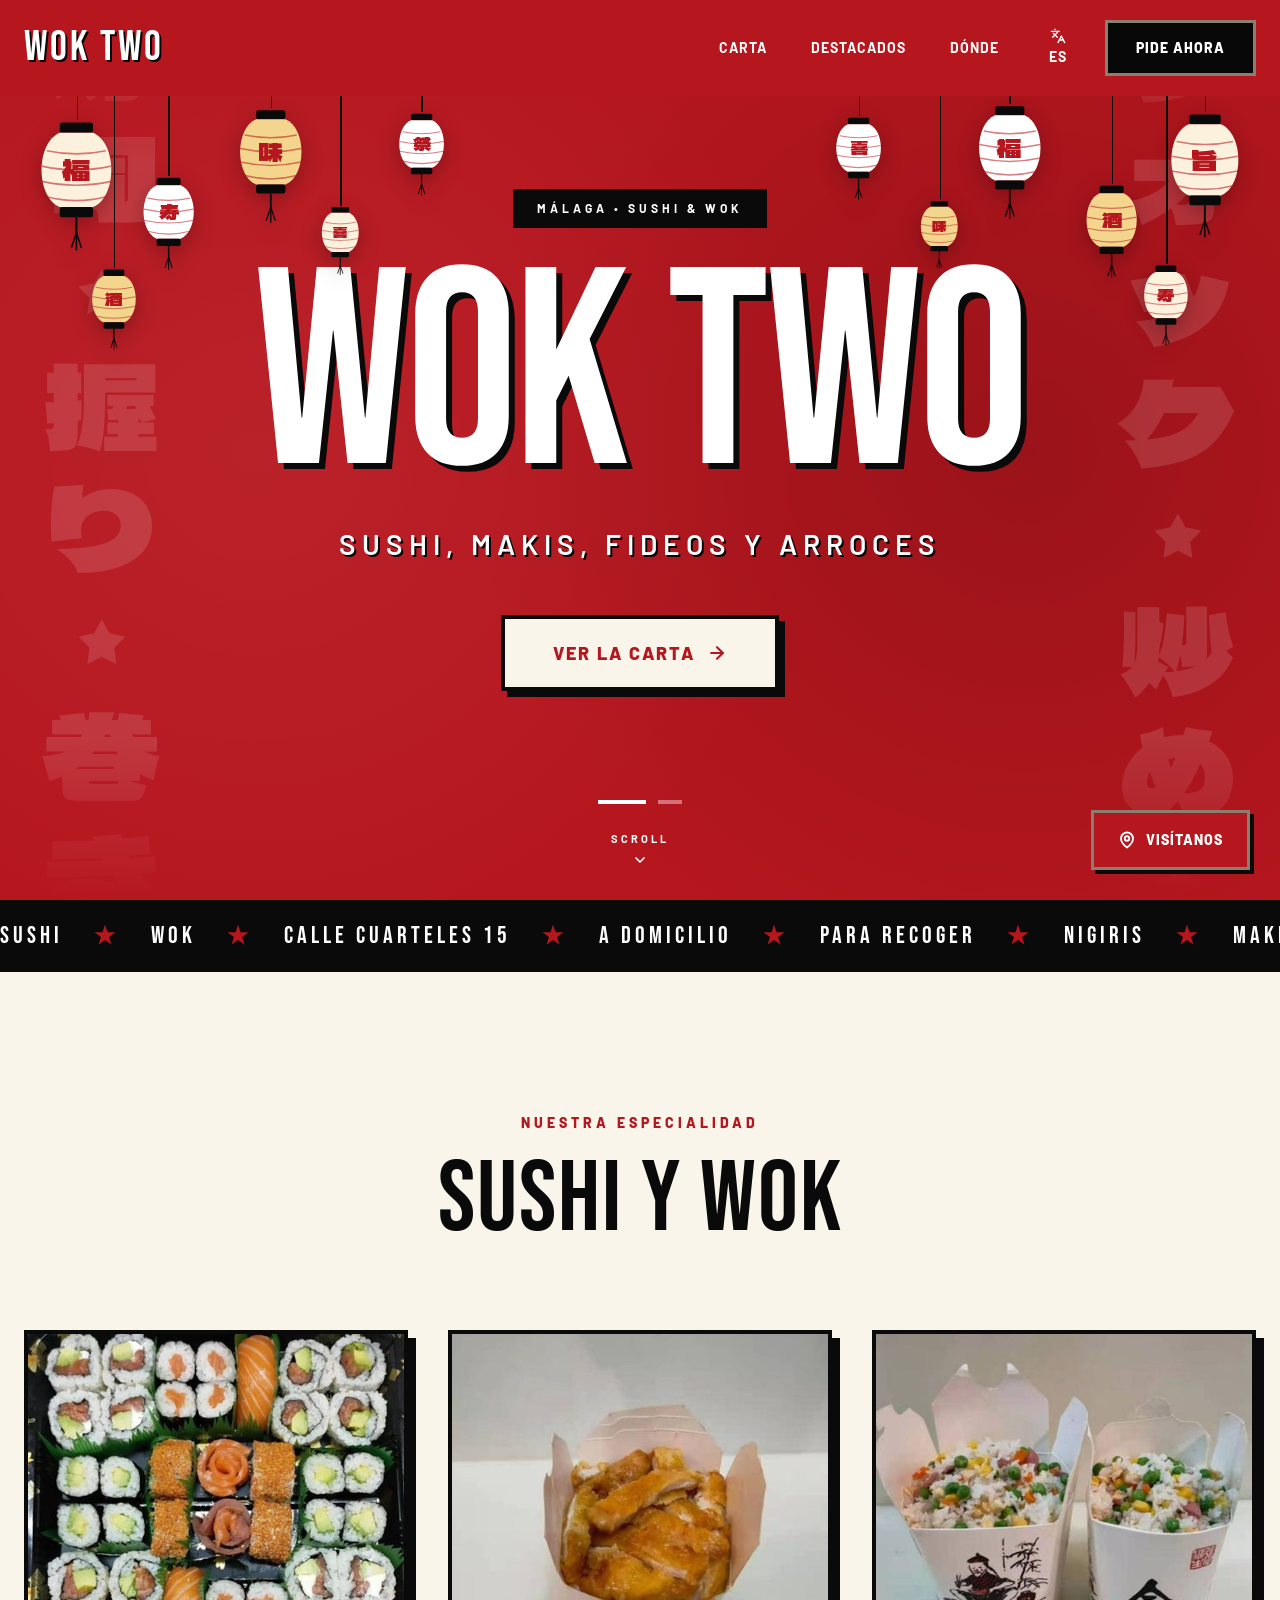
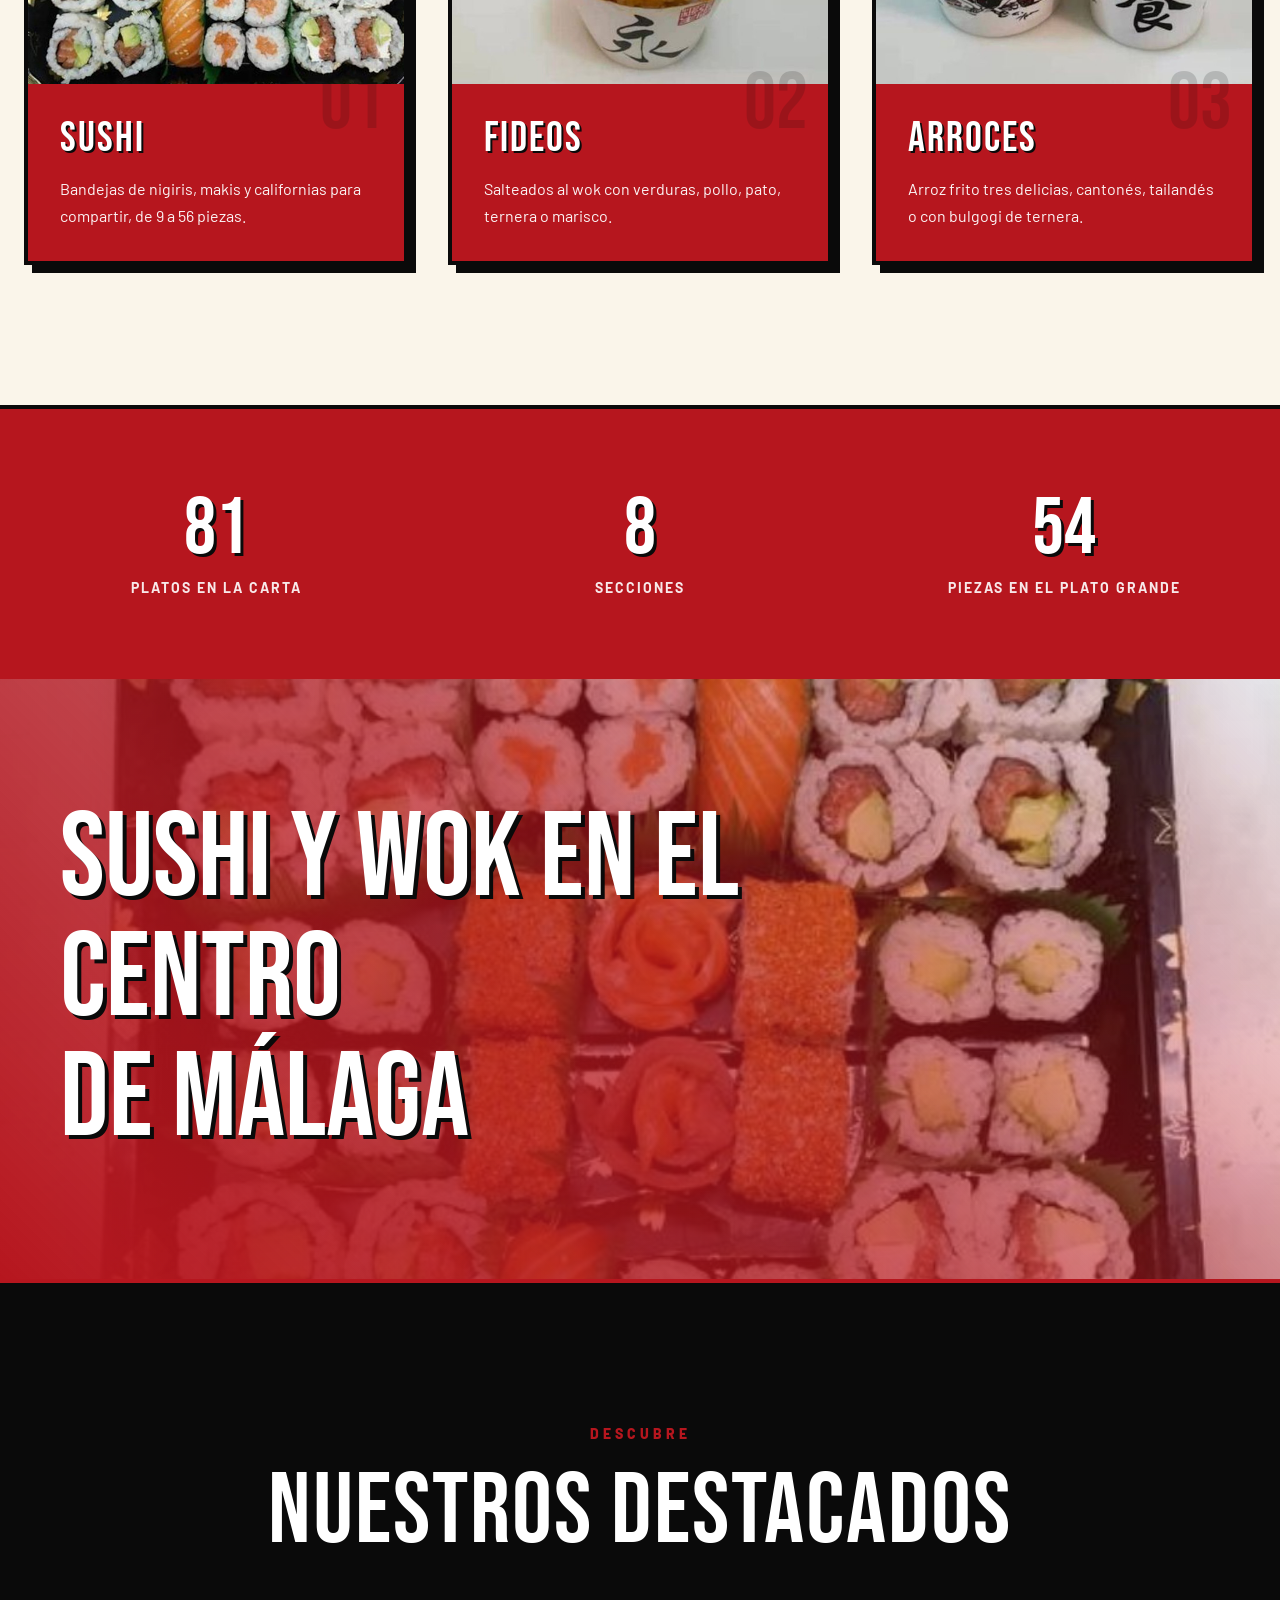
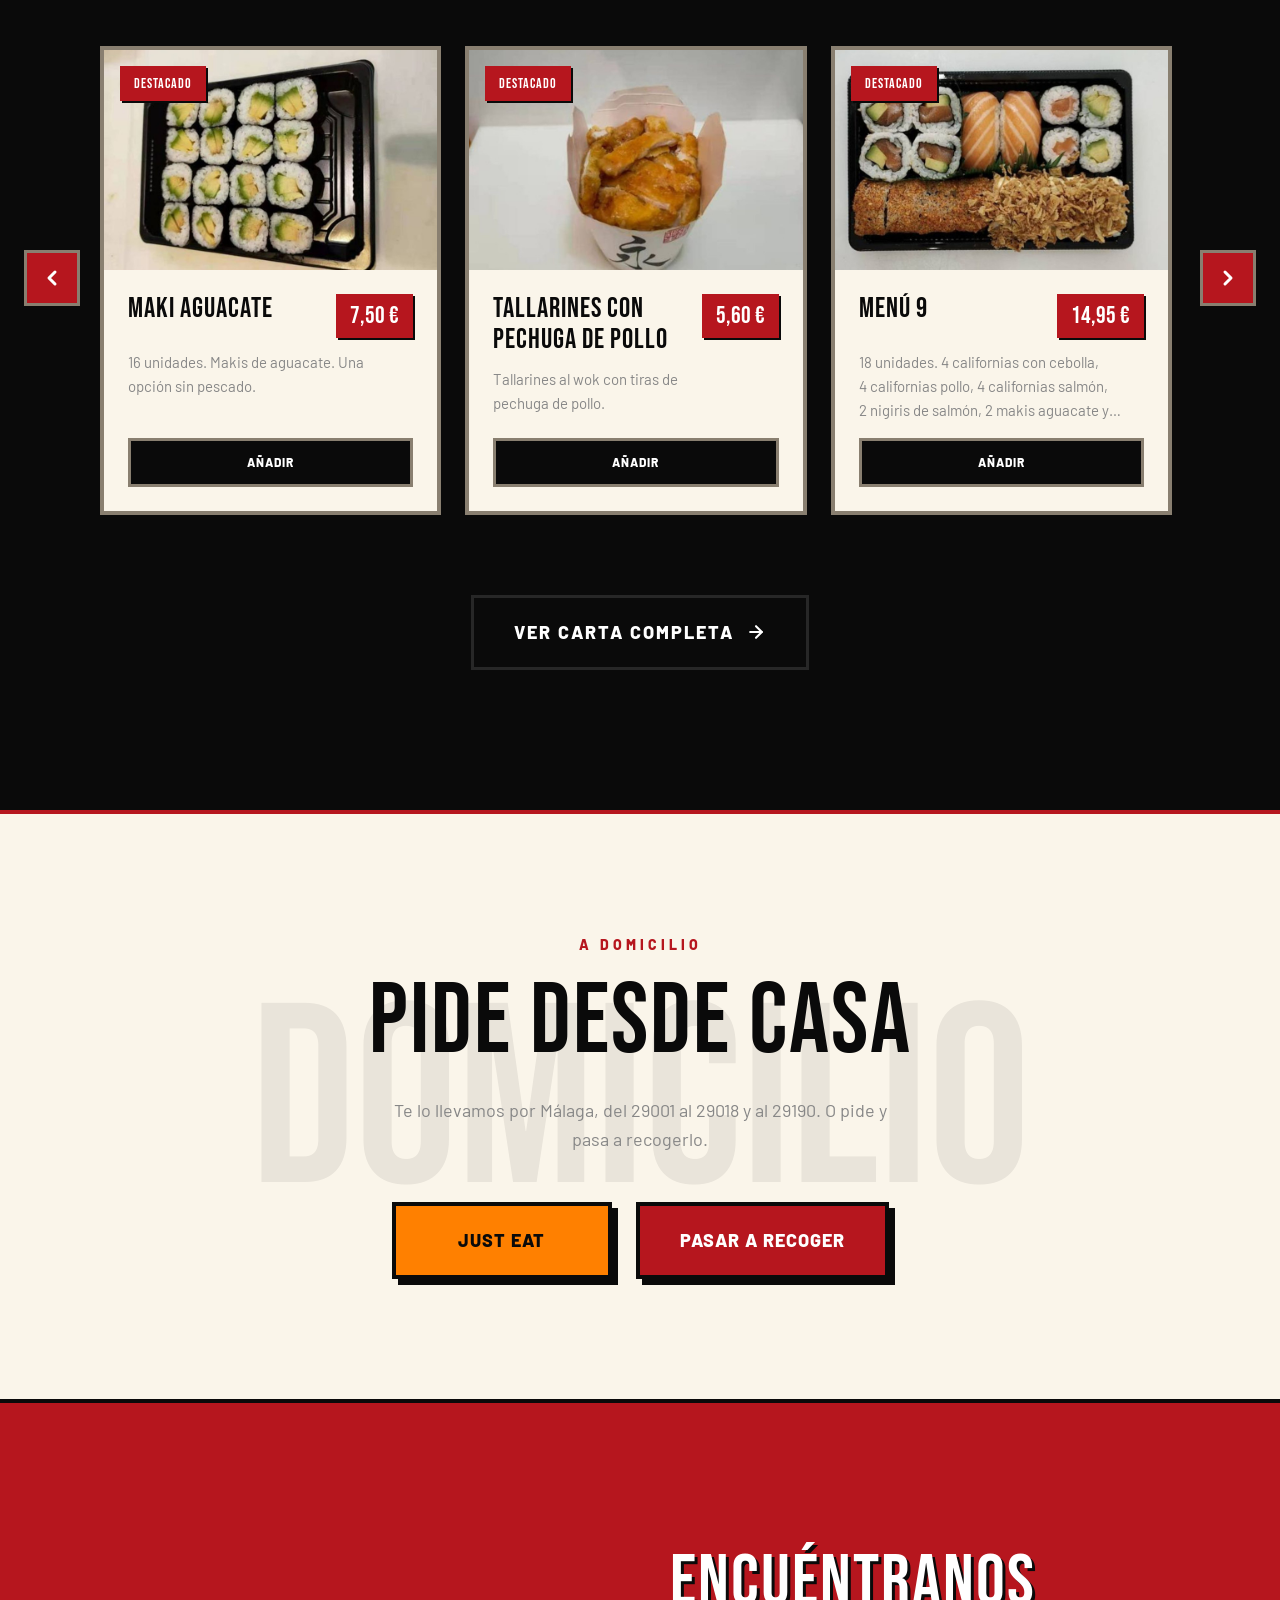
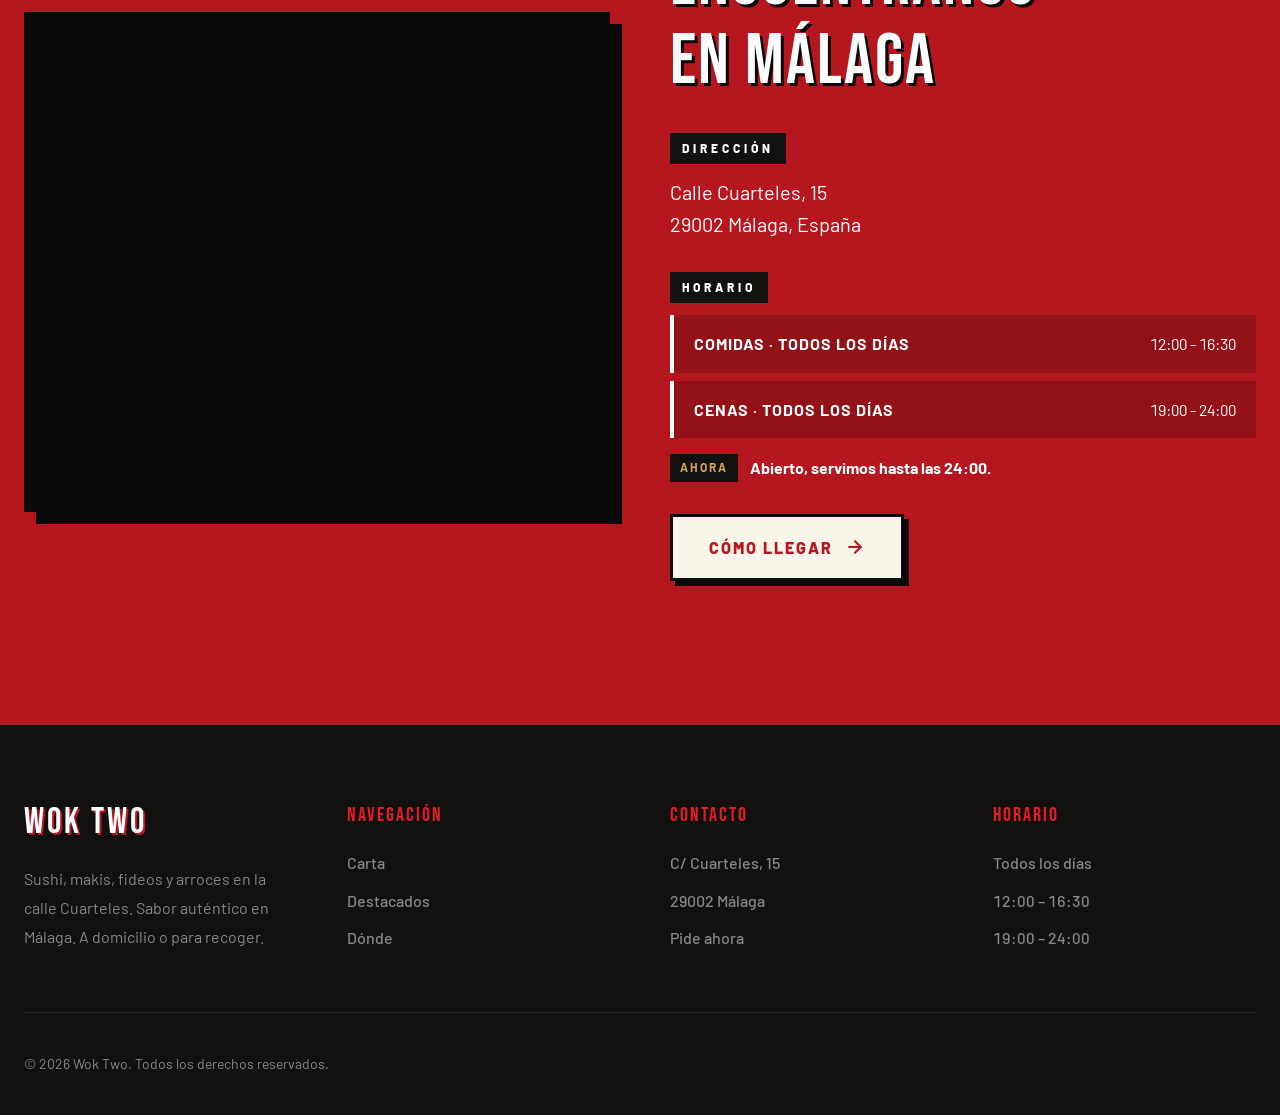
==== index.html @ e9ee0a2e "Revisión del repositorio, barra de categorías sin huecos y preparación para Vercel - Carrito: los pl" ====
<!doctype html>
<html lang="es">
<head>
<meta charset="utf-8">
<meta name="viewport" content="width=device-width, initial-scale=1">
<meta name="theme-color" content="#b6161e">
<title>Wok Two, sushi y wok en Málaga</title>
<meta name="description" content="Wok Two, calle Cuarteles 15, Málaga. Sushi, makis, fideos y arroces a domicilio o para recoger. Abierto todos los días, comidas y cenas.">
<link rel="canonical" href="https://www.woktwo.es/">
<link rel="alternate" hreflang="es" href="https://www.woktwo.es/">
<link rel="alternate" hreflang="en" href="https://www.woktwo.es/en/">
<link rel="alternate" hreflang="x-default" href="https://www.woktwo.es/">
<link rel="icon" href="favicon.svg" type="image/svg+xml">
<meta property="og:type" content="website">
<meta property="og:site_name" content="Wok Two">
<meta property="og:title" content="Wok Two, sushi y wok en Málaga">
<meta property="og:description" content="Wok Two, calle Cuarteles 15, Málaga. Sushi, makis, fideos y arroces a domicilio o para recoger. Abierto todos los días, comidas y cenas.">
<meta property="og:url" content="https://www.woktwo.es/">
<meta property="og:image" content="https://www.woktwo.es/images/1f1b4ce9c8f69ddcaa09ad56c4c3ac72-1024.jpg">
<meta property="og:locale" content="es_ES">
<meta name="twitter:card" content="summary_large_image">
<link rel="preconnect" href="https://fonts.googleapis.com"><link rel="preconnect" href="https://fonts.gstatic.com" crossorigin>
<link href="https://fonts.googleapis.com/css2?family=Bebas+Neue&family=Barlow:wght@400;500;600;700;800&family=Dela+Gothic+One&display=swap" rel="stylesheet">
<link rel="stylesheet" href="styles.css?v=mwp99ls4">
<script>document.documentElement.classList.add('js');</script>
</head>
<body>
<a class="skip" href="#main">Ir al contenido</a>
<div class="progress" data-progress aria-hidden="true"></div>
<header class="nav" data-nav>
  <div class="container nav__in">
    <a class="nav__brand" href="#top" aria-label="Wok Two, inicio">Wok Two</a>
    <nav class="nav__links" aria-label="Principal"><a class="slide" href="carta.html" data-text="Carta"><span>Carta</span></a><a class="slide" href="#destacados" data-text="Destacados"><span>Destacados</span></a><a class="slide" href="#donde" data-text="Dónde"><span>Dónde</span></a><a class="slide slide--lang" href="en/index.html" hreflang="en" lang="en" aria-label="English version"><span><svg width="16" height="16" viewBox="0 0 24 24" fill="none" stroke="currentColor" stroke-width="2" stroke-linecap="round" stroke-linejoin="round" aria-hidden="true"><path d="m5 8 6 6"/><path d="m4 14 6-6 2-3"/><path d="M2 5h12"/><path d="M7 2h1"/><path d="m22 22-5-10-5 10"/><path d="M14 18h6"/></svg>ES</span><span class="roll-b" aria-hidden="true">ES</span></a></nav>
    <a class="nav__cta" href="carta.html" data-open-cart>Pide ahora</a>
    <button class="burger" type="button" aria-expanded="false" aria-controls="menu" data-burger><span></span><span></span><span></span><span class="visually-hidden">Menú</span></button>
  </div>
</header>
<div class="menu" id="menu" data-menu hidden>
  <nav aria-label="Móvil"><a href="#top">Inicio</a><a href="carta.html">Carta</a><a href="#destacados">Destacados</a><a href="#donde">Dónde</a><a href="carta.html" data-open-cart>Pide ahora</a><a class="menu__lang" href="en/index.html" hreflang="en" lang="en" aria-label="English version"><svg width="16" height="16" viewBox="0 0 24 24" fill="none" stroke="currentColor" stroke-width="2" stroke-linecap="round" stroke-linejoin="round" aria-hidden="true"><path d="m5 8 6 6"/><path d="m4 14 6-6 2-3"/><path d="M2 5h12"/><path d="M7 2h1"/><path d="m22 22-5-10-5 10"/><path d="M14 18h6"/></svg>ES</a></nav>
</div>

<main id="main">
  <section class="hero" id="top" aria-label="Portada" data-hero>
    <div class="hero__glow" aria-hidden="true"></div>
    <div class="hero__jp hero__jp--l" lang="ja" aria-hidden="true"><div class="hero__jp-run"><ul class="hero__jp-list"><li>寿司</li><li>握り</li><li>巻き</li><li>麺</li></ul><ul class="hero__jp-list"><li>寿司</li><li>握り</li><li>巻き</li><li>麺</li></ul></div></div>
    <div class="hero__jp hero__jp--r" lang="ja" aria-hidden="true"><div class="hero__jp-run"><ul class="hero__jp-list"><li>ウォック</li><li>炒め</li><li>飯</li><li>鍋</li></ul><ul class="hero__jp-list"><li>ウォック</li><li>炒め</li><li>飯</li><li>鍋</li></ul></div></div>
    <div class="hero__lanterns" aria-hidden="true"><div class="hl" style="left:3%;--y:120px;--s:1.25;--r:-3deg;--d:0s"><svg viewBox="0 0 60 118" aria-hidden="true" xmlns="http://www.w3.org/2000/svg"><rect x="17" y="2" width="26" height="8" rx="2" fill="#0a0a0a"/><path d="M17 10 C-2 18 -2 60 17 68 L43 68 C62 60 62 18 43 10 Z" fill="#fbf1dc"/><g stroke="#b6161e" stroke-opacity=".55" stroke-width="1.3" fill="none"><path d="M7 24 Q30 29 53 24"/><path d="M3 36 Q30 42 57 36"/><path d="M3 48 Q30 54 57 48"/><path d="M7 60 Q30 66 53 60"/></g><text x="30" y="48" text-anchor="middle" font-family="Dela Gothic One, Noto Sans JP, Yu Gothic, sans-serif" font-size="22" fill="#b6161e">福</text><rect x="17" y="68" width="26" height="8" rx="2" fill="#0a0a0a"/><g stroke="#0a0a0a" stroke-width="1.6"><line x1="30" y1="76" x2="30" y2="92"/></g><g stroke="#0a0a0a" stroke-width="1.2"><line x1="30" y1="88" x2="26" y2="100"/><line x1="30" y1="88" x2="30" y2="102"/><line x1="30" y1="88" x2="34" y2="100"/></g></svg></div><div class="hl" style="left:11%;--y:176px;--s:0.9;--r:4deg;--d:-1.4s"><svg viewBox="0 0 60 118" aria-hidden="true" xmlns="http://www.w3.org/2000/svg"><rect x="17" y="2" width="26" height="8" rx="2" fill="#0a0a0a"/><path d="M17 10 C-2 18 -2 60 17 68 L43 68 C62 60 62 18 43 10 Z" fill="#ffffff"/><g stroke="#b6161e" stroke-opacity=".55" stroke-width="1.3" fill="none"><path d="M7 24 Q30 29 53 24"/><path d="M3 36 Q30 42 57 36"/><path d="M3 48 Q30 54 57 48"/><path d="M7 60 Q30 66 53 60"/></g><text x="30" y="48" text-anchor="middle" font-family="Dela Gothic One, Noto Sans JP, Yu Gothic, sans-serif" font-size="22" fill="#b6161e">寿</text><rect x="17" y="68" width="26" height="8" rx="2" fill="#0a0a0a"/><g stroke="#0a0a0a" stroke-width="1.6"><line x1="30" y1="76" x2="30" y2="92"/></g><g stroke="#0a0a0a" stroke-width="1.2"><line x1="30" y1="88" x2="26" y2="100"/><line x1="30" y1="88" x2="30" y2="102"/><line x1="30" y1="88" x2="34" y2="100"/></g></svg></div><div class="hl" style="left:18.5%;--y:108px;--s:1.1;--r:-2deg;--d:-2.6s"><svg viewBox="0 0 60 118" aria-hidden="true" xmlns="http://www.w3.org/2000/svg"><rect x="17" y="2" width="26" height="8" rx="2" fill="#0a0a0a"/><path d="M17 10 C-2 18 -2 60 17 68 L43 68 C62 60 62 18 43 10 Z" fill="#f4d58d"/><g stroke="#b6161e" stroke-opacity=".55" stroke-width="1.3" fill="none"><path d="M7 24 Q30 29 53 24"/><path d="M3 36 Q30 42 57 36"/><path d="M3 48 Q30 54 57 48"/><path d="M7 60 Q30 66 53 60"/></g><text x="30" y="48" text-anchor="middle" font-family="Dela Gothic One, Noto Sans JP, Yu Gothic, sans-serif" font-size="22" fill="#b6161e">味</text><rect x="17" y="68" width="26" height="8" rx="2" fill="#0a0a0a"/><g stroke="#0a0a0a" stroke-width="1.6"><line x1="30" y1="76" x2="30" y2="92"/></g><g stroke="#0a0a0a" stroke-width="1.2"><line x1="30" y1="88" x2="26" y2="100"/><line x1="30" y1="88" x2="30" y2="102"/><line x1="30" y1="88" x2="34" y2="100"/></g></svg></div><div class="hl" style="left:7%;--y:268px;--s:0.78;--r:5deg;--d:-0.7s"><svg viewBox="0 0 60 118" aria-hidden="true" xmlns="http://www.w3.org/2000/svg"><rect x="17" y="2" width="26" height="8" rx="2" fill="#0a0a0a"/><path d="M17 10 C-2 18 -2 60 17 68 L43 68 C62 60 62 18 43 10 Z" fill="#f4d58d"/><g stroke="#b6161e" stroke-opacity=".55" stroke-width="1.3" fill="none"><path d="M7 24 Q30 29 53 24"/><path d="M3 36 Q30 42 57 36"/><path d="M3 48 Q30 54 57 48"/><path d="M7 60 Q30 66 53 60"/></g><text x="30" y="48" text-anchor="middle" font-family="Dela Gothic One, Noto Sans JP, Yu Gothic, sans-serif" font-size="22" fill="#b6161e">酒</text><rect x="17" y="68" width="26" height="8" rx="2" fill="#0a0a0a"/><g stroke="#0a0a0a" stroke-width="1.6"><line x1="30" y1="76" x2="30" y2="92"/></g><g stroke="#0a0a0a" stroke-width="1.2"><line x1="30" y1="88" x2="26" y2="100"/><line x1="30" y1="88" x2="30" y2="102"/><line x1="30" y1="88" x2="34" y2="100"/></g></svg></div><div class="hl hl--wide" style="left:25%;--y:206px;--s:0.66;--r:-4deg;--d:-3.3s"><svg viewBox="0 0 60 118" aria-hidden="true" xmlns="http://www.w3.org/2000/svg"><rect x="17" y="2" width="26" height="8" rx="2" fill="#0a0a0a"/><path d="M17 10 C-2 18 -2 60 17 68 L43 68 C62 60 62 18 43 10 Z" fill="#fbf1dc"/><g stroke="#b6161e" stroke-opacity=".55" stroke-width="1.3" fill="none"><path d="M7 24 Q30 29 53 24"/><path d="M3 36 Q30 42 57 36"/><path d="M3 48 Q30 54 57 48"/><path d="M7 60 Q30 66 53 60"/></g><text x="30" y="48" text-anchor="middle" font-family="Dela Gothic One, Noto Sans JP, Yu Gothic, sans-serif" font-size="22" fill="#b6161e">喜</text><rect x="17" y="68" width="26" height="8" rx="2" fill="#0a0a0a"/><g stroke="#0a0a0a" stroke-width="1.6"><line x1="30" y1="76" x2="30" y2="92"/></g><g stroke="#0a0a0a" stroke-width="1.2"><line x1="30" y1="88" x2="26" y2="100"/><line x1="30" y1="88" x2="30" y2="102"/><line x1="30" y1="88" x2="34" y2="100"/></g></svg></div><div class="hl hl--wide" style="left:31%;--y:112px;--s:0.8;--r:3deg;--d:-1.9s"><svg viewBox="0 0 60 118" aria-hidden="true" xmlns="http://www.w3.org/2000/svg"><rect x="17" y="2" width="26" height="8" rx="2" fill="#0a0a0a"/><path d="M17 10 C-2 18 -2 60 17 68 L43 68 C62 60 62 18 43 10 Z" fill="#ffffff"/><g stroke="#b6161e" stroke-opacity=".55" stroke-width="1.3" fill="none"><path d="M7 24 Q30 29 53 24"/><path d="M3 36 Q30 42 57 36"/><path d="M3 48 Q30 54 57 48"/><path d="M7 60 Q30 66 53 60"/></g><text x="30" y="48" text-anchor="middle" font-family="Dela Gothic One, Noto Sans JP, Yu Gothic, sans-serif" font-size="22" fill="#b6161e">祭</text><rect x="17" y="68" width="26" height="8" rx="2" fill="#0a0a0a"/><g stroke="#0a0a0a" stroke-width="1.6"><line x1="30" y1="76" x2="30" y2="92"/></g><g stroke="#0a0a0a" stroke-width="1.2"><line x1="30" y1="88" x2="26" y2="100"/><line x1="30" y1="88" x2="30" y2="102"/><line x1="30" y1="88" x2="34" y2="100"/></g></svg></div><div class="hl" style="right:3%;--y:112px;--s:1.2;--r:3deg;--d:-0.4s"><svg viewBox="0 0 60 118" aria-hidden="true" xmlns="http://www.w3.org/2000/svg"><rect x="17" y="2" width="26" height="8" rx="2" fill="#0a0a0a"/><path d="M17 10 C-2 18 -2 60 17 68 L43 68 C62 60 62 18 43 10 Z" fill="#fbf1dc"/><g stroke="#b6161e" stroke-opacity=".55" stroke-width="1.3" fill="none"><path d="M7 24 Q30 29 53 24"/><path d="M3 36 Q30 42 57 36"/><path d="M3 48 Q30 54 57 48"/><path d="M7 60 Q30 66 53 60"/></g><text x="30" y="48" text-anchor="middle" font-family="Dela Gothic One, Noto Sans JP, Yu Gothic, sans-serif" font-size="22" fill="#b6161e">旨</text><rect x="17" y="68" width="26" height="8" rx="2" fill="#0a0a0a"/><g stroke="#0a0a0a" stroke-width="1.6"><line x1="30" y1="76" x2="30" y2="92"/></g><g stroke="#0a0a0a" stroke-width="1.2"><line x1="30" y1="88" x2="26" y2="100"/><line x1="30" y1="88" x2="30" y2="102"/><line x1="30" y1="88" x2="34" y2="100"/></g></svg></div><div class="hl" style="right:11%;--y:184px;--s:0.9;--r:-4deg;--d:-2.1s"><svg viewBox="0 0 60 118" aria-hidden="true" xmlns="http://www.w3.org/2000/svg"><rect x="17" y="2" width="26" height="8" rx="2" fill="#0a0a0a"/><path d="M17 10 C-2 18 -2 60 17 68 L43 68 C62 60 62 18 43 10 Z" fill="#f4d58d"/><g stroke="#b6161e" stroke-opacity=".55" stroke-width="1.3" fill="none"><path d="M7 24 Q30 29 53 24"/><path d="M3 36 Q30 42 57 36"/><path d="M3 48 Q30 54 57 48"/><path d="M7 60 Q30 66 53 60"/></g><text x="30" y="48" text-anchor="middle" font-family="Dela Gothic One, Noto Sans JP, Yu Gothic, sans-serif" font-size="22" fill="#b6161e">酒</text><rect x="17" y="68" width="26" height="8" rx="2" fill="#0a0a0a"/><g stroke="#0a0a0a" stroke-width="1.6"><line x1="30" y1="76" x2="30" y2="92"/></g><g stroke="#0a0a0a" stroke-width="1.2"><line x1="30" y1="88" x2="26" y2="100"/><line x1="30" y1="88" x2="30" y2="102"/><line x1="30" y1="88" x2="34" y2="100"/></g></svg></div><div class="hl" style="right:18.5%;--y:104px;--s:1.1;--r:2deg;--d:-3.0s"><svg viewBox="0 0 60 118" aria-hidden="true" xmlns="http://www.w3.org/2000/svg"><rect x="17" y="2" width="26" height="8" rx="2" fill="#0a0a0a"/><path d="M17 10 C-2 18 -2 60 17 68 L43 68 C62 60 62 18 43 10 Z" fill="#ffffff"/><g stroke="#b6161e" stroke-opacity=".55" stroke-width="1.3" fill="none"><path d="M7 24 Q30 29 53 24"/><path d="M3 36 Q30 42 57 36"/><path d="M3 48 Q30 54 57 48"/><path d="M7 60 Q30 66 53 60"/></g><text x="30" y="48" text-anchor="middle" font-family="Dela Gothic One, Noto Sans JP, Yu Gothic, sans-serif" font-size="22" fill="#b6161e">福</text><rect x="17" y="68" width="26" height="8" rx="2" fill="#0a0a0a"/><g stroke="#0a0a0a" stroke-width="1.6"><line x1="30" y1="76" x2="30" y2="92"/></g><g stroke="#0a0a0a" stroke-width="1.2"><line x1="30" y1="88" x2="26" y2="100"/><line x1="30" y1="88" x2="30" y2="102"/><line x1="30" y1="88" x2="34" y2="100"/></g></svg></div><div class="hl" style="right:7%;--y:264px;--s:0.78;--r:-5deg;--d:-1.1s"><svg viewBox="0 0 60 118" aria-hidden="true" xmlns="http://www.w3.org/2000/svg"><rect x="17" y="2" width="26" height="8" rx="2" fill="#0a0a0a"/><path d="M17 10 C-2 18 -2 60 17 68 L43 68 C62 60 62 18 43 10 Z" fill="#fbf1dc"/><g stroke="#b6161e" stroke-opacity=".55" stroke-width="1.3" fill="none"><path d="M7 24 Q30 29 53 24"/><path d="M3 36 Q30 42 57 36"/><path d="M3 48 Q30 54 57 48"/><path d="M7 60 Q30 66 53 60"/></g><text x="30" y="48" text-anchor="middle" font-family="Dela Gothic One, Noto Sans JP, Yu Gothic, sans-serif" font-size="22" fill="#b6161e">寿</text><rect x="17" y="68" width="26" height="8" rx="2" fill="#0a0a0a"/><g stroke="#0a0a0a" stroke-width="1.6"><line x1="30" y1="76" x2="30" y2="92"/></g><g stroke="#0a0a0a" stroke-width="1.2"><line x1="30" y1="88" x2="26" y2="100"/><line x1="30" y1="88" x2="30" y2="102"/><line x1="30" y1="88" x2="34" y2="100"/></g></svg></div><div class="hl hl--wide" style="right:25%;--y:200px;--s:0.66;--r:4deg;--d:-2.4s"><svg viewBox="0 0 60 118" aria-hidden="true" xmlns="http://www.w3.org/2000/svg"><rect x="17" y="2" width="26" height="8" rx="2" fill="#0a0a0a"/><path d="M17 10 C-2 18 -2 60 17 68 L43 68 C62 60 62 18 43 10 Z" fill="#f4d58d"/><g stroke="#b6161e" stroke-opacity=".55" stroke-width="1.3" fill="none"><path d="M7 24 Q30 29 53 24"/><path d="M3 36 Q30 42 57 36"/><path d="M3 48 Q30 54 57 48"/><path d="M7 60 Q30 66 53 60"/></g><text x="30" y="48" text-anchor="middle" font-family="Dela Gothic One, Noto Sans JP, Yu Gothic, sans-serif" font-size="22" fill="#b6161e">味</text><rect x="17" y="68" width="26" height="8" rx="2" fill="#0a0a0a"/><g stroke="#0a0a0a" stroke-width="1.6"><line x1="30" y1="76" x2="30" y2="92"/></g><g stroke="#0a0a0a" stroke-width="1.2"><line x1="30" y1="88" x2="26" y2="100"/><line x1="30" y1="88" x2="30" y2="102"/><line x1="30" y1="88" x2="34" y2="100"/></g></svg></div><div class="hl hl--wide" style="right:31%;--y:116px;--s:0.8;--r:-3deg;--d:-0.9s"><svg viewBox="0 0 60 118" aria-hidden="true" xmlns="http://www.w3.org/2000/svg"><rect x="17" y="2" width="26" height="8" rx="2" fill="#0a0a0a"/><path d="M17 10 C-2 18 -2 60 17 68 L43 68 C62 60 62 18 43 10 Z" fill="#ffffff"/><g stroke="#b6161e" stroke-opacity=".55" stroke-width="1.3" fill="none"><path d="M7 24 Q30 29 53 24"/><path d="M3 36 Q30 42 57 36"/><path d="M3 48 Q30 54 57 48"/><path d="M7 60 Q30 66 53 60"/></g><text x="30" y="48" text-anchor="middle" font-family="Dela Gothic One, Noto Sans JP, Yu Gothic, sans-serif" font-size="22" fill="#b6161e">喜</text><rect x="17" y="68" width="26" height="8" rx="2" fill="#0a0a0a"/><g stroke="#0a0a0a" stroke-width="1.6"><line x1="30" y1="76" x2="30" y2="92"/></g><g stroke="#0a0a0a" stroke-width="1.2"><line x1="30" y1="88" x2="26" y2="100"/><line x1="30" y1="88" x2="30" y2="102"/><line x1="30" y1="88" x2="34" y2="100"/></g></svg></div></div>
    <div class="slide-h is-on" data-slide>
      <div class="hero__in">
        <span class="chip">Málaga • Sushi &amp; Wok</span>
        <h1 class="hero__giant">Wok Two</h1>
        <p class="hero__tag">Sushi, makis, fideos y arroces</p>
        <a class="hero__cta" href="carta.html"><span>Ver la carta</span><svg class="arrow" width="20" height="20" viewBox="0 0 24 24" fill="none" stroke="currentColor" stroke-width="2.5" stroke-linecap="round" stroke-linejoin="round" aria-hidden="true"><path d="M5 12h14"/><path d="m12 5 7 7-7 7"/></svg></a>
      </div>
    </div>
    <div class="slide-h" data-slide aria-hidden="true">
      <div class="hero__in">
        <span class="chip chip--gold">★ Abierto todos los días</span>
        <p class="hero__title">Menús de sushi desde 9,95 €</p>
        <p class="hero__tag hero__tag--s">Nigiris • Makis • Californias • Wok</p>
        <a class="hero__cta" href="carta.html" data-open-cart tabindex="-1"><span>Pide ahora</span><svg class="arrow" width="20" height="20" viewBox="0 0 24 24" fill="none" stroke="currentColor" stroke-width="2.5" stroke-linecap="round" stroke-linejoin="round" aria-hidden="true"><path d="M5 12h14"/><path d="m12 5 7 7-7 7"/></svg></a>
      </div>
    </div>
    <div class="hero__dots" role="group" aria-label="Diapositivas"><button type="button" class="dot is-on" data-dot="0" aria-label="Diapositiva 1" aria-current="true"></button><button type="button" class="dot" data-dot="1" aria-label="Diapositiva 2"></button></div>
    <a class="hero__scroll" href="#especialidad"><span>Scroll</span><svg width="16" height="16" viewBox="0 0 24 24" fill="none" stroke="currentColor" stroke-width="2.5" stroke-linecap="round" stroke-linejoin="round" aria-hidden="true"><path d="m6 9 6 6 6-6"/></svg></a>
  </section>

  <div class="ticker" aria-hidden="true"><div class="ticker__run"><ul class="ticker__list"><li>Sushi</li><li>Wok</li><li>Calle Cuarteles 15</li><li>A domicilio</li><li>Para recoger</li><li>Nigiris</li><li>Makis</li><li>Fideos</li><li>Arroces</li></ul><ul class="ticker__list"><li>Sushi</li><li>Wok</li><li>Calle Cuarteles 15</li><li>A domicilio</li><li>Para recoger</li><li>Nigiris</li><li>Makis</li><li>Fideos</li><li>Arroces</li></ul></div></div>

  <section class="sec sec--white" id="especialidad" aria-labelledby="h-spec">
    <div class="container">
      <div class="shead reveal"><span class="label">Nuestra especialidad</span><h2 class="title-xl" id="h-spec">Sushi y wok</h2></div>
      <div class="specs">
      <a class="spec reveal" style="--d:0.1s" href="carta.html#c-menus">
        <div class="spec__img" data-slot="spec-01"><img src="images/1f1b4ce9c8f69ddcaa09ad56c4c3ac72-800.jpg" width="800" height="600" alt="" loading="lazy" decoding="async"><div class="spec__over" data-keep aria-hidden="true"><span>Ver más</span></div></div>
        <div class="spec__body"><span class="spec__n" aria-hidden="true">01</span><h3>Sushi</h3><p>Bandejas de nigiris, makis y californias para compartir, de 9 a 56 piezas.</p></div>
      </a>
      <a class="spec reveal" style="--d:0.2s" href="carta.html#c-fideos">
        <div class="spec__img" data-slot="spec-02"><img src="images/a913d11fcfd0991131e583cad5535301-800.jpg" width="800" height="600" alt="" loading="lazy" decoding="async"><div class="spec__over" data-keep aria-hidden="true"><span>Ver más</span></div></div>
        <div class="spec__body"><span class="spec__n" aria-hidden="true">02</span><h3>Fideos</h3><p>Salteados al wok con verduras, pollo, pato, ternera o marisco.</p></div>
      </a>
      <a class="spec reveal" style="--d:0.30000000000000004s" href="carta.html#c-arroces">
        <div class="spec__img" data-slot="spec-03"><img src="images/3c383c6cf9c3f901dc2b65c1cd5db3c1-800.jpg" width="800" height="600" alt="" loading="lazy" decoding="async"><div class="spec__over" data-keep aria-hidden="true"><span>Ver más</span></div></div>
        <div class="spec__body"><span class="spec__n" aria-hidden="true">03</span><h3>Arroces</h3><p>Arroz frito tres delicias, cantonés, tailandés o con bulgogi de ternera.</p></div>
      </a>
      </div>
    </div>
  </section>

  <section class="stats-band" aria-label="Wok Two en cifras">
    <div class="container"><dl class="stats">
        <div class="stat reveal" style="--d:0s"><dd class="num" data-count="84">84</dd><dt>Platos en la carta</dt></div>
        <div class="stat reveal" style="--d:0.1s"><dd class="num" data-count="8">8</dd><dt>Secciones</dt></div>
        <div class="stat reveal" style="--d:0.2s"><dd class="num" data-count="56">56</dd><dt>Piezas en el Plato Grande</dt></div>
    </dl></div>
  </section>

  <div class="parallax" data-parallax>
    <img src="images/1f1b4ce9c8f69ddcaa09ad56c4c3ac72-1024.jpg" width="1024" height="768" alt="" loading="lazy" decoding="async" data-parallax-img>
    <div class="parallax__veil"><p class="parallax__text reveal">Sushi y wok en el centro de Málaga</p></div>
  </div>

  <section class="sec sec--black" id="destacados" aria-labelledby="h-dest">
    <div class="container">
      <div class="shead reveal"><span class="label">Descubre</span><h2 class="title-xl" id="h-dest">Nuestros destacados</h2></div>
      <div class="rail reveal" style="--d:.2s" data-rail>
        <button type="button" class="rail__arrow rail__arrow--prev" data-rail-prev aria-label="Anterior"><svg width="24" height="24" viewBox="0 0 24 24" fill="none" stroke="currentColor" stroke-width="3" stroke-linecap="round" stroke-linejoin="round" aria-hidden="true"><path d="m15 18-6-6 6-6"/></svg></button>
        <div class="rail__track" data-rail-track tabindex="0" aria-label="Platos destacados">
          <article class="mcard">
  <div class="mcard__img" data-slot="dish-169258"><img src="images/1692586255fd4d519d9fb1402cad151c-800.jpg" width="800" height="600" alt="Maki Aguacate, 16 unidades" loading="lazy" decoding="async"><span class="mcard__badge" data-keep>Destacado</span></div>
  <div class="mcard__body">
    <div class="mcard__top"><h3 class="mcard__name">Maki Aguacate</h3><span class="mcard__price num">7,50 €</span></div>
    <p class="mcard__desc">16 unidades. Makis de aguacate. Una opción sin pescado.</p>
    <button type="button" class="mcard__btn" data-add="Maki Aguacate, 16 unidades" aria-label="Añadir Maki Aguacate al pedido">Añadir</button>
  </div>
</article>
          <article class="mcard">
  <div class="mcard__img" data-slot="dish-a913d1"><img src="images/a913d11fcfd0991131e583cad5535301-800.jpg" width="800" height="600" alt="Tallarines con Pechuga de Pollo" loading="lazy" decoding="async"><span class="mcard__badge" data-keep>Destacado</span></div>
  <div class="mcard__body">
    <div class="mcard__top"><h3 class="mcard__name">Tallarines con Pechuga de Pollo</h3><span class="mcard__price num">5,60 €</span></div>
    <p class="mcard__desc">Tallarines al wok con tiras de pechuga de pollo.</p>
    <button type="button" class="mcard__btn" data-add="Tallarines con Pechuga de Pollo" aria-label="Añadir Tallarines con Pechuga de Pollo al pedido">Añadir</button>
  </div>
</article>
          <article class="mcard">
  <div class="mcard__img" data-slot="dish-71c44b"><img src="images/71c44bcdd9c775c1809aa2f60e42526d-800.jpg" width="800" height="600" alt="Menú 9, 18 unidades" loading="lazy" decoding="async"><span class="mcard__badge" data-keep>Destacado</span></div>
  <div class="mcard__body">
    <div class="mcard__top"><h3 class="mcard__name">Menú 9</h3><span class="mcard__price num">14,95 €</span></div>
    <p class="mcard__desc">18 unidades. 4 californias con cebolla, 4 californias pollo, 4 californias salmón, 2 nigiris de salmón, 2 makis aguacate y 2 makis salmón</p>
    <button type="button" class="mcard__btn" data-add="Menú 9, 18 unidades" aria-label="Añadir Menú 9 al pedido">Añadir</button>
  </div>
</article>
          <article class="mcard">
  <div class="mcard__img" data-slot="dish-138d44"><img src="images/138d44df06003a8a858a575d1a933795-800.jpg" width="800" height="600" alt="Pollo con Almendras" loading="lazy" decoding="async"><span class="mcard__badge" data-keep>Destacado</span></div>
  <div class="mcard__body">
    <div class="mcard__top"><h3 class="mcard__name">Pollo con Almendras</h3><span class="mcard__price num">6,50 €</span></div>
    <p class="mcard__desc">Pollo salteado con almendras, un clásico de la cocina china.</p>
    <button type="button" class="mcard__btn" data-add="Pollo con Almendras" aria-label="Añadir Pollo con Almendras al pedido">Añadir</button>
  </div>
</article>
          <article class="mcard">
  <div class="mcard__img" data-slot="dish-5e8629"><img src="images/5e86294b819d60594490f6fd067881ab-800.jpg" width="800" height="600" alt="California Salmón, 9 unidades" loading="lazy" decoding="async"><span class="mcard__badge" data-keep>Destacado</span></div>
  <div class="mcard__body">
    <div class="mcard__top"><h3 class="mcard__name">California Salmón</h3><span class="mcard__price num">6,50 €</span></div>
    <p class="mcard__desc">9 unidades. California roll de salmón.</p>
    <button type="button" class="mcard__btn" data-add="California Salmón, 9 unidades" aria-label="Añadir California Salmón al pedido">Añadir</button>
  </div>
</article>
        </div>
        <button type="button" class="rail__arrow rail__arrow--next" data-rail-next aria-label="Siguiente"><svg width="24" height="24" viewBox="0 0 24 24" fill="none" stroke="currentColor" stroke-width="3" stroke-linecap="round" stroke-linejoin="round" aria-hidden="true"><path d="m9 18 6-6-6-6"/></svg></button>
      </div>
      <div class="center reveal" style="--d:.3s"><a class="btn-outline" href="carta.html"><span>Ver carta completa</span><svg class="arrow" width="20" height="20" viewBox="0 0 24 24" fill="none" stroke="currentColor" stroke-width="2.5" stroke-linecap="round" stroke-linejoin="round" aria-hidden="true"><path d="M5 12h14"/><path d="m12 5 7 7-7 7"/></svg></a></div>
    </div>
  </section>

  <section class="sec sec--white sec--delivery" id="pedir" aria-labelledby="h-ped">
    <div class="ghost" aria-hidden="true">Domicilio</div>
    <div class="container">
      <div class="shead reveal"><span class="label">A domicilio</span><h2 class="title-xl" id="h-ped">Pide desde casa</h2></div>
      <p class="sub reveal" style="--d:.1s">Te lo llevamos por Málaga, del 29001 al 29018 y al 29190. O pide y pasa a recogerlo.</p>
      <div class="dbtns reveal" style="--d:.2s">
        <a class="dbtn dbtn--justeat" href="https://www.just-eat.es/restaurants-wok-two-malaga/menu" rel="noopener"><span>Just Eat</span></a>
        <a class="dbtn dbtn--direct" href="https://www.google.com/maps/search/?api=1&query=Wok%20Two%2C%20Calle%20Cuarteles%2015%2C%2029002%20M%C3%A1laga" rel="noopener"><span>Pasar a recoger</span></a>
      </div>
    </div>
  </section>

  <section class="sec sec--red" id="donde" aria-labelledby="h-find">
    <div class="container find">
      <div class="find__map reveal"><iframe src="https://www.google.com/maps?q=Wok%20Two%2C%20Calle%20Cuarteles%2015%2C%2029002%20M%C3%A1laga&hl=es&output=embed" title="Mapa: Wok Two en la calle Cuarteles 15, Málaga" loading="lazy" referrerpolicy="no-referrer-when-downgrade"></iframe></div>
      <div class="find__info reveal" style="--d:.2s" id="horario">
        <h2 id="h-find">Encuéntranos en Málaga</h2>
        <div class="find__block"><strong class="tag">Dirección</strong><p class="find__addr">Calle Cuarteles, 15<br>29002 Málaga, España</p></div>
        <div class="find__block"><strong class="tag">Horario</strong>
          <ul class="hours">
            <li class="hours__item"><span>Comidas · todos los días</span><span class="num">12:00 - 16:30</span></li>
            <li class="hours__item"><span>Cenas · todos los días</span><span class="num">19:00 - 24:00</span></li>
          </ul>
          <p class="status" data-status aria-live="polite"><span class="status__k">Ahora</span><span data-status-text>Abierto todos los días, de 12:00 a 16:30 y de 19:00 a 24:00.</span></p>
        </div>
        <a class="btn-white" href="https://www.google.com/maps/search/?api=1&query=Wok%20Two%2C%20Calle%20Cuarteles%2015%2C%2029002%20M%C3%A1laga" rel="noopener"><span>Cómo llegar</span><svg class="arrow" width="20" height="20" viewBox="0 0 24 24" fill="none" stroke="currentColor" stroke-width="2.5" stroke-linecap="round" stroke-linejoin="round" aria-hidden="true"><path d="M5 12h14"/><path d="m12 5 7 7-7 7"/></svg></a>
      </div>
    </div>
  </section>
</main>

<footer class="foot">
  <div class="container foot__grid">
    <div class="foot__brand"><a class="foot__logo" href="#top">Wok Two</a><p>Sushi, makis, fideos y arroces en la calle Cuarteles. Sabor auténtico en Málaga. A domicilio o para recoger.</p></div>
    <div class="foot__col"><h2>Navegación</h2><ul><li><a href="carta.html">Carta</a></li><li><a href="#destacados">Destacados</a></li><li><a href="#donde">Dónde</a></li></ul></div>
    <div class="foot__col"><h2>Contacto</h2><ul><li><a href="https://www.google.com/maps/search/?api=1&query=Wok%20Two%2C%20Calle%20Cuarteles%2015%2C%2029002%20M%C3%A1laga" rel="noopener">C/ Cuarteles, 15</a></li><li><a href="https://www.google.com/maps/search/?api=1&query=Wok%20Two%2C%20Calle%20Cuarteles%2015%2C%2029002%20M%C3%A1laga" rel="noopener">29002 Málaga</a></li><li><a href="carta.html" data-open-cart>Pide ahora</a></li></ul></div>
    <div class="foot__col"><h2>Horario</h2><ul><li>Todos los días</li><li class="num">12:00 – 16:30</li><li class="num">19:00 – 24:00</li></ul></div>
  </div>
  <div class="container foot__base"><p>© 2026 Wok Two. Todos los derechos reservados.</p></div>
</footer>
<a class="visit" href="#donde" data-visit><svg width="18" height="18" viewBox="0 0 24 24" fill="none" stroke="currentColor" stroke-width="2.5" stroke-linecap="round" stroke-linejoin="round" aria-hidden="true"><path d="M20 10c0 6-8 12-8 12s-8-6-8-12a8 8 0 0 1 16 0Z"/><circle cx="12" cy="10" r="3"/></svg><span>Visítanos</span></a>
<button type="button" class="cart-fab" data-open-cart hidden><span class="cart-fab__n" data-dynamic data-cart-count>0</span><span>Mi pedido</span><span class="cart-fab__t num" data-dynamic data-cart-fab-total></span></button>
<dialog class="cart" id="cart" aria-labelledby="cart-title" data-wa="34688122609">
  <form class="cart__in" novalidate>
    <header class="cart__head"><h2 id="cart-title">Tu pedido</h2><button type="button" class="cart__x" data-cart-close aria-label="Cerrar">×</button></header>
    <div class="cart__empty" data-cart-empty><p>Todavía no has añadido nada.</p><a class="cart__see" href="carta.html" data-cart-close>Ver la carta</a></div>
    <ul class="cart__list" data-dynamic data-cart-list></ul>
    <div class="cart__sum" data-cart-sum><span>Total</span><strong class="num" data-dynamic data-cart-total></strong></div>
    <div class="cart__fields" data-cart-fields>
      <p class="cart__info">Pedido para recoger en Calle Cuarteles 15, Málaga. Pagas en el local al recoger.</p>
      <label>Nombre<input name="name" autocomplete="name" required maxlength="60"></label>
      <label>Teléfono<input name="phone" type="tel" autocomplete="tel" inputmode="tel" required maxlength="20"></label>
      <label>Hora de recogida<select name="time" data-dynamic data-cart-time required></select></label>
      <label>Notas (opcional)<textarea name="notes" rows="2" maxlength="200" placeholder="Alergias, sin cebolla…"></textarea></label>
      <p class="cart__err" role="alert" data-dynamic data-cart-err></p>
      <button type="submit" class="cart__send">Enviar pedido por WhatsApp</button>
      <button type="button" class="cart__clear" data-cart-clear>Vaciar pedido</button>
    </div>
  </form>
</dialog>
<script type="application/json" id="catalog">[["Menú 1, 12 unidades","Set Menu 1, 12 pieces",12],["Menú 2, 9 unidades","Set Menu 2, 9 pieces",9.95],["Menú 3, 11 unidades","Set Menu 3, 11 pieces",10.5],["Menú 4, 11 unidades","Set Menu 4, 11 pieces",11.5],["Menú 5, 16 unidades","Set Menu 5, 16 pieces",13.95],["Menú 6, 18 unidades","Set Menu 6, 18 pieces",13.95],["Menú 7, 18 unidades","Set Menu 7, 18 pieces",14.95],["Menú 8, 18 unidades","Set Menu 8, 18 pieces",15.5],["Menú 9, 18 unidades","Set Menu 9, 18 pieces",14.95],["Menú 10, 12 unidades","Set Menu 10, 12 pieces",11.5],["Menú 11, 40 unidades","Set Menu 11, 40 pieces",32],["Menú 12, 18 unidades","Set Menu 12, 18 pieces",14.5],["Menú 13, 20 unidades","Set Menu 13, 20 pieces",14.2],["Plato Grande, 56 unidades","Large Platter, 56 pieces",39],["Ensalada de Pepino","Cucumber Salad",3.2],["Rollitos Primavera","Spring Rolls",2.3],["Empanadillas Chinas","Chinese Dumplings",3.5],["Alitas de Pollo, 3 piezas","Chicken Wings, 3 pieces",4.5],["Pan de Gambas","Prawn Crackers",1.5],["Rainbow Roll, 9 unidades","Rainbow Roll, 9 pieces",9.9],["Nigiri de Anguila, 2 piezas","Eel Nigiri, 2 pieces",3.2],["Nigiri de Langostino, 2 piezas","Prawn Nigiri, 2 pieces",3.2],["Nigiri de Atún, 2 piezas","Tuna Nigiri, 2 pieces",3.2],["Nigiri de Salmón, 2 piezas","Salmon Nigiri, 2 pieces",3.2],["Nigiri de Salmón, 6 unidades","Salmon Nigiri, 6 pieces",7.8],["Maki Variado, 16 unidades","Assorted Maki, 16 pieces",7.5],["Maki Salmón, 16 unidades","Salmon Maki, 16 pieces",7.8],["Maki Aguacate, 16 unidades","Avocado Maki, 16 pieces",7.5],["Maki Variado, 8 unidades","Assorted Maki, 8 pieces",4],["Maki Salmón, 8 unidades","Salmon Maki, 8 pieces",4],["Maki Aguacate, 8 unidades","Avocado Maki, 8 pieces",4],["Maki de Salmón, 2 unidades","Salmon Maki, 2 pieces",1.5],["Maki de Atún, 2 unidades","Tuna Maki, 2 pieces",1.5],["Maki de Gambas, 2 unidades","Prawn Maki, 2 pieces",1.5],["Maki de Aguacate, 2 unidades","Avocado Maki, 2 pieces",1.5],["Futo Maki, 5 unidades","Futo Maki, 5 pieces",6],["Tallarines con Huevo y Verduras, pequeño","Noodles with Egg and Vegetables, small",3.4],["Tallarines con Huevo y Verduras, grande","Noodles with Egg and Vegetables, large",3.9],["Fideos con Verduras","Vermicelli with Vegetables",5],["Tallarines con Pechuga de Pollo","Noodles with Chicken Breast",5.6],["Tallarines con Pato","Noodles with Duck",6.5],["Fideos con Langostino","Vermicelli with Prawns",6.5],["Tallarines con Marisco","Noodles with Seafood",6.2],["Tallarines con Muslo de Pollo","Noodles with Chicken Thigh",6],["Fideos Frito con Ternera","Fried Vermicelli with Beef",7.5],["Fideos Frito con Pollo","Fried Vermicelli with Chicken",7],["Tallarines Fritos con Ternera","Fried Noodles with Beef",7.5],["Tallarines Frito con Pollo","Fried Noodles with Chicken",6.8],["Arroz Frito Tres Delicias, pequeño","Three Delights Fried Rice, small",3.4],["Arroz Frito Tres Delicias, grande","Three Delights Fried Rice, large",3.9],["Arroz Frito con Verduras","Vegetable Fried Rice",3.95],["Arroz Frito con Pollo","Chicken Fried Rice",5.2],["Arroz Bulgogi Blanco con Ternera","White Rice with Beef Bulgogi",6.5],["Arroz Frito con Pollo Curry al Estilo Tailandés","Thai-Style Chicken Curry Fried Rice",6.5],["Arroz Frito con Marisco","Seafood Fried Rice",6.2],["Arroz Frito con Ternera","Beef Fried Rice",6.9],["Arroz Frito Estilo Tailandés","Thai-Style Fried Rice",6.5],["Arroz Frito Estilo Cantonés","Cantonese-Style Fried Rice",6.8],["Solomillo de Pollo","Chicken Tenderloin",3.95],["Pollo con Almendras","Chicken with Almonds",6.5],["Langostino Frito, 10 piezas","Fried Prawns, 10 pieces",5],["Tempura de Langostinos Roll, 8 unidades","Prawn Tempura Roll, 8 pieces",5.9],["California con Cebolla, 9 unidades","California with Onion, 9 pieces",5.9],["Ternera con Bambú y Setas Chinas","Beef with Bamboo and Chinese Mushrooms",7],["Salmón Rollo con Queso, 9 unidades","Salmon and Cheese Roll, 9 pieces",7.5],["California Salmón, 9 unidades","Salmon California, 9 pieces",6.5],["California Pollo, 9 unidades","Chicken California, 9 pieces",6.95],["California Wakame, 9 unidades","Wakame California, 9 pieces",6.9],["Spicy California, 9 unidades","Spicy California, 9 pieces",5.9],["Salmón Uramaki, 9 unidades","Salmon Uramaki, 9 pieces",8.8],["Ternera con Salsa Ostras","Beef in Oyster Sauce",7],["California Wakame, 12 unidades","Wakame California, 12 pieces",9],["Avocado Roll, 9 unidades","Avocado Roll, 9 pieces",8.2],["Temaki, 1 unidad","Temaki, 1 piece",4.5],["Tartar","Tartare",8.2],["Patatas y Solomillo de Pollo con Salsa","Potatoes and Chicken Tenderloin with Sauce",4.5],["Patatas Lux","Lux Potato Wedges",3.8],["Patatas y Huevo con Salsa","Potatoes and Egg with Sauce",4.2],["Coca Cola Sabor Original, lata 330 ml","Coca-Cola Original Taste, 330 ml can",2.8],["Monster Energy Original, lata 500 ml","Monster Energy Original, 500 ml can",3],["Fanta Naranja, lata 330 ml","Fanta Orange, 330 ml can",2.8],["Sprite, lata 330 ml","Sprite, 330 ml can",2.8],["Agua, botella","Water, bottle",1.5],["Cerveza","Beer",2.8]]</script>
<script type="text/x-alt-lang" id="alt-lang"><!doctype html>
<html lang="en">
<head>
<meta charset="utf-8">
<meta name="viewport" content="width=device-width, initial-scale=1">
<meta name="theme-color" content="#b6161e">
<title>Wok Two, sushi and wok in Málaga</title>
<meta name="description" content="Wok Two, Calle Cuarteles 15, Málaga. Sushi, maki, noodles and rice for delivery or pickup. Open every day, lunch and dinner.">
<link rel="canonical" href="https://www.woktwo.es/en/">
<link rel="alternate" hreflang="es" href="https://www.woktwo.es/">
<link rel="alternate" hreflang="en" href="https://www.woktwo.es/en/">
<link rel="alternate" hreflang="x-default" href="https://www.woktwo.es/">
<link rel="icon" href="../favicon.svg" type="image/svg+xml">
<meta property="og:type" content="website">
<meta property="og:site_name" content="Wok Two">
<meta property="og:title" content="Wok Two, sushi and wok in Málaga">
<meta property="og:description" content="Wok Two, Calle Cuarteles 15, Málaga. Sushi, maki, noodles and rice for delivery or pickup. Open every day, lunch and dinner.">
<meta property="og:url" content="https://www.woktwo.es/en/">
<meta property="og:image" content="https://www.woktwo.es/images/1f1b4ce9c8f69ddcaa09ad56c4c3ac72-1024.jpg">
<meta property="og:locale" content="en_GB">
<meta name="twitter:card" content="summary_large_image">
<link rel="preconnect" href="https://fonts.googleapis.com"><link rel="preconnect" href="https://fonts.gstatic.com" crossorigin>
<link href="https://fonts.googleapis.com/css2?family=Bebas+Neue&family=Barlow:wght@400;500;600;700;800&family=Dela+Gothic+One&display=swap" rel="stylesheet">
<link rel="stylesheet" href="../styles.css?v=mwp99ls4">
<script>document.documentElement.classList.add('js');<\/script>
</head>
<body>
<a class="skip" href="#main">Skip to content</a>
<div class="progress" data-progress aria-hidden="true"></div>
<header class="nav" data-nav>
  <div class="container nav__in">
    <a class="nav__brand" href="#top" aria-label="Wok Two, home">Wok Two</a>
    <nav class="nav__links" aria-label="Main"><a class="slide" href="carta.html" data-text="Menu"><span>Menu</span></a><a class="slide" href="#destacados" data-text="Favourites"><span>Favourites</span></a><a class="slide" href="#donde" data-text="Find us"><span>Find us</span></a><a class="slide slide--lang" href="../index.html" hreflang="es" lang="es" aria-label="Versión en español"><span><svg width="16" height="16" viewBox="0 0 24 24" fill="none" stroke="currentColor" stroke-width="2" stroke-linecap="round" stroke-linejoin="round" aria-hidden="true"><path d="m5 8 6 6"/><path d="m4 14 6-6 2-3"/><path d="M2 5h12"/><path d="M7 2h1"/><path d="m22 22-5-10-5 10"/><path d="M14 18h6"/></svg>EN</span><span class="roll-b" aria-hidden="true">EN</span></a></nav>
    <a class="nav__cta" href="carta.html" data-open-cart>Order now</a>
    <button class="burger" type="button" aria-expanded="false" aria-controls="menu" data-burger><span></span><span></span><span></span><span class="visually-hidden">Menu</span></button>
  </div>
</header>
<div class="menu" id="menu" data-menu hidden>
  <nav aria-label="Mobile"><a href="#top">Home</a><a href="carta.html">Menu</a><a href="#destacados">Favourites</a><a href="#donde">Find us</a><a href="carta.html" data-open-cart>Order now</a><a class="menu__lang" href="../index.html" hreflang="es" lang="es" aria-label="Versión en español"><svg width="16" height="16" viewBox="0 0 24 24" fill="none" stroke="currentColor" stroke-width="2" stroke-linecap="round" stroke-linejoin="round" aria-hidden="true"><path d="m5 8 6 6"/><path d="m4 14 6-6 2-3"/><path d="M2 5h12"/><path d="M7 2h1"/><path d="m22 22-5-10-5 10"/><path d="M14 18h6"/></svg>EN</a></nav>
</div>

<main id="main">
  <section class="hero" id="top" aria-label="Welcome" data-hero>
    <div class="hero__glow" aria-hidden="true"></div>
    <div class="hero__jp hero__jp--l" lang="ja" aria-hidden="true"><div class="hero__jp-run"><ul class="hero__jp-list"><li>寿司</li><li>握り</li><li>巻き</li><li>麺</li></ul><ul class="hero__jp-list"><li>寿司</li><li>握り</li><li>巻き</li><li>麺</li></ul></div></div>
    <div class="hero__jp hero__jp--r" lang="ja" aria-hidden="true"><div class="hero__jp-run"><ul class="hero__jp-list"><li>ウォック</li><li>炒め</li><li>飯</li><li>鍋</li></ul><ul class="hero__jp-list"><li>ウォック</li><li>炒め</li><li>飯</li><li>鍋</li></ul></div></div>
    <div class="hero__lanterns" aria-hidden="true"><div class="hl" style="left:3%;--y:120px;--s:1.25;--r:-3deg;--d:0s"><svg viewBox="0 0 60 118" aria-hidden="true" xmlns="http://www.w3.org/2000/svg"><rect x="17" y="2" width="26" height="8" rx="2" fill="#0a0a0a"/><path d="M17 10 C-2 18 -2 60 17 68 L43 68 C62 60 62 18 43 10 Z" fill="#fbf1dc"/><g stroke="#b6161e" stroke-opacity=".55" stroke-width="1.3" fill="none"><path d="M7 24 Q30 29 53 24"/><path d="M3 36 Q30 42 57 36"/><path d="M3 48 Q30 54 57 48"/><path d="M7 60 Q30 66 53 60"/></g><text x="30" y="48" text-anchor="middle" font-family="Dela Gothic One, Noto Sans JP, Yu Gothic, sans-serif" font-size="22" fill="#b6161e">福</text><rect x="17" y="68" width="26" height="8" rx="2" fill="#0a0a0a"/><g stroke="#0a0a0a" stroke-width="1.6"><line x1="30" y1="76" x2="30" y2="92"/></g><g stroke="#0a0a0a" stroke-width="1.2"><line x1="30" y1="88" x2="26" y2="100"/><line x1="30" y1="88" x2="30" y2="102"/><line x1="30" y1="88" x2="34" y2="100"/></g></svg></div><div class="hl" style="left:11%;--y:176px;--s:0.9;--r:4deg;--d:-1.4s"><svg viewBox="0 0 60 118" aria-hidden="true" xmlns="http://www.w3.org/2000/svg"><rect x="17" y="2" width="26" height="8" rx="2" fill="#0a0a0a"/><path d="M17 10 C-2 18 -2 60 17 68 L43 68 C62 60 62 18 43 10 Z" fill="#ffffff"/><g stroke="#b6161e" stroke-opacity=".55" stroke-width="1.3" fill="none"><path d="M7 24 Q30 29 53 24"/><path d="M3 36 Q30 42 57 36"/><path d="M3 48 Q30 54 57 48"/><path d="M7 60 Q30 66 53 60"/></g><text x="30" y="48" text-anchor="middle" font-family="Dela Gothic One, Noto Sans JP, Yu Gothic, sans-serif" font-size="22" fill="#b6161e">寿</text><rect x="17" y="68" width="26" height="8" rx="2" fill="#0a0a0a"/><g stroke="#0a0a0a" stroke-width="1.6"><line x1="30" y1="76" x2="30" y2="92"/></g><g stroke="#0a0a0a" stroke-width="1.2"><line x1="30" y1="88" x2="26" y2="100"/><line x1="30" y1="88" x2="30" y2="102"/><line x1="30" y1="88" x2="34" y2="100"/></g></svg></div><div class="hl" style="left:18.5%;--y:108px;--s:1.1;--r:-2deg;--d:-2.6s"><svg viewBox="0 0 60 118" aria-hidden="true" xmlns="http://www.w3.org/2000/svg"><rect x="17" y="2" width="26" height="8" rx="2" fill="#0a0a0a"/><path d="M17 10 C-2 18 -2 60 17 68 L43 68 C62 60 62 18 43 10 Z" fill="#f4d58d"/><g stroke="#b6161e" stroke-opacity=".55" stroke-width="1.3" fill="none"><path d="M7 24 Q30 29 53 24"/><path d="M3 36 Q30 42 57 36"/><path d="M3 48 Q30 54 57 48"/><path d="M7 60 Q30 66 53 60"/></g><text x="30" y="48" text-anchor="middle" font-family="Dela Gothic One, Noto Sans JP, Yu Gothic, sans-serif" font-size="22" fill="#b6161e">味</text><rect x="17" y="68" width="26" height="8" rx="2" fill="#0a0a0a"/><g stroke="#0a0a0a" stroke-width="1.6"><line x1="30" y1="76" x2="30" y2="92"/></g><g stroke="#0a0a0a" stroke-width="1.2"><line x1="30" y1="88" x2="26" y2="100"/><line x1="30" y1="88" x2="30" y2="102"/><line x1="30" y1="88" x2="34" y2="100"/></g></svg></div><div class="hl" style="left:7%;--y:268px;--s:0.78;--r:5deg;--d:-0.7s"><svg viewBox="0 0 60 118" aria-hidden="true" xmlns="http://www.w3.org/2000/svg"><rect x="17" y="2" width="26" height="8" rx="2" fill="#0a0a0a"/><path d="M17 10 C-2 18 -2 60 17 68 L43 68 C62 60 62 18 43 10 Z" fill="#f4d58d"/><g stroke="#b6161e" stroke-opacity=".55" stroke-width="1.3" fill="none"><path d="M7 24 Q30 29 53 24"/><path d="M3 36 Q30 42 57 36"/><path d="M3 48 Q30 54 57 48"/><path d="M7 60 Q30 66 53 60"/></g><text x="30" y="48" text-anchor="middle" font-family="Dela Gothic One, Noto Sans JP, Yu Gothic, sans-serif" font-size="22" fill="#b6161e">酒</text><rect x="17" y="68" width="26" height="8" rx="2" fill="#0a0a0a"/><g stroke="#0a0a0a" stroke-width="1.6"><line x1="30" y1="76" x2="30" y2="92"/></g><g stroke="#0a0a0a" stroke-width="1.2"><line x1="30" y1="88" x2="26" y2="100"/><line x1="30" y1="88" x2="30" y2="102"/><line x1="30" y1="88" x2="34" y2="100"/></g></svg></div><div class="hl hl--wide" style="left:25%;--y:206px;--s:0.66;--r:-4deg;--d:-3.3s"><svg viewBox="0 0 60 118" aria-hidden="true" xmlns="http://www.w3.org/2000/svg"><rect x="17" y="2" width="26" height="8" rx="2" fill="#0a0a0a"/><path d="M17 10 C-2 18 -2 60 17 68 L43 68 C62 60 62 18 43 10 Z" fill="#fbf1dc"/><g stroke="#b6161e" stroke-opacity=".55" stroke-width="1.3" fill="none"><path d="M7 24 Q30 29 53 24"/><path d="M3 36 Q30 42 57 36"/><path d="M3 48 Q30 54 57 48"/><path d="M7 60 Q30 66 53 60"/></g><text x="30" y="48" text-anchor="middle" font-family="Dela Gothic One, Noto Sans JP, Yu Gothic, sans-serif" font-size="22" fill="#b6161e">喜</text><rect x="17" y="68" width="26" height="8" rx="2" fill="#0a0a0a"/><g stroke="#0a0a0a" stroke-width="1.6"><line x1="30" y1="76" x2="30" y2="92"/></g><g stroke="#0a0a0a" stroke-width="1.2"><line x1="30" y1="88" x2="26" y2="100"/><line x1="30" y1="88" x2="30" y2="102"/><line x1="30" y1="88" x2="34" y2="100"/></g></svg></div><div class="hl hl--wide" style="left:31%;--y:112px;--s:0.8;--r:3deg;--d:-1.9s"><svg viewBox="0 0 60 118" aria-hidden="true" xmlns="http://www.w3.org/2000/svg"><rect x="17" y="2" width="26" height="8" rx="2" fill="#0a0a0a"/><path d="M17 10 C-2 18 -2 60 17 68 L43 68 C62 60 62 18 43 10 Z" fill="#ffffff"/><g stroke="#b6161e" stroke-opacity=".55" stroke-width="1.3" fill="none"><path d="M7 24 Q30 29 53 24"/><path d="M3 36 Q30 42 57 36"/><path d="M3 48 Q30 54 57 48"/><path d="M7 60 Q30 66 53 60"/></g><text x="30" y="48" text-anchor="middle" font-family="Dela Gothic One, Noto Sans JP, Yu Gothic, sans-serif" font-size="22" fill="#b6161e">祭</text><rect x="17" y="68" width="26" height="8" rx="2" fill="#0a0a0a"/><g stroke="#0a0a0a" stroke-width="1.6"><line x1="30" y1="76" x2="30" y2="92"/></g><g stroke="#0a0a0a" stroke-width="1.2"><line x1="30" y1="88" x2="26" y2="100"/><line x1="30" y1="88" x2="30" y2="102"/><line x1="30" y1="88" x2="34" y2="100"/></g></svg></div><div class="hl" style="right:3%;--y:112px;--s:1.2;--r:3deg;--d:-0.4s"><svg viewBox="0 0 60 118" aria-hidden="true" xmlns="http://www.w3.org/2000/svg"><rect x="17" y="2" width="26" height="8" rx="2" fill="#0a0a0a"/><path d="M17 10 C-2 18 -2 60 17 68 L43 68 C62 60 62 18 43 10 Z" fill="#fbf1dc"/><g stroke="#b6161e" stroke-opacity=".55" stroke-width="1.3" fill="none"><path d="M7 24 Q30 29 53 24"/><path d="M3 36 Q30 42 57 36"/><path d="M3 48 Q30 54 57 48"/><path d="M7 60 Q30 66 53 60"/></g><text x="30" y="48" text-anchor="middle" font-family="Dela Gothic One, Noto Sans JP, Yu Gothic, sans-serif" font-size="22" fill="#b6161e">旨</text><rect x="17" y="68" width="26" height="8" rx="2" fill="#0a0a0a"/><g stroke="#0a0a0a" stroke-width="1.6"><line x1="30" y1="76" x2="30" y2="92"/></g><g stroke="#0a0a0a" stroke-width="1.2"><line x1="30" y1="88" x2="26" y2="100"/><line x1="30" y1="88" x2="30" y2="102"/><line x1="30" y1="88" x2="34" y2="100"/></g></svg></div><div class="hl" style="right:11%;--y:184px;--s:0.9;--r:-4deg;--d:-2.1s"><svg viewBox="0 0 60 118" aria-hidden="true" xmlns="http://www.w3.org/2000/svg"><rect x="17" y="2" width="26" height="8" rx="2" fill="#0a0a0a"/><path d="M17 10 C-2 18 -2 60 17 68 L43 68 C62 60 62 18 43 10 Z" fill="#f4d58d"/><g stroke="#b6161e" stroke-opacity=".55" stroke-width="1.3" fill="none"><path d="M7 24 Q30 29 53 24"/><path d="M3 36 Q30 42 57 36"/><path d="M3 48 Q30 54 57 48"/><path d="M7 60 Q30 66 53 60"/></g><text x="30" y="48" text-anchor="middle" font-family="Dela Gothic One, Noto Sans JP, Yu Gothic, sans-serif" font-size="22" fill="#b6161e">酒</text><rect x="17" y="68" width="26" height="8" rx="2" fill="#0a0a0a"/><g stroke="#0a0a0a" stroke-width="1.6"><line x1="30" y1="76" x2="30" y2="92"/></g><g stroke="#0a0a0a" stroke-width="1.2"><line x1="30" y1="88" x2="26" y2="100"/><line x1="30" y1="88" x2="30" y2="102"/><line x1="30" y1="88" x2="34" y2="100"/></g></svg></div><div class="hl" style="right:18.5%;--y:104px;--s:1.1;--r:2deg;--d:-3.0s"><svg viewBox="0 0 60 118" aria-hidden="true" xmlns="http://www.w3.org/2000/svg"><rect x="17" y="2" width="26" height="8" rx="2" fill="#0a0a0a"/><path d="M17 10 C-2 18 -2 60 17 68 L43 68 C62 60 62 18 43 10 Z" fill="#ffffff"/><g stroke="#b6161e" stroke-opacity=".55" stroke-width="1.3" fill="none"><path d="M7 24 Q30 29 53 24"/><path d="M3 36 Q30 42 57 36"/><path d="M3 48 Q30 54 57 48"/><path d="M7 60 Q30 66 53 60"/></g><text x="30" y="48" text-anchor="middle" font-family="Dela Gothic One, Noto Sans JP, Yu Gothic, sans-serif" font-size="22" fill="#b6161e">福</text><rect x="17" y="68" width="26" height="8" rx="2" fill="#0a0a0a"/><g stroke="#0a0a0a" stroke-width="1.6"><line x1="30" y1="76" x2="30" y2="92"/></g><g stroke="#0a0a0a" stroke-width="1.2"><line x1="30" y1="88" x2="26" y2="100"/><line x1="30" y1="88" x2="30" y2="102"/><line x1="30" y1="88" x2="34" y2="100"/></g></svg></div><div class="hl" style="right:7%;--y:264px;--s:0.78;--r:-5deg;--d:-1.1s"><svg viewBox="0 0 60 118" aria-hidden="true" xmlns="http://www.w3.org/2000/svg"><rect x="17" y="2" width="26" height="8" rx="2" fill="#0a0a0a"/><path d="M17 10 C-2 18 -2 60 17 68 L43 68 C62 60 62 18 43 10 Z" fill="#fbf1dc"/><g stroke="#b6161e" stroke-opacity=".55" stroke-width="1.3" fill="none"><path d="M7 24 Q30 29 53 24"/><path d="M3 36 Q30 42 57 36"/><path d="M3 48 Q30 54 57 48"/><path d="M7 60 Q30 66 53 60"/></g><text x="30" y="48" text-anchor="middle" font-family="Dela Gothic One, Noto Sans JP, Yu Gothic, sans-serif" font-size="22" fill="#b6161e">寿</text><rect x="17" y="68" width="26" height="8" rx="2" fill="#0a0a0a"/><g stroke="#0a0a0a" stroke-width="1.6"><line x1="30" y1="76" x2="30" y2="92"/></g><g stroke="#0a0a0a" stroke-width="1.2"><line x1="30" y1="88" x2="26" y2="100"/><line x1="30" y1="88" x2="30" y2="102"/><line x1="30" y1="88" x2="34" y2="100"/></g></svg></div><div class="hl hl--wide" style="right:25%;--y:200px;--s:0.66;--r:4deg;--d:-2.4s"><svg viewBox="0 0 60 118" aria-hidden="true" xmlns="http://www.w3.org/2000/svg"><rect x="17" y="2" width="26" height="8" rx="2" fill="#0a0a0a"/><path d="M17 10 C-2 18 -2 60 17 68 L43 68 C62 60 62 18 43 10 Z" fill="#f4d58d"/><g stroke="#b6161e" stroke-opacity=".55" stroke-width="1.3" fill="none"><path d="M7 24 Q30 29 53 24"/><path d="M3 36 Q30 42 57 36"/><path d="M3 48 Q30 54 57 48"/><path d="M7 60 Q30 66 53 60"/></g><text x="30" y="48" text-anchor="middle" font-family="Dela Gothic One, Noto Sans JP, Yu Gothic, sans-serif" font-size="22" fill="#b6161e">味</text><rect x="17" y="68" width="26" height="8" rx="2" fill="#0a0a0a"/><g stroke="#0a0a0a" stroke-width="1.6"><line x1="30" y1="76" x2="30" y2="92"/></g><g stroke="#0a0a0a" stroke-width="1.2"><line x1="30" y1="88" x2="26" y2="100"/><line x1="30" y1="88" x2="30" y2="102"/><line x1="30" y1="88" x2="34" y2="100"/></g></svg></div><div class="hl hl--wide" style="right:31%;--y:116px;--s:0.8;--r:-3deg;--d:-0.9s"><svg viewBox="0 0 60 118" aria-hidden="true" xmlns="http://www.w3.org/2000/svg"><rect x="17" y="2" width="26" height="8" rx="2" fill="#0a0a0a"/><path d="M17 10 C-2 18 -2 60 17 68 L43 68 C62 60 62 18 43 10 Z" fill="#ffffff"/><g stroke="#b6161e" stroke-opacity=".55" stroke-width="1.3" fill="none"><path d="M7 24 Q30 29 53 24"/><path d="M3 36 Q30 42 57 36"/><path d="M3 48 Q30 54 57 48"/><path d="M7 60 Q30 66 53 60"/></g><text x="30" y="48" text-anchor="middle" font-family="Dela Gothic One, Noto Sans JP, Yu Gothic, sans-serif" font-size="22" fill="#b6161e">喜</text><rect x="17" y="68" width="26" height="8" rx="2" fill="#0a0a0a"/><g stroke="#0a0a0a" stroke-width="1.6"><line x1="30" y1="76" x2="30" y2="92"/></g><g stroke="#0a0a0a" stroke-width="1.2"><line x1="30" y1="88" x2="26" y2="100"/><line x1="30" y1="88" x2="30" y2="102"/><line x1="30" y1="88" x2="34" y2="100"/></g></svg></div></div>
    <div class="slide-h is-on" data-slide>
      <div class="hero__in">
        <span class="chip">Málaga • Sushi &amp; Wok</span>
        <h1 class="hero__giant">Wok Two</h1>
        <p class="hero__tag">Sushi, maki, noodles and rice</p>
        <a class="hero__cta" href="carta.html"><span>See the menu</span><svg class="arrow" width="20" height="20" viewBox="0 0 24 24" fill="none" stroke="currentColor" stroke-width="2.5" stroke-linecap="round" stroke-linejoin="round" aria-hidden="true"><path d="M5 12h14"/><path d="m12 5 7 7-7 7"/></svg></a>
      </div>
    </div>
    <div class="slide-h" data-slide aria-hidden="true">
      <div class="hero__in">
        <span class="chip chip--gold">★ Open every day</span>
        <p class="hero__title">Sushi set menus from €9.95</p>
        <p class="hero__tag hero__tag--s">Nigiri • Maki • California • Wok</p>
        <a class="hero__cta" href="carta.html" data-open-cart tabindex="-1"><span>Order now</span><svg class="arrow" width="20" height="20" viewBox="0 0 24 24" fill="none" stroke="currentColor" stroke-width="2.5" stroke-linecap="round" stroke-linejoin="round" aria-hidden="true"><path d="M5 12h14"/><path d="m12 5 7 7-7 7"/></svg></a>
      </div>
    </div>
    <div class="hero__dots" role="group" aria-label="Slides"><button type="button" class="dot is-on" data-dot="0" aria-label="Slide 1" aria-current="true"></button><button type="button" class="dot" data-dot="1" aria-label="Slide 2"></button></div>
    <a class="hero__scroll" href="#especialidad"><span>Scroll</span><svg width="16" height="16" viewBox="0 0 24 24" fill="none" stroke="currentColor" stroke-width="2.5" stroke-linecap="round" stroke-linejoin="round" aria-hidden="true"><path d="m6 9 6 6 6-6"/></svg></a>
  </section>

  <div class="ticker" aria-hidden="true"><div class="ticker__run"><ul class="ticker__list"><li>Sushi</li><li>Wok</li><li>Calle Cuarteles 15</li><li>Delivery</li><li>Pickup</li><li>Nigiri</li><li>Maki</li><li>Noodles</li><li>Rice</li></ul><ul class="ticker__list"><li>Sushi</li><li>Wok</li><li>Calle Cuarteles 15</li><li>Delivery</li><li>Pickup</li><li>Nigiri</li><li>Maki</li><li>Noodles</li><li>Rice</li></ul></div></div>

  <section class="sec sec--white" id="especialidad" aria-labelledby="h-spec">
    <div class="container">
      <div class="shead reveal"><span class="label">Our speciality</span><h2 class="title-xl" id="h-spec">Sushi and wok</h2></div>
      <div class="specs">
      <a class="spec reveal" style="--d:0.1s" href="carta.html#c-menus">
        <div class="spec__img" data-slot="spec-01"><img src="../images/1f1b4ce9c8f69ddcaa09ad56c4c3ac72-800.jpg" width="800" height="600" alt="" loading="lazy" decoding="async"><div class="spec__over" data-keep aria-hidden="true"><span>See more</span></div></div>
        <div class="spec__body"><span class="spec__n" aria-hidden="true">01</span><h3>Sushi</h3><p>Trays of nigiri, maki and California rolls to share, from 9 to 56 pieces.</p></div>
      </a>
      <a class="spec reveal" style="--d:0.2s" href="carta.html#c-fideos">
        <div class="spec__img" data-slot="spec-02"><img src="../images/a913d11fcfd0991131e583cad5535301-800.jpg" width="800" height="600" alt="" loading="lazy" decoding="async"><div class="spec__over" data-keep aria-hidden="true"><span>See more</span></div></div>
        <div class="spec__body"><span class="spec__n" aria-hidden="true">02</span><h3>Noodles</h3><p>Wok-tossed with vegetables, chicken, duck, beef or seafood.</p></div>
      </a>
      <a class="spec reveal" style="--d:0.30000000000000004s" href="carta.html#c-arroces">
        <div class="spec__img" data-slot="spec-03"><img src="../images/3c383c6cf9c3f901dc2b65c1cd5db3c1-800.jpg" width="800" height="600" alt="" loading="lazy" decoding="async"><div class="spec__over" data-keep aria-hidden="true"><span>See more</span></div></div>
        <div class="spec__body"><span class="spec__n" aria-hidden="true">03</span><h3>Rice</h3><p>Three delights, Cantonese, Thai-style or beef bulgogi fried rice.</p></div>
      </a>
      </div>
    </div>
  </section>

  <section class="stats-band" aria-label="Wok Two in numbers">
    <div class="container"><dl class="stats">
        <div class="stat reveal" style="--d:0s"><dd class="num" data-count="84">84</dd><dt>Dishes on the menu</dt></div>
        <div class="stat reveal" style="--d:0.1s"><dd class="num" data-count="8">8</dd><dt>Sections</dt></div>
        <div class="stat reveal" style="--d:0.2s"><dd class="num" data-count="56">56</dd><dt>Pieces in the Large Platter</dt></div>
    </dl></div>
  </section>

  <div class="parallax" data-parallax>
    <img src="../images/1f1b4ce9c8f69ddcaa09ad56c4c3ac72-1024.jpg" width="1024" height="768" alt="" loading="lazy" decoding="async" data-parallax-img>
    <div class="parallax__veil"><p class="parallax__text reveal">Sushi and wok in the heart of Málaga</p></div>
  </div>

  <section class="sec sec--black" id="destacados" aria-labelledby="h-dest">
    <div class="container">
      <div class="shead reveal"><span class="label">Discover</span><h2 class="title-xl" id="h-dest">Our favourites</h2></div>
      <div class="rail reveal" style="--d:.2s" data-rail>
        <button type="button" class="rail__arrow rail__arrow--prev" data-rail-prev aria-label="Previous"><svg width="24" height="24" viewBox="0 0 24 24" fill="none" stroke="currentColor" stroke-width="3" stroke-linecap="round" stroke-linejoin="round" aria-hidden="true"><path d="m15 18-6-6 6-6"/></svg></button>
        <div class="rail__track" data-rail-track tabindex="0" aria-label="Favourite dishes">
          <article class="mcard">
  <div class="mcard__img" data-slot="dish-169258"><img src="../images/1692586255fd4d519d9fb1402cad151c-800.jpg" width="800" height="600" alt="Avocado Maki, 16 pieces" loading="lazy" decoding="async"><span class="mcard__badge" data-keep>Favourite</span></div>
  <div class="mcard__body">
    <div class="mcard__top"><h3 class="mcard__name">Avocado Maki</h3><span class="mcard__price num">€7.50</span></div>
    <p class="mcard__desc">16 pieces. Avocado maki. A fish-free option.</p>
    <button type="button" class="mcard__btn" data-add="Maki Aguacate, 16 unidades" aria-label="Add Avocado Maki to the order">Add</button>
  </div>
</article>
          <article class="mcard">
  <div class="mcard__img" data-slot="dish-a913d1"><img src="../images/a913d11fcfd0991131e583cad5535301-800.jpg" width="800" height="600" alt="Noodles with Chicken Breast" loading="lazy" decoding="async"><span class="mcard__badge" data-keep>Favourite</span></div>
  <div class="mcard__body">
    <div class="mcard__top"><h3 class="mcard__name">Noodles with Chicken Breast</h3><span class="mcard__price num">€5.60</span></div>
    <p class="mcard__desc">Wok noodles with strips of chicken breast.</p>
    <button type="button" class="mcard__btn" data-add="Tallarines con Pechuga de Pollo" aria-label="Add Noodles with Chicken Breast to the order">Add</button>
  </div>
</article>
          <article class="mcard">
  <div class="mcard__img" data-slot="dish-71c44b"><img src="../images/71c44bcdd9c775c1809aa2f60e42526d-800.jpg" width="800" height="600" alt="Set Menu 9, 18 pieces" loading="lazy" decoding="async"><span class="mcard__badge" data-keep>Favourite</span></div>
  <div class="mcard__body">
    <div class="mcard__top"><h3 class="mcard__name">Set Menu 9</h3><span class="mcard__price num">€14.95</span></div>
    <p class="mcard__desc">18 pieces. 4 California with onion, 4 chicken California, 4 salmon California, 2 salmon nigiri, 2 avocado maki and 2 salmon maki</p>
    <button type="button" class="mcard__btn" data-add="Menú 9, 18 unidades" aria-label="Add Set Menu 9 to the order">Add</button>
  </div>
</article>
          <article class="mcard">
  <div class="mcard__img" data-slot="dish-138d44"><img src="../images/138d44df06003a8a858a575d1a933795-800.jpg" width="800" height="600" alt="Chicken with Almonds" loading="lazy" decoding="async"><span class="mcard__badge" data-keep>Favourite</span></div>
  <div class="mcard__body">
    <div class="mcard__top"><h3 class="mcard__name">Chicken with Almonds</h3><span class="mcard__price num">€6.50</span></div>
    <p class="mcard__desc">Chicken stir-fried with almonds, a Chinese classic.</p>
    <button type="button" class="mcard__btn" data-add="Pollo con Almendras" aria-label="Add Chicken with Almonds to the order">Add</button>
  </div>
</article>
          <article class="mcard">
  <div class="mcard__img" data-slot="dish-5e8629"><img src="../images/5e86294b819d60594490f6fd067881ab-800.jpg" width="800" height="600" alt="Salmon California, 9 pieces" loading="lazy" decoding="async"><span class="mcard__badge" data-keep>Favourite</span></div>
  <div class="mcard__body">
    <div class="mcard__top"><h3 class="mcard__name">Salmon California</h3><span class="mcard__price num">€6.50</span></div>
    <p class="mcard__desc">9 pieces. Salmon California roll.</p>
    <button type="button" class="mcard__btn" data-add="California Salmón, 9 unidades" aria-label="Add Salmon California to the order">Add</button>
  </div>
</article>
        </div>
        <button type="button" class="rail__arrow rail__arrow--next" data-rail-next aria-label="Next"><svg width="24" height="24" viewBox="0 0 24 24" fill="none" stroke="currentColor" stroke-width="3" stroke-linecap="round" stroke-linejoin="round" aria-hidden="true"><path d="m9 18 6-6-6-6"/></svg></button>
      </div>
      <div class="center reveal" style="--d:.3s"><a class="btn-outline" href="carta.html"><span>See the full menu</span><svg class="arrow" width="20" height="20" viewBox="0 0 24 24" fill="none" stroke="currentColor" stroke-width="2.5" stroke-linecap="round" stroke-linejoin="round" aria-hidden="true"><path d="M5 12h14"/><path d="m12 5 7 7-7 7"/></svg></a></div>
    </div>
  </section>

  <section class="sec sec--white sec--delivery" id="pedir" aria-labelledby="h-ped">
    <div class="ghost" aria-hidden="true">Delivery</div>
    <div class="container">
      <div class="shead reveal"><span class="label">Delivery</span><h2 class="title-xl" id="h-ped">Order from home</h2></div>
      <p class="sub reveal" style="--d:.1s">We deliver across Málaga, postcodes 29001 to 29018 and 29190. Or order and pick it up.</p>
      <div class="dbtns reveal" style="--d:.2s">
        <a class="dbtn dbtn--justeat" href="https://www.just-eat.es/restaurants-wok-two-malaga/menu" rel="noopener"><span>Just Eat</span></a>
        <a class="dbtn dbtn--direct" href="https://www.google.com/maps/search/?api=1&query=Wok%20Two%2C%20Calle%20Cuarteles%2015%2C%2029002%20M%C3%A1laga" rel="noopener"><span>Pick up</span></a>
      </div>
    </div>
  </section>

  <section class="sec sec--red" id="donde" aria-labelledby="h-find">
    <div class="container find">
      <div class="find__map reveal"><iframe src="https://www.google.com/maps?q=Wok%20Two%2C%20Calle%20Cuarteles%2015%2C%2029002%20M%C3%A1laga&hl=en&output=embed" title="Map: Wok Two at Calle Cuarteles 15, Málaga" loading="lazy" referrerpolicy="no-referrer-when-downgrade"></iframe></div>
      <div class="find__info reveal" style="--d:.2s" id="horario">
        <h2 id="h-find">Find us in Málaga</h2>
        <div class="find__block"><strong class="tag">Address</strong><p class="find__addr">Calle Cuarteles, 15<br>29002 Málaga, Spain</p></div>
        <div class="find__block"><strong class="tag">Opening hours</strong>
          <ul class="hours">
            <li class="hours__item"><span>Lunch · every day</span><span class="num">12:00 - 16:30</span></li>
            <li class="hours__item"><span>Dinner · every day</span><span class="num">19:00 - 24:00</span></li>
          </ul>
          <p class="status" data-status aria-live="polite"><span class="status__k">Now</span><span data-status-text>Open every day, 12:00 to 16:30 and 19:00 to 24:00.</span></p>
        </div>
        <a class="btn-white" href="https://www.google.com/maps/search/?api=1&query=Wok%20Two%2C%20Calle%20Cuarteles%2015%2C%2029002%20M%C3%A1laga" rel="noopener"><span>Get directions</span><svg class="arrow" width="20" height="20" viewBox="0 0 24 24" fill="none" stroke="currentColor" stroke-width="2.5" stroke-linecap="round" stroke-linejoin="round" aria-hidden="true"><path d="M5 12h14"/><path d="m12 5 7 7-7 7"/></svg></a>
      </div>
    </div>
  </section>
</main>

<footer class="foot">
  <div class="container foot__grid">
    <div class="foot__brand"><a class="foot__logo" href="#top">Wok Two</a><p>Sushi, maki, noodles and rice on Calle Cuarteles. Authentic flavour in Málaga. Delivery or pickup.</p></div>
    <div class="foot__col"><h2>Navigation</h2><ul><li><a href="carta.html">Menu</a></li><li><a href="#destacados">Favourites</a></li><li><a href="#donde">Find us</a></li></ul></div>
    <div class="foot__col"><h2>Contact</h2><ul><li><a href="https://www.google.com/maps/search/?api=1&query=Wok%20Two%2C%20Calle%20Cuarteles%2015%2C%2029002%20M%C3%A1laga" rel="noopener">C/ Cuarteles, 15</a></li><li><a href="https://www.google.com/maps/search/?api=1&query=Wok%20Two%2C%20Calle%20Cuarteles%2015%2C%2029002%20M%C3%A1laga" rel="noopener">29002 Málaga</a></li><li><a href="carta.html" data-open-cart>Order now</a></li></ul></div>
    <div class="foot__col"><h2>Opening hours</h2><ul><li>Every day</li><li class="num">12:00 – 16:30</li><li class="num">19:00 – 24:00</li></ul></div>
  </div>
  <div class="container foot__base"><p>© 2026 Wok Two. All rights reserved.</p></div>
</footer>
<a class="visit" href="#donde" data-visit><svg width="18" height="18" viewBox="0 0 24 24" fill="none" stroke="currentColor" stroke-width="2.5" stroke-linecap="round" stroke-linejoin="round" aria-hidden="true"><path d="M20 10c0 6-8 12-8 12s-8-6-8-12a8 8 0 0 1 16 0Z"/><circle cx="12" cy="10" r="3"/></svg><span>Visit us</span></a>
<button type="button" class="cart-fab" data-open-cart hidden><span class="cart-fab__n" data-dynamic data-cart-count>0</span><span>My order</span><span class="cart-fab__t num" data-dynamic data-cart-fab-total></span></button>
<dialog class="cart" id="cart" aria-labelledby="cart-title" data-wa="34688122609">
  <form class="cart__in" novalidate>
    <header class="cart__head"><h2 id="cart-title">Your order</h2><button type="button" class="cart__x" data-cart-close aria-label="Close">×</button></header>
    <div class="cart__empty" data-cart-empty><p>You have not added anything yet.</p><a class="cart__see" href="carta.html" data-cart-close>See the menu</a></div>
    <ul class="cart__list" data-dynamic data-cart-list></ul>
    <div class="cart__sum" data-cart-sum><span>Total</span><strong class="num" data-dynamic data-cart-total></strong></div>
    <div class="cart__fields" data-cart-fields>
      <p class="cart__info">Pickup order at Calle Cuarteles 15, Málaga. You pay at the restaurant when you collect it.</p>
      <label>Name<input name="name" autocomplete="name" required maxlength="60"></label>
      <label>Phone<input name="phone" type="tel" autocomplete="tel" inputmode="tel" required maxlength="20"></label>
      <label>Pickup time<select name="time" data-dynamic data-cart-time required></select></label>
      <label>Notes (optional)<textarea name="notes" rows="2" maxlength="200" placeholder="Allergies, no onion…"></textarea></label>
      <p class="cart__err" role="alert" data-dynamic data-cart-err></p>
      <button type="submit" class="cart__send">Send order by WhatsApp</button>
      <button type="button" class="cart__clear" data-cart-clear>Clear order</button>
    </div>
  </form>
</dialog>
<script type="application/json" id="catalog">[["Menú 1, 12 unidades","Set Menu 1, 12 pieces",12],["Menú 2, 9 unidades","Set Menu 2, 9 pieces",9.95],["Menú 3, 11 unidades","Set Menu 3, 11 pieces",10.5],["Menú 4, 11 unidades","Set Menu 4, 11 pieces",11.5],["Menú 5, 16 unidades","Set Menu 5, 16 pieces",13.95],["Menú 6, 18 unidades","Set Menu 6, 18 pieces",13.95],["Menú 7, 18 unidades","Set Menu 7, 18 pieces",14.95],["Menú 8, 18 unidades","Set Menu 8, 18 pieces",15.5],["Menú 9, 18 unidades","Set Menu 9, 18 pieces",14.95],["Menú 10, 12 unidades","Set Menu 10, 12 pieces",11.5],["Menú 11, 40 unidades","Set Menu 11, 40 pieces",32],["Menú 12, 18 unidades","Set Menu 12, 18 pieces",14.5],["Menú 13, 20 unidades","Set Menu 13, 20 pieces",14.2],["Plato Grande, 56 unidades","Large Platter, 56 pieces",39],["Ensalada de Pepino","Cucumber Salad",3.2],["Rollitos Primavera","Spring Rolls",2.3],["Empanadillas Chinas","Chinese Dumplings",3.5],["Alitas de Pollo, 3 piezas","Chicken Wings, 3 pieces",4.5],["Pan de Gambas","Prawn Crackers",1.5],["Rainbow Roll, 9 unidades","Rainbow Roll, 9 pieces",9.9],["Nigiri de Anguila, 2 piezas","Eel Nigiri, 2 pieces",3.2],["Nigiri de Langostino, 2 piezas","Prawn Nigiri, 2 pieces",3.2],["Nigiri de Atún, 2 piezas","Tuna Nigiri, 2 pieces",3.2],["Nigiri de Salmón, 2 piezas","Salmon Nigiri, 2 pieces",3.2],["Nigiri de Salmón, 6 unidades","Salmon Nigiri, 6 pieces",7.8],["Maki Variado, 16 unidades","Assorted Maki, 16 pieces",7.5],["Maki Salmón, 16 unidades","Salmon Maki, 16 pieces",7.8],["Maki Aguacate, 16 unidades","Avocado Maki, 16 pieces",7.5],["Maki Variado, 8 unidades","Assorted Maki, 8 pieces",4],["Maki Salmón, 8 unidades","Salmon Maki, 8 pieces",4],["Maki Aguacate, 8 unidades","Avocado Maki, 8 pieces",4],["Maki de Salmón, 2 unidades","Salmon Maki, 2 pieces",1.5],["Maki de Atún, 2 unidades","Tuna Maki, 2 pieces",1.5],["Maki de Gambas, 2 unidades","Prawn Maki, 2 pieces",1.5],["Maki de Aguacate, 2 unidades","Avocado Maki, 2 pieces",1.5],["Futo Maki, 5 unidades","Futo Maki, 5 pieces",6],["Tallarines con Huevo y Verduras, pequeño","Noodles with Egg and Vegetables, small",3.4],["Tallarines con Huevo y Verduras, grande","Noodles with Egg and Vegetables, large",3.9],["Fideos con Verduras","Vermicelli with Vegetables",5],["Tallarines con Pechuga de Pollo","Noodles with Chicken Breast",5.6],["Tallarines con Pato","Noodles with Duck",6.5],["Fideos con Langostino","Vermicelli with Prawns",6.5],["Tallarines con Marisco","Noodles with Seafood",6.2],["Tallarines con Muslo de Pollo","Noodles with Chicken Thigh",6],["Fideos Frito con Ternera","Fried Vermicelli with Beef",7.5],["Fideos Frito con Pollo","Fried Vermicelli with Chicken",7],["Tallarines Fritos con Ternera","Fried Noodles with Beef",7.5],["Tallarines Frito con Pollo","Fried Noodles with Chicken",6.8],["Arroz Frito Tres Delicias, pequeño","Three Delights Fried Rice, small",3.4],["Arroz Frito Tres Delicias, grande","Three Delights Fried Rice, large",3.9],["Arroz Frito con Verduras","Vegetable Fried Rice",3.95],["Arroz Frito con Pollo","Chicken Fried Rice",5.2],["Arroz Bulgogi Blanco con Ternera","White Rice with Beef Bulgogi",6.5],["Arroz Frito con Pollo Curry al Estilo Tailandés","Thai-Style Chicken Curry Fried Rice",6.5],["Arroz Frito con Marisco","Seafood Fried Rice",6.2],["Arroz Frito con Ternera","Beef Fried Rice",6.9],["Arroz Frito Estilo Tailandés","Thai-Style Fried Rice",6.5],["Arroz Frito Estilo Cantonés","Cantonese-Style Fried Rice",6.8],["Solomillo de Pollo","Chicken Tenderloin",3.95],["Pollo con Almendras","Chicken with Almonds",6.5],["Langostino Frito, 10 piezas","Fried Prawns, 10 pieces",5],["Tempura de Langostinos Roll, 8 unidades","Prawn Tempura Roll, 8 pieces",5.9],["California con Cebolla, 9 unidades","California with Onion, 9 pieces",5.9],["Ternera con Bambú y Setas Chinas","Beef with Bamboo and Chinese Mushrooms",7],["Salmón Rollo con Queso, 9 unidades","Salmon and Cheese Roll, 9 pieces",7.5],["California Salmón, 9 unidades","Salmon California, 9 pieces",6.5],["California Pollo, 9 unidades","Chicken California, 9 pieces",6.95],["California Wakame, 9 unidades","Wakame California, 9 pieces",6.9],["Spicy California, 9 unidades","Spicy California, 9 pieces",5.9],["Salmón Uramaki, 9 unidades","Salmon Uramaki, 9 pieces",8.8],["Ternera con Salsa Ostras","Beef in Oyster Sauce",7],["California Wakame, 12 unidades","Wakame California, 12 pieces",9],["Avocado Roll, 9 unidades","Avocado Roll, 9 pieces",8.2],["Temaki, 1 unidad","Temaki, 1 piece",4.5],["Tartar","Tartare",8.2],["Patatas y Solomillo de Pollo con Salsa","Potatoes and Chicken Tenderloin with Sauce",4.5],["Patatas Lux","Lux Potato Wedges",3.8],["Patatas y Huevo con Salsa","Potatoes and Egg with Sauce",4.2],["Coca Cola Sabor Original, lata 330 ml","Coca-Cola Original Taste, 330 ml can",2.8],["Monster Energy Original, lata 500 ml","Monster Energy Original, 500 ml can",3],["Fanta Naranja, lata 330 ml","Fanta Orange, 330 ml can",2.8],["Sprite, lata 330 ml","Sprite, 330 ml can",2.8],["Agua, botella","Water, bottle",1.5],["Cerveza","Beer",2.8]]<\/script>
<script src="../app.js?v=mwp99ls4"><\/script>
<script src="../cart.js?v=mwp99ls4"><\/script>
<script>document.querySelectorAll('[data-slot] img').forEach((i) => { if (i.complete && !i.naturalWidth) i.remove(); else i.addEventListener('error', () => i.remove(), { once: true }); });<\/script>
</body>
</html>
</script>
<script src="app.js?v=mwp99ls4"></script>
<script src="cart.js?v=mwp99ls4"></script>
<script>document.querySelectorAll('[data-slot] img').forEach((i) => { if (i.complete && !i.naturalWidth) i.remove(); else i.addEventListener('error', () => i.remove(), { once: true }); });</script>
</body>
</html>
---- styles.css ----
/* Wok Two · estilos, estructura y animaciones tomados de lanubeburger.com por petición (valores medidos en su web:
 * rojo rgb(182,22,30), negro #0a0a0a, Bebas Neue + Barlow, bordes de 3-4px, sombras duras de 4/6/8/12px, easing cubic-bezier(.19,1,.22,1)).
 * Contenido, fotos y precios: los de Wok Two. */
@import url("./tokens.css");
@import url("./base.css");

:root {
  --red: rgb(182 22 30); --red-dark: hsl(356 78% 31%); --red-soft: #e31c26; --black: #0a0a0a; --black-light: #1a1a1a; --black-soft: #121110;
  --gray-500: #878787; --grey-line: rgb(137 127 112); --gold: #d2a456; --white: #fff; --cream: #faf5ea;
  --expo: cubic-bezier(0.19, 1, 0.22, 1); --std: cubic-bezier(0.4, 0, 0.2, 1);
  --sh-sm: 4px 4px 0 var(--black); --sh: 6px 6px 0 var(--black); --sh-pressed: 2px 2px 0 var(--black);
  --display: "Bebas Neue", Impact, sans-serif; --body: "Barlow", system-ui, sans-serif;
}

/* --- Base --- */
@view-transition { navigation: auto; } /* fundido suave al pasar de una página a otra (Chrome/Edge) */
html { scroll-behavior: smooth; scroll-padding-top: 90px; }
body { margin: 0; background: var(--cream); color: var(--black); font: 400 16px/1.6 var(--body); }
h1, h2, h3, h4 { max-width: none; margin: 0; font-family: var(--display); font-weight: 400; text-transform: uppercase; text-wrap: balance; }
[data-slot] { background: var(--black-light); }
[data-slot] > img { filter: none; }
.container { max-width: 1400px; padding-inline: 24px; }
.num { font-variant-numeric: tabular-nums; }
.skip { position: absolute; left: 16px; top: -4rem; z-index: 2000; padding: 12px 16px; background: var(--black); color: var(--white); }
.skip:focus-visible { top: 16px; }
:focus-visible { outline: 3px solid var(--gold); outline-offset: 3px; }
.arrow { flex: none; transition: transform 0.3s var(--std); }

/* Etiqueta y título de sección */
.label { display: block; margin-bottom: 16px; font-weight: 800; font-size: 14px; letter-spacing: 4px; text-transform: uppercase; color: var(--red); }
.title-xl { font-size: clamp(56px, 10vw, 100px); letter-spacing: 2px; line-height: 1; }
.shead { margin-bottom: 80px; text-align: center; }
.center { display: flex; justify-content: center; }

/* Aparición al hacer scroll: 60px y 0,8 s, con retraso escalonado (--d) */
.js .reveal { opacity: 0; transform: translateY(60px); transition: opacity 0.8s var(--expo) var(--d, 0s), transform 0.8s var(--expo) var(--d, 0s); }
.js .reveal.visible { opacity: 1; transform: none; }

/* --- Barra de progreso de lectura --- */
.progress { position: fixed; top: 0; left: 0; z-index: 1001; width: 100%; height: 4px; background: var(--black); transform: scaleX(0); transform-origin: left; pointer-events: none; }

/* --- Cabecera fija: se oculta al bajar y vuelve al subir --- */
.nav { position: fixed; inset: 0 0 auto; z-index: 1000; padding-block: 20px; background: var(--red); transition: padding 0.4s var(--std), box-shadow 0.4s var(--std), transform 0.4s var(--std); }
.nav.is-scrolled { padding-block: 12px; box-shadow: 0 4px 30px rgb(0 0 0 / 0.3); }
.nav.is-hidden { transform: translateY(-100%); }
.nav__in { display: flex; align-items: center; gap: 32px; }
.nav__brand { position: relative; margin-right: auto; font-family: var(--display); font-size: clamp(32px, 5vw, 42px); letter-spacing: 3px; line-height: 1.2; text-transform: uppercase; text-decoration: none; color: var(--white); text-shadow: 2px 2px 0 var(--black); }
/* Barra que crece de izquierda a derecha bajo el logo al pasar el ratón (como en la web de referencia) */
.nav__brand::after { content: ""; position: absolute; left: 0; bottom: -4px; width: 0; height: 3px; background: var(--black); transition: width 0.2s var(--expo); }
.nav__brand:hover::after, .nav__brand:focus-visible::after { width: 100%; }
.nav__links { display: flex; align-items: center; gap: 44px; }
/* Enlace con texto que rueda: la etiqueta sube y entra una copia en negrita desde abajo */
.slide { position: relative; overflow: hidden; padding: 8px 0; font-weight: 700; font-size: 14px; letter-spacing: 1px; text-transform: uppercase; text-decoration: none; color: var(--white); }
/* El enlace guarda 8px arriba y abajo y el texto solo sube su altura: queda asomando un filo arriba, como un rodillo que gira */
.slide span { display: block; transition: transform 0.4s var(--expo); }
.slide::before { content: attr(data-text); content: attr(data-text) / ""; position: absolute; top: 100%; left: 0; padding: 8px 0; font-weight: 800; transition: transform 0.4s var(--expo); }
/* Botón de idioma (igual que en la web de referencia): icono encima y el idioma actual debajo. Al pasar el ratón o pulsar,
   todo sube y se va (icono incluido) y el código entra en negrita desde abajo (.roll-b) */
.slide--lang { display: block; padding: 8px 6px; }
.slide--lang::before { content: none; }
.slide--lang span { display: flex; flex-direction: column; align-items: center; gap: 2px; }
.slide--lang .roll-b { position: absolute; left: 0; right: 0; top: 100%; display: block; padding: 8px 0; font-weight: 800; text-align: center; }
.menu .menu__lang { display: inline-flex; align-items: center; gap: 12px; font-size: clamp(28px, 7vw, 40px); }
.menu__lang svg { width: 0.8em; height: 0.8em; }
.slide:hover span, .slide:hover::before, .slide:focus-visible span, .slide:focus-visible::before { transform: translateY(-100%); }
/* Al pulsar, el texto vuelve a rodar hacia arriba, como en el hover (app.js pone y quita .is-roll) */
.slide.is-roll span, .slide.is-roll::before { animation: roll-up 0.5s var(--expo); }
@keyframes roll-up { from { transform: none; } to { transform: translateY(-100%); } }
.nav__cta { padding: 14px 28px; border: 3px solid rgb(137 127 112); background: rgb(8 8 8); font-weight: 800; font-size: 14px; letter-spacing: 1px; text-transform: uppercase; text-decoration: none; white-space: nowrap; color: var(--white); transition: all 0.3s var(--expo); }
.nav__cta:hover, .nav__cta:focus-visible { border-color: rgb(196 187 172); background: rgb(48 48 48); transform: scale(1.05); }
.burger { display: none; position: relative; z-index: 1002; flex-direction: column; gap: 6px; padding: 10px; border: 0; background: transparent; cursor: pointer; }
.burger > span:not(.visually-hidden) { width: 30px; height: 3px; background: var(--white); transition: all 0.4s var(--std); }
.burger[aria-expanded="true"] > span:nth-child(1) { transform: translateY(9px) rotate(45deg); }
.burger[aria-expanded="true"] > span:nth-child(2) { opacity: 0; }
.burger[aria-expanded="true"] > span:nth-child(3) { transform: translateY(-9px) rotate(-45deg); }

/* Menú móvil: círculo negro que se abre desde la hamburguesa, enlaces que suben escalonados */
.menu { position: fixed; inset: 0; z-index: 1001; display: flex; align-items: center; justify-content: center; background: var(--black); clip-path: circle(0% at calc(100% - 40px) 40px); pointer-events: none; transition: clip-path 0.8s var(--expo); }
.menu[hidden] { display: flex !important; visibility: hidden; }
body:has(.menu.is-open) .nav { z-index: 1002; background: transparent; box-shadow: none; transform: none; }
body:has(.menu.is-open) .visit { display: none; }
.menu.is-open { clip-path: circle(150% at calc(100% - 40px) 40px); pointer-events: auto; }
.menu nav { text-align: center; }
.menu a { display: block; margin: 16px 0; font-family: var(--display); font-size: clamp(40px, 10vw, 72px); letter-spacing: 4px; line-height: 1.1; text-transform: uppercase; text-decoration: none; color: var(--white); opacity: 0; transform: translateY(40px); transition: opacity 0.6s var(--expo), transform 0.6s var(--expo), color 0.3s; }
.menu.is-open a { opacity: 1; transform: none; }
.menu.is-open a:nth-child(2) { transition-delay: 0.1s; } .menu.is-open a:nth-child(3) { transition-delay: 0.2s; } .menu.is-open a:nth-child(4) { transition-delay: 0.3s; } .menu.is-open a:nth-child(5) { transition-delay: 0.4s; }
.menu a:hover { color: var(--red); transform: translateX(20px); }

/* --- Hero: dos diapositivas que se alternan con fundido --- */
.hero { position: relative; overflow: hidden; min-height: 100vh; min-height: 100svh; background: var(--red); color: var(--white); }
.hero__glow { position: absolute; inset: 0; z-index: 1; pointer-events: none; background: radial-gradient(circle at 20% 50%, rgb(255 255 255 / 0.05), transparent 50%), radial-gradient(circle at 80% 50%, rgb(0 0 0 / 0.15), transparent 50%); }
.slide-h { position: absolute; inset: 0; z-index: 2; display: flex; align-items: center; justify-content: center; padding: 120px 0 140px; opacity: 0; transform: translateY(32px); pointer-events: none; transition: opacity 0.7s var(--std), transform 0.7s var(--std); }
.slide-h.is-on { opacity: 1; transform: none; pointer-events: auto; }
/* Japonés de adorno: dos columnas verticales que bajan sin parar (como la cinta, pero de arriba a abajo) */
.hero__jp { position: absolute; top: 0; bottom: 0; z-index: 2; width: 1.1em; overflow: hidden; font-family: "Dela Gothic One", "Noto Sans JP", "Yu Gothic", sans-serif; font-size: clamp(56px, 9vw, 150px); line-height: 1; color: rgb(255 255 255 / 0.13); pointer-events: none; user-select: none; -webkit-mask-image: linear-gradient(to bottom, transparent, #000 18%, #000 82%, transparent); mask-image: linear-gradient(to bottom, transparent, #000 18%, #000 82%, transparent); }
.hero__jp--l { left: clamp(8px, 3vw, 56px); }
.hero__jp--r { right: clamp(8px, 3vw, 56px); }
.hero__jp-run { display: flex; flex-direction: column; animation: marquee-down 40s linear infinite; }
.hero__jp-list { display: flex; flex-direction: column; align-items: center; margin: 0; padding: 0; list-style: none; }
.hero__jp-list li { writing-mode: vertical-rl; text-orientation: upright; letter-spacing: 0.06em; }
.hero__jp-list li::after { content: "★"; margin-inline: 0.45em; font-size: 0.45em; }
/* Farolillos de la portada: cuelgan de cordones de distinta largura, de distintos tamaños y un poco ladeados */
.hero__lanterns { position: absolute; inset: 0; z-index: 3; pointer-events: none; overflow: hidden; }
.hl { --w: clamp(38px, 4.8vw, 70px); position: absolute; top: var(--y); width: calc(var(--w) * var(--s)); transform-origin: 50% calc(-1 * var(--y)); animation: hl-sway 5.5s ease-in-out infinite; animation-delay: var(--d); }
.hl::before { content: ""; position: absolute; left: 50%; top: calc(-1 * var(--y)); width: 1.5px; height: var(--y); background: var(--black); }
.hl svg { display: block; width: 100%; height: auto; filter: drop-shadow(0 6px 10px rgb(0 0 0 / 0.25)); }
.hl--wide { display: none; }
@keyframes hl-sway { 0%, 100% { transform: rotate(calc(var(--r) * -1)); } 50% { transform: rotate(var(--r)); } }
@media (min-width: 64rem) { .hl--wide { display: block; } }
@media (max-width: 40rem) { .hl { top: calc(var(--y) * 0.55); } .hl::before { top: calc(var(--y) * -0.55); height: calc(var(--y) * 0.55); } .hl { transform-origin: 50% calc(var(--y) * -0.55); } }
@keyframes marquee-down { from { transform: translateY(-50%); } to { transform: translateY(0); } }
.hero__in { position: relative; z-index: 10; max-width: 1024px; padding-inline: 24px; text-align: center; }
.hero__in > * { animation: fade-up 0.8s var(--expo) both; }
.hero__in > :nth-child(1) { animation-delay: 0.3s; } .hero__in > :nth-child(2) { animation-delay: 0.5s; } .hero__in > :nth-child(3) { animation-delay: 0.7s; } .hero__in > :nth-child(4) { animation-delay: 0.9s; }
@keyframes fade-up { from { opacity: 0; transform: translateY(60px); } to { opacity: 1; transform: none; } }
.chip { display: inline-block; margin-bottom: 32px; padding: 10px 24px; background: var(--black); font-weight: 700; font-size: 12px; letter-spacing: 4px; text-transform: uppercase; color: var(--white); }
.chip--gold { margin-bottom: 24px; padding: 8px 20px; border: 2px solid var(--gold); color: var(--gold); }
.hero__giant { margin-bottom: 24px; font-size: clamp(100px, 22vw, 280px); line-height: 0.85; letter-spacing: -4px; color: var(--white); text-shadow: 6px 6px 0 var(--black); }
.hero__title { margin-bottom: 24px; font-family: var(--display); font-size: clamp(40px, 9vw, 100px); line-height: 0.95; letter-spacing: 2px; text-transform: uppercase; color: var(--white); text-shadow: 4px 4px 0 var(--black); }
.hero__tag { margin: 0 auto 48px; font-weight: 600; font-size: clamp(18px, 3vw, 28px); letter-spacing: 6px; text-transform: uppercase; color: var(--white); text-shadow: 2px 2px 0 var(--black); }
.hero__tag--s { margin-bottom: 40px; font-weight: 700; font-size: clamp(14px, 2.5vw, 22px); letter-spacing: 4px; color: rgb(255 255 255 / 0.9); }
.hero__cta { display: inline-flex; align-items: center; gap: 12px; padding: 20px 48px; border: 4px solid var(--black); background: var(--cream); box-shadow: var(--sh); font-weight: 800; font-size: 18px; letter-spacing: 2px; text-transform: uppercase; text-decoration: none; color: var(--red); transition: all 0.3s var(--expo); }
.hero__cta:hover, .hero__cta:focus-visible { border-color: var(--grey-line); background: var(--black); color: var(--white); transform: translate(3px, 3px); box-shadow: var(--sh-pressed); }
.hero__cta:hover .arrow, .btn-outline:hover .arrow, .btn-white:hover .arrow { transform: translateX(4px); }
.hero__dots { position: absolute; left: 50%; bottom: 96px; z-index: 10; display: flex; gap: 12px; transform: translateX(-50%); }
.dot { width: 24px; height: 4px; padding: 0; border: 0; background: rgb(255 255 255 / 0.4); cursor: pointer; transition: all 0.5s var(--std); }
.dot:hover { background: rgb(255 255 255 / 0.6); }
.dot.is-on { width: 48px; background: var(--white); }
.hero__scroll { position: absolute; left: 50%; bottom: 32px; z-index: 10; display: grid; justify-items: center; gap: 4px; transform: translateX(-50%); font-weight: 700; font-size: 11px; letter-spacing: 3px; text-transform: uppercase; text-decoration: none; color: var(--white); }
.hero__scroll svg { animation: scroll-bounce 2s ease-in-out infinite; }
@keyframes scroll-bounce { 0%, 100% { transform: translateY(0); } 50% { transform: translateY(8px); } }

/* --- Cinta: negro, palabras con estrellas rojas --- */
.ticker { overflow: hidden; padding-block: 20px; background: var(--black); white-space: nowrap; }
.ticker__run { display: inline-flex; animation: marquee 30s linear infinite; }
.ticker:hover .ticker__run { animation-play-state: paused; }
.ticker__list { display: flex; margin: 0; padding: 0; list-style: none; }
.ticker__list li { display: flex; align-items: center; font-family: var(--display); font-size: 24px; letter-spacing: 4px; line-height: 32px; text-transform: uppercase; color: var(--white); }
.ticker__list li::after { content: "★"; margin-inline: 30px; color: var(--red); }
@keyframes marquee { from { transform: translateX(0); } to { transform: translateX(-50%); } }

/* --- Secciones --- */
.sec { position: relative; padding-block: 140px; }
.sec--white { background: var(--cream); color: var(--black); }
.sec--black { background: var(--black); color: var(--white); }
.sec--black .title-xl { color: var(--white); }
.sec--red { background: var(--red); color: var(--white); }
/* Línea de 4 px en el cambio de una sección a otra (como la del footer en la web de referencia):
   roja sobre las secciones blancas y negras, negra sobre las rojas, para que siempre se vea el salto de color */
.sec--white, .sec--black { border-top: 4px solid var(--red); }
.stats-band, .sec--red { border-top: 4px solid var(--black); }
.ticker + .sec--white { border-top: 0; } /* la cinta negra va sin líneas, ni arriba ni abajo */

/* Especialidades */
.specs { display: grid; grid-template-columns: repeat(3, minmax(0, 1fr)); gap: 40px; }
.spec { display: block; overflow: hidden; border: 4px solid var(--black); box-shadow: 8px 8px 0 var(--black); text-decoration: none; color: var(--white); }
.js .spec.reveal { transition: opacity 0.8s var(--expo) var(--d, 0s), transform 0.5s var(--expo), box-shadow 0.5s var(--expo); }
.spec__img { position: relative; height: 350px; overflow: hidden; }
.spec__img img { width: 100%; height: 100%; object-fit: cover; transition: transform 0.15s var(--expo); }
/* Capa "Ver más", como en la web original: sube entera de abajo arriba con la curva rápida (0,5 s).
 * Es 40px más alta por arriba: termina de tapar la foto en ~150 ms y la frenada final ocurre fuera de la vista,
 * así no queda una franja de foto arriba mientras encaja. 1px de más a cada lado tapa los bordes. */
.spec__over { position: absolute; top: -40px; right: -1px; bottom: 0; left: -1px; z-index: 2; display: flex; align-items: center; justify-content: center; padding-top: 40px; background: var(--red); transform: translateY(100%); transition: transform 0.5s var(--expo); }
.spec__over span { font-family: var(--display); font-size: 32px; letter-spacing: 4px; color: var(--white); }
.spec__body { position: relative; padding: 32px; background: var(--red); }
/* El número monta entre la foto y la franja roja: va por encima de la foto (z 1) y de la capa "Ver más" (z 2) para verse entero */
.spec__n { position: absolute; z-index: 3; top: -20px; right: 20px; pointer-events: none; font-family: var(--display); font-size: 80px; line-height: 1; color: var(--black); opacity: 0.15; }
.spec h3 { margin-bottom: 12px; font-size: 42px; letter-spacing: 2px; line-height: 1.1; color: var(--white); text-shadow: 2px 2px 0 var(--black); }
.spec p { font-size: 16px; line-height: 1.7; opacity: 0.95; }
.js .spec.reveal.visible:hover, .spec:hover { transform: translate(4px, 4px); box-shadow: 4px 4px 0 var(--black); }
.spec:hover .spec__img img { transform: scale(1.1); }
.spec:hover .spec__over, .spec:focus-visible .spec__over { transform: translateY(0); }

/* Cifras */
.stats-band { padding-block: 80px; background: var(--red); }
.stats { display: grid; grid-template-columns: repeat(3, minmax(0, 1fr)); gap: 40px; margin: 0; text-align: center; }
.stat { display: flex; flex-direction: column; align-items: center; }
.stat dd { margin: 0 0 8px; font-family: var(--display); font-size: clamp(48px, 8vw, 80px); line-height: 1; color: var(--white); text-shadow: 3px 3px 0 var(--black); }
.stat dt { font-weight: 700; font-size: 14px; letter-spacing: 2px; text-transform: uppercase; color: rgb(255 255 255 / 0.9); }

/* Banda con parallax */
.parallax { position: relative; height: 600px; overflow: hidden; }
.parallax > img { position: absolute; top: -15%; left: 0; width: 100%; height: 130%; object-fit: cover; will-change: transform; }
.parallax__veil { position: absolute; inset: 0; display: flex; align-items: center; padding-inline: 60px; background: linear-gradient(45deg, var(--red) 0%, rgb(182 22 30 / 0.7) 50%, transparent 100%); }
.parallax__text { max-width: 700px; font-family: var(--display); font-size: clamp(48px, 10vw, 120px); line-height: 1; text-transform: uppercase; color: var(--white); text-shadow: 4px 4px 0 var(--black); }

/* Destacados: carrusel con flechas */
/* Carrusel: flechas fuera, a los lados; siempre se ven tarjetas enteras (--n por fila, sin cortes a la derecha) */
.rail { --n: 3; --gap: 24px; display: grid; grid-template-columns: 56px minmax(0, 1fr) 56px; align-items: center; gap: 20px; }
.rail__track { display: flex; gap: var(--gap); overflow-x: auto; scroll-behavior: smooth; scroll-snap-type: x mandatory; scrollbar-width: none; padding: 4px 8px 32px 0; }
.rail__track::-webkit-scrollbar { display: none; }
.rail__track > .mcard { flex: 0 0 calc((100% - (var(--n) - 1) * var(--gap)) / var(--n)); min-width: 0; scroll-snap-align: start; }
/* Flechas copiadas de la web original: cuadrado rojo, borde negro de 3px y sombra negra de 4px.
 * Hover: fondo blanco, flecha roja y crece un 10% (0,3 s). Al pulsar se hunde 2px hacia su sombra. Siempre a pleno color. */
.rail__arrow { position: relative; z-index: 10; display: flex; align-items: center; justify-content: center; width: 56px; height: 56px; margin-bottom: 32px; border: 3px solid var(--grey-line); background: var(--red); box-shadow: var(--sh-sm); color: var(--white); cursor: pointer; transition: all 0.3s var(--expo); }
.rail__arrow:hover, .rail__arrow:focus-visible { background: var(--cream); color: var(--red); transform: scale(1.1); }
/* Al pulsar, como la original: sigue ampliada (hover) y cae 30px (su -50% de centrado pasa a +2px) con la sombra a 2px; al soltar vuelve: el "bote" */
.rail__arrow:active { transform: translate(2px, 30px) scale(1.1); box-shadow: var(--sh-pressed); }
.btn-outline { display: inline-flex; align-items: center; gap: 12px; margin-top: 48px; padding: 20px 40px; border: 3px solid rgb(255 255 255 / 0.12); font-weight: 800; font-size: 18px; letter-spacing: 2px; text-transform: uppercase; text-decoration: none; color: var(--white); transition: all 0.3s var(--std); }
.btn-outline:hover, .btn-outline:focus-visible { border-color: var(--red); background: var(--red); box-shadow: 4px 4px 0 var(--red-dark); }

/* Tarjeta de plato */
.mcard { display: flex; flex-direction: column; overflow: hidden; border: 4px solid var(--grey-line); background: var(--cream); box-shadow: var(--sh); color: var(--black); transition: all 0.4s var(--expo); }
.mcard__img { position: relative; height: 220px; overflow: hidden; }
.mcard__img > img { width: 100%; height: 100%; object-fit: cover; transition: transform 0.6s var(--expo); }
.mcard__badge { position: absolute; top: 16px; left: 16px; z-index: 2; padding: 8px 14px; background: var(--red); box-shadow: 2px 2px 0 var(--black); font-family: var(--display); font-size: 14px; letter-spacing: 1px; line-height: 1.4; color: var(--white); }
.mcard__body { flex: 1; display: flex; flex-direction: column; padding: 24px; }
.mcard__top { display: flex; justify-content: space-between; align-items: flex-start; gap: 12px; margin-bottom: 12px; }
.mcard__name { font-size: 28px; letter-spacing: 1px; line-height: 1.1; color: var(--black); }
.mcard__price { flex: none; padding: 6px 14px; background: var(--red); box-shadow: 2px 2px 0 var(--black); font-family: var(--display); font-size: 24px; line-height: 32px; white-space: nowrap; color: var(--white); transition: all 0.3s var(--std); }
.mcard__desc { flex: 1; margin-bottom: 16px; font-size: 15px; line-height: 1.6; color: var(--gray-500); display: -webkit-box; -webkit-box-orient: vertical; -webkit-line-clamp: 3; line-clamp: 3; overflow: hidden; }
.mcard__btn { display: flex; align-items: center; justify-content: center; padding: 12px 24px; border: 3px solid var(--grey-line); background: var(--black); font-weight: 800; font-size: 12px; letter-spacing: 1px; text-transform: uppercase; text-decoration: none; color: var(--white); transition: all 0.3s var(--expo); }
.mcard__btn:hover, .mcard__btn:focus-visible { background: var(--red); }
.mcard:hover { transform: translate(3px, 3px); box-shadow: 3px 3px 0 var(--black); }
.mcard:hover .mcard__img > img { transform: scale(1.08); }
.mcard:hover .mcard__price { background: var(--black); transform: translate(-2px, -2px); box-shadow: 4px 4px 0 var(--red); }

/* A domicilio */
.sec--delivery { overflow: hidden; padding-block: 120px; }
.ghost { position: absolute; top: 50%; left: 50%; font-family: var(--display); font-size: clamp(100px, 20vw, 300px); line-height: 1; text-transform: uppercase; white-space: nowrap; color: rgb(10 10 10 / 0.07); z-index: 0; transform: translate(-50%, -50%); pointer-events: none; user-select: none; }
.sec--delivery .container { position: relative; }
.sec--delivery .shead { margin-bottom: 24px; }
.sub { max-width: 500px; margin: 0 auto 48px; font-size: 18px; text-align: center; color: var(--gray-500); }
.dbtns { display: flex; flex-wrap: wrap; justify-content: center; gap: 24px; }
/* Botón con relleno que entra desde la izquierda */
.dbtn { position: relative; overflow: hidden; display: flex; align-items: center; justify-content: center; gap: 12px; min-width: 220px; padding: 20px 40px; border: 4px solid var(--black); box-shadow: var(--sh); font-weight: 800; font-size: 18px; letter-spacing: 1px; text-transform: uppercase; text-decoration: none; transition: all 0.3s var(--expo); }
.dbtn::before { content: ""; position: absolute; top: 0; left: -100%; width: 100%; height: 100%; transition: left 0.4s var(--expo); }
.dbtn > * { position: relative; z-index: 1; }
.dbtn:hover::before, .dbtn:focus-visible::before { left: 0; }
.dbtn:hover, .dbtn:focus-visible { transform: translate(3px, 3px); box-shadow: 3px 3px 0 var(--black); }
.dbtn--justeat { background: #ff8000; color: var(--black); }
.dbtn--justeat::before { background: var(--black); }
.dbtn--justeat:hover, .dbtn--justeat:focus-visible { color: var(--white); }
.dbtn--direct { background: var(--red); color: var(--white); }
.dbtn--direct::before { background: var(--black); }

/* Encuéntranos */
.find { display: grid; grid-template-columns: repeat(2, minmax(0, 1fr)); gap: 60px; align-items: center; }
.find__map { position: relative; height: 500px; overflow: hidden; border: 4px solid var(--black); background: var(--black); box-shadow: 12px 12px 0 var(--black); }
.js .find__map.reveal { transition: opacity 0.8s var(--expo), transform 0.8s var(--expo), box-shadow 0.8s var(--expo); }
.js .find__map.reveal.visible:hover { transform: translate(6px, 6px); box-shadow: 6px 6px 0 var(--black); }
.find__map iframe { display: block; width: 100%; height: 100%; border: 0; filter: grayscale(1) contrast(1.1); transition: filter 0.5s var(--std); }
.find__map:hover iframe { filter: grayscale(0.5) contrast(1); }
.find__info h2 { margin-bottom: 32px; font-size: clamp(48px, 6vw, 72px); letter-spacing: 2px; line-height: 1.1; color: var(--white); text-shadow: 3px 3px 0 var(--black); }
.find__block { margin-bottom: 32px; }
.tag { display: inline-block; margin-bottom: 12px; padding: 6px 12px; background: var(--black-soft); font-weight: 800; font-size: 12px; letter-spacing: 4px; text-transform: uppercase; color: var(--white); }
.find__addr { font-size: 20px; line-height: 1.6; }
.hours { display: grid; gap: 8px; margin: 0; padding: 0; list-style: none; }
.hours__item { display: flex; justify-content: space-between; gap: 16px; padding: 16px 20px; border-left: 4px solid var(--white); background: rgb(0 0 0 / 0.2); transition: all 0.3s var(--expo); }
.hours__item span:first-child { font-weight: 700; letter-spacing: 1px; text-transform: uppercase; }
.hours__item .num { flex: none; white-space: nowrap; }
.hours__item:hover { background: rgb(0 0 0 / 0.3); transform: translateX(10px); }
.status { display: flex; flex-wrap: wrap; align-items: center; gap: 8px 12px; margin-top: 16px; font-weight: 700; }
.status__k { padding: 4px 10px; background: var(--black-soft); font-size: 12px; letter-spacing: 2px; text-transform: uppercase; color: var(--gold); }
.btn-white { display: inline-flex; align-items: center; gap: 12px; padding: 18px 36px; border: 3px solid var(--black); background: var(--cream); box-shadow: 5px 5px 0 var(--black); font-weight: 800; letter-spacing: 2px; text-transform: uppercase; text-decoration: none; color: var(--red); transition: all 0.3s var(--std); }
.btn-white:hover, .btn-white:focus-visible { background: var(--black); color: var(--white); transform: translate(2px, 2px); box-shadow: 3px 3px 0 var(--black); }

/* --- Pie --- */
.foot { padding: 80px 0 40px; border-top: 4px solid var(--red); background: var(--black-soft); color: var(--gray-500); }
.foot__grid { display: grid; grid-template-columns: repeat(4, minmax(0, 1fr)); gap: 60px; }
.foot__logo { display: inline-block; margin-bottom: 24px; font-family: var(--display); font-size: 36px; line-height: 1; letter-spacing: 3px; text-decoration: none; color: var(--white); text-shadow: 2px 2px 0 var(--red); }
.foot__brand p { max-width: 300px; line-height: 1.8; }
.foot__col h2 { margin-bottom: 24px; font-size: 20px; letter-spacing: 2px; color: var(--red-soft); }
.foot__col ul { display: grid; gap: 12px; margin: 0; padding: 0; list-style: none; font-weight: 500; }
.foot__col a { display: inline-block; text-decoration: none; color: var(--gray-500); transition: all 0.3s var(--expo); }
.foot__col a:hover, .foot__col a:focus-visible { color: var(--red-soft); transform: translateX(5px); }
.foot__base p { max-width: none; margin-top: 60px; padding-top: 40px; border-top: 1px solid rgb(255 255 255 / 0.1); font-size: 14px; }

/* Botón flotante */
.visit { position: fixed; right: 30px; bottom: 30px; z-index: 100; display: flex; align-items: center; gap: 10px; padding: 16px 24px; border: 3px solid var(--grey-line); background: var(--red); box-shadow: var(--sh-sm); font-weight: 800; font-size: 14px; letter-spacing: 1px; text-transform: uppercase; text-decoration: none; color: var(--white); transition: all 0.3s var(--std); }
.visit:hover, .visit:focus-visible { background: var(--cream); color: var(--red); transform: translate(2px, 2px); box-shadow: var(--sh-pressed); }

/* ============ Página de la carta ============ */
.phead { padding: 112px 0 64px; background: var(--red); text-align: center; }
.phead .label { color: rgb(255 255 255 / 0.8); }
.phead .title-xl { color: var(--white); text-shadow: 4px 4px 0 var(--black); }
.carta { min-height: 100vh; background: var(--black); }
.cats-bar { position: sticky; top: max(0px, calc(var(--nav-b, 0px) - 4px)); z-index: 40; padding-block: 24px; border-bottom: 1px solid rgb(255 255 255 / 0.1); background: var(--black); }
.cats { display: flex; justify-content: safe center; gap: 12px; overflow-x: auto; scrollbar-width: none; }
.cats::-webkit-scrollbar { display: none; }
.cat { position: relative; flex: none; padding: 18px 36px; border: 3px solid rgb(255 255 255 / 0.12); font-family: var(--display); font-size: 20px; letter-spacing: 2px; line-height: 1; text-transform: uppercase; text-decoration: none; white-space: nowrap; color: var(--white); transition: all 0.4s var(--std); }
.cat:hover { border-color: var(--red); }
.cat[aria-selected="true"], .cat[aria-current="true"] { border-color: var(--red); background: var(--red); box-shadow: 4px 4px 0 var(--red-dark); }
.panels { padding-block: 64px; }
.panel { min-width: 0; }
.panel + .panel { margin-top: 96px; }
.panel__title { margin-bottom: 24px; font-size: clamp(40px, 6vw, 72px); letter-spacing: 2px; color: var(--white); }
.panel__note { max-width: 60ch; margin-bottom: 40px; font-size: 18px; color: var(--gray-500); }
.grid { display: grid; grid-template-columns: repeat(auto-fill, minmax(min(100%, 300px), 1fr)); gap: 32px 24px; padding: 0 6px 6px 0; }
.rows { margin: 48px 0 0; padding: 0; list-style: none; border-top: 3px solid var(--white); }
.row { display: grid; grid-template-columns: minmax(0, 1fr) 112px 112px; align-items: center; gap: 24px; padding: 16px 4px; border-bottom: 1px solid rgb(255 255 255 / 0.1); }
.row__main { display: grid; gap: 4px; min-width: 0; }
.row__name { font-family: var(--display); font-size: 28px; letter-spacing: 1px; line-height: 1.1; text-transform: uppercase; color: var(--white); }
.row__desc { font-size: 15px; color: var(--gray-500); }
.row__price { box-sizing: border-box; width: 112px; padding: 6px 8px; text-align: center; white-space: nowrap; background: var(--red); box-shadow: 2px 2px 0 var(--white); font-family: var(--display); font-size: 24px; line-height: 32px; color: var(--white); }
.js .panel:not(.is-open) { display: none; }
.js .panel + .panel { margin-top: 0; }
.js .panel__title { position: absolute; width: 1px; height: 1px; overflow: hidden; clip-path: inset(50%); }

/* --- Responsive --- */
@media (max-width: 64rem) {
  .rail { --n: 2; }
  .specs { grid-template-columns: minmax(0, 1fr); max-width: 560px; margin-inline: auto; }
  .find { grid-template-columns: minmax(0, 1fr); }
  .foot__grid { grid-template-columns: repeat(2, minmax(0, 1fr)); }
}
@media (max-width: 56.25rem) {
  .nav__links, .nav__cta { display: none; }
  .burger { display: flex; }
}
@media (max-width: 48rem) {
  .sec { padding-block: 96px; }
  .shead { margin-bottom: 48px; }
  .hero__giant { letter-spacing: -2px; }
  .hero__cta { padding: 18px 32px; font-size: 16px; }
  /* Móvil: una tarjeta entera y las flechas debajo, centradas */
  .rail { --n: 1; grid-template-columns: 1fr 1fr; row-gap: 8px; }
  .rail__arrow--prev { justify-self: end; } .rail__arrow--next { justify-self: start; }
  .rail__track { grid-column: 1 / -1; grid-row: 1; }
  .rail__arrow { margin: 0; }
  .stats { gap: 24px; }
  .parallax { height: 400px; }
  .parallax__veil { padding-inline: 24px; }
  .find__map { height: 350px; box-shadow: 8px 8px 0 var(--black); }
  .cats { flex-wrap: wrap; }
  .cat { padding: 16px 24px; font-size: 16px; }
  .cats-bar { position: static; }
  .visit { right: 16px; bottom: 16px; padding: 12px 18px; }
}
@media (max-width: 40rem) {
  .stats { grid-template-columns: minmax(0, 1fr); }
  .foot__grid { grid-template-columns: minmax(0, 1fr); }
  .dbtn { flex: 1 1 100%; }
  .row { flex-direction: column; gap: 8px; }
}



/* Móviles muy estrechos: el precio baja bajo el nombre para que el nombre no se parta a mitad de palabra */
@media (max-width: 26rem) {
  .mcard__top { flex-direction: column; align-items: flex-start; }
}
@media (max-width: 40rem) { .hero__jp { font-size: 44px; color: rgb(255 255 255 / 0.1); } }

/* ============ Pedido para recoger (carrito) ============ */
.mcard__btn { width: 100%; cursor: pointer; font-family: inherit; }
.mcard__btn.is-added { background: var(--red); }
.cart-fab { position: fixed; left: 30px; bottom: 30px; z-index: 100; display: flex; align-items: center; gap: 12px; padding: 14px 22px; border: 3px solid var(--grey-line); background: var(--black); box-shadow: var(--sh-sm); font-family: inherit; font-weight: 800; font-size: 14px; letter-spacing: 1px; text-transform: uppercase; color: var(--white); cursor: pointer; transition: all 0.3s var(--expo); }
.cart-fab[hidden] { display: none; }
.cart-fab:hover, .cart-fab:focus-visible { background: var(--red); transform: translate(2px, 2px); box-shadow: var(--sh-pressed); }
.cart-fab__n { display: grid; place-items: center; min-width: 26px; height: 26px; padding-inline: 6px; background: var(--red); font-size: 13px; }
.cart-fab:hover .cart-fab__n { background: var(--black); }
.cart-fab.is-bump { animation: cart-bump 0.4s var(--expo); }
@keyframes cart-bump { 40% { transform: scale(1.08); } }
body:has(dialog[open]) { overflow: hidden; }
.cart { width: min(480px, 100vw); max-width: none; height: 100dvh; max-height: none; margin: 0 0 0 auto; padding: 0; border: 0; border-left: 4px solid var(--black); background: var(--cream); color: var(--black); }
.cart[open] { display: flex; animation: cart-in 0.4s var(--expo); }
.cart::backdrop { background: rgb(10 10 10 / 0.6); }
@keyframes cart-in { from { transform: translateX(40px); opacity: 0; } to { transform: none; opacity: 1; } }
.cart__in { display: flex; flex-direction: column; gap: 16px; width: 100%; padding: 24px; overflow-y: auto; }
.cart__head { display: flex; align-items: center; justify-content: space-between; gap: 16px; }
.cart__head h2 { font-size: 40px; letter-spacing: 2px; }
.cart__x { width: 44px; height: 44px; border: 3px solid var(--black); background: transparent; font: 400 28px/1 var(--body); color: var(--black); cursor: pointer; transition: all 0.3s var(--expo); }
.cart__x:hover, .cart__x:focus-visible { background: var(--black); color: var(--white); }
.cart__empty[hidden], .cart__sum[hidden], .cart__fields[hidden] { display: none; }
.cart__empty { display: grid; gap: 20px; justify-items: start; color: var(--gray-500); }
.cart__see { padding: 14px 24px; border: 3px solid var(--black); background: var(--black); font-weight: 800; letter-spacing: 1px; text-transform: uppercase; text-decoration: none; color: var(--white); transition: all 0.3s var(--expo); }
.cart__see:hover, .cart__see:focus-visible { background: var(--red); border-color: var(--red); }
.cart__list { display: grid; gap: 0; margin: 0; padding: 0; list-style: none; border-top: 3px solid var(--black); }
.cart__item { display: grid; grid-template-columns: 1fr auto auto; align-items: center; gap: 12px; padding: 14px 0; border-bottom: 1px solid rgb(10 10 10 / 0.15); }
.cart__name { font-weight: 700; line-height: 1.3; }
.cart__qty { display: inline-flex; align-items: center; gap: 8px; }
.cart__qty button { width: 32px; height: 32px; border: 3px solid var(--black); background: transparent; font: 800 18px/1 var(--body); color: var(--black); cursor: pointer; transition: all 0.2s var(--expo); }
.cart__qty button:hover, .cart__qty button:focus-visible { background: var(--black); color: var(--white); }
.cart__qty b { min-width: 22px; text-align: center; }
.cart__price { min-width: 72px; text-align: right; font-weight: 800; }
.cart__sum { display: flex; justify-content: space-between; align-items: baseline; font-weight: 800; font-size: 20px; text-transform: uppercase; letter-spacing: 1px; }
.cart__sum strong { font-family: var(--display); font-size: 36px; font-weight: 400; color: var(--red); }
.cart__fields { display: grid; gap: 14px; }
.cart__info { padding: 12px 14px; border-left: 4px solid var(--red); background: rgb(10 10 10 / 0.05); font-size: 14px; line-height: 1.5; }
.cart__fields label { display: grid; gap: 6px; font-weight: 800; font-size: 12px; letter-spacing: 2px; text-transform: uppercase; }
.cart__fields input, .cart__fields select, .cart__fields textarea { width: 100%; box-sizing: border-box; padding: 12px; border: 3px solid var(--black); border-radius: 0; background: var(--white); font: 500 16px/1.4 var(--body); letter-spacing: 0; text-transform: none; color: var(--black); }
.cart__fields input:focus-visible, .cart__fields select:focus-visible, .cart__fields textarea:focus-visible { outline: 3px solid var(--red); outline-offset: 2px; }
.cart__err { min-height: 1.4em; font-weight: 700; font-size: 14px; color: var(--red); }
.cart__send { padding: 18px 24px; border: 4px solid var(--black); background: var(--red); box-shadow: var(--sh-sm); font: 800 16px/1 var(--body); letter-spacing: 1px; text-transform: uppercase; color: var(--white); cursor: pointer; transition: all 0.3s var(--expo); }
.cart__send:hover, .cart__send:focus-visible { background: var(--black); transform: translate(2px, 2px); box-shadow: var(--sh-pressed); }
.cart__clear { justify-self: center; padding: 6px; border: 0; background: none; font: 600 13px/1 var(--body); text-decoration: underline; color: var(--gray-500); cursor: pointer; }
.cart__clear:hover { color: var(--red); }
@media (max-width: 40rem) {
  .cart-fab { left: 16px; bottom: 16px; padding: 10px 14px; }
  .cart__in { padding: 18px; }
}

/* Platos sin foto (lista): botón para añadirlos al pedido */
.row__add { box-sizing: border-box; width: 112px; padding: 10px 8px; border: 3px solid var(--grey-line); background: var(--black); font: 800 12px/1 var(--body); letter-spacing: 1px; text-transform: uppercase; color: var(--white); cursor: pointer; transition: all 0.3s var(--expo); }
.row__add:hover, .row__add:focus-visible, .row__add.is-added { background: var(--red); }
@media (max-width: 40rem) {
  .row { grid-template-columns: auto 1fr; gap: 12px 16px; }
  .row__main { grid-column: 1 / -1; }
  .row__price { width: auto; min-width: 104px; padding-inline: 14px; }
  .row__add { width: 100%; }
}
---- styles.css ----
/* Wok Two · estilos, estructura y animaciones tomados de lanubeburger.com por petición (valores medidos en su web:
 * rojo rgb(182,22,30), negro #0a0a0a, Bebas Neue + Barlow, bordes de 3-4px, sombras duras de 4/6/8/12px, easing cubic-bezier(.19,1,.22,1)).
 * Contenido, fotos y precios: los de Wok Two. */
@import url("./tokens.css");
@import url("./base.css");

:root {
  --red: rgb(182 22 30); --red-dark: hsl(356 78% 31%); --red-soft: #e31c26; --black: #0a0a0a; --black-light: #1a1a1a; --black-soft: #121110;
  --gray-500: #878787; --grey-line: rgb(137 127 112); --gold: #d2a456; --white: #fff; --cream: #faf5ea;
  --expo: cubic-bezier(0.19, 1, 0.22, 1); --std: cubic-bezier(0.4, 0, 0.2, 1);
  --sh-sm: 4px 4px 0 var(--black); --sh: 6px 6px 0 var(--black); --sh-pressed: 2px 2px 0 var(--black);
  --display: "Bebas Neue", Impact, sans-serif; --body: "Barlow", system-ui, sans-serif;
}

/* --- Base --- */
@view-transition { navigation: auto; } /* fundido suave al pasar de una página a otra (Chrome/Edge) */
html { scroll-behavior: smooth; scroll-padding-top: 90px; }
body { margin: 0; background: var(--cream); color: var(--black); font: 400 16px/1.6 var(--body); }
h1, h2, h3, h4 { max-width: none; margin: 0; font-family: var(--display); font-weight: 400; text-transform: uppercase; text-wrap: balance; }
[data-slot] { background: var(--black-light); }
[data-slot] > img { filter: none; }
.container { max-width: 1400px; padding-inline: 24px; }
.num { font-variant-numeric: tabular-nums; }
.skip { position: absolute; left: 16px; top: -4rem; z-index: 2000; padding: 12px 16px; background: var(--black); color: var(--white); }
.skip:focus-visible { top: 16px; }
:focus-visible { outline: 3px solid var(--gold); outline-offset: 3px; }
.arrow { flex: none; transition: transform 0.3s var(--std); }

/* Etiqueta y título de sección */
.label { display: block; margin-bottom: 16px; font-weight: 800; font-size: 14px; letter-spacing: 4px; text-transform: uppercase; color: var(--red); }
.title-xl { font-size: clamp(56px, 10vw, 100px); letter-spacing: 2px; line-height: 1; }
.shead { margin-bottom: 80px; text-align: center; }
.center { display: flex; justify-content: center; }

/* Aparición al hacer scroll: 60px y 0,8 s, con retraso escalonado (--d) */
.js .reveal { opacity: 0; transform: translateY(60px); transition: opacity 0.8s var(--expo) var(--d, 0s), transform 0.8s var(--expo) var(--d, 0s); }
.js .reveal.visible { opacity: 1; transform: none; }

/* --- Barra de progreso de lectura --- */
.progress { position: fixed; top: 0; left: 0; z-index: 1001; width: 100%; height: 4px; background: var(--black); transform: scaleX(0); transform-origin: left; pointer-events: none; }

/* --- Cabecera fija: se oculta al bajar y vuelve al subir --- */
.nav { position: fixed; inset: 0 0 auto; z-index: 1000; padding-block: 20px; background: var(--red); transition: padding 0.4s var(--std), box-shadow 0.4s var(--std), transform 0.4s var(--std); }
.nav.is-scrolled { padding-block: 12px; box-shadow: 0 4px 30px rgb(0 0 0 / 0.3); }
.nav.is-hidden { transform: translateY(-100%); }
.nav__in { display: flex; align-items: center; gap: 32px; }
.nav__brand { position: relative; margin-right: auto; font-family: var(--display); font-size: clamp(32px, 5vw, 42px); letter-spacing: 3px; line-height: 1.2; text-transform: uppercase; text-decoration: none; color: var(--white); text-shadow: 2px 2px 0 var(--black); }
/* Barra que crece de izquierda a derecha bajo el logo al pasar el ratón (como en la web de referencia) */
.nav__brand::after { content: ""; position: absolute; left: 0; bottom: -4px; width: 0; height: 3px; background: var(--black); transition: width 0.2s var(--expo); }
.nav__brand:hover::after, .nav__brand:focus-visible::after { width: 100%; }
.nav__links { display: flex; align-items: center; gap: 44px; }
/* Enlace con texto que rueda: la etiqueta sube y entra una copia en negrita desde abajo */
.slide { position: relative; overflow: hidden; padding: 8px 0; font-weight: 700; font-size: 14px; letter-spacing: 1px; text-transform: uppercase; text-decoration: none; color: var(--white); }
/* El enlace guarda 8px arriba y abajo y el texto solo sube su altura: queda asomando un filo arriba, como un rodillo que gira */
.slide span { display: block; transition: transform 0.4s var(--expo); }
.slide::before { content: attr(data-text); content: attr(data-text) / ""; position: absolute; top: 100%; left: 0; padding: 8px 0; font-weight: 800; transition: transform 0.4s var(--expo); }
/* Botón de idioma (igual que en la web de referencia): icono encima y el idioma actual debajo. Al pasar el ratón o pulsar,
   todo sube y se va (icono incluido) y el código entra en negrita desde abajo (.roll-b) */
.slide--lang { display: block; padding: 8px 6px; }
.slide--lang::before { content: none; }
.slide--lang span { display: flex; flex-direction: column; align-items: center; gap: 2px; }
.slide--lang .roll-b { position: absolute; left: 0; right: 0; top: 100%; display: block; padding: 8px 0; font-weight: 800; text-align: center; }
.menu .menu__lang { display: inline-flex; align-items: center; gap: 12px; font-size: clamp(28px, 7vw, 40px); }
.menu__lang svg { width: 0.8em; height: 0.8em; }
.slide:hover span, .slide:hover::before, .slide:focus-visible span, .slide:focus-visible::before { transform: translateY(-100%); }
/* Al pulsar, el texto vuelve a rodar hacia arriba, como en el hover (app.js pone y quita .is-roll) */
.slide.is-roll span, .slide.is-roll::before { animation: roll-up 0.5s var(--expo); }
@keyframes roll-up { from { transform: none; } to { transform: translateY(-100%); } }
.nav__cta { padding: 14px 28px; border: 3px solid rgb(137 127 112); background: rgb(8 8 8); font-weight: 800; font-size: 14px; letter-spacing: 1px; text-transform: uppercase; text-decoration: none; white-space: nowrap; color: var(--white); transition: all 0.3s var(--expo); }
.nav__cta:hover, .nav__cta:focus-visible { border-color: rgb(196 187 172); background: rgb(48 48 48); transform: scale(1.05); }
.burger { display: none; position: relative; z-index: 1002; flex-direction: column; gap: 6px; padding: 10px; border: 0; background: transparent; cursor: pointer; }
.burger > span:not(.visually-hidden) { width: 30px; height: 3px; background: var(--white); transition: all 0.4s var(--std); }
.burger[aria-expanded="true"] > span:nth-child(1) { transform: translateY(9px) rotate(45deg); }
.burger[aria-expanded="true"] > span:nth-child(2) { opacity: 0; }
.burger[aria-expanded="true"] > span:nth-child(3) { transform: translateY(-9px) rotate(-45deg); }

/* Menú móvil: círculo negro que se abre desde la hamburguesa, enlaces que suben escalonados */
.menu { position: fixed; inset: 0; z-index: 1001; display: flex; align-items: center; justify-content: center; background: var(--black); clip-path: circle(0% at calc(100% - 40px) 40px); pointer-events: none; transition: clip-path 0.8s var(--expo); }
.menu[hidden] { display: flex !important; visibility: hidden; }
body:has(.menu.is-open) .nav { z-index: 1002; background: transparent; box-shadow: none; transform: none; }
body:has(.menu.is-open) .visit { display: none; }
.menu.is-open { clip-path: circle(150% at calc(100% - 40px) 40px); pointer-events: auto; }
.menu nav { text-align: center; }
.menu a { display: block; margin: 16px 0; font-family: var(--display); font-size: clamp(40px, 10vw, 72px); letter-spacing: 4px; line-height: 1.1; text-transform: uppercase; text-decoration: none; color: var(--white); opacity: 0; transform: translateY(40px); transition: opacity 0.6s var(--expo), transform 0.6s var(--expo), color 0.3s; }
.menu.is-open a { opacity: 1; transform: none; }
.menu.is-open a:nth-child(2) { transition-delay: 0.1s; } .menu.is-open a:nth-child(3) { transition-delay: 0.2s; } .menu.is-open a:nth-child(4) { transition-delay: 0.3s; } .menu.is-open a:nth-child(5) { transition-delay: 0.4s; }
.menu a:hover { color: var(--red); transform: translateX(20px); }

/* --- Hero: dos diapositivas que se alternan con fundido --- */
.hero { position: relative; overflow: hidden; min-height: 100vh; min-height: 100svh; background: var(--red); color: var(--white); }
.hero__glow { position: absolute; inset: 0; z-index: 1; pointer-events: none; background: radial-gradient(circle at 20% 50%, rgb(255 255 255 / 0.05), transparent 50%), radial-gradient(circle at 80% 50%, rgb(0 0 0 / 0.15), transparent 50%); }
.slide-h { position: absolute; inset: 0; z-index: 2; display: flex; align-items: center; justify-content: center; padding: 120px 0 140px; opacity: 0; transform: translateY(32px); pointer-events: none; transition: opacity 0.7s var(--std), transform 0.7s var(--std); }
.slide-h.is-on { opacity: 1; transform: none; pointer-events: auto; }
/* Japonés de adorno: dos columnas verticales que bajan sin parar (como la cinta, pero de arriba a abajo) */
.hero__jp { position: absolute; top: 0; bottom: 0; z-index: 2; width: 1.1em; overflow: hidden; font-family: "Dela Gothic One", "Noto Sans JP", "Yu Gothic", sans-serif; font-size: clamp(56px, 9vw, 150px); line-height: 1; color: rgb(255 255 255 / 0.13); pointer-events: none; user-select: none; -webkit-mask-image: linear-gradient(to bottom, transparent, #000 18%, #000 82%, transparent); mask-image: linear-gradient(to bottom, transparent, #000 18%, #000 82%, transparent); }
.hero__jp--l { left: clamp(8px, 3vw, 56px); }
.hero__jp--r { right: clamp(8px, 3vw, 56px); }
.hero__jp-run { display: flex; flex-direction: column; animation: marquee-down 40s linear infinite; }
.hero__jp-list { display: flex; flex-direction: column; align-items: center; margin: 0; padding: 0; list-style: none; }
.hero__jp-list li { writing-mode: vertical-rl; text-orientation: upright; letter-spacing: 0.06em; }
.hero__jp-list li::after { content: "★"; margin-inline: 0.45em; font-size: 0.45em; }
/* Farolillos de la portada: cuelgan de cordones de distinta largura, de distintos tamaños y un poco ladeados */
.hero__lanterns { position: absolute; inset: 0; z-index: 3; pointer-events: none; overflow: hidden; }
.hl { --w: clamp(38px, 4.8vw, 70px); position: absolute; top: var(--y); width: calc(var(--w) * var(--s)); transform-origin: 50% calc(-1 * var(--y)); animation: hl-sway 5.5s ease-in-out infinite; animation-delay: var(--d); }
.hl::before { content: ""; position: absolute; left: 50%; top: calc(-1 * var(--y)); width: 1.5px; height: var(--y); background: var(--black); }
.hl svg { display: block; width: 100%; height: auto; filter: drop-shadow(0 6px 10px rgb(0 0 0 / 0.25)); }
.hl--wide { display: none; }
@keyframes hl-sway { 0%, 100% { transform: rotate(calc(var(--r) * -1)); } 50% { transform: rotate(var(--r)); } }
@media (min-width: 64rem) { .hl--wide { display: block; } }
@media (max-width: 40rem) { .hl { top: calc(var(--y) * 0.55); } .hl::before { top: calc(var(--y) * -0.55); height: calc(var(--y) * 0.55); } .hl { transform-origin: 50% calc(var(--y) * -0.55); } }
@keyframes marquee-down { from { transform: translateY(-50%); } to { transform: translateY(0); } }
.hero__in { position: relative; z-index: 10; max-width: 1024px; padding-inline: 24px; text-align: center; }
.hero__in > * { animation: fade-up 0.8s var(--expo) both; }
.hero__in > :nth-child(1) { animation-delay: 0.3s; } .hero__in > :nth-child(2) { animation-delay: 0.5s; } .hero__in > :nth-child(3) { animation-delay: 0.7s; } .hero__in > :nth-child(4) { animation-delay: 0.9s; }
@keyframes fade-up { from { opacity: 0; transform: translateY(60px); } to { opacity: 1; transform: none; } }
.chip { display: inline-block; margin-bottom: 32px; padding: 10px 24px; background: var(--black); font-weight: 700; font-size: 12px; letter-spacing: 4px; text-transform: uppercase; color: var(--white); }
.chip--gold { margin-bottom: 24px; padding: 8px 20px; border: 2px solid var(--gold); color: var(--gold); }
.hero__giant { margin-bottom: 24px; font-size: clamp(100px, 22vw, 280px); line-height: 0.85; letter-spacing: -4px; color: var(--white); text-shadow: 6px 6px 0 var(--black); }
.hero__title { margin-bottom: 24px; font-family: var(--display); font-size: clamp(40px, 9vw, 100px); line-height: 0.95; letter-spacing: 2px; text-transform: uppercase; color: var(--white); text-shadow: 4px 4px 0 var(--black); }
.hero__tag { margin: 0 auto 48px; font-weight: 600; font-size: clamp(18px, 3vw, 28px); letter-spacing: 6px; text-transform: uppercase; color: var(--white); text-shadow: 2px 2px 0 var(--black); }
.hero__tag--s { margin-bottom: 40px; font-weight: 700; font-size: clamp(14px, 2.5vw, 22px); letter-spacing: 4px; color: rgb(255 255 255 / 0.9); }
.hero__cta { display: inline-flex; align-items: center; gap: 12px; padding: 20px 48px; border: 4px solid var(--black); background: var(--cream); box-shadow: var(--sh); font-weight: 800; font-size: 18px; letter-spacing: 2px; text-transform: uppercase; text-decoration: none; color: var(--red); transition: all 0.3s var(--expo); }
.hero__cta:hover, .hero__cta:focus-visible { border-color: var(--grey-line); background: var(--black); color: var(--white); transform: translate(3px, 3px); box-shadow: var(--sh-pressed); }
.hero__cta:hover .arrow, .btn-outline:hover .arrow, .btn-white:hover .arrow { transform: translateX(4px); }
.hero__dots { position: absolute; left: 50%; bottom: 96px; z-index: 10; display: flex; gap: 12px; transform: translateX(-50%); }
.dot { width: 24px; height: 4px; padding: 0; border: 0; background: rgb(255 255 255 / 0.4); cursor: pointer; transition: all 0.5s var(--std); }
.dot:hover { background: rgb(255 255 255 / 0.6); }
.dot.is-on { width: 48px; background: var(--white); }
.hero__scroll { position: absolute; left: 50%; bottom: 32px; z-index: 10; display: grid; justify-items: center; gap: 4px; transform: translateX(-50%); font-weight: 700; font-size: 11px; letter-spacing: 3px; text-transform: uppercase; text-decoration: none; color: var(--white); }
.hero__scroll svg { animation: scroll-bounce 2s ease-in-out infinite; }
@keyframes scroll-bounce { 0%, 100% { transform: translateY(0); } 50% { transform: translateY(8px); } }

/* --- Cinta: negro, palabras con estrellas rojas --- */
.ticker { overflow: hidden; padding-block: 20px; background: var(--black); white-space: nowrap; }
.ticker__run { display: inline-flex; animation: marquee 30s linear infinite; }
.ticker:hover .ticker__run { animation-play-state: paused; }
.ticker__list { display: flex; margin: 0; padding: 0; list-style: none; }
.ticker__list li { display: flex; align-items: center; font-family: var(--display); font-size: 24px; letter-spacing: 4px; line-height: 32px; text-transform: uppercase; color: var(--white); }
.ticker__list li::after { content: "★"; margin-inline: 30px; color: var(--red); }
@keyframes marquee { from { transform: translateX(0); } to { transform: translateX(-50%); } }

/* --- Secciones --- */
.sec { position: relative; padding-block: 140px; }
.sec--white { background: var(--cream); color: var(--black); }
.sec--black { background: var(--black); color: var(--white); }
.sec--black .title-xl { color: var(--white); }
.sec--red { background: var(--red); color: var(--white); }
/* Línea de 4 px en el cambio de una sección a otra (como la del footer en la web de referencia):
   roja sobre las secciones blancas y negras, negra sobre las rojas, para que siempre se vea el salto de color */
.sec--white, .sec--black { border-top: 4px solid var(--red); }
.stats-band, .sec--red { border-top: 4px solid var(--black); }
.ticker + .sec--white { border-top: 0; } /* la cinta negra va sin líneas, ni arriba ni abajo */

/* Especialidades */
.specs { display: grid; grid-template-columns: repeat(3, minmax(0, 1fr)); gap: 40px; }
.spec { display: block; overflow: hidden; border: 4px solid var(--black); box-shadow: 8px 8px 0 var(--black); text-decoration: none; color: var(--white); }
.js .spec.reveal { transition: opacity 0.8s var(--expo) var(--d, 0s), transform 0.5s var(--expo), box-shadow 0.5s var(--expo); }
.spec__img { position: relative; height: 350px; overflow: hidden; }
.spec__img img { width: 100%; height: 100%; object-fit: cover; transition: transform 0.15s var(--expo); }
/* Capa "Ver más", como en la web original: sube entera de abajo arriba con la curva rápida (0,5 s).
 * Es 40px más alta por arriba: termina de tapar la foto en ~150 ms y la frenada final ocurre fuera de la vista,
 * así no queda una franja de foto arriba mientras encaja. 1px de más a cada lado tapa los bordes. */
.spec__over { position: absolute; top: -40px; right: -1px; bottom: 0; left: -1px; z-index: 2; display: flex; align-items: center; justify-content: center; padding-top: 40px; background: var(--red); transform: translateY(100%); transition: transform 0.5s var(--expo); }
.spec__over span { font-family: var(--display); font-size: 32px; letter-spacing: 4px; color: var(--white); }
.spec__body { position: relative; padding: 32px; background: var(--red); }
/* El número monta entre la foto y la franja roja: va por encima de la foto (z 1) y de la capa "Ver más" (z 2) para verse entero */
.spec__n { position: absolute; z-index: 3; top: -20px; right: 20px; pointer-events: none; font-family: var(--display); font-size: 80px; line-height: 1; color: var(--black); opacity: 0.15; }
.spec h3 { margin-bottom: 12px; font-size: 42px; letter-spacing: 2px; line-height: 1.1; color: var(--white); text-shadow: 2px 2px 0 var(--black); }
.spec p { font-size: 16px; line-height: 1.7; opacity: 0.95; }
.js .spec.reveal.visible:hover, .spec:hover { transform: translate(4px, 4px); box-shadow: 4px 4px 0 var(--black); }
.spec:hover .spec__img img { transform: scale(1.1); }
.spec:hover .spec__over, .spec:focus-visible .spec__over { transform: translateY(0); }

/* Cifras */
.stats-band { padding-block: 80px; background: var(--red); }
.stats { display: grid; grid-template-columns: repeat(3, minmax(0, 1fr)); gap: 40px; margin: 0; text-align: center; }
.stat { display: flex; flex-direction: column; align-items: center; }
.stat dd { margin: 0 0 8px; font-family: var(--display); font-size: clamp(48px, 8vw, 80px); line-height: 1; color: var(--white); text-shadow: 3px 3px 0 var(--black); }
.stat dt { font-weight: 700; font-size: 14px; letter-spacing: 2px; text-transform: uppercase; color: rgb(255 255 255 / 0.9); }

/* Banda con parallax */
.parallax { position: relative; height: 600px; overflow: hidden; }
.parallax > img { position: absolute; top: -15%; left: 0; width: 100%; height: 130%; object-fit: cover; will-change: transform; }
.parallax__veil { position: absolute; inset: 0; display: flex; align-items: center; padding-inline: 60px; background: linear-gradient(45deg, var(--red) 0%, rgb(182 22 30 / 0.7) 50%, transparent 100%); }
.parallax__text { max-width: 700px; font-family: var(--display); font-size: clamp(48px, 10vw, 120px); line-height: 1; text-transform: uppercase; color: var(--white); text-shadow: 4px 4px 0 var(--black); }

/* Destacados: carrusel con flechas */
/* Carrusel: flechas fuera, a los lados; siempre se ven tarjetas enteras (--n por fila, sin cortes a la derecha) */
.rail { --n: 3; --gap: 24px; display: grid; grid-template-columns: 56px minmax(0, 1fr) 56px; align-items: center; gap: 20px; }
.rail__track { display: flex; gap: var(--gap); overflow-x: auto; scroll-behavior: smooth; scroll-snap-type: x mandatory; scrollbar-width: none; padding: 4px 8px 32px 0; }
.rail__track::-webkit-scrollbar { display: none; }
.rail__track > .mcard { flex: 0 0 calc((100% - (var(--n) - 1) * var(--gap)) / var(--n)); min-width: 0; scroll-snap-align: start; }
/* Flechas copiadas de la web original: cuadrado rojo, borde negro de 3px y sombra negra de 4px.
 * Hover: fondo blanco, flecha roja y crece un 10% (0,3 s). Al pulsar se hunde 2px hacia su sombra. Siempre a pleno color. */
.rail__arrow { position: relative; z-index: 10; display: flex; align-items: center; justify-content: center; width: 56px; height: 56px; margin-bottom: 32px; border: 3px solid var(--grey-line); background: var(--red); box-shadow: var(--sh-sm); color: var(--white); cursor: pointer; transition: all 0.3s var(--expo); }
.rail__arrow:hover, .rail__arrow:focus-visible { background: var(--cream); color: var(--red); transform: scale(1.1); }
/* Al pulsar, como la original: sigue ampliada (hover) y cae 30px (su -50% de centrado pasa a +2px) con la sombra a 2px; al soltar vuelve: el "bote" */
.rail__arrow:active { transform: translate(2px, 30px) scale(1.1); box-shadow: var(--sh-pressed); }
.btn-outline { display: inline-flex; align-items: center; gap: 12px; margin-top: 48px; padding: 20px 40px; border: 3px solid rgb(255 255 255 / 0.12); font-weight: 800; font-size: 18px; letter-spacing: 2px; text-transform: uppercase; text-decoration: none; color: var(--white); transition: all 0.3s var(--std); }
.btn-outline:hover, .btn-outline:focus-visible { border-color: var(--red); background: var(--red); box-shadow: 4px 4px 0 var(--red-dark); }

/* Tarjeta de plato */
.mcard { display: flex; flex-direction: column; overflow: hidden; border: 4px solid var(--grey-line); background: var(--cream); box-shadow: var(--sh); color: var(--black); transition: all 0.4s var(--expo); }
.mcard__img { position: relative; height: 220px; overflow: hidden; }
.mcard__img > img { width: 100%; height: 100%; object-fit: cover; transition: transform 0.6s var(--expo); }
.mcard__badge { position: absolute; top: 16px; left: 16px; z-index: 2; padding: 8px 14px; background: var(--red); box-shadow: 2px 2px 0 var(--black); font-family: var(--display); font-size: 14px; letter-spacing: 1px; line-height: 1.4; color: var(--white); }
.mcard__body { flex: 1; display: flex; flex-direction: column; padding: 24px; }
.mcard__top { display: flex; justify-content: space-between; align-items: flex-start; gap: 12px; margin-bottom: 12px; }
.mcard__name { font-size: 28px; letter-spacing: 1px; line-height: 1.1; color: var(--black); }
.mcard__price { flex: none; padding: 6px 14px; background: var(--red); box-shadow: 2px 2px 0 var(--black); font-family: var(--display); font-size: 24px; line-height: 32px; white-space: nowrap; color: var(--white); transition: all 0.3s var(--std); }
.mcard__desc { flex: 1; margin-bottom: 16px; font-size: 15px; line-height: 1.6; color: var(--gray-500); display: -webkit-box; -webkit-box-orient: vertical; -webkit-line-clamp: 3; line-clamp: 3; overflow: hidden; }
.mcard__btn { display: flex; align-items: center; justify-content: center; padding: 12px 24px; border: 3px solid var(--grey-line); background: var(--black); font-weight: 800; font-size: 12px; letter-spacing: 1px; text-transform: uppercase; text-decoration: none; color: var(--white); transition: all 0.3s var(--expo); }
.mcard__btn:hover, .mcard__btn:focus-visible { background: var(--red); }
.mcard:hover { transform: translate(3px, 3px); box-shadow: 3px 3px 0 var(--black); }
.mcard:hover .mcard__img > img { transform: scale(1.08); }
.mcard:hover .mcard__price { background: var(--black); transform: translate(-2px, -2px); box-shadow: 4px 4px 0 var(--red); }

/* A domicilio */
.sec--delivery { overflow: hidden; padding-block: 120px; }
.ghost { position: absolute; top: 50%; left: 50%; font-family: var(--display); font-size: clamp(100px, 20vw, 300px); line-height: 1; text-transform: uppercase; white-space: nowrap; color: rgb(10 10 10 / 0.07); z-index: 0; transform: translate(-50%, -50%); pointer-events: none; user-select: none; }
.sec--delivery .container { position: relative; }
.sec--delivery .shead { margin-bottom: 24px; }
.sub { max-width: 500px; margin: 0 auto 48px; font-size: 18px; text-align: center; color: var(--gray-500); }
.dbtns { display: flex; flex-wrap: wrap; justify-content: center; gap: 24px; }
/* Botón con relleno que entra desde la izquierda */
.dbtn { position: relative; overflow: hidden; display: flex; align-items: center; justify-content: center; gap: 12px; min-width: 220px; padding: 20px 40px; border: 4px solid var(--black); box-shadow: var(--sh); font-weight: 800; font-size: 18px; letter-spacing: 1px; text-transform: uppercase; text-decoration: none; transition: all 0.3s var(--expo); }
.dbtn::before { content: ""; position: absolute; top: 0; left: -100%; width: 100%; height: 100%; transition: left 0.4s var(--expo); }
.dbtn > * { position: relative; z-index: 1; }
.dbtn:hover::before, .dbtn:focus-visible::before { left: 0; }
.dbtn:hover, .dbtn:focus-visible { transform: translate(3px, 3px); box-shadow: 3px 3px 0 var(--black); }
.dbtn--justeat { background: #ff8000; color: var(--black); }
.dbtn--justeat::before { background: var(--black); }
.dbtn--justeat:hover, .dbtn--justeat:focus-visible { color: var(--white); }
.dbtn--direct { background: var(--red); color: var(--white); }
.dbtn--direct::before { background: var(--black); }

/* Encuéntranos */
.find { display: grid; grid-template-columns: repeat(2, minmax(0, 1fr)); gap: 60px; align-items: center; }
.find__map { position: relative; height: 500px; overflow: hidden; border: 4px solid var(--black); background: var(--black); box-shadow: 12px 12px 0 var(--black); }
.js .find__map.reveal { transition: opacity 0.8s var(--expo), transform 0.8s var(--expo), box-shadow 0.8s var(--expo); }
.js .find__map.reveal.visible:hover { transform: translate(6px, 6px); box-shadow: 6px 6px 0 var(--black); }
.find__map iframe { display: block; width: 100%; height: 100%; border: 0; filter: grayscale(1) contrast(1.1); transition: filter 0.5s var(--std); }
.find__map:hover iframe { filter: grayscale(0.5) contrast(1); }
.find__info h2 { margin-bottom: 32px; font-size: clamp(48px, 6vw, 72px); letter-spacing: 2px; line-height: 1.1; color: var(--white); text-shadow: 3px 3px 0 var(--black); }
.find__block { margin-bottom: 32px; }
.tag { display: inline-block; margin-bottom: 12px; padding: 6px 12px; background: var(--black-soft); font-weight: 800; font-size: 12px; letter-spacing: 4px; text-transform: uppercase; color: var(--white); }
.find__addr { font-size: 20px; line-height: 1.6; }
.hours { display: grid; gap: 8px; margin: 0; padding: 0; list-style: none; }
.hours__item { display: flex; justify-content: space-between; gap: 16px; padding: 16px 20px; border-left: 4px solid var(--white); background: rgb(0 0 0 / 0.2); transition: all 0.3s var(--expo); }
.hours__item span:first-child { font-weight: 700; letter-spacing: 1px; text-transform: uppercase; }
.hours__item .num { flex: none; white-space: nowrap; }
.hours__item:hover { background: rgb(0 0 0 / 0.3); transform: translateX(10px); }
.status { display: flex; flex-wrap: wrap; align-items: center; gap: 8px 12px; margin-top: 16px; font-weight: 700; }
.status__k { padding: 4px 10px; background: var(--black-soft); font-size: 12px; letter-spacing: 2px; text-transform: uppercase; color: var(--gold); }
.btn-white { display: inline-flex; align-items: center; gap: 12px; padding: 18px 36px; border: 3px solid var(--black); background: var(--cream); box-shadow: 5px 5px 0 var(--black); font-weight: 800; letter-spacing: 2px; text-transform: uppercase; text-decoration: none; color: var(--red); transition: all 0.3s var(--std); }
.btn-white:hover, .btn-white:focus-visible { background: var(--black); color: var(--white); transform: translate(2px, 2px); box-shadow: 3px 3px 0 var(--black); }

/* --- Pie --- */
.foot { padding: 80px 0 40px; border-top: 4px solid var(--red); background: var(--black-soft); color: var(--gray-500); }
.foot__grid { display: grid; grid-template-columns: repeat(4, minmax(0, 1fr)); gap: 60px; }
.foot__logo { display: inline-block; margin-bottom: 24px; font-family: var(--display); font-size: 36px; line-height: 1; letter-spacing: 3px; text-decoration: none; color: var(--white); text-shadow: 2px 2px 0 var(--red); }
.foot__brand p { max-width: 300px; line-height: 1.8; }
.foot__col h2 { margin-bottom: 24px; font-size: 20px; letter-spacing: 2px; color: var(--red-soft); }
.foot__col ul { display: grid; gap: 12px; margin: 0; padding: 0; list-style: none; font-weight: 500; }
.foot__col a { display: inline-block; text-decoration: none; color: var(--gray-500); transition: all 0.3s var(--expo); }
.foot__col a:hover, .foot__col a:focus-visible { color: var(--red-soft); transform: translateX(5px); }
.foot__base p { max-width: none; margin-top: 60px; padding-top: 40px; border-top: 1px solid rgb(255 255 255 / 0.1); font-size: 14px; }

/* Botón flotante */
.visit { position: fixed; right: 30px; bottom: 30px; z-index: 100; display: flex; align-items: center; gap: 10px; padding: 16px 24px; border: 3px solid var(--grey-line); background: var(--red); box-shadow: var(--sh-sm); font-weight: 800; font-size: 14px; letter-spacing: 1px; text-transform: uppercase; text-decoration: none; color: var(--white); transition: all 0.3s var(--std); }
.visit:hover, .visit:focus-visible { background: var(--cream); color: var(--red); transform: translate(2px, 2px); box-shadow: var(--sh-pressed); }

/* ============ Página de la carta ============ */
.phead { padding: 112px 0 64px; background: var(--red); text-align: center; }
.phead .label { color: rgb(255 255 255 / 0.8); }
.phead .title-xl { color: var(--white); text-shadow: 4px 4px 0 var(--black); }
.carta { min-height: 100vh; background: var(--black); }
.cats-bar { position: sticky; top: max(0px, calc(var(--nav-b, 0px) - 4px)); z-index: 40; padding-block: 24px; border-bottom: 1px solid rgb(255 255 255 / 0.1); background: var(--black); }
.cats { display: flex; justify-content: safe center; gap: 12px; overflow-x: auto; scrollbar-width: none; }
.cats::-webkit-scrollbar { display: none; }
.cat { position: relative; flex: none; padding: 18px 36px; border: 3px solid rgb(255 255 255 / 0.12); font-family: var(--display); font-size: 20px; letter-spacing: 2px; line-height: 1; text-transform: uppercase; text-decoration: none; white-space: nowrap; color: var(--white); transition: all 0.4s var(--std); }
.cat:hover { border-color: var(--red); }
.cat[aria-selected="true"], .cat[aria-current="true"] { border-color: var(--red); background: var(--red); box-shadow: 4px 4px 0 var(--red-dark); }
.panels { padding-block: 64px; }
.panel { min-width: 0; }
.panel + .panel { margin-top: 96px; }
.panel__title { margin-bottom: 24px; font-size: clamp(40px, 6vw, 72px); letter-spacing: 2px; color: var(--white); }
.panel__note { max-width: 60ch; margin-bottom: 40px; font-size: 18px; color: var(--gray-500); }
.grid { display: grid; grid-template-columns: repeat(auto-fill, minmax(min(100%, 300px), 1fr)); gap: 32px 24px; padding: 0 6px 6px 0; }
.rows { margin: 48px 0 0; padding: 0; list-style: none; border-top: 3px solid var(--white); }
.row { display: grid; grid-template-columns: minmax(0, 1fr) 112px 112px; align-items: center; gap: 24px; padding: 16px 4px; border-bottom: 1px solid rgb(255 255 255 / 0.1); }
.row__main { display: grid; gap: 4px; min-width: 0; }
.row__name { font-family: var(--display); font-size: 28px; letter-spacing: 1px; line-height: 1.1; text-transform: uppercase; color: var(--white); }
.row__desc { font-size: 15px; color: var(--gray-500); }
.row__price { box-sizing: border-box; width: 112px; padding: 6px 8px; text-align: center; white-space: nowrap; background: var(--red); box-shadow: 2px 2px 0 var(--white); font-family: var(--display); font-size: 24px; line-height: 32px; color: var(--white); }
.js .panel:not(.is-open) { display: none; }
.js .panel + .panel { margin-top: 0; }
.js .panel__title { position: absolute; width: 1px; height: 1px; overflow: hidden; clip-path: inset(50%); }

/* --- Responsive --- */
@media (max-width: 64rem) {
  .rail { --n: 2; }
  .specs { grid-template-columns: minmax(0, 1fr); max-width: 560px; margin-inline: auto; }
  .find { grid-template-columns: minmax(0, 1fr); }
  .foot__grid { grid-template-columns: repeat(2, minmax(0, 1fr)); }
}
@media (max-width: 56.25rem) {
  .nav__links, .nav__cta { display: none; }
  .burger { display: flex; }
}
@media (max-width: 48rem) {
  .sec { padding-block: 96px; }
  .shead { margin-bottom: 48px; }
  .hero__giant { letter-spacing: -2px; }
  .hero__cta { padding: 18px 32px; font-size: 16px; }
  /* Móvil: una tarjeta entera y las flechas debajo, centradas */
  .rail { --n: 1; grid-template-columns: 1fr 1fr; row-gap: 8px; }
  .rail__arrow--prev { justify-self: end; } .rail__arrow--next { justify-self: start; }
  .rail__track { grid-column: 1 / -1; grid-row: 1; }
  .rail__arrow { margin: 0; }
  .stats { gap: 24px; }
  .parallax { height: 400px; }
  .parallax__veil { padding-inline: 24px; }
  .find__map { height: 350px; box-shadow: 8px 8px 0 var(--black); }
  .cats { flex-wrap: wrap; }
  .cat { padding: 16px 24px; font-size: 16px; }
  .cats-bar { position: static; }
  .visit { right: 16px; bottom: 16px; padding: 12px 18px; }
}
@media (max-width: 40rem) {
  .stats { grid-template-columns: minmax(0, 1fr); }
  .foot__grid { grid-template-columns: minmax(0, 1fr); }
  .dbtn { flex: 1 1 100%; }
  .row { flex-direction: column; gap: 8px; }
}



/* Móviles muy estrechos: el precio baja bajo el nombre para que el nombre no se parta a mitad de palabra */
@media (max-width: 26rem) {
  .mcard__top { flex-direction: column; align-items: flex-start; }
}
@media (max-width: 40rem) { .hero__jp { font-size: 44px; color: rgb(255 255 255 / 0.1); } }

/* ============ Pedido para recoger (carrito) ============ */
.mcard__btn { width: 100%; cursor: pointer; font-family: inherit; }
.mcard__btn.is-added { background: var(--red); }
.cart-fab { position: fixed; left: 30px; bottom: 30px; z-index: 100; display: flex; align-items: center; gap: 12px; padding: 14px 22px; border: 3px solid var(--grey-line); background: var(--black); box-shadow: var(--sh-sm); font-family: inherit; font-weight: 800; font-size: 14px; letter-spacing: 1px; text-transform: uppercase; color: var(--white); cursor: pointer; transition: all 0.3s var(--expo); }
.cart-fab[hidden] { display: none; }
.cart-fab:hover, .cart-fab:focus-visible { background: var(--red); transform: translate(2px, 2px); box-shadow: var(--sh-pressed); }
.cart-fab__n { display: grid; place-items: center; min-width: 26px; height: 26px; padding-inline: 6px; background: var(--red); font-size: 13px; }
.cart-fab:hover .cart-fab__n { background: var(--black); }
.cart-fab.is-bump { animation: cart-bump 0.4s var(--expo); }
@keyframes cart-bump { 40% { transform: scale(1.08); } }
body:has(dialog[open]) { overflow: hidden; }
.cart { width: min(480px, 100vw); max-width: none; height: 100dvh; max-height: none; margin: 0 0 0 auto; padding: 0; border: 0; border-left: 4px solid var(--black); background: var(--cream); color: var(--black); }
.cart[open] { display: flex; animation: cart-in 0.4s var(--expo); }
.cart::backdrop { background: rgb(10 10 10 / 0.6); }
@keyframes cart-in { from { transform: translateX(40px); opacity: 0; } to { transform: none; opacity: 1; } }
.cart__in { display: flex; flex-direction: column; gap: 16px; width: 100%; padding: 24px; overflow-y: auto; }
.cart__head { display: flex; align-items: center; justify-content: space-between; gap: 16px; }
.cart__head h2 { font-size: 40px; letter-spacing: 2px; }
.cart__x { width: 44px; height: 44px; border: 3px solid var(--black); background: transparent; font: 400 28px/1 var(--body); color: var(--black); cursor: pointer; transition: all 0.3s var(--expo); }
.cart__x:hover, .cart__x:focus-visible { background: var(--black); color: var(--white); }
.cart__empty[hidden], .cart__sum[hidden], .cart__fields[hidden] { display: none; }
.cart__empty { display: grid; gap: 20px; justify-items: start; color: var(--gray-500); }
.cart__see { padding: 14px 24px; border: 3px solid var(--black); background: var(--black); font-weight: 800; letter-spacing: 1px; text-transform: uppercase; text-decoration: none; color: var(--white); transition: all 0.3s var(--expo); }
.cart__see:hover, .cart__see:focus-visible { background: var(--red); border-color: var(--red); }
.cart__list { display: grid; gap: 0; margin: 0; padding: 0; list-style: none; border-top: 3px solid var(--black); }
.cart__item { display: grid; grid-template-columns: 1fr auto auto; align-items: center; gap: 12px; padding: 14px 0; border-bottom: 1px solid rgb(10 10 10 / 0.15); }
.cart__name { font-weight: 700; line-height: 1.3; }
.cart__qty { display: inline-flex; align-items: center; gap: 8px; }
.cart__qty button { width: 32px; height: 32px; border: 3px solid var(--black); background: transparent; font: 800 18px/1 var(--body); color: var(--black); cursor: pointer; transition: all 0.2s var(--expo); }
.cart__qty button:hover, .cart__qty button:focus-visible { background: var(--black); color: var(--white); }
.cart__qty b { min-width: 22px; text-align: center; }
.cart__price { min-width: 72px; text-align: right; font-weight: 800; }
.cart__sum { display: flex; justify-content: space-between; align-items: baseline; font-weight: 800; font-size: 20px; text-transform: uppercase; letter-spacing: 1px; }
.cart__sum strong { font-family: var(--display); font-size: 36px; font-weight: 400; color: var(--red); }
.cart__fields { display: grid; gap: 14px; }
.cart__info { padding: 12px 14px; border-left: 4px solid var(--red); background: rgb(10 10 10 / 0.05); font-size: 14px; line-height: 1.5; }
.cart__fields label { display: grid; gap: 6px; font-weight: 800; font-size: 12px; letter-spacing: 2px; text-transform: uppercase; }
.cart__fields input, .cart__fields select, .cart__fields textarea { width: 100%; box-sizing: border-box; padding: 12px; border: 3px solid var(--black); border-radius: 0; background: var(--white); font: 500 16px/1.4 var(--body); letter-spacing: 0; text-transform: none; color: var(--black); }
.cart__fields input:focus-visible, .cart__fields select:focus-visible, .cart__fields textarea:focus-visible { outline: 3px solid var(--red); outline-offset: 2px; }
.cart__err { min-height: 1.4em; font-weight: 700; font-size: 14px; color: var(--red); }
.cart__send { padding: 18px 24px; border: 4px solid var(--black); background: var(--red); box-shadow: var(--sh-sm); font: 800 16px/1 var(--body); letter-spacing: 1px; text-transform: uppercase; color: var(--white); cursor: pointer; transition: all 0.3s var(--expo); }
.cart__send:hover, .cart__send:focus-visible { background: var(--black); transform: translate(2px, 2px); box-shadow: var(--sh-pressed); }
.cart__clear { justify-self: center; padding: 6px; border: 0; background: none; font: 600 13px/1 var(--body); text-decoration: underline; color: var(--gray-500); cursor: pointer; }
.cart__clear:hover { color: var(--red); }
@media (max-width: 40rem) {
  .cart-fab { left: 16px; bottom: 16px; padding: 10px 14px; }
  .cart__in { padding: 18px; }
}

/* Platos sin foto (lista): botón para añadirlos al pedido */
.row__add { box-sizing: border-box; width: 112px; padding: 10px 8px; border: 3px solid var(--grey-line); background: var(--black); font: 800 12px/1 var(--body); letter-spacing: 1px; text-transform: uppercase; color: var(--white); cursor: pointer; transition: all 0.3s var(--expo); }
.row__add:hover, .row__add:focus-visible, .row__add.is-added { background: var(--red); }
@media (max-width: 40rem) {
  .row { grid-template-columns: auto 1fr; gap: 12px 16px; }
  .row__main { grid-column: 1 / -1; }
  .row__price { width: auto; min-width: 104px; padding-inline: 14px; }
  .row__add { width: 100%; }
}
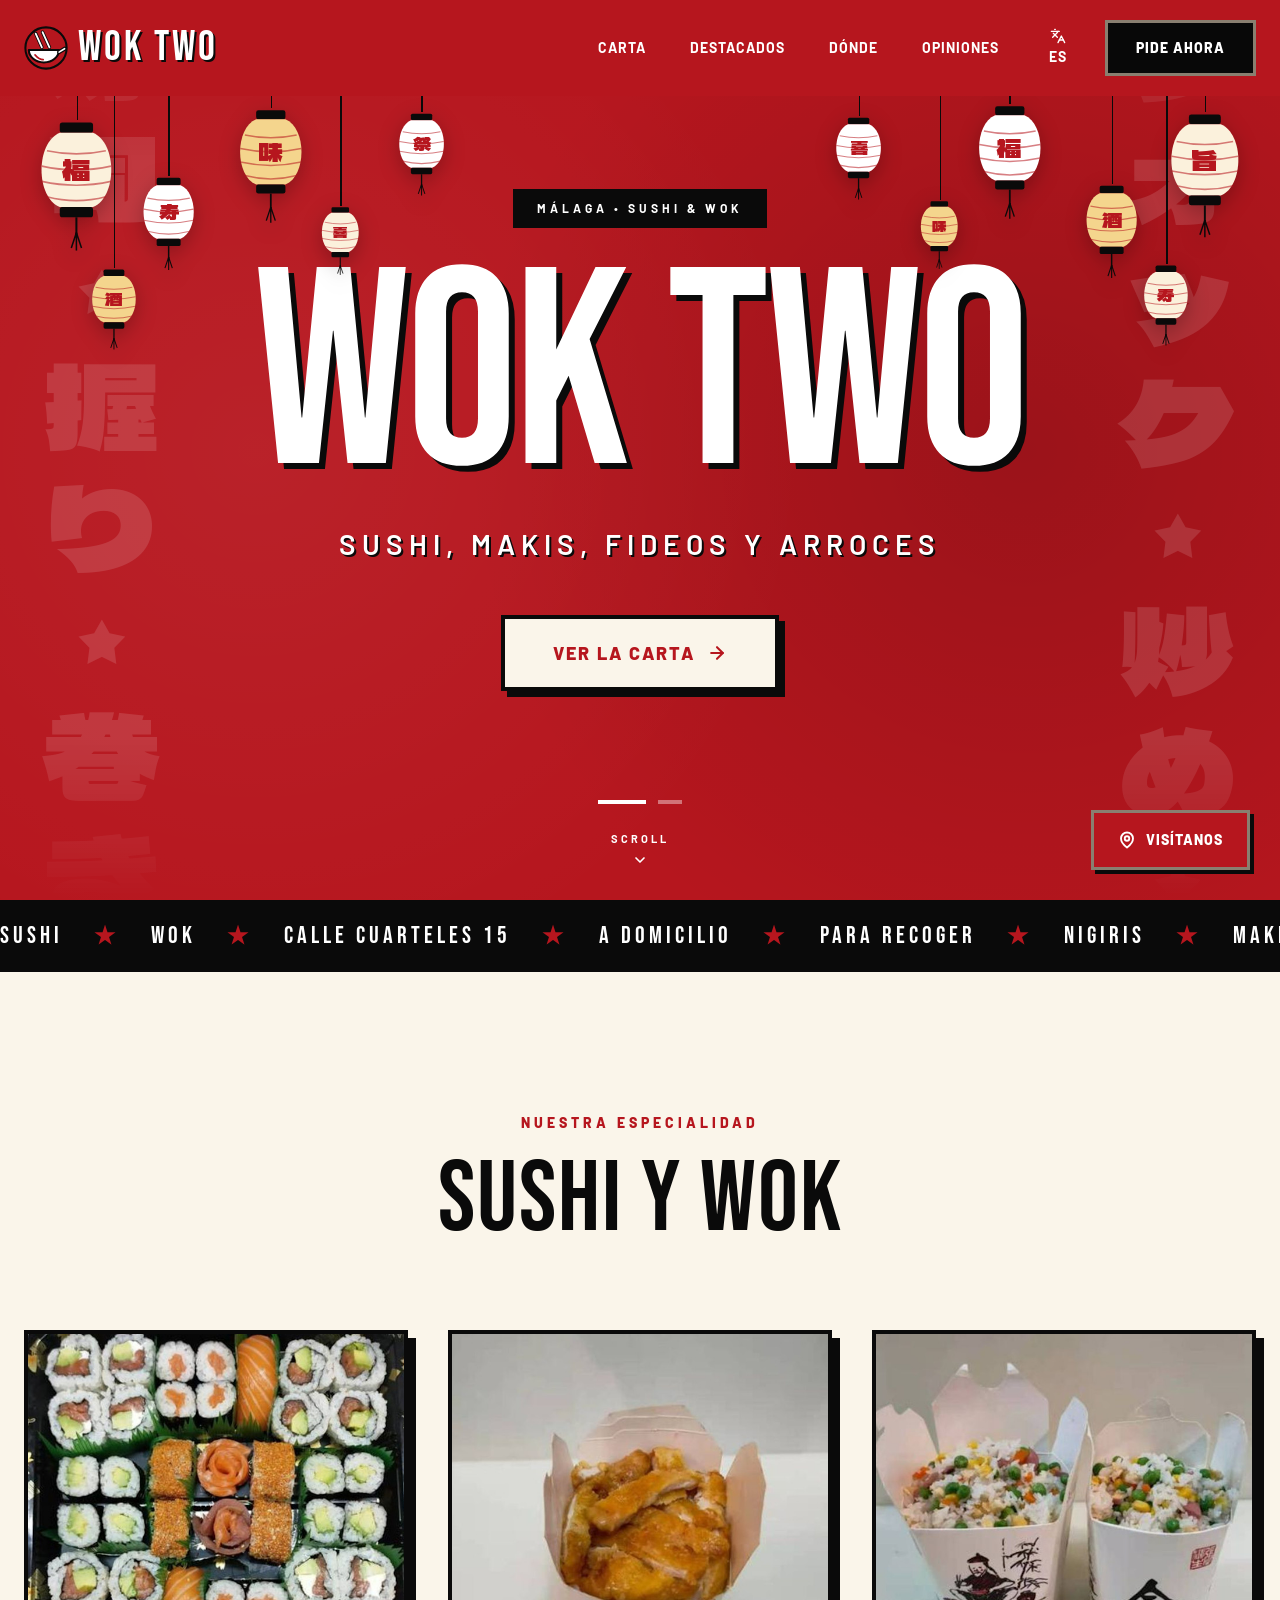
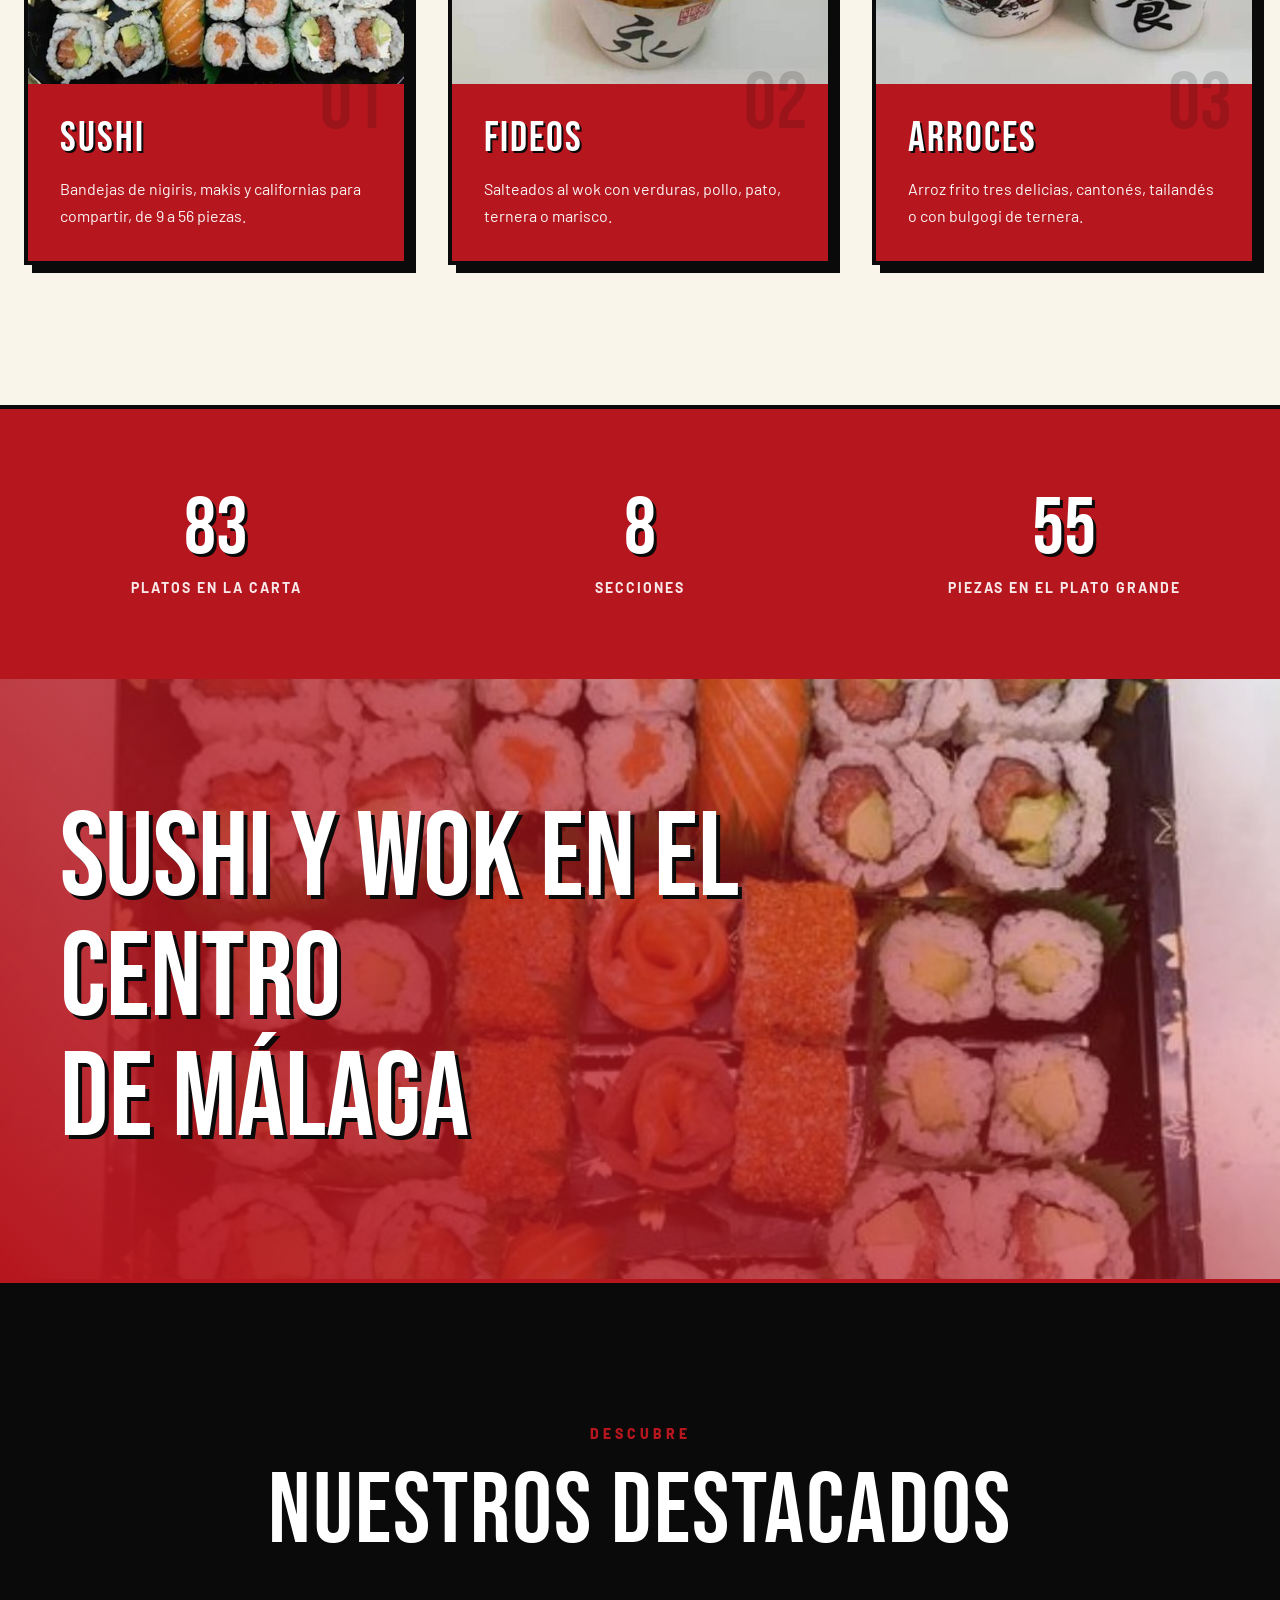
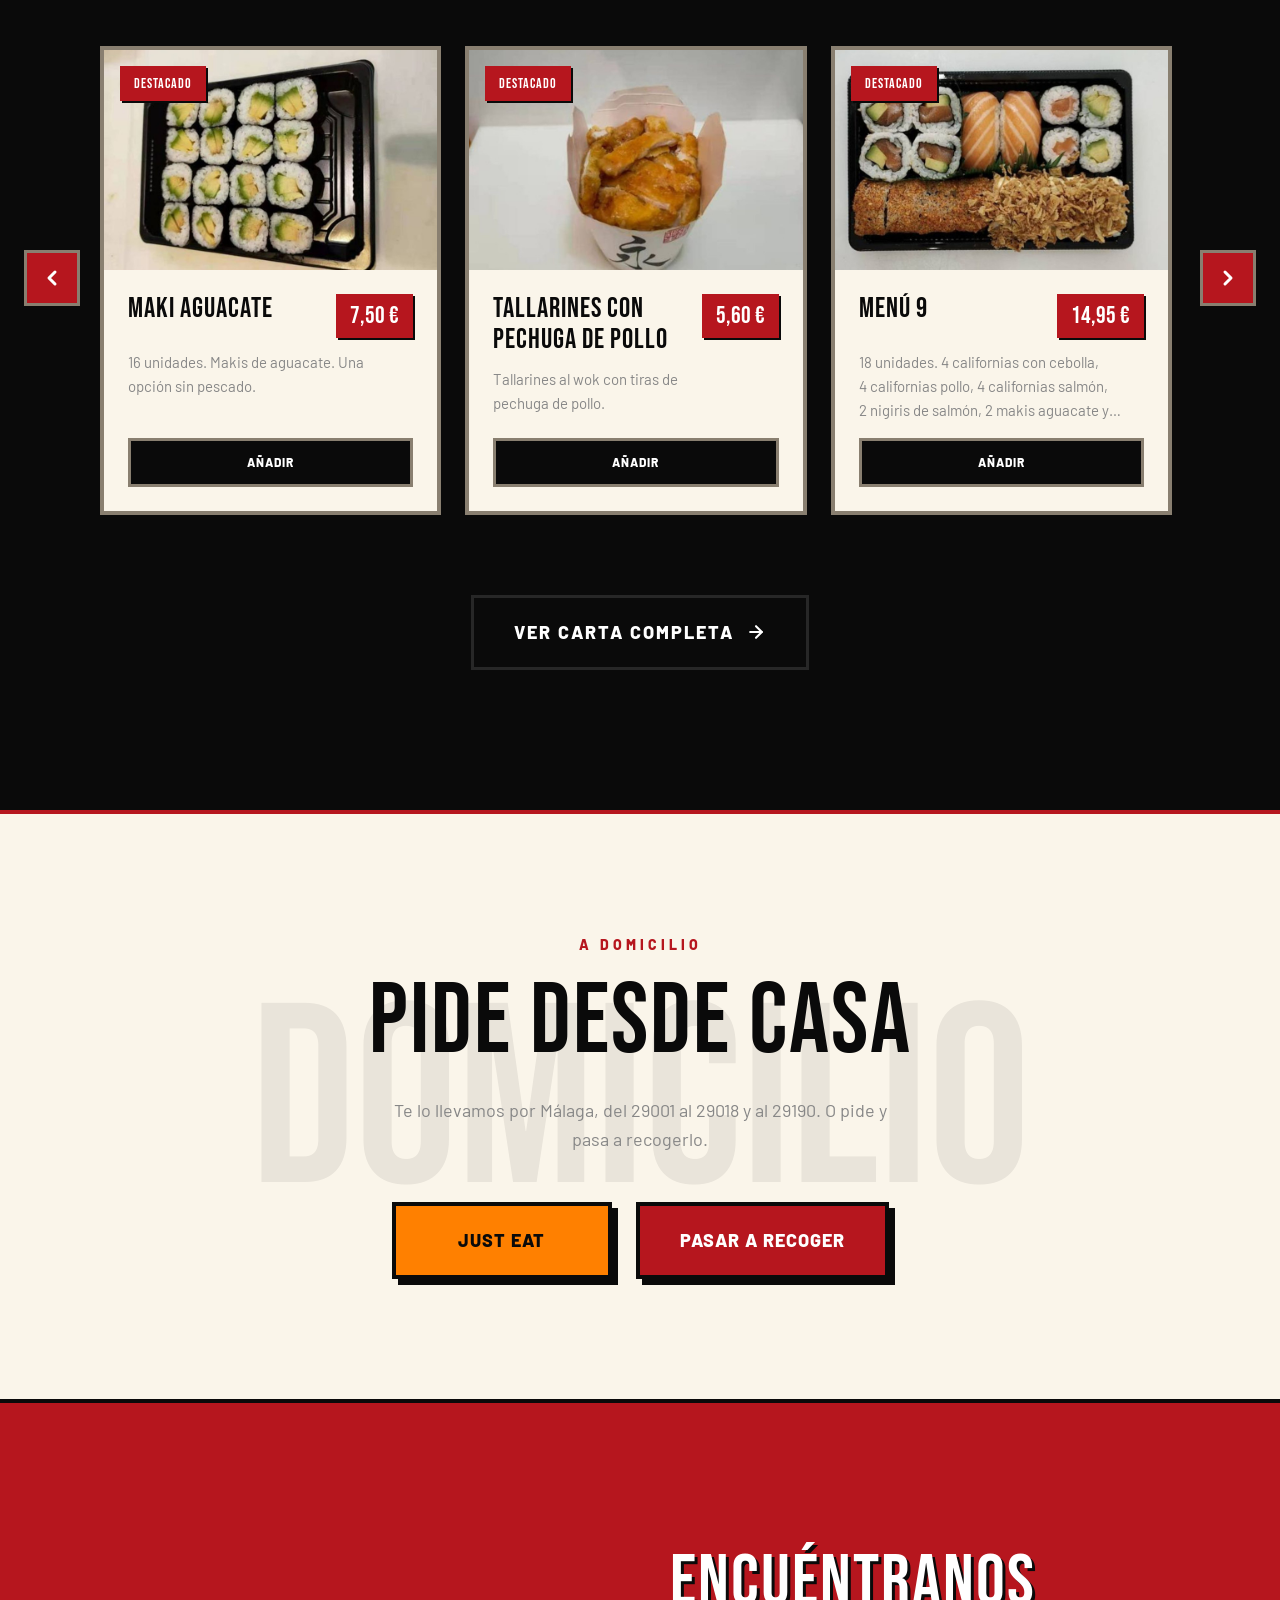
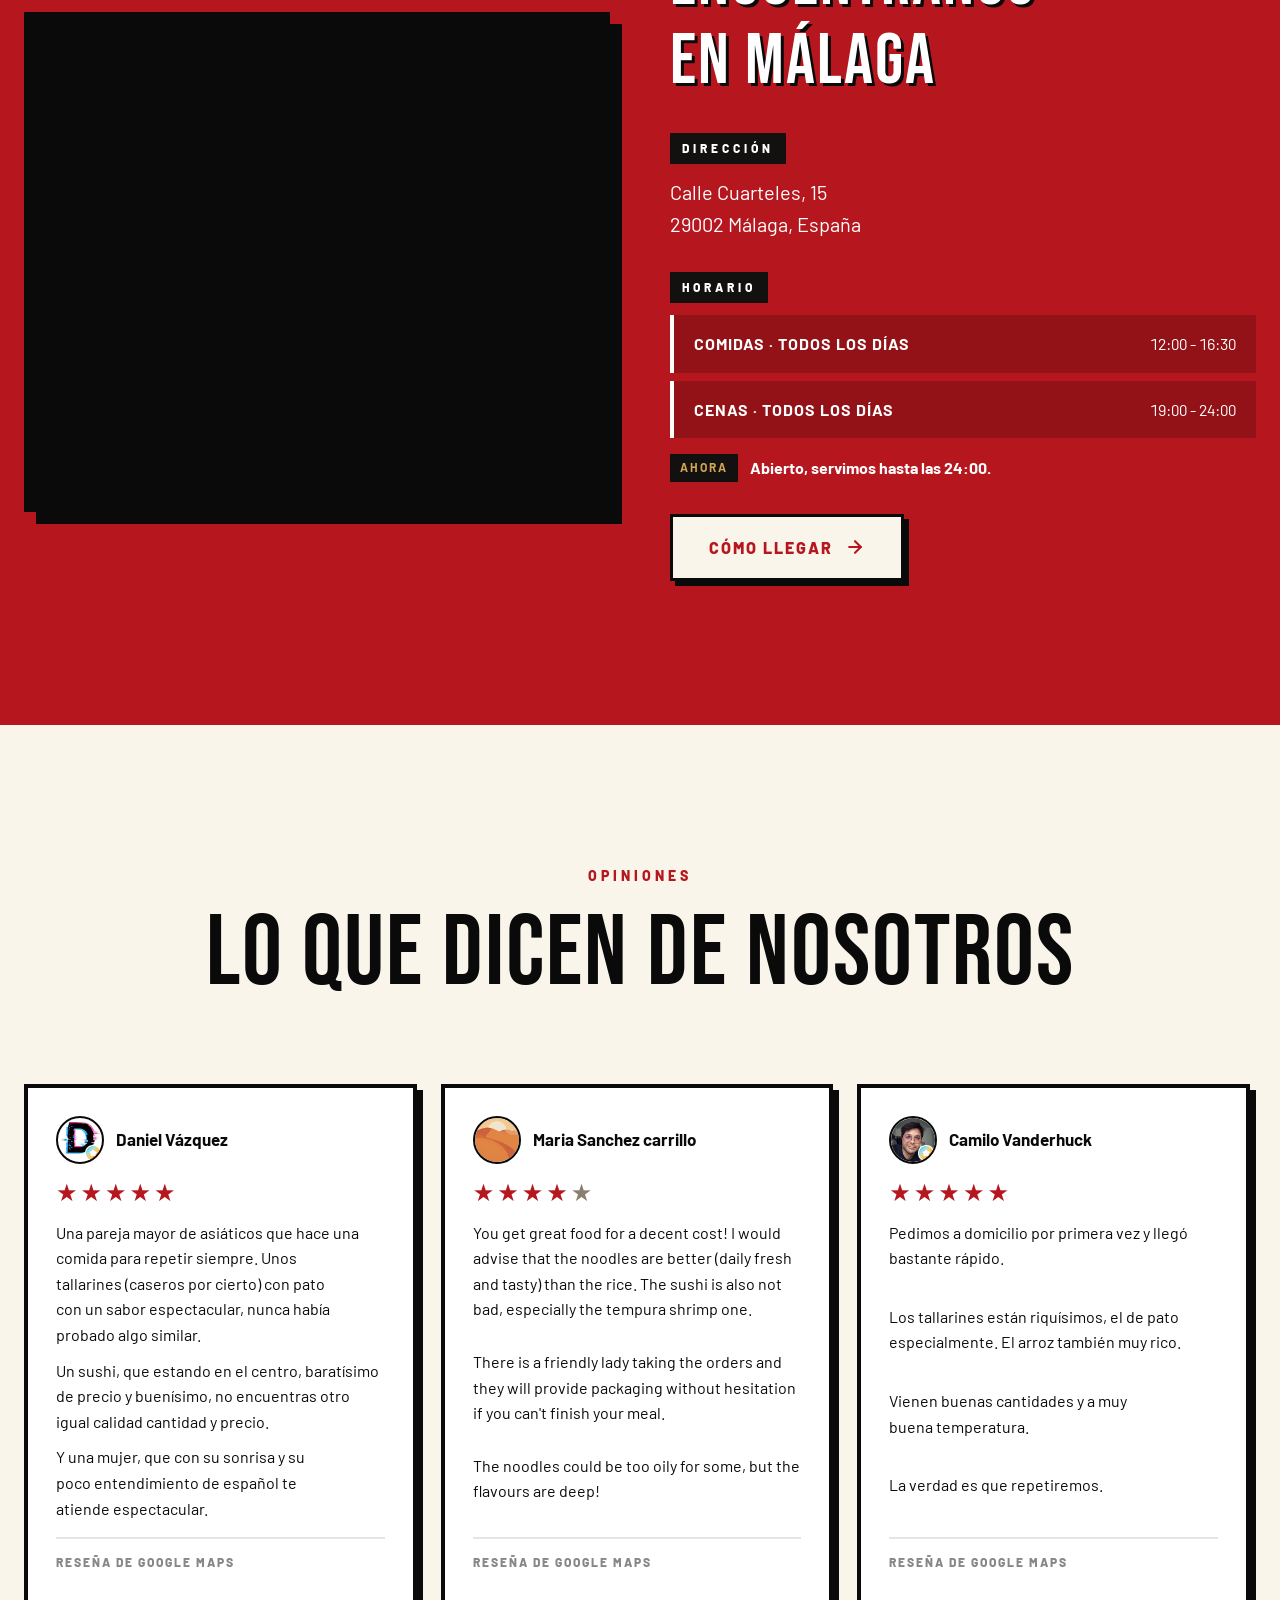
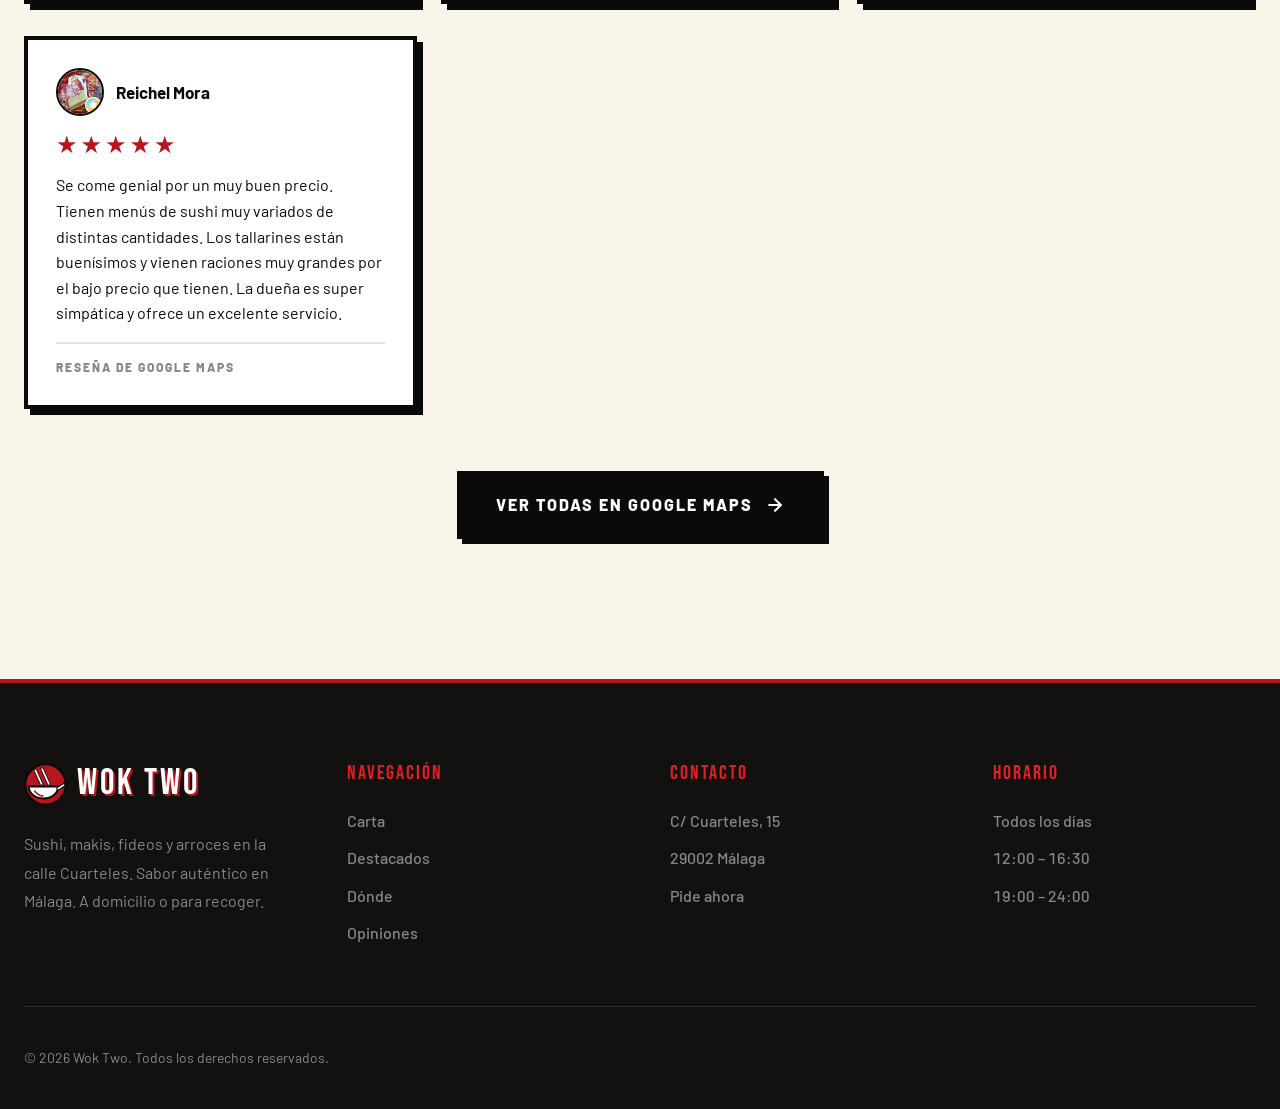
==== commit 6ce5b515: "Carta en móvil, logo, opiniones de Google Maps y retoques - Corrige "Niguiri" por "Nigiri" en la car" ====
--- a/index.html
+++ b/index.html
@@ -21,7 +21,7 @@
 <meta name="twitter:card" content="summary_large_image">
 <link rel="preconnect" href="https://fonts.googleapis.com"><link rel="preconnect" href="https://fonts.gstatic.com" crossorigin>
 <link href="https://fonts.googleapis.com/css2?family=Bebas+Neue&family=Barlow:wght@400;500;600;700;800&family=Dela+Gothic+One&display=swap" rel="stylesheet">
-<link rel="stylesheet" href="styles.css?v=mwp99ls4">
+<link rel="stylesheet" href="styles.css?v=mwpmq74s">
 <script>document.documentElement.classList.add('js');</script>
 </head>
 <body>
@@ -29,14 +29,14 @@
 <div class="progress" data-progress aria-hidden="true"></div>
 <header class="nav" data-nav>
   <div class="container nav__in">
-    <a class="nav__brand" href="#top" aria-label="Wok Two, inicio">Wok Two</a>
-    <nav class="nav__links" aria-label="Principal"><a class="slide" href="carta.html" data-text="Carta"><span>Carta</span></a><a class="slide" href="#destacados" data-text="Destacados"><span>Destacados</span></a><a class="slide" href="#donde" data-text="Dónde"><span>Dónde</span></a><a class="slide slide--lang" href="en/index.html" hreflang="en" lang="en" aria-label="English version"><span><svg width="16" height="16" viewBox="0 0 24 24" fill="none" stroke="currentColor" stroke-width="2" stroke-linecap="round" stroke-linejoin="round" aria-hidden="true"><path d="m5 8 6 6"/><path d="m4 14 6-6 2-3"/><path d="M2 5h12"/><path d="M7 2h1"/><path d="m22 22-5-10-5 10"/><path d="M14 18h6"/></svg>ES</span><span class="roll-b" aria-hidden="true">ES</span></a></nav>
+    <a class="nav__brand" href="#top" aria-label="Wok Two, inicio"><img class="logo" src="logo.svg" alt="" width="40" height="40">Wok Two</a>
+    <nav class="nav__links" aria-label="Principal"><a class="slide" href="carta.html" data-text="Carta"><span>Carta</span></a><a class="slide" href="#destacados" data-text="Destacados"><span>Destacados</span></a><a class="slide" href="#donde" data-text="Dónde"><span>Dónde</span></a><a class="slide" href="#opiniones" data-text="Opiniones"><span>Opiniones</span></a><a class="slide slide--lang" href="en/index.html" hreflang="en" lang="en" aria-label="English version"><span><svg width="16" height="16" viewBox="0 0 24 24" fill="none" stroke="currentColor" stroke-width="2" stroke-linecap="round" stroke-linejoin="round" aria-hidden="true"><path d="m5 8 6 6"/><path d="m4 14 6-6 2-3"/><path d="M2 5h12"/><path d="M7 2h1"/><path d="m22 22-5-10-5 10"/><path d="M14 18h6"/></svg>ES</span><span class="roll-b" aria-hidden="true">ES</span></a></nav>
     <a class="nav__cta" href="carta.html" data-open-cart>Pide ahora</a>
     <button class="burger" type="button" aria-expanded="false" aria-controls="menu" data-burger><span></span><span></span><span></span><span class="visually-hidden">Menú</span></button>
   </div>
 </header>
 <div class="menu" id="menu" data-menu hidden>
-  <nav aria-label="Móvil"><a href="#top">Inicio</a><a href="carta.html">Carta</a><a href="#destacados">Destacados</a><a href="#donde">Dónde</a><a href="carta.html" data-open-cart>Pide ahora</a><a class="menu__lang" href="en/index.html" hreflang="en" lang="en" aria-label="English version"><svg width="16" height="16" viewBox="0 0 24 24" fill="none" stroke="currentColor" stroke-width="2" stroke-linecap="round" stroke-linejoin="round" aria-hidden="true"><path d="m5 8 6 6"/><path d="m4 14 6-6 2-3"/><path d="M2 5h12"/><path d="M7 2h1"/><path d="m22 22-5-10-5 10"/><path d="M14 18h6"/></svg>ES</a></nav>
+  <nav aria-label="Móvil"><a href="#top">Inicio</a><a href="carta.html">Carta</a><a href="#destacados">Destacados</a><a href="#donde">Dónde</a><a href="#opiniones">Opiniones</a><a href="carta.html" data-open-cart>Pide ahora</a><a class="menu__lang" href="en/index.html" hreflang="en" lang="en" aria-label="English version"><svg width="16" height="16" viewBox="0 0 24 24" fill="none" stroke="currentColor" stroke-width="2" stroke-linecap="round" stroke-linejoin="round" aria-hidden="true"><path d="m5 8 6 6"/><path d="m4 14 6-6 2-3"/><path d="M2 5h12"/><path d="M7 2h1"/><path d="m22 22-5-10-5 10"/><path d="M14 18h6"/></svg>ES</a></nav>
 </div>
 
 <main id="main">
@@ -110,7 +110,7 @@
   <div class="mcard__img" data-slot="dish-169258"><img src="images/1692586255fd4d519d9fb1402cad151c-800.jpg" width="800" height="600" alt="Maki Aguacate, 16 unidades" loading="lazy" decoding="async"><span class="mcard__badge" data-keep>Destacado</span></div>
   <div class="mcard__body">
     <div class="mcard__top"><h3 class="mcard__name">Maki Aguacate</h3><span class="mcard__price num">7,50 €</span></div>
-    <p class="mcard__desc">16 unidades. Makis de aguacate. Una opción sin pescado.</p>
+    <p class="mcard__desc">16 unidades. Makis de aguacate. Una opción sin pescado.</p><button type="button" class="desc-toggle" aria-expanded="false" data-show="Ver descripción" data-hide="Ocultar descripción">Ver descripción</button>
     <button type="button" class="mcard__btn" data-add="Maki Aguacate, 16 unidades" aria-label="Añadir Maki Aguacate al pedido">Añadir</button>
   </div>
 </article>
@@ -118,7 +118,7 @@
   <div class="mcard__img" data-slot="dish-a913d1"><img src="images/a913d11fcfd0991131e583cad5535301-800.jpg" width="800" height="600" alt="Tallarines con Pechuga de Pollo" loading="lazy" decoding="async"><span class="mcard__badge" data-keep>Destacado</span></div>
   <div class="mcard__body">
     <div class="mcard__top"><h3 class="mcard__name">Tallarines con Pechuga de Pollo</h3><span class="mcard__price num">5,60 €</span></div>
-    <p class="mcard__desc">Tallarines al wok con tiras de pechuga de pollo.</p>
+    <p class="mcard__desc">Tallarines al wok con tiras de pechuga de pollo.</p><button type="button" class="desc-toggle" aria-expanded="false" data-show="Ver descripción" data-hide="Ocultar descripción">Ver descripción</button>
     <button type="button" class="mcard__btn" data-add="Tallarines con Pechuga de Pollo" aria-label="Añadir Tallarines con Pechuga de Pollo al pedido">Añadir</button>
   </div>
 </article>
@@ -126,7 +126,7 @@
   <div class="mcard__img" data-slot="dish-71c44b"><img src="images/71c44bcdd9c775c1809aa2f60e42526d-800.jpg" width="800" height="600" alt="Menú 9, 18 unidades" loading="lazy" decoding="async"><span class="mcard__badge" data-keep>Destacado</span></div>
   <div class="mcard__body">
     <div class="mcard__top"><h3 class="mcard__name">Menú 9</h3><span class="mcard__price num">14,95 €</span></div>
-    <p class="mcard__desc">18 unidades. 4 californias con cebolla, 4 californias pollo, 4 californias salmón, 2 nigiris de salmón, 2 makis aguacate y 2 makis salmón</p>
+    <p class="mcard__desc">18 unidades. 4 californias con cebolla, 4 californias pollo, 4 californias salmón, 2 nigiris de salmón, 2 makis aguacate y 2 makis salmón</p><button type="button" class="desc-toggle" aria-expanded="false" data-show="Ver descripción" data-hide="Ocultar descripción">Ver descripción</button>
     <button type="button" class="mcard__btn" data-add="Menú 9, 18 unidades" aria-label="Añadir Menú 9 al pedido">Añadir</button>
   </div>
 </article>
@@ -134,7 +134,7 @@
   <div class="mcard__img" data-slot="dish-138d44"><img src="images/138d44df06003a8a858a575d1a933795-800.jpg" width="800" height="600" alt="Pollo con Almendras" loading="lazy" decoding="async"><span class="mcard__badge" data-keep>Destacado</span></div>
   <div class="mcard__body">
     <div class="mcard__top"><h3 class="mcard__name">Pollo con Almendras</h3><span class="mcard__price num">6,50 €</span></div>
-    <p class="mcard__desc">Pollo salteado con almendras, un clásico de la cocina china.</p>
+    <p class="mcard__desc">Pollo salteado con almendras, un clásico de la cocina china.</p><button type="button" class="desc-toggle" aria-expanded="false" data-show="Ver descripción" data-hide="Ocultar descripción">Ver descripción</button>
     <button type="button" class="mcard__btn" data-add="Pollo con Almendras" aria-label="Añadir Pollo con Almendras al pedido">Añadir</button>
   </div>
 </article>
@@ -142,7 +142,7 @@
   <div class="mcard__img" data-slot="dish-5e8629"><img src="images/5e86294b819d60594490f6fd067881ab-800.jpg" width="800" height="600" alt="California Salmón, 9 unidades" loading="lazy" decoding="async"><span class="mcard__badge" data-keep>Destacado</span></div>
   <div class="mcard__body">
     <div class="mcard__top"><h3 class="mcard__name">California Salmón</h3><span class="mcard__price num">6,50 €</span></div>
-    <p class="mcard__desc">9 unidades. California roll de salmón.</p>
+    <p class="mcard__desc">9 unidades. California roll de salmón.</p><button type="button" class="desc-toggle" aria-expanded="false" data-show="Ver descripción" data-hide="Ocultar descripción">Ver descripción</button>
     <button type="button" class="mcard__btn" data-add="California Salmón, 9 unidades" aria-label="Añadir California Salmón al pedido">Añadir</button>
   </div>
 </article>
@@ -182,12 +182,25 @@
       </div>
     </div>
   </section>
+
+  <section class="sec sec--white" id="opiniones" aria-labelledby="h-rev">
+    <div class="container">
+      <div class="shead reveal"><span class="label">Opiniones</span><h2 class="title-xl" id="h-rev">Lo que dicen de nosotros</h2></div>
+      <ul class="reviews">
+        <li class="review reveal" style="--d:0s"><div class="review__who"><img src="images/avatar-1.png" alt="" width="48" height="48" loading="lazy" decoding="async"><strong>Daniel Vázquez</strong></div><p class="review__stars" role="img" aria-label="5 de 5 estrellas"><span aria-hidden="true">★★★★★<i></i></span></p><blockquote class="review__text"><p>Una pareja mayor de asiáticos que hace una comida para repetir siempre. Unos tallarines (caseros por cierto) con pato con un sabor espectacular, nunca había probado algo similar.</p><p>Un sushi, que estando en el centro, baratísimo de precio y buenísimo, no encuentras otro igual calidad cantidad y precio.</p><p>Y una mujer, que con su sonrisa y su poco entendimiento de español te atiende espectacular.</p></blockquote><p class="review__from">Reseña de Google Maps</p></li>
+        <li class="review reveal" style="--d:0.1s"><div class="review__who"><img src="images/avatar-2.png" alt="" width="48" height="48" loading="lazy" decoding="async"><strong>Maria Sanchez carrillo</strong></div><p class="review__stars" role="img" aria-label="4 de 5 estrellas"><span aria-hidden="true">★★★★<i>★</i></span></p><blockquote class="review__text"><p>You get great food for a decent cost! I would advise that the noodles are better (daily fresh and tasty) than the rice. The sushi is also not bad, especially the tempura shrimp one.</p><p>There is a friendly lady taking the orders and they will provide packaging without hesitation if you can't finish your meal.</p><p>The noodles could be too oily for some, but the flavours are deep!</p></blockquote><p class="review__from">Reseña de Google Maps</p></li>
+        <li class="review reveal" style="--d:0.2s"><div class="review__who"><img src="images/avatar-3.png" alt="" width="48" height="48" loading="lazy" decoding="async"><strong>Camilo Vanderhuck</strong></div><p class="review__stars" role="img" aria-label="5 de 5 estrellas"><span aria-hidden="true">★★★★★<i></i></span></p><blockquote class="review__text"><p>Pedimos a domicilio por primera vez y llegó bastante rápido.</p><p>Los tallarines están riquísimos, el de pato especialmente. El arroz también muy rico.</p><p>Vienen buenas cantidades y a muy buena temperatura.</p><p>La verdad es que repetiremos.</p></blockquote><p class="review__from">Reseña de Google Maps</p></li>
+        <li class="review reveal" style="--d:0.30000000000000004s"><div class="review__who"><img src="images/avatar-4.png" alt="" width="48" height="48" loading="lazy" decoding="async"><strong>Reichel Mora</strong></div><p class="review__stars" role="img" aria-label="5 de 5 estrellas"><span aria-hidden="true">★★★★★<i></i></span></p><blockquote class="review__text"><p>Se come genial por un muy buen precio. Tienen menús de sushi muy variados de distintas cantidades. Los tallarines están buenísimos y vienen raciones muy grandes por el bajo precio que tienen. La dueña es super simpática y ofrece un excelente servicio.</p></blockquote><p class="review__from">Reseña de Google Maps</p></li>
+      </ul>
+      <p class="reviews__all"><a class="btn-white" href="https://www.google.com/maps/search/?api=1&query=Wok%20Two%2C%20Calle%20Cuarteles%2015%2C%2029002%20M%C3%A1laga" rel="noopener"><span>Ver todas en Google Maps</span><svg class="arrow" width="20" height="20" viewBox="0 0 24 24" fill="none" stroke="currentColor" stroke-width="2.5" stroke-linecap="round" stroke-linejoin="round" aria-hidden="true"><path d="M5 12h14"/><path d="m12 5 7 7-7 7"/></svg></a></p>
+    </div>
+  </section>
 </main>
 
 <footer class="foot">
   <div class="container foot__grid">
-    <div class="foot__brand"><a class="foot__logo" href="#top">Wok Two</a><p>Sushi, makis, fideos y arroces en la calle Cuarteles. Sabor auténtico en Málaga. A domicilio o para recoger.</p></div>
-    <div class="foot__col"><h2>Navegación</h2><ul><li><a href="carta.html">Carta</a></li><li><a href="#destacados">Destacados</a></li><li><a href="#donde">Dónde</a></li></ul></div>
+    <div class="foot__brand"><a class="foot__logo" href="#top"><img class="logo" src="logo.svg" alt="" width="44" height="44">Wok Two</a><p>Sushi, makis, fideos y arroces en la calle Cuarteles. Sabor auténtico en Málaga. A domicilio o para recoger.</p></div>
+    <div class="foot__col"><h2>Navegación</h2><ul><li><a href="carta.html">Carta</a></li><li><a href="#destacados">Destacados</a></li><li><a href="#donde">Dónde</a></li><li><a href="#opiniones">Opiniones</a></li></ul></div>
     <div class="foot__col"><h2>Contacto</h2><ul><li><a href="https://www.google.com/maps/search/?api=1&query=Wok%20Two%2C%20Calle%20Cuarteles%2015%2C%2029002%20M%C3%A1laga" rel="noopener">C/ Cuarteles, 15</a></li><li><a href="https://www.google.com/maps/search/?api=1&query=Wok%20Two%2C%20Calle%20Cuarteles%2015%2C%2029002%20M%C3%A1laga" rel="noopener">29002 Málaga</a></li><li><a href="carta.html" data-open-cart>Pide ahora</a></li></ul></div>
     <div class="foot__col"><h2>Horario</h2><ul><li>Todos los días</li><li class="num">12:00 – 16:30</li><li class="num">19:00 – 24:00</li></ul></div>
   </div>
@@ -237,7 +250,7 @@
 <meta name="twitter:card" content="summary_large_image">
 <link rel="preconnect" href="https://fonts.googleapis.com"><link rel="preconnect" href="https://fonts.gstatic.com" crossorigin>
 <link href="https://fonts.googleapis.com/css2?family=Bebas+Neue&family=Barlow:wght@400;500;600;700;800&family=Dela+Gothic+One&display=swap" rel="stylesheet">
-<link rel="stylesheet" href="../styles.css?v=mwp99ls4">
+<link rel="stylesheet" href="../styles.css?v=mwpmq74s">
 <script>document.documentElement.classList.add('js');<\/script>
 </head>
 <body>
@@ -245,14 +258,14 @@
 <div class="progress" data-progress aria-hidden="true"></div>
 <header class="nav" data-nav>
   <div class="container nav__in">
-    <a class="nav__brand" href="#top" aria-label="Wok Two, home">Wok Two</a>
-    <nav class="nav__links" aria-label="Main"><a class="slide" href="carta.html" data-text="Menu"><span>Menu</span></a><a class="slide" href="#destacados" data-text="Favourites"><span>Favourites</span></a><a class="slide" href="#donde" data-text="Find us"><span>Find us</span></a><a class="slide slide--lang" href="../index.html" hreflang="es" lang="es" aria-label="Versión en español"><span><svg width="16" height="16" viewBox="0 0 24 24" fill="none" stroke="currentColor" stroke-width="2" stroke-linecap="round" stroke-linejoin="round" aria-hidden="true"><path d="m5 8 6 6"/><path d="m4 14 6-6 2-3"/><path d="M2 5h12"/><path d="M7 2h1"/><path d="m22 22-5-10-5 10"/><path d="M14 18h6"/></svg>EN</span><span class="roll-b" aria-hidden="true">EN</span></a></nav>
+    <a class="nav__brand" href="#top" aria-label="Wok Two, home"><img class="logo" src="../logo.svg" alt="" width="40" height="40">Wok Two</a>
+    <nav class="nav__links" aria-label="Main"><a class="slide" href="carta.html" data-text="Menu"><span>Menu</span></a><a class="slide" href="#destacados" data-text="Favourites"><span>Favourites</span></a><a class="slide" href="#donde" data-text="Find us"><span>Find us</span></a><a class="slide" href="#opiniones" data-text="Reviews"><span>Reviews</span></a><a class="slide slide--lang" href="../index.html" hreflang="es" lang="es" aria-label="Versión en español"><span><svg width="16" height="16" viewBox="0 0 24 24" fill="none" stroke="currentColor" stroke-width="2" stroke-linecap="round" stroke-linejoin="round" aria-hidden="true"><path d="m5 8 6 6"/><path d="m4 14 6-6 2-3"/><path d="M2 5h12"/><path d="M7 2h1"/><path d="m22 22-5-10-5 10"/><path d="M14 18h6"/></svg>EN</span><span class="roll-b" aria-hidden="true">EN</span></a></nav>
     <a class="nav__cta" href="carta.html" data-open-cart>Order now</a>
     <button class="burger" type="button" aria-expanded="false" aria-controls="menu" data-burger><span></span><span></span><span></span><span class="visually-hidden">Menu</span></button>
   </div>
 </header>
 <div class="menu" id="menu" data-menu hidden>
-  <nav aria-label="Mobile"><a href="#top">Home</a><a href="carta.html">Menu</a><a href="#destacados">Favourites</a><a href="#donde">Find us</a><a href="carta.html" data-open-cart>Order now</a><a class="menu__lang" href="../index.html" hreflang="es" lang="es" aria-label="Versión en español"><svg width="16" height="16" viewBox="0 0 24 24" fill="none" stroke="currentColor" stroke-width="2" stroke-linecap="round" stroke-linejoin="round" aria-hidden="true"><path d="m5 8 6 6"/><path d="m4 14 6-6 2-3"/><path d="M2 5h12"/><path d="M7 2h1"/><path d="m22 22-5-10-5 10"/><path d="M14 18h6"/></svg>EN</a></nav>
+  <nav aria-label="Mobile"><a href="#top">Home</a><a href="carta.html">Menu</a><a href="#destacados">Favourites</a><a href="#donde">Find us</a><a href="#opiniones">Reviews</a><a href="carta.html" data-open-cart>Order now</a><a class="menu__lang" href="../index.html" hreflang="es" lang="es" aria-label="Versión en español"><svg width="16" height="16" viewBox="0 0 24 24" fill="none" stroke="currentColor" stroke-width="2" stroke-linecap="round" stroke-linejoin="round" aria-hidden="true"><path d="m5 8 6 6"/><path d="m4 14 6-6 2-3"/><path d="M2 5h12"/><path d="M7 2h1"/><path d="m22 22-5-10-5 10"/><path d="M14 18h6"/></svg>EN</a></nav>
 </div>
 
 <main id="main">
@@ -326,7 +339,7 @@
   <div class="mcard__img" data-slot="dish-169258"><img src="../images/1692586255fd4d519d9fb1402cad151c-800.jpg" width="800" height="600" alt="Avocado Maki, 16 pieces" loading="lazy" decoding="async"><span class="mcard__badge" data-keep>Favourite</span></div>
   <div class="mcard__body">
     <div class="mcard__top"><h3 class="mcard__name">Avocado Maki</h3><span class="mcard__price num">€7.50</span></div>
-    <p class="mcard__desc">16 pieces. Avocado maki. A fish-free option.</p>
+    <p class="mcard__desc">16 pieces. Avocado maki. A fish-free option.</p><button type="button" class="desc-toggle" aria-expanded="false" data-show="Show description" data-hide="Hide description">Show description</button>
     <button type="button" class="mcard__btn" data-add="Maki Aguacate, 16 unidades" aria-label="Add Avocado Maki to the order">Add</button>
   </div>
 </article>
@@ -334,7 +347,7 @@
   <div class="mcard__img" data-slot="dish-a913d1"><img src="../images/a913d11fcfd0991131e583cad5535301-800.jpg" width="800" height="600" alt="Noodles with Chicken Breast" loading="lazy" decoding="async"><span class="mcard__badge" data-keep>Favourite</span></div>
   <div class="mcard__body">
     <div class="mcard__top"><h3 class="mcard__name">Noodles with Chicken Breast</h3><span class="mcard__price num">€5.60</span></div>
-    <p class="mcard__desc">Wok noodles with strips of chicken breast.</p>
+    <p class="mcard__desc">Wok noodles with strips of chicken breast.</p><button type="button" class="desc-toggle" aria-expanded="false" data-show="Show description" data-hide="Hide description">Show description</button>
     <button type="button" class="mcard__btn" data-add="Tallarines con Pechuga de Pollo" aria-label="Add Noodles with Chicken Breast to the order">Add</button>
   </div>
 </article>
@@ -342,7 +355,7 @@
   <div class="mcard__img" data-slot="dish-71c44b"><img src="../images/71c44bcdd9c775c1809aa2f60e42526d-800.jpg" width="800" height="600" alt="Set Menu 9, 18 pieces" loading="lazy" decoding="async"><span class="mcard__badge" data-keep>Favourite</span></div>
   <div class="mcard__body">
     <div class="mcard__top"><h3 class="mcard__name">Set Menu 9</h3><span class="mcard__price num">€14.95</span></div>
-    <p class="mcard__desc">18 pieces. 4 California with onion, 4 chicken California, 4 salmon California, 2 salmon nigiri, 2 avocado maki and 2 salmon maki</p>
+    <p class="mcard__desc">18 pieces. 4 California with onion, 4 chicken California, 4 salmon California, 2 salmon nigiri, 2 avocado maki and 2 salmon maki</p><button type="button" class="desc-toggle" aria-expanded="false" data-show="Show description" data-hide="Hide description">Show description</button>
     <button type="button" class="mcard__btn" data-add="Menú 9, 18 unidades" aria-label="Add Set Menu 9 to the order">Add</button>
   </div>
 </article>
@@ -350,7 +363,7 @@
   <div class="mcard__img" data-slot="dish-138d44"><img src="../images/138d44df06003a8a858a575d1a933795-800.jpg" width="800" height="600" alt="Chicken with Almonds" loading="lazy" decoding="async"><span class="mcard__badge" data-keep>Favourite</span></div>
   <div class="mcard__body">
     <div class="mcard__top"><h3 class="mcard__name">Chicken with Almonds</h3><span class="mcard__price num">€6.50</span></div>
-    <p class="mcard__desc">Chicken stir-fried with almonds, a Chinese classic.</p>
+    <p class="mcard__desc">Chicken stir-fried with almonds, a Chinese classic.</p><button type="button" class="desc-toggle" aria-expanded="false" data-show="Show description" data-hide="Hide description">Show description</button>
     <button type="button" class="mcard__btn" data-add="Pollo con Almendras" aria-label="Add Chicken with Almonds to the order">Add</button>
   </div>
 </article>
@@ -358,7 +371,7 @@
   <div class="mcard__img" data-slot="dish-5e8629"><img src="../images/5e86294b819d60594490f6fd067881ab-800.jpg" width="800" height="600" alt="Salmon California, 9 pieces" loading="lazy" decoding="async"><span class="mcard__badge" data-keep>Favourite</span></div>
   <div class="mcard__body">
     <div class="mcard__top"><h3 class="mcard__name">Salmon California</h3><span class="mcard__price num">€6.50</span></div>
-    <p class="mcard__desc">9 pieces. Salmon California roll.</p>
+    <p class="mcard__desc">9 pieces. Salmon California roll.</p><button type="button" class="desc-toggle" aria-expanded="false" data-show="Show description" data-hide="Hide description">Show description</button>
     <button type="button" class="mcard__btn" data-add="California Salmón, 9 unidades" aria-label="Add Salmon California to the order">Add</button>
   </div>
 </article>
@@ -398,12 +411,25 @@
       </div>
     </div>
   </section>
+
+  <section class="sec sec--white" id="opiniones" aria-labelledby="h-rev">
+    <div class="container">
+      <div class="shead reveal"><span class="label">Reviews</span><h2 class="title-xl" id="h-rev">What people say</h2></div>
+      <ul class="reviews">
+        <li class="review reveal" style="--d:0s"><div class="review__who"><img src="../images/avatar-1.png" alt="" width="48" height="48" loading="lazy" decoding="async"><strong>Daniel Vázquez</strong></div><p class="review__stars" role="img" aria-label="5 out of 5 stars"><span aria-hidden="true">★★★★★<i></i></span></p><blockquote class="review__text"><p>Una pareja mayor de asiáticos que hace una comida para repetir siempre. Unos tallarines (caseros por cierto) con pato con un sabor espectacular, nunca había probado algo similar.</p><p>Un sushi, que estando en el centro, baratísimo de precio y buenísimo, no encuentras otro igual calidad cantidad y precio.</p><p>Y una mujer, que con su sonrisa y su poco entendimiento de español te atiende espectacular.</p></blockquote><p class="review__from">Google Maps review</p></li>
+        <li class="review reveal" style="--d:0.1s"><div class="review__who"><img src="../images/avatar-2.png" alt="" width="48" height="48" loading="lazy" decoding="async"><strong>Maria Sanchez carrillo</strong></div><p class="review__stars" role="img" aria-label="4 out of 5 stars"><span aria-hidden="true">★★★★<i>★</i></span></p><blockquote class="review__text"><p>You get great food for a decent cost! I would advise that the noodles are better (daily fresh and tasty) than the rice. The sushi is also not bad, especially the tempura shrimp one.</p><p>There is a friendly lady taking the orders and they will provide packaging without hesitation if you can't finish your meal.</p><p>The noodles could be too oily for some, but the flavours are deep!</p></blockquote><p class="review__from">Google Maps review</p></li>
+        <li class="review reveal" style="--d:0.2s"><div class="review__who"><img src="../images/avatar-3.png" alt="" width="48" height="48" loading="lazy" decoding="async"><strong>Camilo Vanderhuck</strong></div><p class="review__stars" role="img" aria-label="5 out of 5 stars"><span aria-hidden="true">★★★★★<i></i></span></p><blockquote class="review__text"><p>Pedimos a domicilio por primera vez y llegó bastante rápido.</p><p>Los tallarines están riquísimos, el de pato especialmente. El arroz también muy rico.</p><p>Vienen buenas cantidades y a muy buena temperatura.</p><p>La verdad es que repetiremos.</p></blockquote><p class="review__from">Google Maps review</p></li>
+        <li class="review reveal" style="--d:0.30000000000000004s"><div class="review__who"><img src="../images/avatar-4.png" alt="" width="48" height="48" loading="lazy" decoding="async"><strong>Reichel Mora</strong></div><p class="review__stars" role="img" aria-label="5 out of 5 stars"><span aria-hidden="true">★★★★★<i></i></span></p><blockquote class="review__text"><p>Se come genial por un muy buen precio. Tienen menús de sushi muy variados de distintas cantidades. Los tallarines están buenísimos y vienen raciones muy grandes por el bajo precio que tienen. La dueña es super simpática y ofrece un excelente servicio.</p></blockquote><p class="review__from">Google Maps review</p></li>
+      </ul>
+      <p class="reviews__all"><a class="btn-white" href="https://www.google.com/maps/search/?api=1&query=Wok%20Two%2C%20Calle%20Cuarteles%2015%2C%2029002%20M%C3%A1laga" rel="noopener"><span>See all on Google Maps</span><svg class="arrow" width="20" height="20" viewBox="0 0 24 24" fill="none" stroke="currentColor" stroke-width="2.5" stroke-linecap="round" stroke-linejoin="round" aria-hidden="true"><path d="M5 12h14"/><path d="m12 5 7 7-7 7"/></svg></a></p>
+    </div>
+  </section>
 </main>
 
 <footer class="foot">
   <div class="container foot__grid">
-    <div class="foot__brand"><a class="foot__logo" href="#top">Wok Two</a><p>Sushi, maki, noodles and rice on Calle Cuarteles. Authentic flavour in Málaga. Delivery or pickup.</p></div>
-    <div class="foot__col"><h2>Navigation</h2><ul><li><a href="carta.html">Menu</a></li><li><a href="#destacados">Favourites</a></li><li><a href="#donde">Find us</a></li></ul></div>
+    <div class="foot__brand"><a class="foot__logo" href="#top"><img class="logo" src="../logo.svg" alt="" width="44" height="44">Wok Two</a><p>Sushi, maki, noodles and rice on Calle Cuarteles. Authentic flavour in Málaga. Delivery or pickup.</p></div>
+    <div class="foot__col"><h2>Navigation</h2><ul><li><a href="carta.html">Menu</a></li><li><a href="#destacados">Favourites</a></li><li><a href="#donde">Find us</a></li><li><a href="#opiniones">Reviews</a></li></ul></div>
     <div class="foot__col"><h2>Contact</h2><ul><li><a href="https://www.google.com/maps/search/?api=1&query=Wok%20Two%2C%20Calle%20Cuarteles%2015%2C%2029002%20M%C3%A1laga" rel="noopener">C/ Cuarteles, 15</a></li><li><a href="https://www.google.com/maps/search/?api=1&query=Wok%20Two%2C%20Calle%20Cuarteles%2015%2C%2029002%20M%C3%A1laga" rel="noopener">29002 Málaga</a></li><li><a href="carta.html" data-open-cart>Order now</a></li></ul></div>
     <div class="foot__col"><h2>Opening hours</h2><ul><li>Every day</li><li class="num">12:00 – 16:30</li><li class="num">19:00 – 24:00</li></ul></div>
   </div>
@@ -430,14 +456,14 @@
   </form>
 </dialog>
 <script type="application/json" id="catalog">[["Menú 1, 12 unidades","Set Menu 1, 12 pieces",12],["Menú 2, 9 unidades","Set Menu 2, 9 pieces",9.95],["Menú 3, 11 unidades","Set Menu 3, 11 pieces",10.5],["Menú 4, 11 unidades","Set Menu 4, 11 pieces",11.5],["Menú 5, 16 unidades","Set Menu 5, 16 pieces",13.95],["Menú 6, 18 unidades","Set Menu 6, 18 pieces",13.95],["Menú 7, 18 unidades","Set Menu 7, 18 pieces",14.95],["Menú 8, 18 unidades","Set Menu 8, 18 pieces",15.5],["Menú 9, 18 unidades","Set Menu 9, 18 pieces",14.95],["Menú 10, 12 unidades","Set Menu 10, 12 pieces",11.5],["Menú 11, 40 unidades","Set Menu 11, 40 pieces",32],["Menú 12, 18 unidades","Set Menu 12, 18 pieces",14.5],["Menú 13, 20 unidades","Set Menu 13, 20 pieces",14.2],["Plato Grande, 56 unidades","Large Platter, 56 pieces",39],["Ensalada de Pepino","Cucumber Salad",3.2],["Rollitos Primavera","Spring Rolls",2.3],["Empanadillas Chinas","Chinese Dumplings",3.5],["Alitas de Pollo, 3 piezas","Chicken Wings, 3 pieces",4.5],["Pan de Gambas","Prawn Crackers",1.5],["Rainbow Roll, 9 unidades","Rainbow Roll, 9 pieces",9.9],["Nigiri de Anguila, 2 piezas","Eel Nigiri, 2 pieces",3.2],["Nigiri de Langostino, 2 piezas","Prawn Nigiri, 2 pieces",3.2],["Nigiri de Atún, 2 piezas","Tuna Nigiri, 2 pieces",3.2],["Nigiri de Salmón, 2 piezas","Salmon Nigiri, 2 pieces",3.2],["Nigiri de Salmón, 6 unidades","Salmon Nigiri, 6 pieces",7.8],["Maki Variado, 16 unidades","Assorted Maki, 16 pieces",7.5],["Maki Salmón, 16 unidades","Salmon Maki, 16 pieces",7.8],["Maki Aguacate, 16 unidades","Avocado Maki, 16 pieces",7.5],["Maki Variado, 8 unidades","Assorted Maki, 8 pieces",4],["Maki Salmón, 8 unidades","Salmon Maki, 8 pieces",4],["Maki Aguacate, 8 unidades","Avocado Maki, 8 pieces",4],["Maki de Salmón, 2 unidades","Salmon Maki, 2 pieces",1.5],["Maki de Atún, 2 unidades","Tuna Maki, 2 pieces",1.5],["Maki de Gambas, 2 unidades","Prawn Maki, 2 pieces",1.5],["Maki de Aguacate, 2 unidades","Avocado Maki, 2 pieces",1.5],["Futo Maki, 5 unidades","Futo Maki, 5 pieces",6],["Tallarines con Huevo y Verduras, pequeño","Noodles with Egg and Vegetables, small",3.4],["Tallarines con Huevo y Verduras, grande","Noodles with Egg and Vegetables, large",3.9],["Fideos con Verduras","Vermicelli with Vegetables",5],["Tallarines con Pechuga de Pollo","Noodles with Chicken Breast",5.6],["Tallarines con Pato","Noodles with Duck",6.5],["Fideos con Langostino","Vermicelli with Prawns",6.5],["Tallarines con Marisco","Noodles with Seafood",6.2],["Tallarines con Muslo de Pollo","Noodles with Chicken Thigh",6],["Fideos Frito con Ternera","Fried Vermicelli with Beef",7.5],["Fideos Frito con Pollo","Fried Vermicelli with Chicken",7],["Tallarines Fritos con Ternera","Fried Noodles with Beef",7.5],["Tallarines Frito con Pollo","Fried Noodles with Chicken",6.8],["Arroz Frito Tres Delicias, pequeño","Three Delights Fried Rice, small",3.4],["Arroz Frito Tres Delicias, grande","Three Delights Fried Rice, large",3.9],["Arroz Frito con Verduras","Vegetable Fried Rice",3.95],["Arroz Frito con Pollo","Chicken Fried Rice",5.2],["Arroz Bulgogi Blanco con Ternera","White Rice with Beef Bulgogi",6.5],["Arroz Frito con Pollo Curry al Estilo Tailandés","Thai-Style Chicken Curry Fried Rice",6.5],["Arroz Frito con Marisco","Seafood Fried Rice",6.2],["Arroz Frito con Ternera","Beef Fried Rice",6.9],["Arroz Frito Estilo Tailandés","Thai-Style Fried Rice",6.5],["Arroz Frito Estilo Cantonés","Cantonese-Style Fried Rice",6.8],["Solomillo de Pollo","Chicken Tenderloin",3.95],["Pollo con Almendras","Chicken with Almonds",6.5],["Langostino Frito, 10 piezas","Fried Prawns, 10 pieces",5],["Tempura de Langostinos Roll, 8 unidades","Prawn Tempura Roll, 8 pieces",5.9],["California con Cebolla, 9 unidades","California with Onion, 9 pieces",5.9],["Ternera con Bambú y Setas Chinas","Beef with Bamboo and Chinese Mushrooms",7],["Salmón Rollo con Queso, 9 unidades","Salmon and Cheese Roll, 9 pieces",7.5],["California Salmón, 9 unidades","Salmon California, 9 pieces",6.5],["California Pollo, 9 unidades","Chicken California, 9 pieces",6.95],["California Wakame, 9 unidades","Wakame California, 9 pieces",6.9],["Spicy California, 9 unidades","Spicy California, 9 pieces",5.9],["Salmón Uramaki, 9 unidades","Salmon Uramaki, 9 pieces",8.8],["Ternera con Salsa Ostras","Beef in Oyster Sauce",7],["California Wakame, 12 unidades","Wakame California, 12 pieces",9],["Avocado Roll, 9 unidades","Avocado Roll, 9 pieces",8.2],["Temaki, 1 unidad","Temaki, 1 piece",4.5],["Tartar","Tartare",8.2],["Patatas y Solomillo de Pollo con Salsa","Potatoes and Chicken Tenderloin with Sauce",4.5],["Patatas Lux","Lux Potato Wedges",3.8],["Patatas y Huevo con Salsa","Potatoes and Egg with Sauce",4.2],["Coca Cola Sabor Original, lata 330 ml","Coca-Cola Original Taste, 330 ml can",2.8],["Monster Energy Original, lata 500 ml","Monster Energy Original, 500 ml can",3],["Fanta Naranja, lata 330 ml","Fanta Orange, 330 ml can",2.8],["Sprite, lata 330 ml","Sprite, 330 ml can",2.8],["Agua, botella","Water, bottle",1.5],["Cerveza","Beer",2.8]]<\/script>
-<script src="../app.js?v=mwp99ls4"><\/script>
-<script src="../cart.js?v=mwp99ls4"><\/script>
+<script src="../app.js?v=mwpmq74s"><\/script>
+<script src="../cart.js?v=mwpmq74s"><\/script>
 <script>document.querySelectorAll('[data-slot] img').forEach((i) => { if (i.complete && !i.naturalWidth) i.remove(); else i.addEventListener('error', () => i.remove(), { once: true }); });<\/script>
 </body>
 </html>
 </script>
-<script src="app.js?v=mwp99ls4"></script>
-<script src="cart.js?v=mwp99ls4"></script>
+<script src="app.js?v=mwpmq74s"></script>
+<script src="cart.js?v=mwpmq74s"></script>
 <script>document.querySelectorAll('[data-slot] img').forEach((i) => { if (i.complete && !i.naturalWidth) i.remove(); else i.addEventListener('error', () => i.remove(), { once: true }); });</script>
 </body>
 </html>
--- a/styles.css
+++ b/styles.css
@@ -107,7 +107,8 @@
 .hl--wide { display: none; }
 @keyframes hl-sway { 0%, 100% { transform: rotate(calc(var(--r) * -1)); } 50% { transform: rotate(var(--r)); } }
 @media (min-width: 64rem) { .hl--wide { display: block; } }
-@media (max-width: 40rem) { .hl { top: calc(var(--y) * 0.55); } .hl::before { top: calc(var(--y) * -0.55); height: calc(var(--y) * 0.55); } .hl { transform-origin: 50% calc(var(--y) * -0.55); } }
+/* En móvil la barra superior (81 px) tapaba los farolillos más altos: se bajan 40 px y el cordón se alarga lo mismo */
+@media (max-width: 40rem) { .hl { --ym: calc(var(--y) * 0.55 + 40px); top: var(--ym); } .hl::before { top: calc(var(--ym) * -1); height: var(--ym); } .hl { transform-origin: 50% calc(var(--ym) * -1); } }
 @keyframes marquee-down { from { transform: translateY(-50%); } to { transform: translateY(0); } }
 .hero__in { position: relative; z-index: 10; max-width: 1024px; padding-inline: 24px; text-align: center; }
 .hero__in > * { animation: fade-up 0.8s var(--expo) both; }
@@ -281,7 +282,7 @@
 .cat { position: relative; flex: none; padding: 18px 36px; border: 3px solid rgb(255 255 255 / 0.12); font-family: var(--display); font-size: 20px; letter-spacing: 2px; line-height: 1; text-transform: uppercase; text-decoration: none; white-space: nowrap; color: var(--white); transition: all 0.4s var(--std); }
 .cat:hover { border-color: var(--red); }
 .cat[aria-selected="true"], .cat[aria-current="true"] { border-color: var(--red); background: var(--red); box-shadow: 4px 4px 0 var(--red-dark); }
-.panels { padding-block: 64px; }
+.panels { padding-block: 64px 32px; }
 .panel { min-width: 0; }
 .panel + .panel { margin-top: 96px; }
 .panel__title { margin-bottom: 24px; font-size: clamp(40px, 6vw, 72px); letter-spacing: 2px; color: var(--white); }
@@ -400,3 +401,85 @@
   .row__price { width: auto; min-width: 104px; padding-inline: 14px; }
   .row__add { width: 100%; }
 }
+
+/* Descripción plegable en móvil: el botón solo existe en pantallas estrechas */
+.desc-toggle { display: none; }
+@media (max-width: 40rem) {
+  .desc-toggle { display: inline-block; justify-self: start; margin: 0 0 12px; padding: 4px 0; border: 0; background: none; font: inherit; font-size: 14px; font-weight: 800; letter-spacing: 1px; text-transform: uppercase; text-decoration: underline; text-underline-offset: 3px; color: var(--red); cursor: pointer; }
+  .mcard__desc, .row__desc { display: none; }
+  .is-open > .mcard__desc { display: block; }
+  .mcard__body > .desc-toggle { align-self: flex-start; }
+  .row__main.is-open > .row__desc { display: block; }
+}
+
+/* Carta en móvil: cada categoría es una fila que se desliza de izquierda a derecha, con la foto entera arriba */
+@media (max-width: 40rem) {
+  .grid { display: flex; gap: 16px; margin-inline: -24px; padding: 0 24px 14px; scroll-padding-inline: 24px; overflow-x: auto; scroll-snap-type: x mandatory; overscroll-behavior-x: contain; -webkit-overflow-scrolling: touch; }
+  .grid .mcard { flex: 0 0 78%; scroll-snap-align: center; }
+  .grid .mcard__img { height: auto; aspect-ratio: 4 / 3; }
+}
+
+/* Foto ampliada */
+.mcard__img > img { cursor: zoom-in; }
+.zoom { max-width: 100vw; max-height: 100dvh; width: 100%; height: 100%; padding: 16px; border: 0; background: rgb(0 0 0 / 0.9); }
+.zoom[open] { display: flex; align-items: center; justify-content: center; }
+.zoom > img { max-width: 100%; max-height: 100%; object-fit: contain; border: 4px solid var(--cream); }
+.zoom__x { position: absolute; top: 12px; right: 12px; width: 44px; height: 44px; border: 3px solid var(--cream); background: var(--red); font-size: 28px; line-height: 1; color: var(--white); cursor: pointer; }
+
+/* Footer compacto en móvil */
+@media (max-width: 40rem) {
+  .foot { padding: 40px 0 24px; }
+  .foot__grid { grid-template-columns: repeat(2, minmax(0, 1fr)); gap: 28px 20px; }
+  .foot__brand, .foot__col:nth-child(3) { grid-column: 1 / -1; }
+  .foot__col:nth-child(3) { order: 2; }
+  .foot__logo { margin-bottom: 12px; font-size: 30px; }
+  .foot__brand p { line-height: 1.6; font-size: 15px; }
+  .foot__col h2 { margin-bottom: 12px; font-size: 18px; }
+  .foot__col ul { gap: 8px; font-size: 15px; }
+  .foot__base p { margin-top: 28px; padding-top: 20px; }
+}
+
+/* Logo (sello con wok y palillos) junto al nombre */
+.nav__brand, .foot__logo { display: inline-flex; align-items: center; gap: 10px; }
+.nav__brand .logo { width: 1.05em; height: 1.05em; flex: none; }
+.foot__logo .logo { width: 1.2em; height: 1.2em; flex: none; }
+
+/* Opiniones (reseñas reales de Google Maps) */
+.reviews { display: grid; grid-template-columns: repeat(auto-fit, minmax(min(100%, 300px), 1fr)); gap: 32px 24px; margin: 0; padding: 0 6px 6px 0; list-style: none; }
+.review { display: flex; flex-direction: column; gap: 16px; padding: 28px; border: 4px solid var(--black); background: var(--white); box-shadow: var(--sh); color: var(--black); }
+.review__stars { margin: 0; font-size: 24px; line-height: 1; letter-spacing: 3px; color: var(--red); }
+.review__stars i { font-style: normal; color: var(--grey-line); }
+.review__text { flex: 1; display: grid; gap: 10px; margin: 0; font-size: 16px; line-height: 1.6; }
+.review__text p { margin: 0; }
+.review__from { margin: 0; padding-top: 14px; border-top: 2px solid rgb(0 0 0 / 0.1); font-weight: 800; font-size: 12px; letter-spacing: 2px; text-transform: uppercase; color: var(--gray-500); }
+.reviews__all { margin-top: 56px; text-align: center; }
+.reviews__all .btn-white { background: var(--black); color: var(--white); }
+.reviews__all .btn-white:hover, .reviews__all .btn-white:focus-visible { background: var(--red); }
+@media (max-width: 40rem) { .review { padding: 20px; border-width: 3px; box-shadow: var(--sh-sm); } .reviews__all { margin-top: 40px; } }
+.review__who { display: flex; align-items: center; gap: 12px; }
+.review__who img { width: 48px; height: 48px; flex: none; border-radius: 50%; object-fit: cover; border: 2px solid var(--black); }
+.review__who strong { font-size: 17px; line-height: 1.2; }
+
+/* Hover de las reseñas: la tarjeta se "pulsa" como el resto de tarjetas de la web */
+.js .review.reveal { transition: opacity 0.8s var(--expo) var(--d, 0s), transform 0.5s var(--expo), box-shadow 0.5s var(--expo); }
+.review__who img, .review__who strong { transition: all 0.3s var(--expo); }
+@media (hover: hover) {
+  .js .review.reveal.visible:hover, .review:hover { transform: translate(4px, 4px); box-shadow: 2px 2px 0 var(--red); }
+  .review:hover .review__who img { transform: scale(1.1); border-color: var(--red); }
+  .review:hover .review__who strong { color: var(--red); }
+}
+
+/* Móvil: el botón "Cómo llegar" va centrado */
+@media (max-width: 40rem) { .find__info .btn-white { display: flex; width: fit-content; margin-inline: auto; } }
+
+/* Móvil: las opiniones se deslizan de izquierda a derecha */
+@media (max-width: 40rem) {
+  .reviews { display: flex; gap: 16px; margin-inline: -24px; padding: 0 24px 14px; overflow-x: auto; scroll-snap-type: x mandatory; scroll-padding-inline: 24px; overscroll-behavior-x: contain; -webkit-overflow-scrolling: touch; }
+  .review { flex: 0 0 84%; scroll-snap-align: center; }
+}
+
+/* Sin barra de desplazamiento visible en las filas que se deslizan (se sigue pudiendo deslizar) */
+@media (max-width: 40rem) {
+  .reviews, .grid { scrollbar-width: none; }
+  .reviews::-webkit-scrollbar, .grid::-webkit-scrollbar { display: none; }
+}
--- a/styles.css
+++ b/styles.css
@@ -107,7 +107,8 @@
 .hl--wide { display: none; }
 @keyframes hl-sway { 0%, 100% { transform: rotate(calc(var(--r) * -1)); } 50% { transform: rotate(var(--r)); } }
 @media (min-width: 64rem) { .hl--wide { display: block; } }
-@media (max-width: 40rem) { .hl { top: calc(var(--y) * 0.55); } .hl::before { top: calc(var(--y) * -0.55); height: calc(var(--y) * 0.55); } .hl { transform-origin: 50% calc(var(--y) * -0.55); } }
+/* En móvil la barra superior (81 px) tapaba los farolillos más altos: se bajan 40 px y el cordón se alarga lo mismo */
+@media (max-width: 40rem) { .hl { --ym: calc(var(--y) * 0.55 + 40px); top: var(--ym); } .hl::before { top: calc(var(--ym) * -1); height: var(--ym); } .hl { transform-origin: 50% calc(var(--ym) * -1); } }
 @keyframes marquee-down { from { transform: translateY(-50%); } to { transform: translateY(0); } }
 .hero__in { position: relative; z-index: 10; max-width: 1024px; padding-inline: 24px; text-align: center; }
 .hero__in > * { animation: fade-up 0.8s var(--expo) both; }
@@ -281,7 +282,7 @@
 .cat { position: relative; flex: none; padding: 18px 36px; border: 3px solid rgb(255 255 255 / 0.12); font-family: var(--display); font-size: 20px; letter-spacing: 2px; line-height: 1; text-transform: uppercase; text-decoration: none; white-space: nowrap; color: var(--white); transition: all 0.4s var(--std); }
 .cat:hover { border-color: var(--red); }
 .cat[aria-selected="true"], .cat[aria-current="true"] { border-color: var(--red); background: var(--red); box-shadow: 4px 4px 0 var(--red-dark); }
-.panels { padding-block: 64px; }
+.panels { padding-block: 64px 32px; }
 .panel { min-width: 0; }
 .panel + .panel { margin-top: 96px; }
 .panel__title { margin-bottom: 24px; font-size: clamp(40px, 6vw, 72px); letter-spacing: 2px; color: var(--white); }
@@ -400,3 +401,85 @@
   .row__price { width: auto; min-width: 104px; padding-inline: 14px; }
   .row__add { width: 100%; }
 }
+
+/* Descripción plegable en móvil: el botón solo existe en pantallas estrechas */
+.desc-toggle { display: none; }
+@media (max-width: 40rem) {
+  .desc-toggle { display: inline-block; justify-self: start; margin: 0 0 12px; padding: 4px 0; border: 0; background: none; font: inherit; font-size: 14px; font-weight: 800; letter-spacing: 1px; text-transform: uppercase; text-decoration: underline; text-underline-offset: 3px; color: var(--red); cursor: pointer; }
+  .mcard__desc, .row__desc { display: none; }
+  .is-open > .mcard__desc { display: block; }
+  .mcard__body > .desc-toggle { align-self: flex-start; }
+  .row__main.is-open > .row__desc { display: block; }
+}
+
+/* Carta en móvil: cada categoría es una fila que se desliza de izquierda a derecha, con la foto entera arriba */
+@media (max-width: 40rem) {
+  .grid { display: flex; gap: 16px; margin-inline: -24px; padding: 0 24px 14px; scroll-padding-inline: 24px; overflow-x: auto; scroll-snap-type: x mandatory; overscroll-behavior-x: contain; -webkit-overflow-scrolling: touch; }
+  .grid .mcard { flex: 0 0 78%; scroll-snap-align: center; }
+  .grid .mcard__img { height: auto; aspect-ratio: 4 / 3; }
+}
+
+/* Foto ampliada */
+.mcard__img > img { cursor: zoom-in; }
+.zoom { max-width: 100vw; max-height: 100dvh; width: 100%; height: 100%; padding: 16px; border: 0; background: rgb(0 0 0 / 0.9); }
+.zoom[open] { display: flex; align-items: center; justify-content: center; }
+.zoom > img { max-width: 100%; max-height: 100%; object-fit: contain; border: 4px solid var(--cream); }
+.zoom__x { position: absolute; top: 12px; right: 12px; width: 44px; height: 44px; border: 3px solid var(--cream); background: var(--red); font-size: 28px; line-height: 1; color: var(--white); cursor: pointer; }
+
+/* Footer compacto en móvil */
+@media (max-width: 40rem) {
+  .foot { padding: 40px 0 24px; }
+  .foot__grid { grid-template-columns: repeat(2, minmax(0, 1fr)); gap: 28px 20px; }
+  .foot__brand, .foot__col:nth-child(3) { grid-column: 1 / -1; }
+  .foot__col:nth-child(3) { order: 2; }
+  .foot__logo { margin-bottom: 12px; font-size: 30px; }
+  .foot__brand p { line-height: 1.6; font-size: 15px; }
+  .foot__col h2 { margin-bottom: 12px; font-size: 18px; }
+  .foot__col ul { gap: 8px; font-size: 15px; }
+  .foot__base p { margin-top: 28px; padding-top: 20px; }
+}
+
+/* Logo (sello con wok y palillos) junto al nombre */
+.nav__brand, .foot__logo { display: inline-flex; align-items: center; gap: 10px; }
+.nav__brand .logo { width: 1.05em; height: 1.05em; flex: none; }
+.foot__logo .logo { width: 1.2em; height: 1.2em; flex: none; }
+
+/* Opiniones (reseñas reales de Google Maps) */
+.reviews { display: grid; grid-template-columns: repeat(auto-fit, minmax(min(100%, 300px), 1fr)); gap: 32px 24px; margin: 0; padding: 0 6px 6px 0; list-style: none; }
+.review { display: flex; flex-direction: column; gap: 16px; padding: 28px; border: 4px solid var(--black); background: var(--white); box-shadow: var(--sh); color: var(--black); }
+.review__stars { margin: 0; font-size: 24px; line-height: 1; letter-spacing: 3px; color: var(--red); }
+.review__stars i { font-style: normal; color: var(--grey-line); }
+.review__text { flex: 1; display: grid; gap: 10px; margin: 0; font-size: 16px; line-height: 1.6; }
+.review__text p { margin: 0; }
+.review__from { margin: 0; padding-top: 14px; border-top: 2px solid rgb(0 0 0 / 0.1); font-weight: 800; font-size: 12px; letter-spacing: 2px; text-transform: uppercase; color: var(--gray-500); }
+.reviews__all { margin-top: 56px; text-align: center; }
+.reviews__all .btn-white { background: var(--black); color: var(--white); }
+.reviews__all .btn-white:hover, .reviews__all .btn-white:focus-visible { background: var(--red); }
+@media (max-width: 40rem) { .review { padding: 20px; border-width: 3px; box-shadow: var(--sh-sm); } .reviews__all { margin-top: 40px; } }
+.review__who { display: flex; align-items: center; gap: 12px; }
+.review__who img { width: 48px; height: 48px; flex: none; border-radius: 50%; object-fit: cover; border: 2px solid var(--black); }
+.review__who strong { font-size: 17px; line-height: 1.2; }
+
+/* Hover de las reseñas: la tarjeta se "pulsa" como el resto de tarjetas de la web */
+.js .review.reveal { transition: opacity 0.8s var(--expo) var(--d, 0s), transform 0.5s var(--expo), box-shadow 0.5s var(--expo); }
+.review__who img, .review__who strong { transition: all 0.3s var(--expo); }
+@media (hover: hover) {
+  .js .review.reveal.visible:hover, .review:hover { transform: translate(4px, 4px); box-shadow: 2px 2px 0 var(--red); }
+  .review:hover .review__who img { transform: scale(1.1); border-color: var(--red); }
+  .review:hover .review__who strong { color: var(--red); }
+}
+
+/* Móvil: el botón "Cómo llegar" va centrado */
+@media (max-width: 40rem) { .find__info .btn-white { display: flex; width: fit-content; margin-inline: auto; } }
+
+/* Móvil: las opiniones se deslizan de izquierda a derecha */
+@media (max-width: 40rem) {
+  .reviews { display: flex; gap: 16px; margin-inline: -24px; padding: 0 24px 14px; overflow-x: auto; scroll-snap-type: x mandatory; scroll-padding-inline: 24px; overscroll-behavior-x: contain; -webkit-overflow-scrolling: touch; }
+  .review { flex: 0 0 84%; scroll-snap-align: center; }
+}
+
+/* Sin barra de desplazamiento visible en las filas que se deslizan (se sigue pudiendo deslizar) */
+@media (max-width: 40rem) {
+  .reviews, .grid { scrollbar-width: none; }
+  .reviews::-webkit-scrollbar, .grid::-webkit-scrollbar { display: none; }
+}
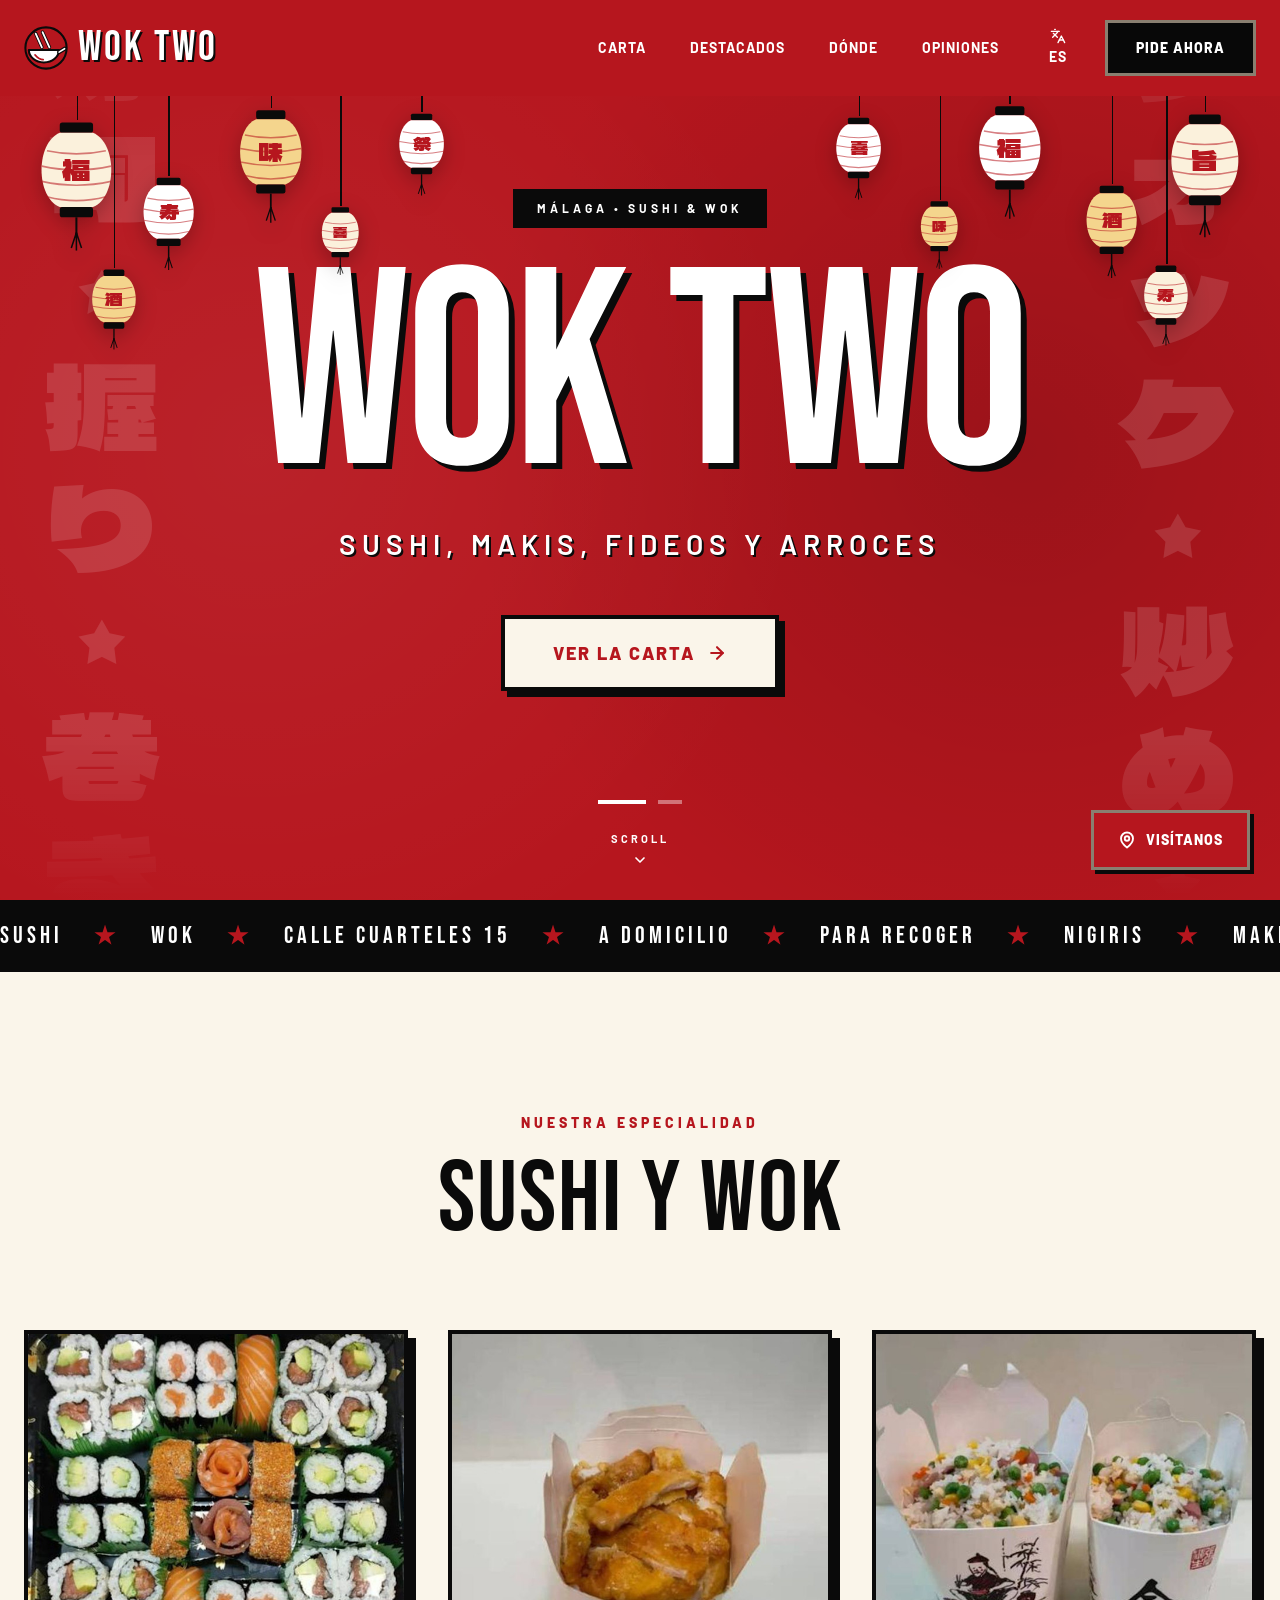
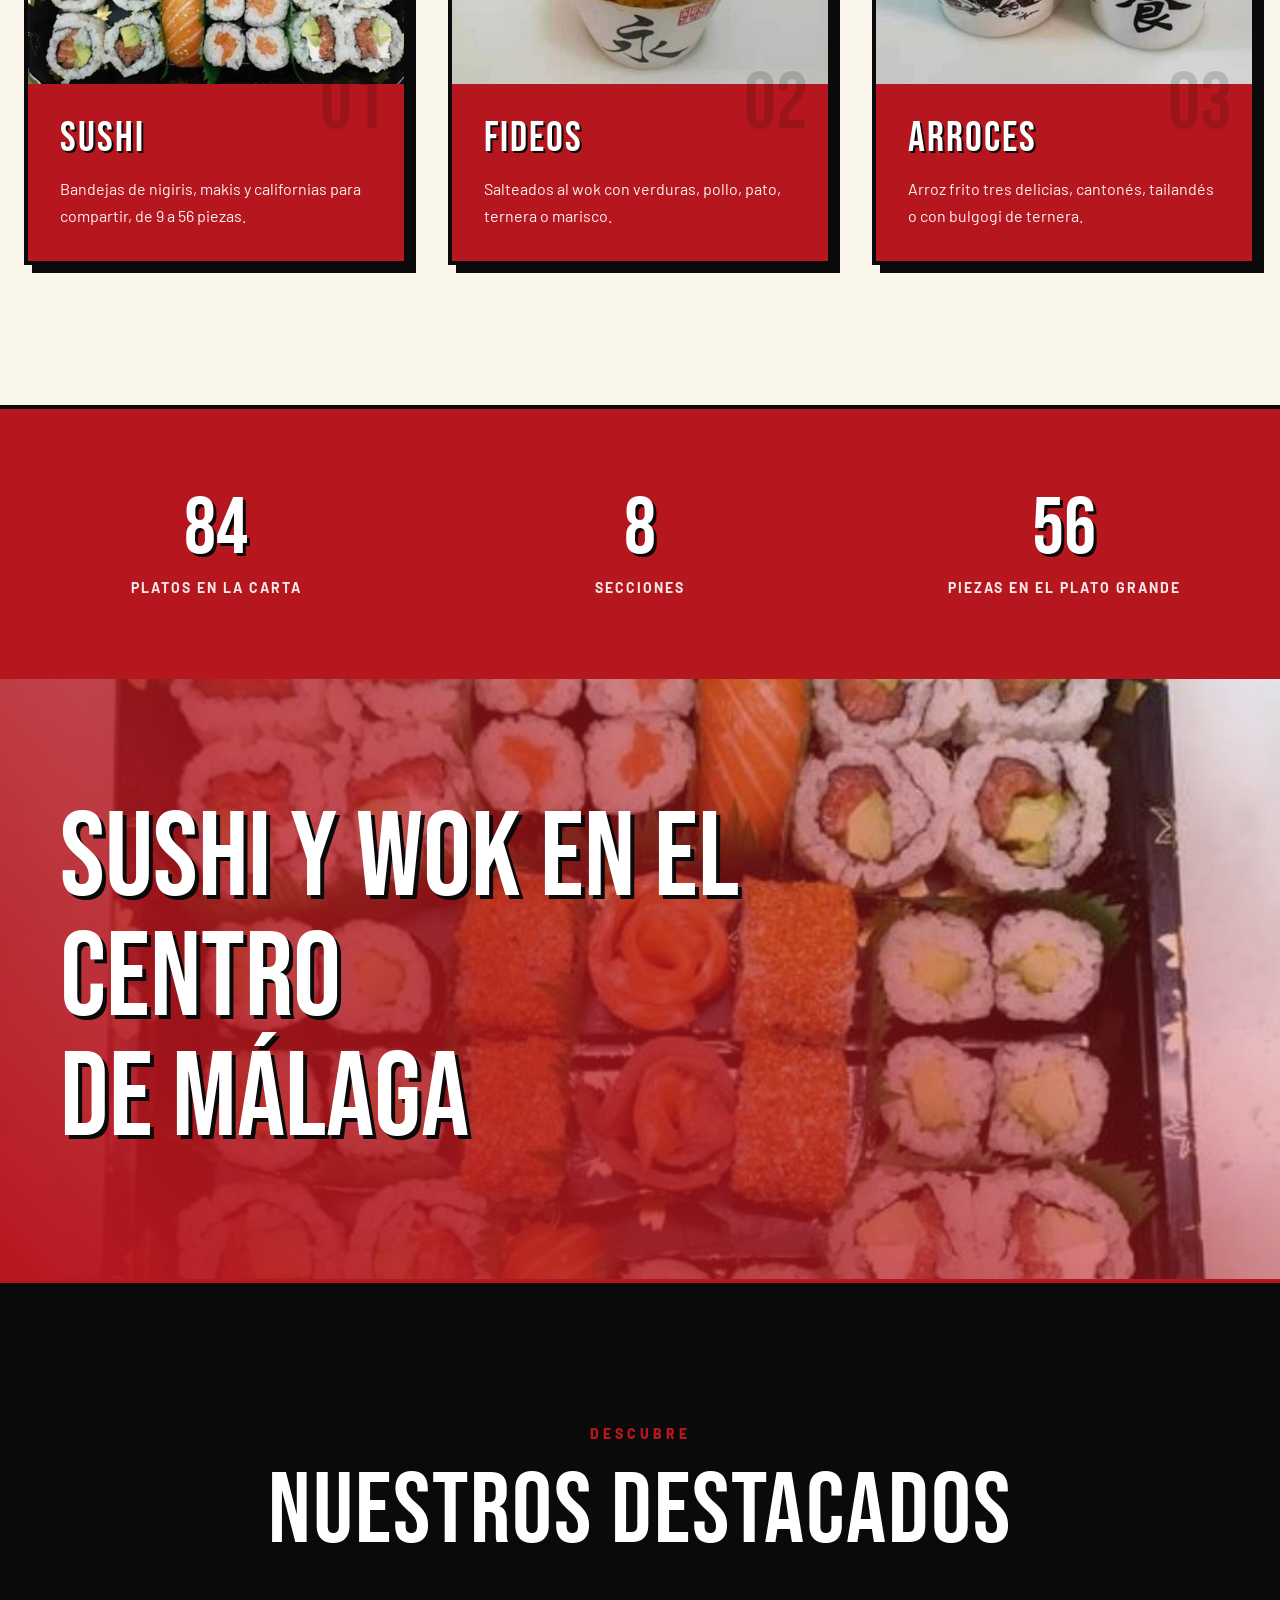
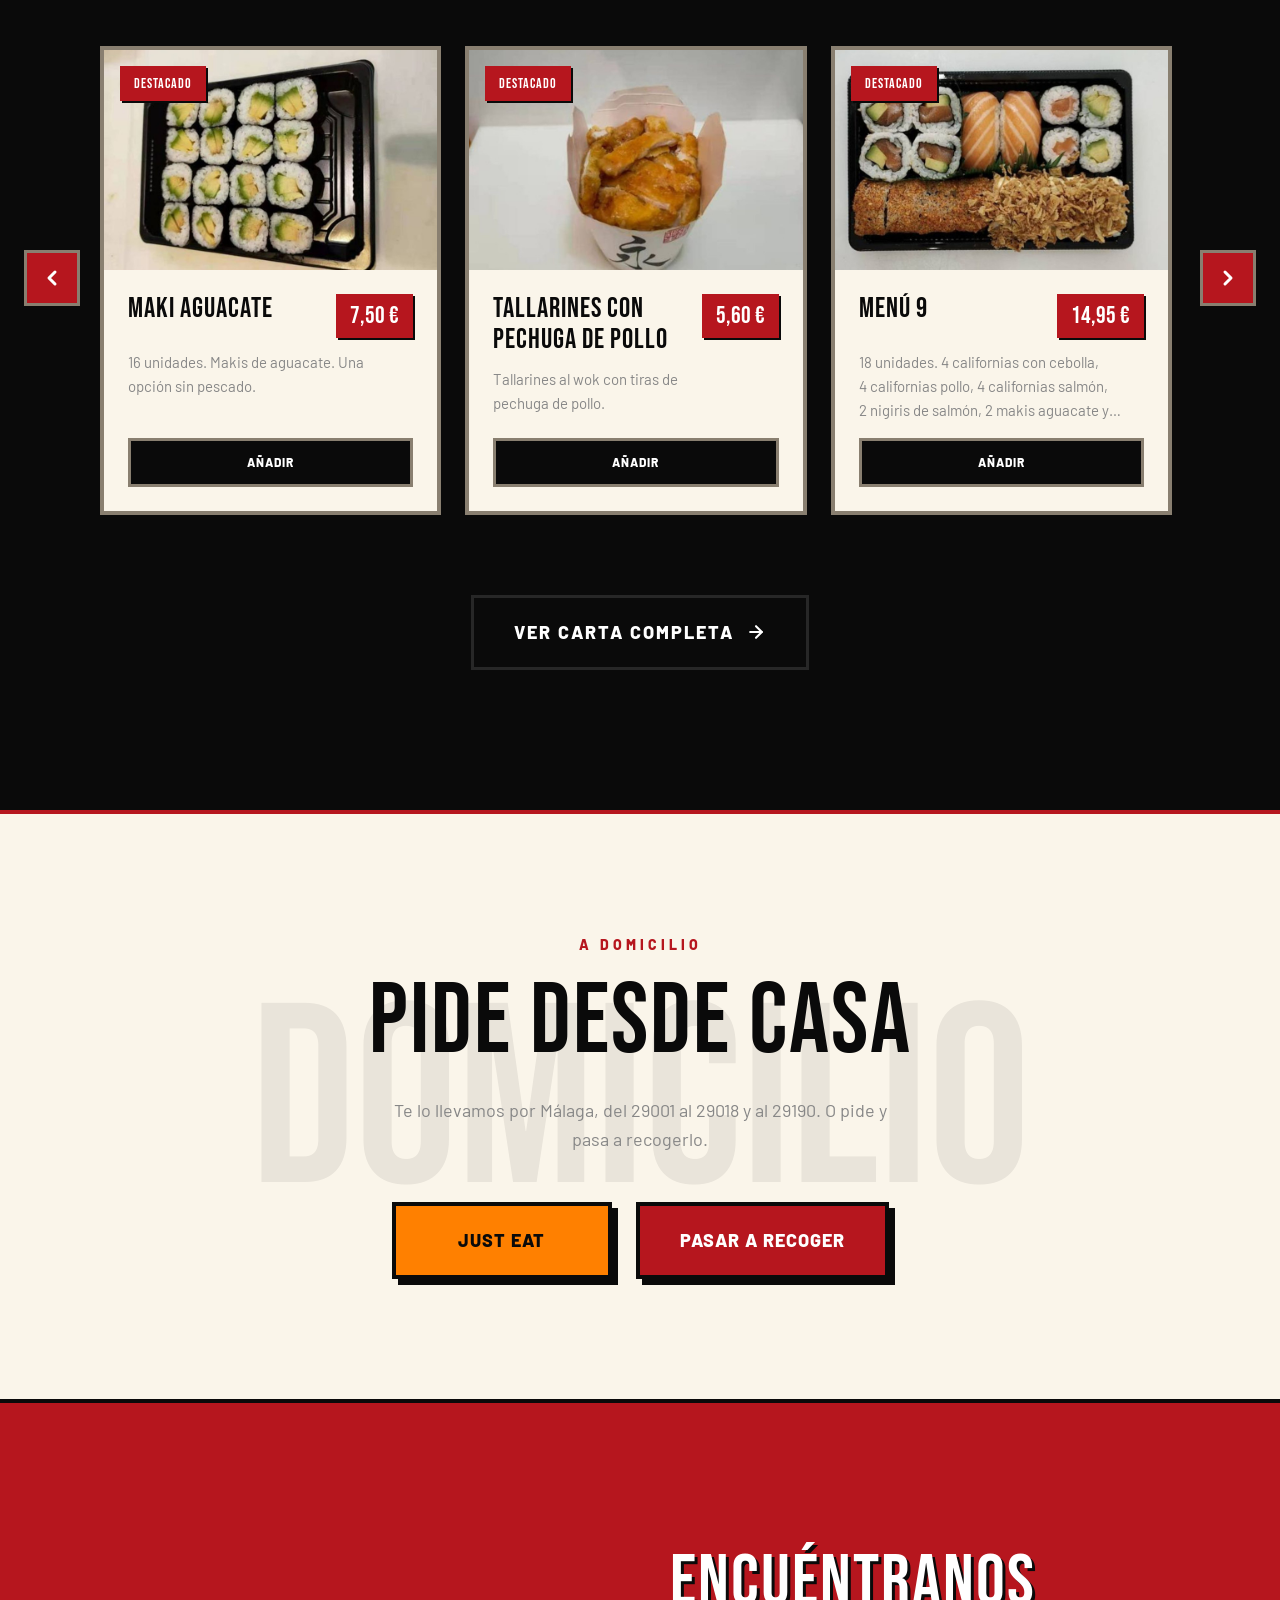
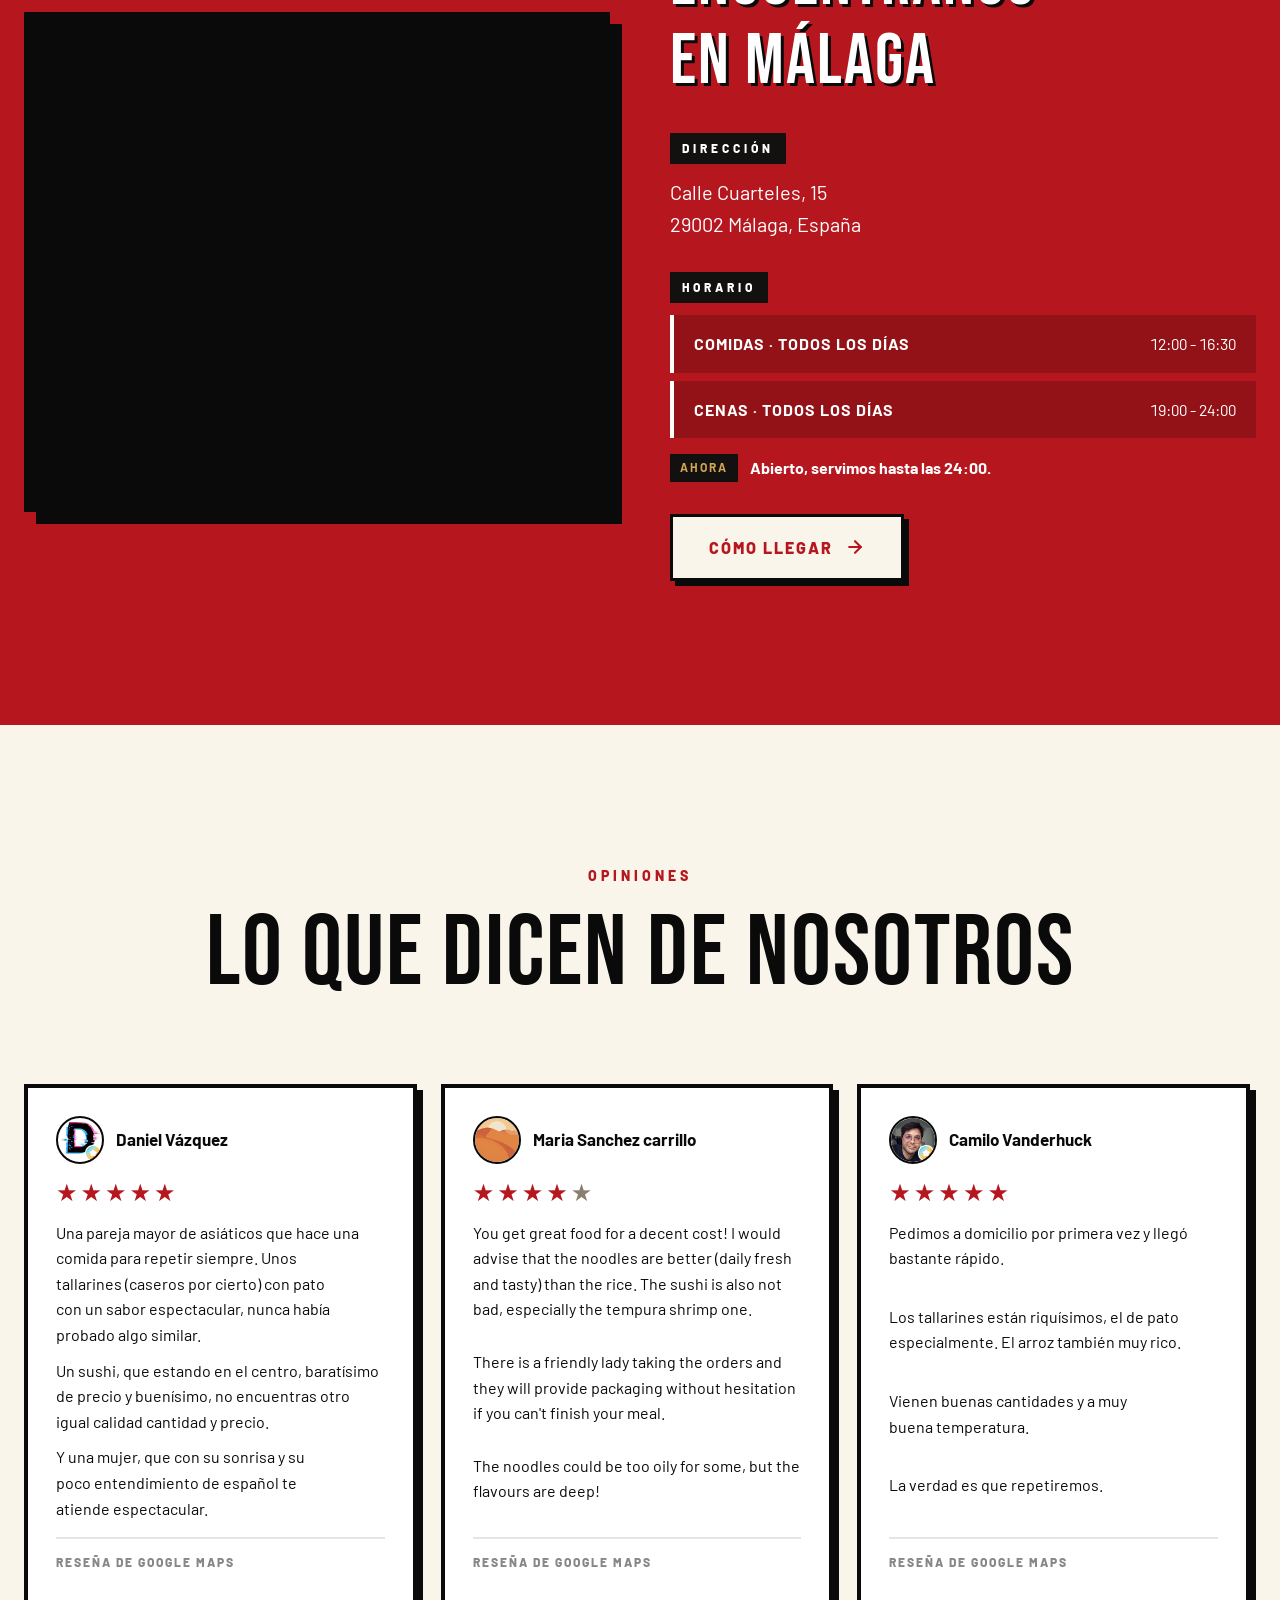
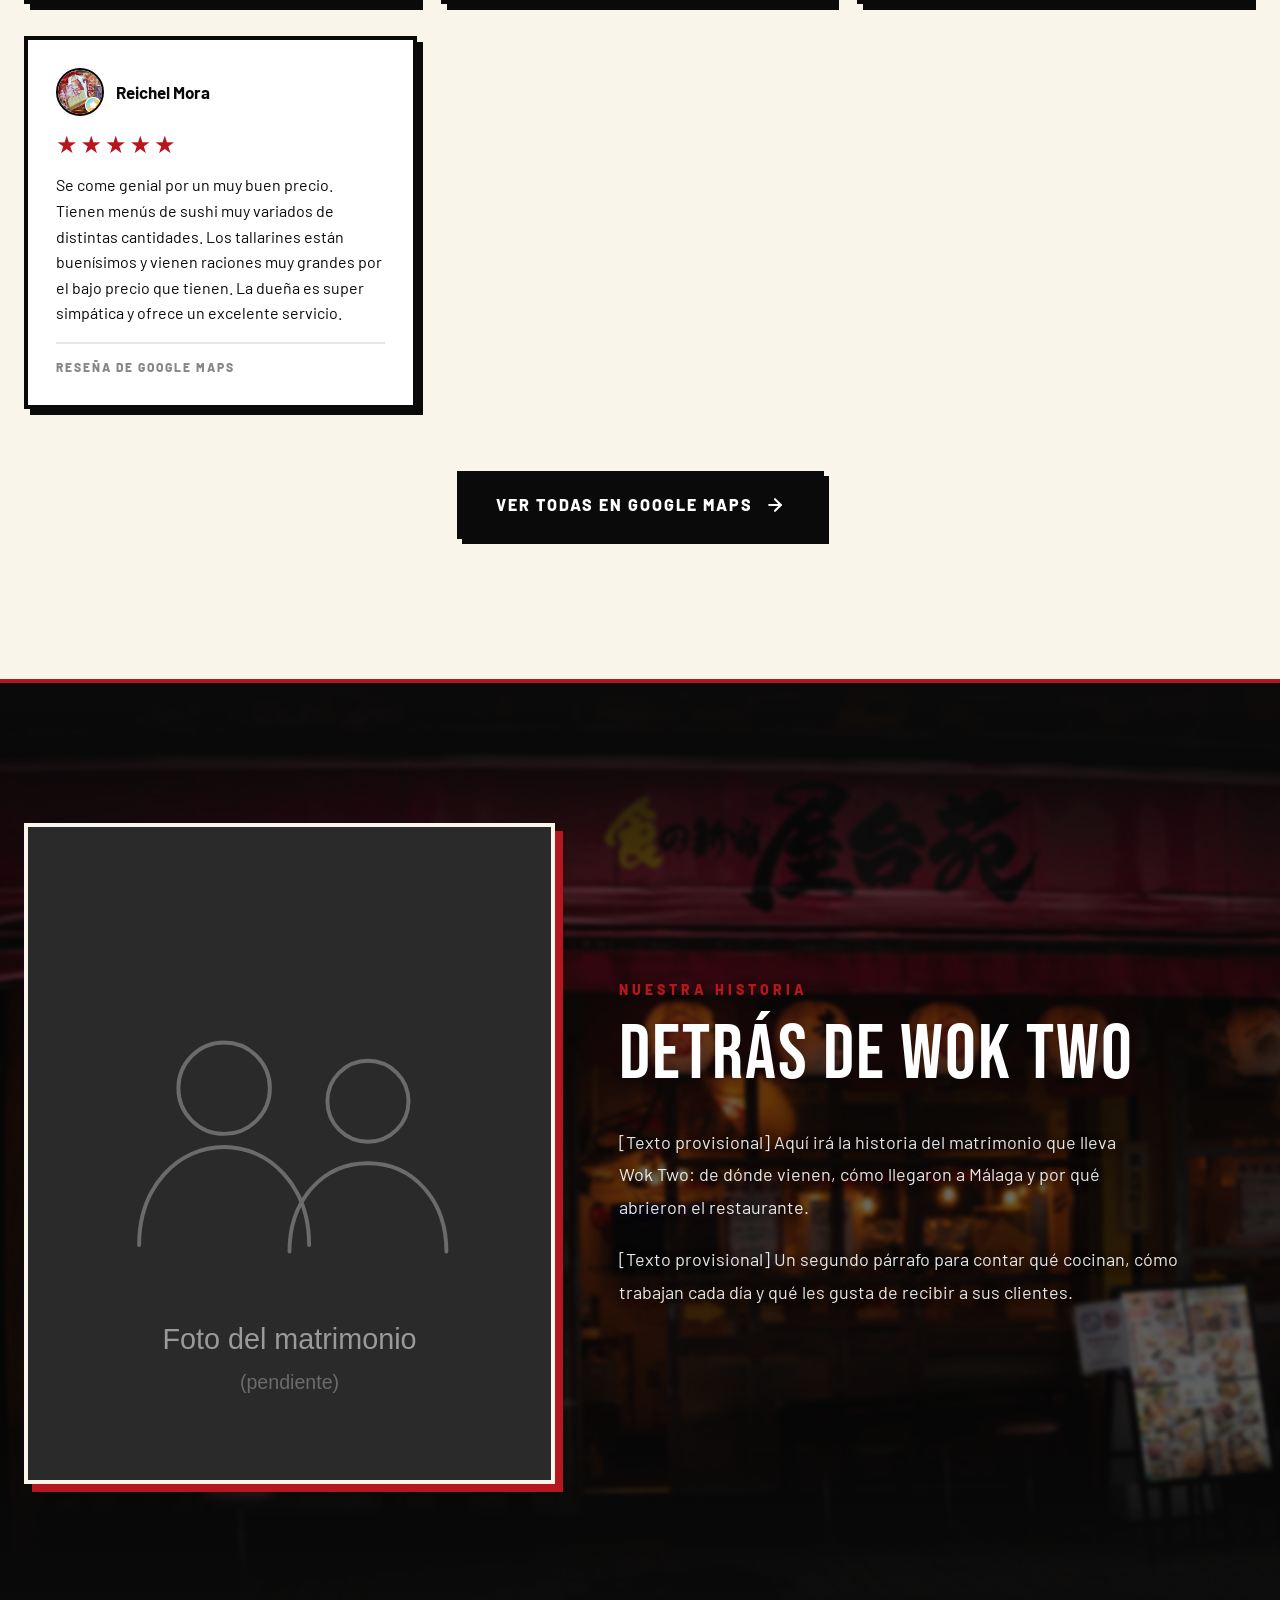
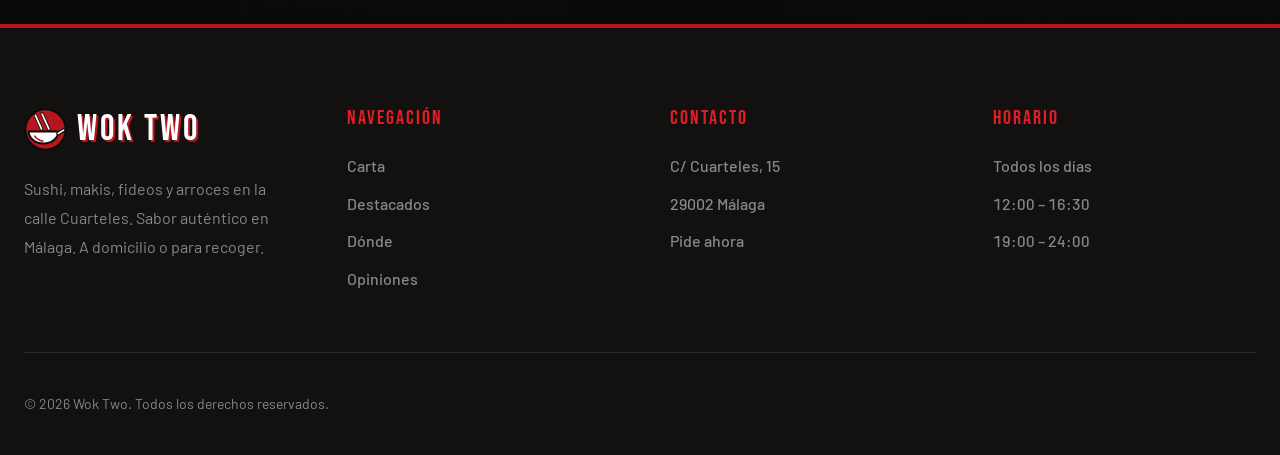
==== commit 7eed16e6: "Sección "Nuestra historia" con foto de fondo y mejoras - Nueva sección debajo de las opiniones: foto" ====
--- a/index.html
+++ b/index.html
@@ -21,7 +21,7 @@
 <meta name="twitter:card" content="summary_large_image">
 <link rel="preconnect" href="https://fonts.googleapis.com"><link rel="preconnect" href="https://fonts.gstatic.com" crossorigin>
 <link href="https://fonts.googleapis.com/css2?family=Bebas+Neue&family=Barlow:wght@400;500;600;700;800&family=Dela+Gothic+One&display=swap" rel="stylesheet">
-<link rel="stylesheet" href="styles.css?v=mwpmq74s">
+<link rel="stylesheet" href="styles.css?v=mwpn4z8j">
 <script>document.documentElement.classList.add('js');</script>
 </head>
 <body>
@@ -193,6 +193,17 @@
         <li class="review reveal" style="--d:0.30000000000000004s"><div class="review__who"><img src="images/avatar-4.png" alt="" width="48" height="48" loading="lazy" decoding="async"><strong>Reichel Mora</strong></div><p class="review__stars" role="img" aria-label="5 de 5 estrellas"><span aria-hidden="true">★★★★★<i></i></span></p><blockquote class="review__text"><p>Se come genial por un muy buen precio. Tienen menús de sushi muy variados de distintas cantidades. Los tallarines están buenísimos y vienen raciones muy grandes por el bajo precio que tienen. La dueña es super simpática y ofrece un excelente servicio.</p></blockquote><p class="review__from">Reseña de Google Maps</p></li>
       </ul>
       <p class="reviews__all"><a class="btn-white" href="https://www.google.com/maps/search/?api=1&query=Wok%20Two%2C%20Calle%20Cuarteles%2015%2C%2029002%20M%C3%A1laga" rel="noopener"><span>Ver todas en Google Maps</span><svg class="arrow" width="20" height="20" viewBox="0 0 24 24" fill="none" stroke="currentColor" stroke-width="2.5" stroke-linecap="round" stroke-linejoin="round" aria-hidden="true"><path d="M5 12h14"/><path d="m12 5 7 7-7 7"/></svg></a></p>
+    </div>
+  </section>
+
+  <section class="sec sec--black" id="historia" aria-labelledby="h-story">
+    <div class="container story">
+      <figure class="story__photo reveal"><img src="images/historia-placeholder.svg" alt="El matrimonio que lleva Wok Two (foto pendiente)" width="800" height="1000" loading="lazy" decoding="async"></figure>
+      <div class="story__text reveal" style="--d:.2s">
+        <span class="label">Nuestra historia</span>
+        <h2 class="title-xl" id="h-story">Detrás de Wok Two</h2>
+        <p>[Texto provisional] Aquí irá la historia del matrimonio que lleva Wok Two: de dónde vienen, cómo llegaron a Málaga y por qué abrieron el restaurante.</p><p>[Texto provisional] Un segundo párrafo para contar qué cocinan, cómo trabajan cada día y qué les gusta de recibir a sus clientes.</p>
+      </div>
     </div>
   </section>
 </main>
@@ -250,7 +261,7 @@
 <meta name="twitter:card" content="summary_large_image">
 <link rel="preconnect" href="https://fonts.googleapis.com"><link rel="preconnect" href="https://fonts.gstatic.com" crossorigin>
 <link href="https://fonts.googleapis.com/css2?family=Bebas+Neue&family=Barlow:wght@400;500;600;700;800&family=Dela+Gothic+One&display=swap" rel="stylesheet">
-<link rel="stylesheet" href="../styles.css?v=mwpmq74s">
+<link rel="stylesheet" href="../styles.css?v=mwpn4z8j">
 <script>document.documentElement.classList.add('js');<\/script>
 </head>
 <body>
@@ -422,6 +433,17 @@
         <li class="review reveal" style="--d:0.30000000000000004s"><div class="review__who"><img src="../images/avatar-4.png" alt="" width="48" height="48" loading="lazy" decoding="async"><strong>Reichel Mora</strong></div><p class="review__stars" role="img" aria-label="5 out of 5 stars"><span aria-hidden="true">★★★★★<i></i></span></p><blockquote class="review__text"><p>Se come genial por un muy buen precio. Tienen menús de sushi muy variados de distintas cantidades. Los tallarines están buenísimos y vienen raciones muy grandes por el bajo precio que tienen. La dueña es super simpática y ofrece un excelente servicio.</p></blockquote><p class="review__from">Google Maps review</p></li>
       </ul>
       <p class="reviews__all"><a class="btn-white" href="https://www.google.com/maps/search/?api=1&query=Wok%20Two%2C%20Calle%20Cuarteles%2015%2C%2029002%20M%C3%A1laga" rel="noopener"><span>See all on Google Maps</span><svg class="arrow" width="20" height="20" viewBox="0 0 24 24" fill="none" stroke="currentColor" stroke-width="2.5" stroke-linecap="round" stroke-linejoin="round" aria-hidden="true"><path d="M5 12h14"/><path d="m12 5 7 7-7 7"/></svg></a></p>
+    </div>
+  </section>
+
+  <section class="sec sec--black" id="historia" aria-labelledby="h-story">
+    <div class="container story">
+      <figure class="story__photo reveal"><img src="../images/historia-placeholder.svg" alt="The couple who run Wok Two (photo to come)" width="800" height="1000" loading="lazy" decoding="async"></figure>
+      <div class="story__text reveal" style="--d:.2s">
+        <span class="label">Our story</span>
+        <h2 class="title-xl" id="h-story">Behind Wok Two</h2>
+        <p>[Placeholder text] The story of the couple who run Wok Two will go here: where they come from, how they came to Málaga and why they opened the restaurant.</p><p>[Placeholder text] A second paragraph about what they cook, how they work every day and what they enjoy about welcoming customers.</p>
+      </div>
     </div>
   </section>
 </main>
@@ -456,14 +478,14 @@
   </form>
 </dialog>
 <script type="application/json" id="catalog">[["Menú 1, 12 unidades","Set Menu 1, 12 pieces",12],["Menú 2, 9 unidades","Set Menu 2, 9 pieces",9.95],["Menú 3, 11 unidades","Set Menu 3, 11 pieces",10.5],["Menú 4, 11 unidades","Set Menu 4, 11 pieces",11.5],["Menú 5, 16 unidades","Set Menu 5, 16 pieces",13.95],["Menú 6, 18 unidades","Set Menu 6, 18 pieces",13.95],["Menú 7, 18 unidades","Set Menu 7, 18 pieces",14.95],["Menú 8, 18 unidades","Set Menu 8, 18 pieces",15.5],["Menú 9, 18 unidades","Set Menu 9, 18 pieces",14.95],["Menú 10, 12 unidades","Set Menu 10, 12 pieces",11.5],["Menú 11, 40 unidades","Set Menu 11, 40 pieces",32],["Menú 12, 18 unidades","Set Menu 12, 18 pieces",14.5],["Menú 13, 20 unidades","Set Menu 13, 20 pieces",14.2],["Plato Grande, 56 unidades","Large Platter, 56 pieces",39],["Ensalada de Pepino","Cucumber Salad",3.2],["Rollitos Primavera","Spring Rolls",2.3],["Empanadillas Chinas","Chinese Dumplings",3.5],["Alitas de Pollo, 3 piezas","Chicken Wings, 3 pieces",4.5],["Pan de Gambas","Prawn Crackers",1.5],["Rainbow Roll, 9 unidades","Rainbow Roll, 9 pieces",9.9],["Nigiri de Anguila, 2 piezas","Eel Nigiri, 2 pieces",3.2],["Nigiri de Langostino, 2 piezas","Prawn Nigiri, 2 pieces",3.2],["Nigiri de Atún, 2 piezas","Tuna Nigiri, 2 pieces",3.2],["Nigiri de Salmón, 2 piezas","Salmon Nigiri, 2 pieces",3.2],["Nigiri de Salmón, 6 unidades","Salmon Nigiri, 6 pieces",7.8],["Maki Variado, 16 unidades","Assorted Maki, 16 pieces",7.5],["Maki Salmón, 16 unidades","Salmon Maki, 16 pieces",7.8],["Maki Aguacate, 16 unidades","Avocado Maki, 16 pieces",7.5],["Maki Variado, 8 unidades","Assorted Maki, 8 pieces",4],["Maki Salmón, 8 unidades","Salmon Maki, 8 pieces",4],["Maki Aguacate, 8 unidades","Avocado Maki, 8 pieces",4],["Maki de Salmón, 2 unidades","Salmon Maki, 2 pieces",1.5],["Maki de Atún, 2 unidades","Tuna Maki, 2 pieces",1.5],["Maki de Gambas, 2 unidades","Prawn Maki, 2 pieces",1.5],["Maki de Aguacate, 2 unidades","Avocado Maki, 2 pieces",1.5],["Futo Maki, 5 unidades","Futo Maki, 5 pieces",6],["Tallarines con Huevo y Verduras, pequeño","Noodles with Egg and Vegetables, small",3.4],["Tallarines con Huevo y Verduras, grande","Noodles with Egg and Vegetables, large",3.9],["Fideos con Verduras","Vermicelli with Vegetables",5],["Tallarines con Pechuga de Pollo","Noodles with Chicken Breast",5.6],["Tallarines con Pato","Noodles with Duck",6.5],["Fideos con Langostino","Vermicelli with Prawns",6.5],["Tallarines con Marisco","Noodles with Seafood",6.2],["Tallarines con Muslo de Pollo","Noodles with Chicken Thigh",6],["Fideos Frito con Ternera","Fried Vermicelli with Beef",7.5],["Fideos Frito con Pollo","Fried Vermicelli with Chicken",7],["Tallarines Fritos con Ternera","Fried Noodles with Beef",7.5],["Tallarines Frito con Pollo","Fried Noodles with Chicken",6.8],["Arroz Frito Tres Delicias, pequeño","Three Delights Fried Rice, small",3.4],["Arroz Frito Tres Delicias, grande","Three Delights Fried Rice, large",3.9],["Arroz Frito con Verduras","Vegetable Fried Rice",3.95],["Arroz Frito con Pollo","Chicken Fried Rice",5.2],["Arroz Bulgogi Blanco con Ternera","White Rice with Beef Bulgogi",6.5],["Arroz Frito con Pollo Curry al Estilo Tailandés","Thai-Style Chicken Curry Fried Rice",6.5],["Arroz Frito con Marisco","Seafood Fried Rice",6.2],["Arroz Frito con Ternera","Beef Fried Rice",6.9],["Arroz Frito Estilo Tailandés","Thai-Style Fried Rice",6.5],["Arroz Frito Estilo Cantonés","Cantonese-Style Fried Rice",6.8],["Solomillo de Pollo","Chicken Tenderloin",3.95],["Pollo con Almendras","Chicken with Almonds",6.5],["Langostino Frito, 10 piezas","Fried Prawns, 10 pieces",5],["Tempura de Langostinos Roll, 8 unidades","Prawn Tempura Roll, 8 pieces",5.9],["California con Cebolla, 9 unidades","California with Onion, 9 pieces",5.9],["Ternera con Bambú y Setas Chinas","Beef with Bamboo and Chinese Mushrooms",7],["Salmón Rollo con Queso, 9 unidades","Salmon and Cheese Roll, 9 pieces",7.5],["California Salmón, 9 unidades","Salmon California, 9 pieces",6.5],["California Pollo, 9 unidades","Chicken California, 9 pieces",6.95],["California Wakame, 9 unidades","Wakame California, 9 pieces",6.9],["Spicy California, 9 unidades","Spicy California, 9 pieces",5.9],["Salmón Uramaki, 9 unidades","Salmon Uramaki, 9 pieces",8.8],["Ternera con Salsa Ostras","Beef in Oyster Sauce",7],["California Wakame, 12 unidades","Wakame California, 12 pieces",9],["Avocado Roll, 9 unidades","Avocado Roll, 9 pieces",8.2],["Temaki, 1 unidad","Temaki, 1 piece",4.5],["Tartar","Tartare",8.2],["Patatas y Solomillo de Pollo con Salsa","Potatoes and Chicken Tenderloin with Sauce",4.5],["Patatas Lux","Lux Potato Wedges",3.8],["Patatas y Huevo con Salsa","Potatoes and Egg with Sauce",4.2],["Coca Cola Sabor Original, lata 330 ml","Coca-Cola Original Taste, 330 ml can",2.8],["Monster Energy Original, lata 500 ml","Monster Energy Original, 500 ml can",3],["Fanta Naranja, lata 330 ml","Fanta Orange, 330 ml can",2.8],["Sprite, lata 330 ml","Sprite, 330 ml can",2.8],["Agua, botella","Water, bottle",1.5],["Cerveza","Beer",2.8]]<\/script>
-<script src="../app.js?v=mwpmq74s"><\/script>
-<script src="../cart.js?v=mwpmq74s"><\/script>
+<script src="../app.js?v=mwpn4z8j"><\/script>
+<script src="../cart.js?v=mwpn4z8j"><\/script>
 <script>document.querySelectorAll('[data-slot] img').forEach((i) => { if (i.complete && !i.naturalWidth) i.remove(); else i.addEventListener('error', () => i.remove(), { once: true }); });<\/script>
 </body>
 </html>
 </script>
-<script src="app.js?v=mwpmq74s"></script>
-<script src="cart.js?v=mwpmq74s"></script>
+<script src="app.js?v=mwpn4z8j"></script>
+<script src="cart.js?v=mwpn4z8j"></script>
 <script>document.querySelectorAll('[data-slot] img').forEach((i) => { if (i.complete && !i.naturalWidth) i.remove(); else i.addEventListener('error', () => i.remove(), { once: true }); });</script>
 </body>
 </html>
--- a/styles.css
+++ b/styles.css
@@ -483,3 +483,33 @@
   .reviews, .grid { scrollbar-width: none; }
   .reviews::-webkit-scrollbar, .grid::-webkit-scrollbar { display: none; }
 }
+
+/* Nuestra historia: foto a un lado, texto al otro */
+.story { display: grid; grid-template-columns: minmax(0, 5fr) minmax(0, 6fr); gap: 64px; align-items: center; }
+.story__photo { margin: 0; border: 4px solid var(--cream); box-shadow: var(--sh-red, 8px 8px 0 var(--red)); background: var(--black-soft); overflow: hidden; }
+.story__photo img { display: block; width: 100%; height: auto; aspect-ratio: 4 / 5; object-fit: cover; }
+.story__text .label { margin-bottom: 16px; }
+.story__text .title-xl { margin-bottom: 32px; font-size: clamp(44px, 6vw, 80px); color: var(--white); }
+.story__text p { max-width: 56ch; margin: 0 0 20px; font-size: 18px; line-height: 1.8; color: rgb(255 255 255 / 0.9); text-shadow: 0 1px 8px var(--black); }
+@media (max-width: 56.25rem) { .story { grid-template-columns: minmax(0, 1fr); gap: 40px; } .story__photo { max-width: 440px; } }
+@media (max-width: 40rem) { .story__photo { border-width: 3px; box-shadow: 5px 5px 0 var(--red); } .story__text p { font-size: 16px; } }
+
+/* Foto de "Nuestra historia": hover y ampliación al pulsar */
+.js .story__photo.reveal { transition: opacity 0.8s var(--expo) var(--d, 0s), transform 0.5s var(--expo), box-shadow 0.5s var(--expo); }
+.story__photo img { cursor: zoom-in; transition: transform 0.6s var(--expo); }
+@media (hover: hover) {
+  .js .story__photo.reveal.visible:hover, .story__photo:hover { transform: translate(4px, 4px); box-shadow: 4px 4px 0 var(--red); }
+  .story__photo:hover img { transform: scale(1.06); }
+}
+
+/* Fondo de "Nuestra historia": foto de una izakaya japonesa con farolillos, desenfocada y oscurecida para que el texto se lea */
+#historia { overflow: hidden; }
+#historia::before { content: ""; position: absolute; inset: -12px; background: url("images/fondo-izakaya.webp") center 45% / cover no-repeat; filter: blur(2px); pointer-events: none; }
+#historia::after { content: ""; position: absolute; inset: 0; background: linear-gradient(to bottom, var(--black) 0, rgb(10 10 10 / 0.6) 22%, rgb(10 10 10 / 0.6) 78%, var(--black) 100%); pointer-events: none; }
+#historia .container { position: relative; z-index: 1; }
+
+/* El fondo de "Nuestra historia" se mueve muy despacio (zoom y desplazamiento suaves), salvo con movimiento reducido */
+@media (prefers-reduced-motion: no-preference) {
+  #historia::before { animation: story-drift 28s ease-in-out infinite alternate; will-change: transform; }
+}
+@keyframes story-drift { from { transform: scale(1.04) translate3d(-1.5%, 0, 0); } to { transform: scale(1.16) translate3d(1.5%, -2%, 0); } }
--- a/styles.css
+++ b/styles.css
@@ -483,3 +483,33 @@
   .reviews, .grid { scrollbar-width: none; }
   .reviews::-webkit-scrollbar, .grid::-webkit-scrollbar { display: none; }
 }
+
+/* Nuestra historia: foto a un lado, texto al otro */
+.story { display: grid; grid-template-columns: minmax(0, 5fr) minmax(0, 6fr); gap: 64px; align-items: center; }
+.story__photo { margin: 0; border: 4px solid var(--cream); box-shadow: var(--sh-red, 8px 8px 0 var(--red)); background: var(--black-soft); overflow: hidden; }
+.story__photo img { display: block; width: 100%; height: auto; aspect-ratio: 4 / 5; object-fit: cover; }
+.story__text .label { margin-bottom: 16px; }
+.story__text .title-xl { margin-bottom: 32px; font-size: clamp(44px, 6vw, 80px); color: var(--white); }
+.story__text p { max-width: 56ch; margin: 0 0 20px; font-size: 18px; line-height: 1.8; color: rgb(255 255 255 / 0.9); text-shadow: 0 1px 8px var(--black); }
+@media (max-width: 56.25rem) { .story { grid-template-columns: minmax(0, 1fr); gap: 40px; } .story__photo { max-width: 440px; } }
+@media (max-width: 40rem) { .story__photo { border-width: 3px; box-shadow: 5px 5px 0 var(--red); } .story__text p { font-size: 16px; } }
+
+/* Foto de "Nuestra historia": hover y ampliación al pulsar */
+.js .story__photo.reveal { transition: opacity 0.8s var(--expo) var(--d, 0s), transform 0.5s var(--expo), box-shadow 0.5s var(--expo); }
+.story__photo img { cursor: zoom-in; transition: transform 0.6s var(--expo); }
+@media (hover: hover) {
+  .js .story__photo.reveal.visible:hover, .story__photo:hover { transform: translate(4px, 4px); box-shadow: 4px 4px 0 var(--red); }
+  .story__photo:hover img { transform: scale(1.06); }
+}
+
+/* Fondo de "Nuestra historia": foto de una izakaya japonesa con farolillos, desenfocada y oscurecida para que el texto se lea */
+#historia { overflow: hidden; }
+#historia::before { content: ""; position: absolute; inset: -12px; background: url("images/fondo-izakaya.webp") center 45% / cover no-repeat; filter: blur(2px); pointer-events: none; }
+#historia::after { content: ""; position: absolute; inset: 0; background: linear-gradient(to bottom, var(--black) 0, rgb(10 10 10 / 0.6) 22%, rgb(10 10 10 / 0.6) 78%, var(--black) 100%); pointer-events: none; }
+#historia .container { position: relative; z-index: 1; }
+
+/* El fondo de "Nuestra historia" se mueve muy despacio (zoom y desplazamiento suaves), salvo con movimiento reducido */
+@media (prefers-reduced-motion: no-preference) {
+  #historia::before { animation: story-drift 28s ease-in-out infinite alternate; will-change: transform; }
+}
+@keyframes story-drift { from { transform: scale(1.04) translate3d(-1.5%, 0, 0); } to { transform: scale(1.16) translate3d(1.5%, -2%, 0); } }
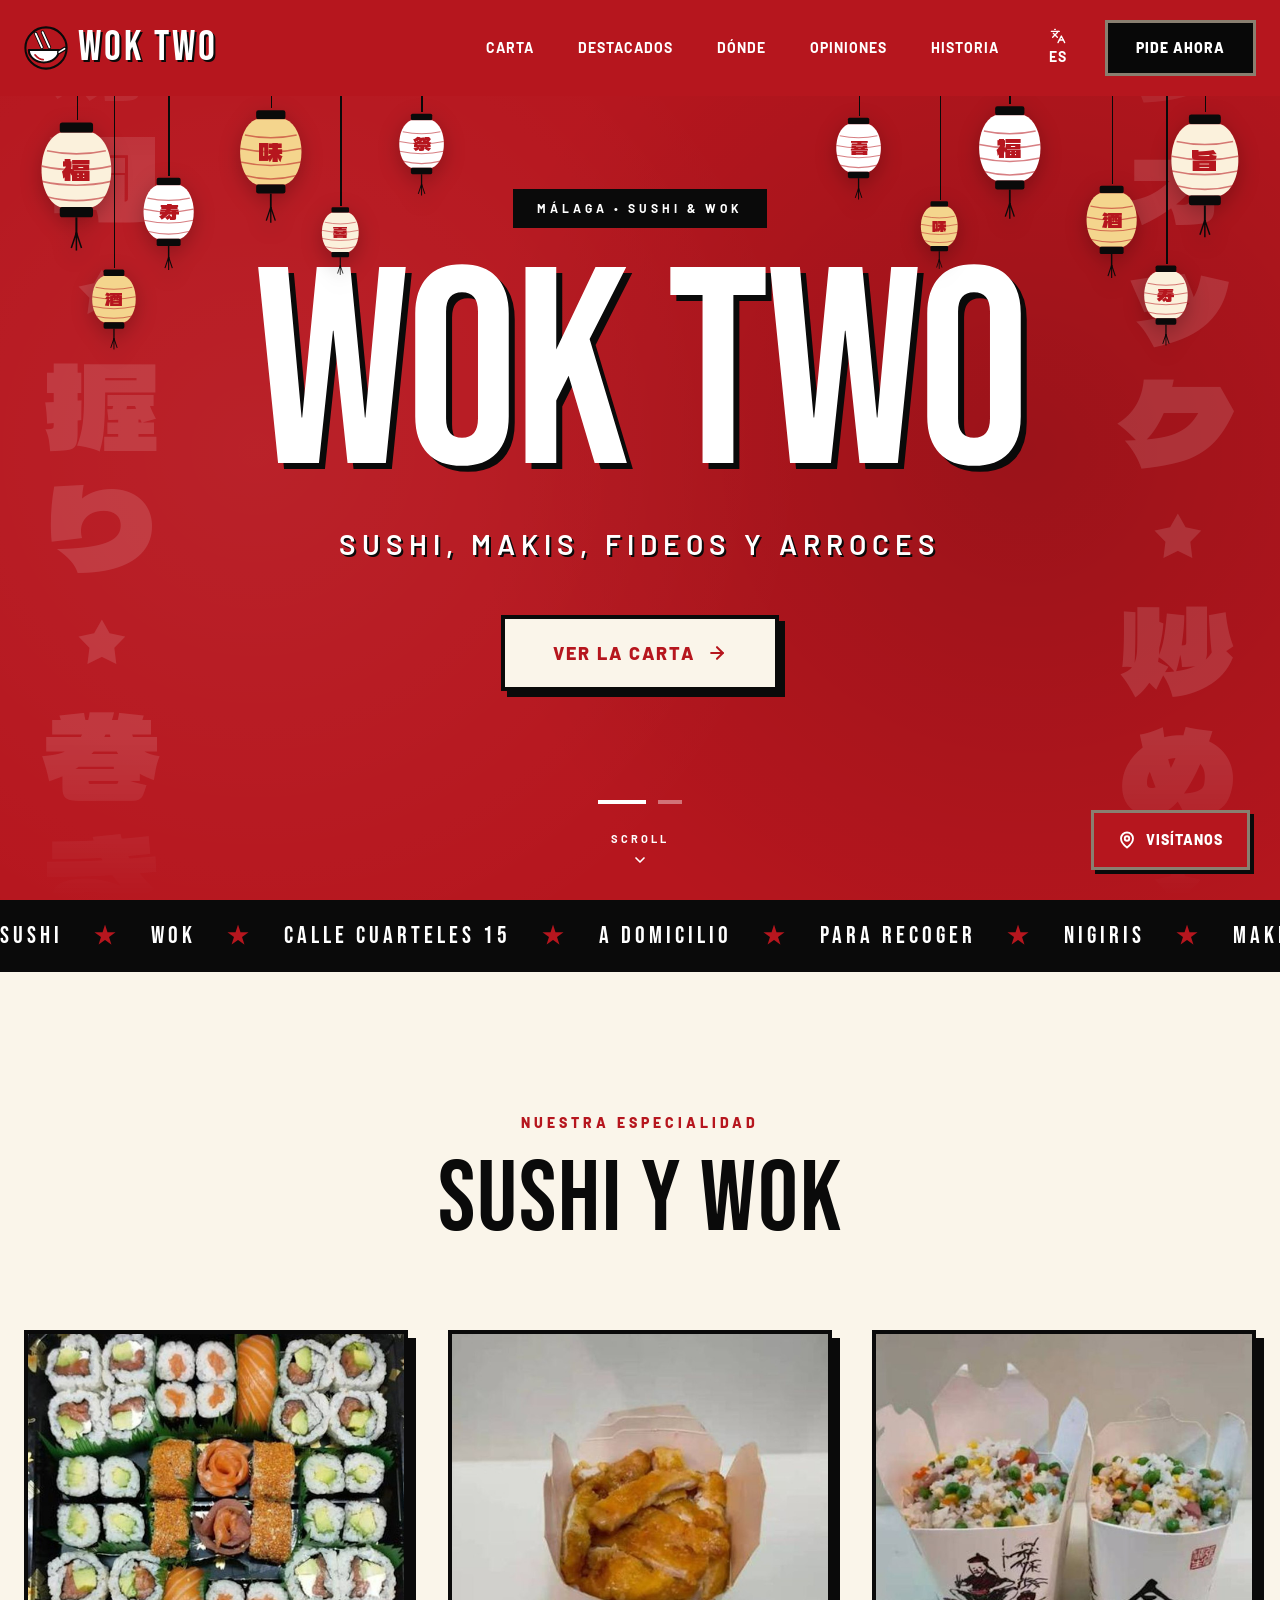
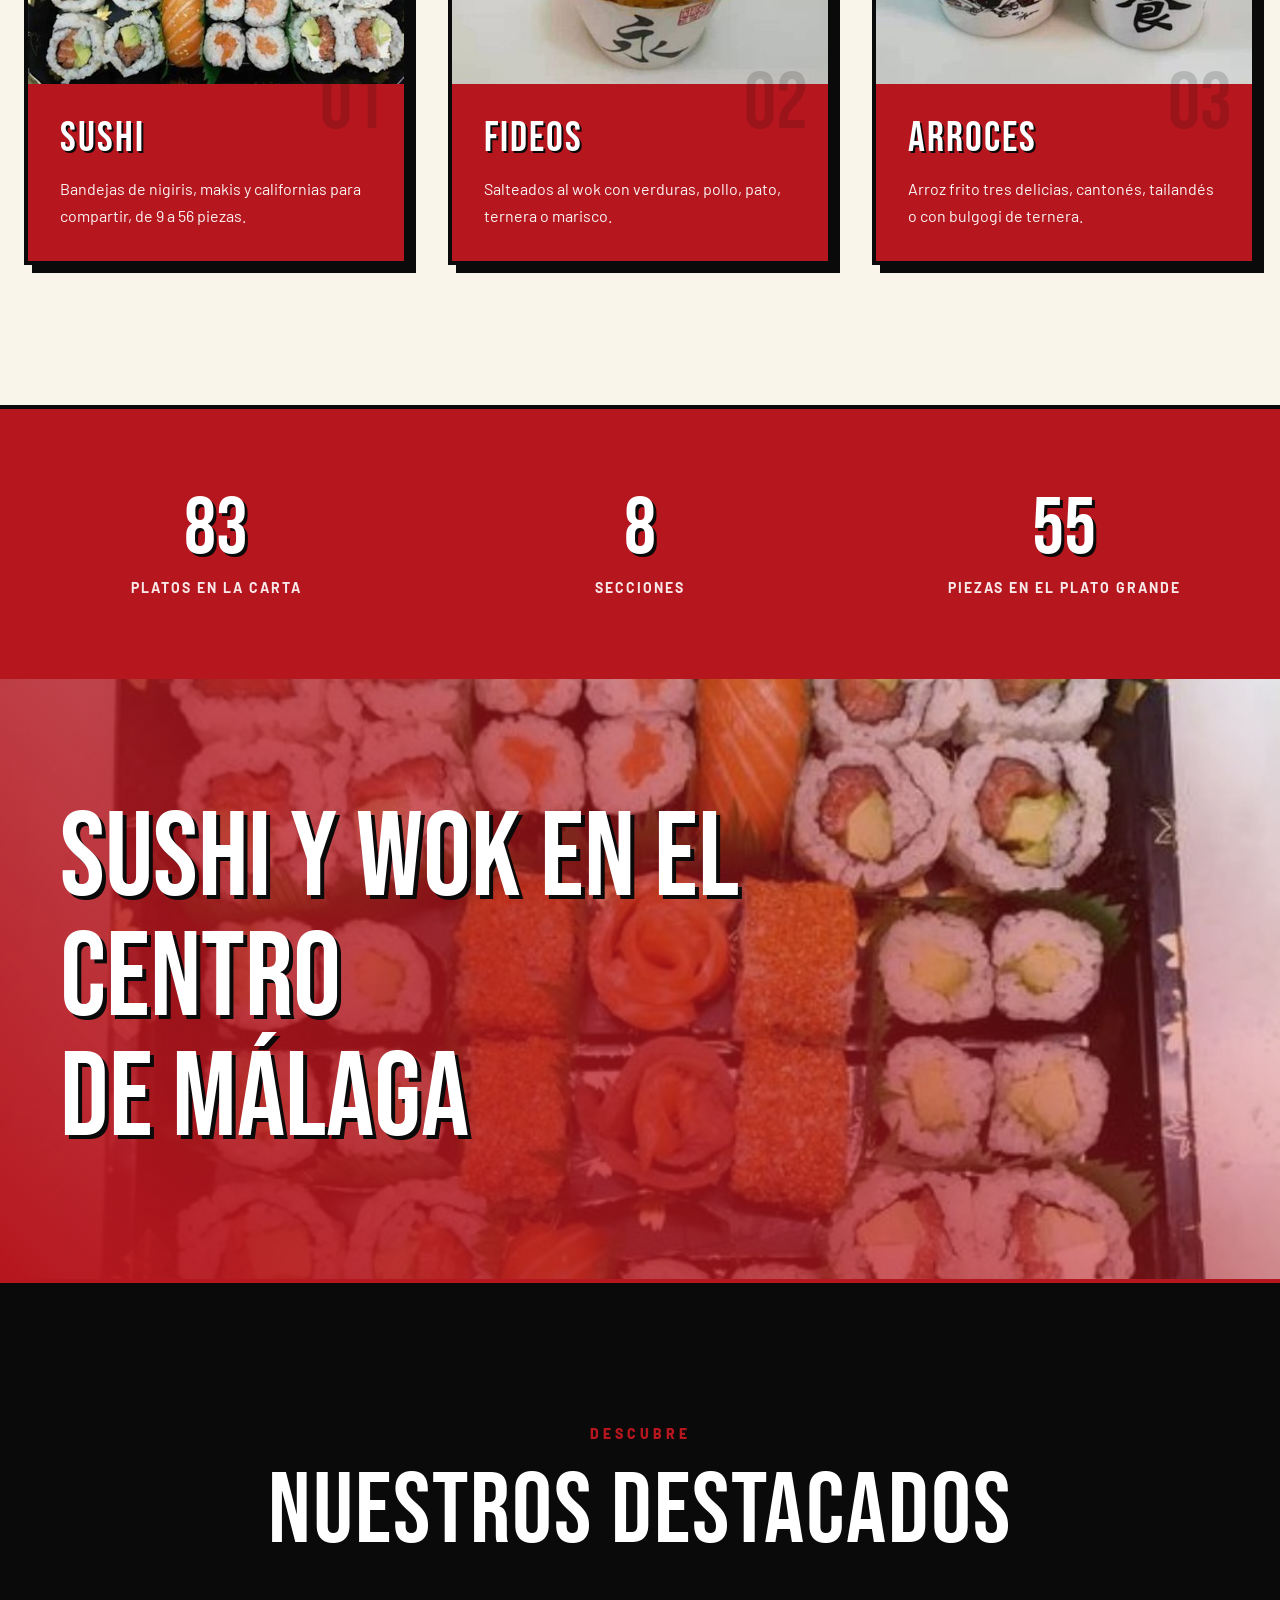
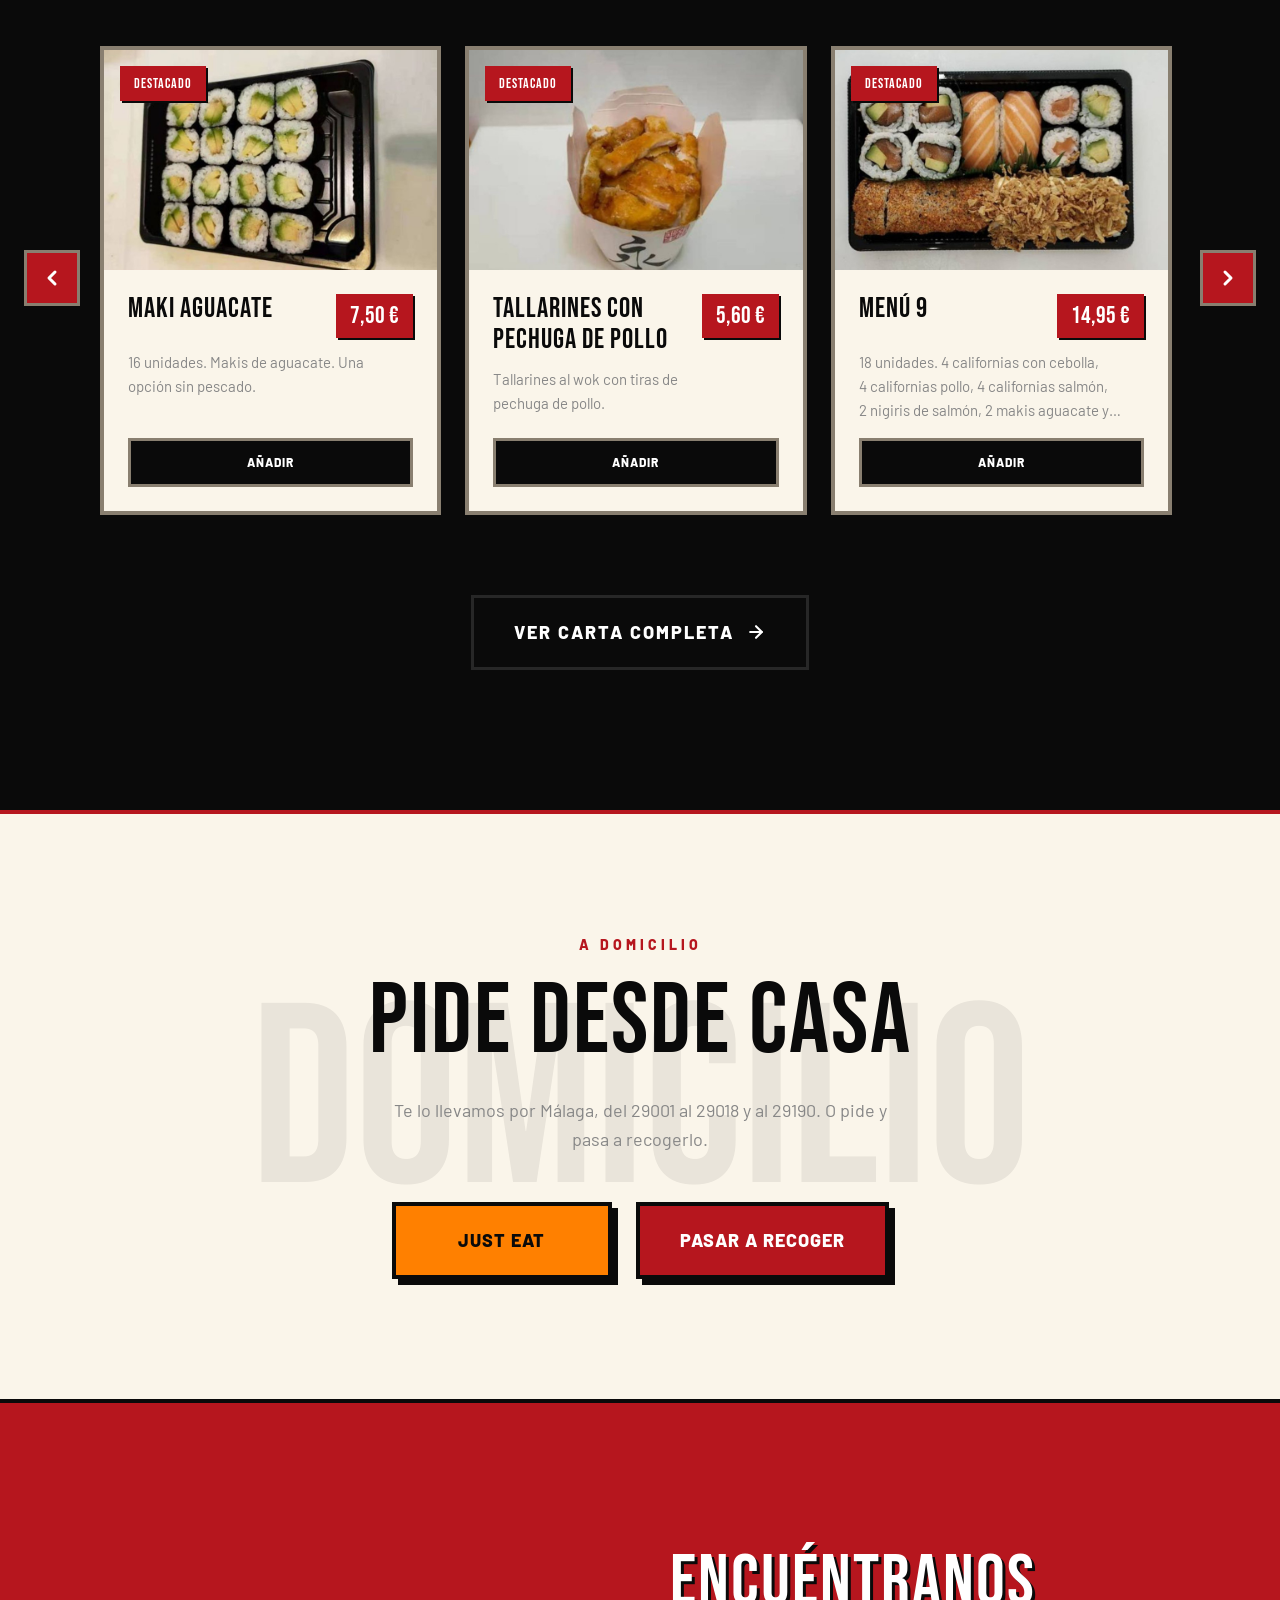
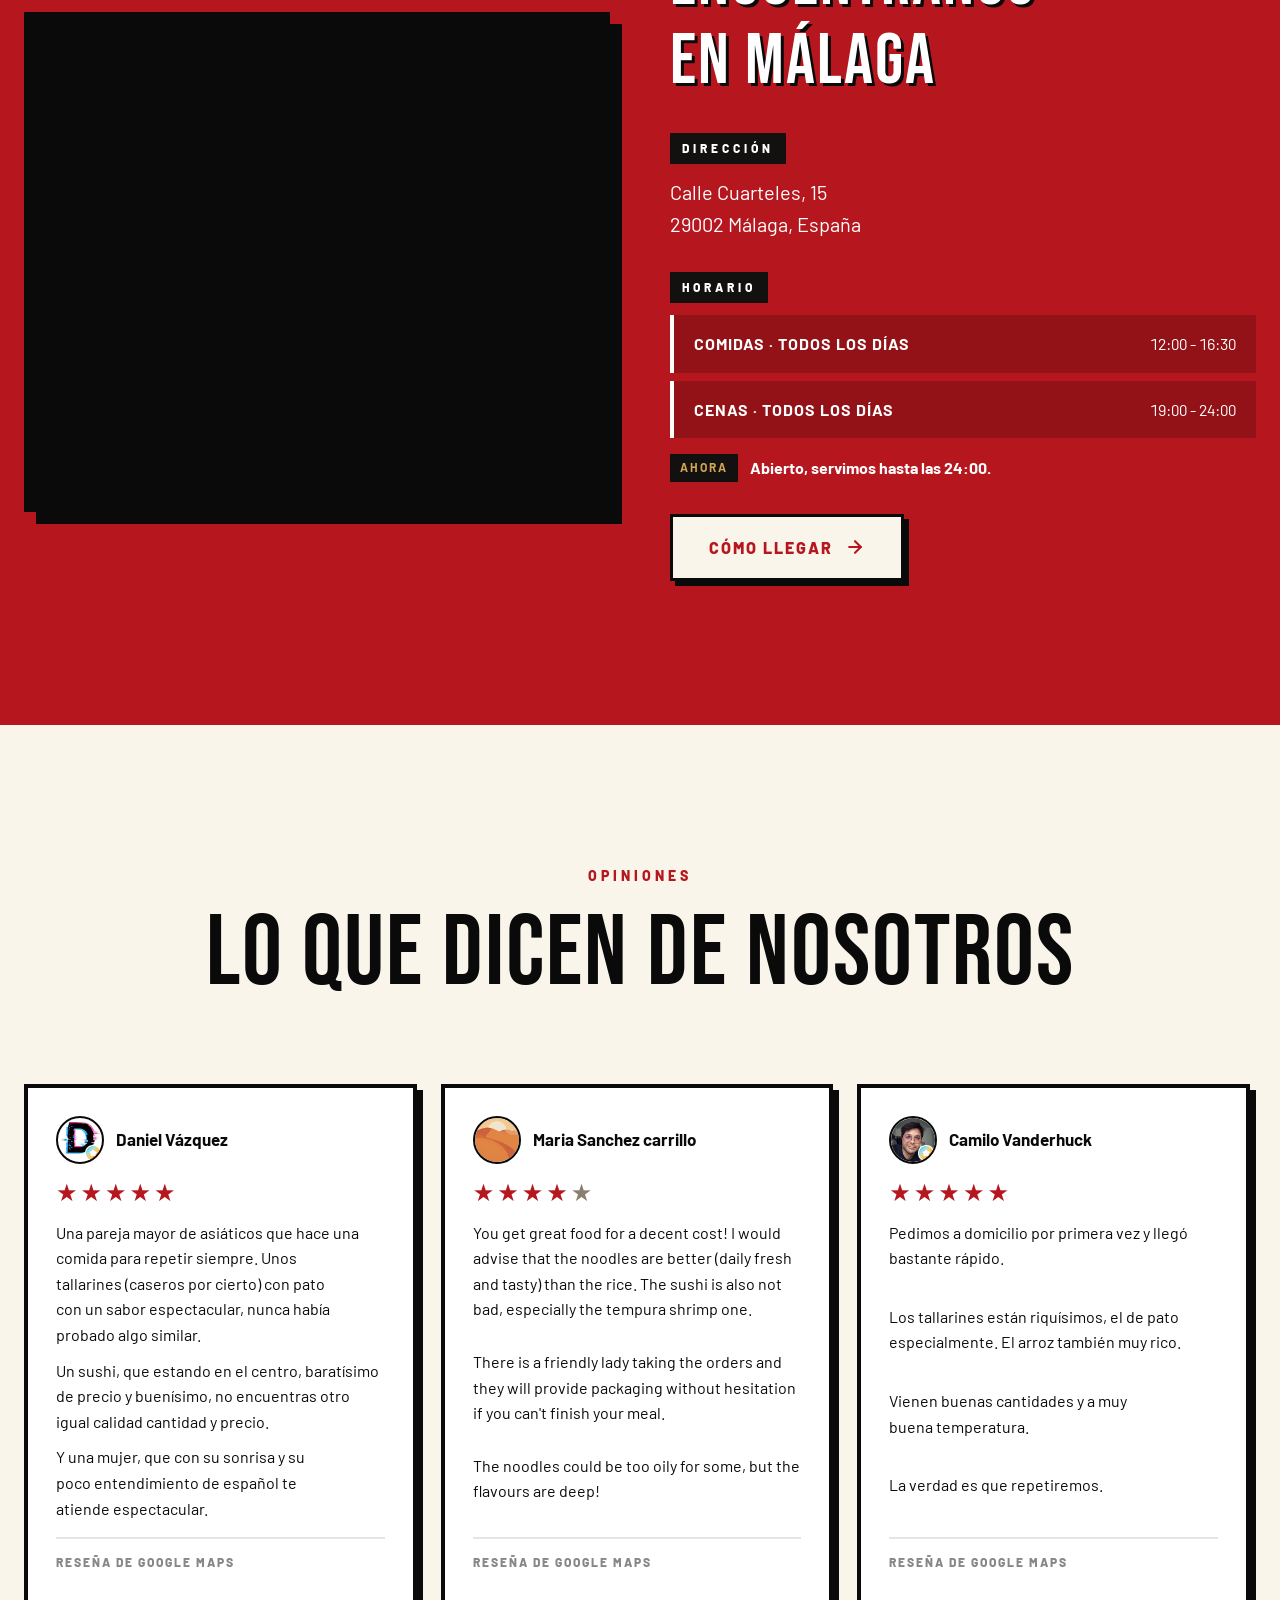
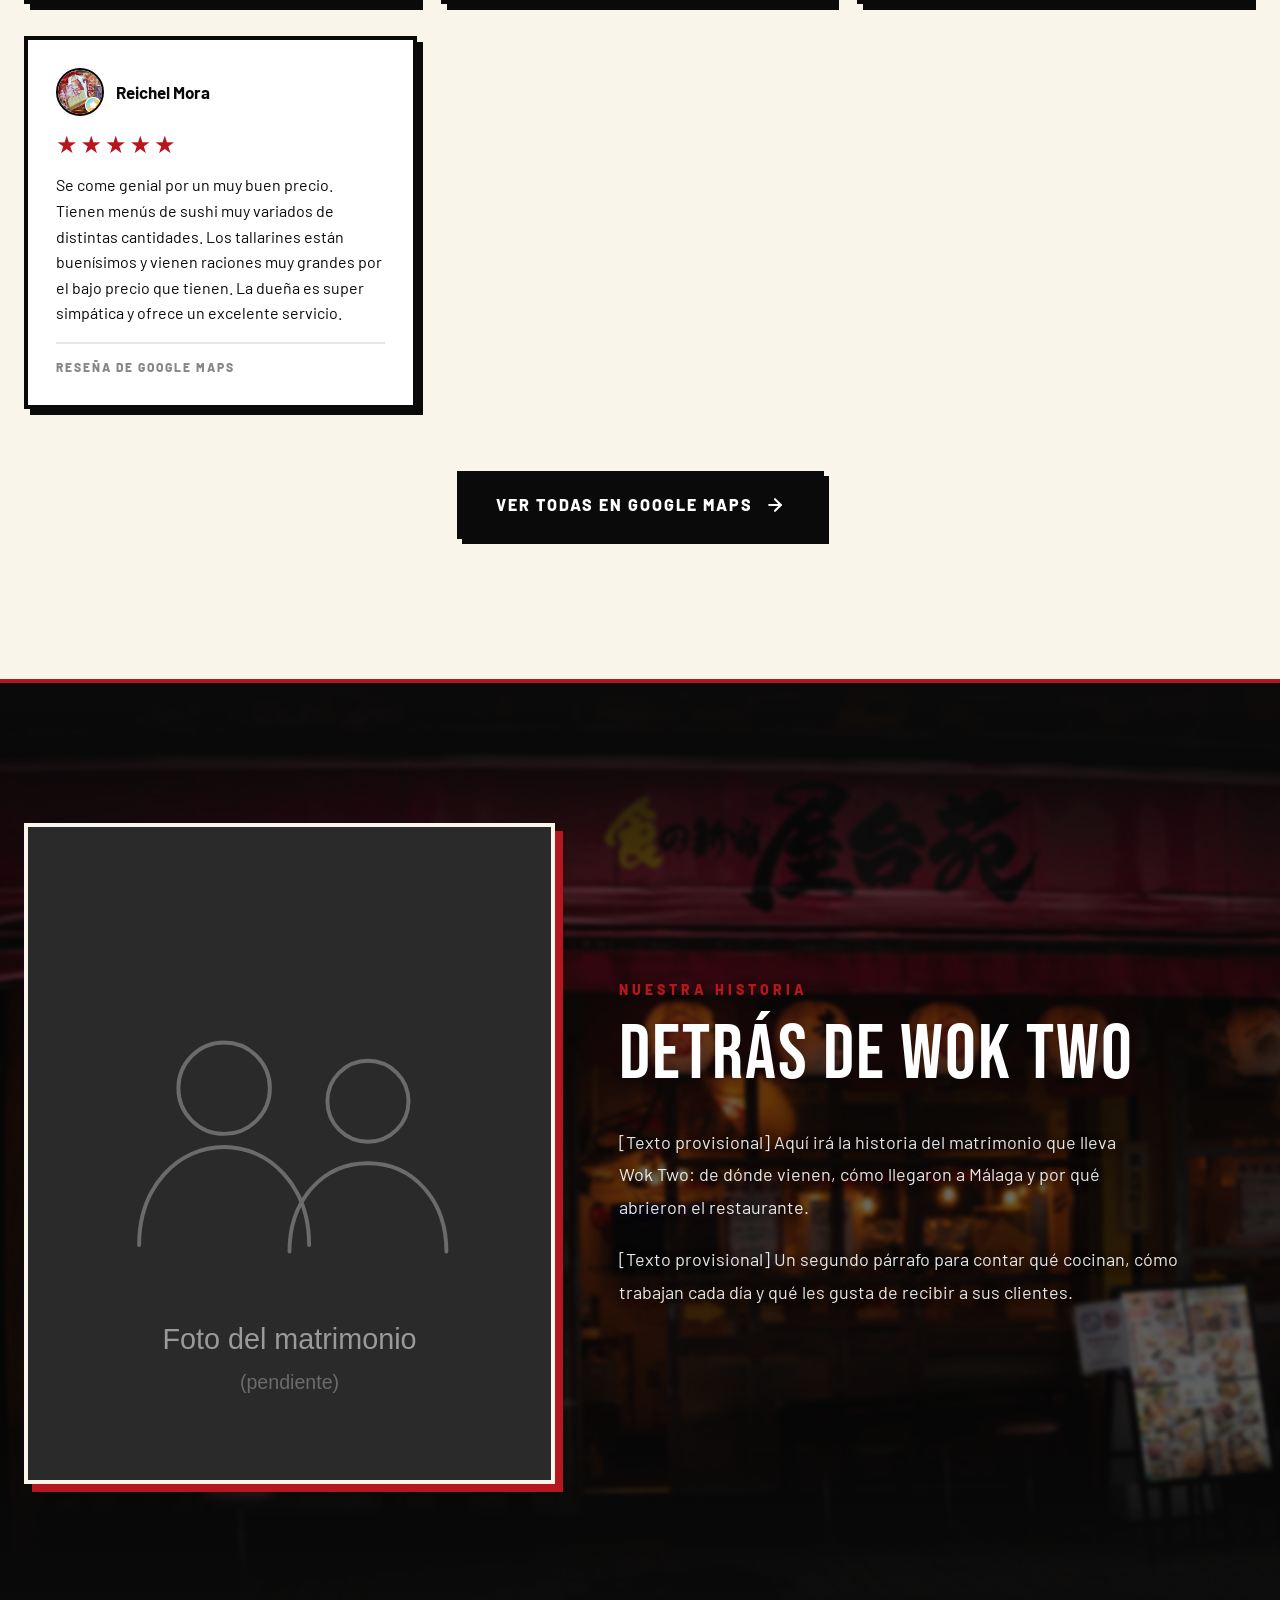
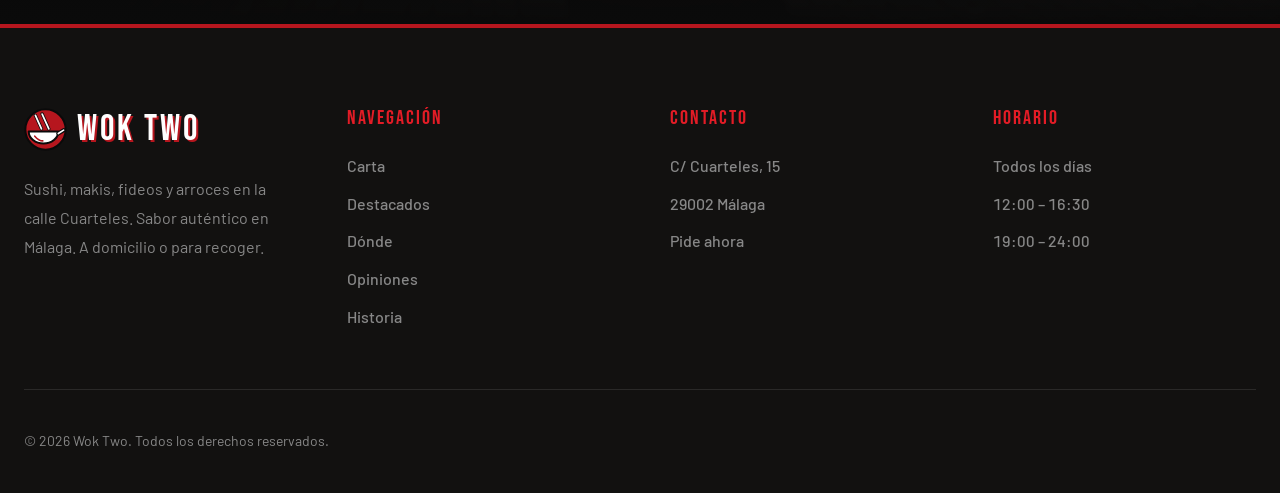
==== commit 1c3b2964: "Móvil: carruseles con puntos, especialidad deslizable y arreglos - Puntos indicadores bajo Destacado" ====
--- a/index.html
+++ b/index.html
@@ -21,7 +21,7 @@
 <meta name="twitter:card" content="summary_large_image">
 <link rel="preconnect" href="https://fonts.googleapis.com"><link rel="preconnect" href="https://fonts.gstatic.com" crossorigin>
 <link href="https://fonts.googleapis.com/css2?family=Bebas+Neue&family=Barlow:wght@400;500;600;700;800&family=Dela+Gothic+One&display=swap" rel="stylesheet">
-<link rel="stylesheet" href="styles.css?v=mwpn4z8j">
+<link rel="stylesheet" href="styles.css?v=mwpncjo0">
 <script>document.documentElement.classList.add('js');</script>
 </head>
 <body>
@@ -30,13 +30,13 @@
 <header class="nav" data-nav>
   <div class="container nav__in">
     <a class="nav__brand" href="#top" aria-label="Wok Two, inicio"><img class="logo" src="logo.svg" alt="" width="40" height="40">Wok Two</a>
-    <nav class="nav__links" aria-label="Principal"><a class="slide" href="carta.html" data-text="Carta"><span>Carta</span></a><a class="slide" href="#destacados" data-text="Destacados"><span>Destacados</span></a><a class="slide" href="#donde" data-text="Dónde"><span>Dónde</span></a><a class="slide" href="#opiniones" data-text="Opiniones"><span>Opiniones</span></a><a class="slide slide--lang" href="en/index.html" hreflang="en" lang="en" aria-label="English version"><span><svg width="16" height="16" viewBox="0 0 24 24" fill="none" stroke="currentColor" stroke-width="2" stroke-linecap="round" stroke-linejoin="round" aria-hidden="true"><path d="m5 8 6 6"/><path d="m4 14 6-6 2-3"/><path d="M2 5h12"/><path d="M7 2h1"/><path d="m22 22-5-10-5 10"/><path d="M14 18h6"/></svg>ES</span><span class="roll-b" aria-hidden="true">ES</span></a></nav>
+    <nav class="nav__links" aria-label="Principal"><a class="slide" href="carta.html" data-text="Carta"><span>Carta</span></a><a class="slide" href="#destacados" data-text="Destacados"><span>Destacados</span></a><a class="slide" href="#donde" data-text="Dónde"><span>Dónde</span></a><a class="slide" href="#opiniones" data-text="Opiniones"><span>Opiniones</span></a><a class="slide" href="#historia" data-text="Historia"><span>Historia</span></a><a class="slide slide--lang" href="en/index.html" hreflang="en" lang="en" aria-label="English version"><span><svg width="16" height="16" viewBox="0 0 24 24" fill="none" stroke="currentColor" stroke-width="2" stroke-linecap="round" stroke-linejoin="round" aria-hidden="true"><path d="m5 8 6 6"/><path d="m4 14 6-6 2-3"/><path d="M2 5h12"/><path d="M7 2h1"/><path d="m22 22-5-10-5 10"/><path d="M14 18h6"/></svg>ES</span><span class="roll-b" aria-hidden="true">ES</span></a></nav>
     <a class="nav__cta" href="carta.html" data-open-cart>Pide ahora</a>
     <button class="burger" type="button" aria-expanded="false" aria-controls="menu" data-burger><span></span><span></span><span></span><span class="visually-hidden">Menú</span></button>
   </div>
 </header>
 <div class="menu" id="menu" data-menu hidden>
-  <nav aria-label="Móvil"><a href="#top">Inicio</a><a href="carta.html">Carta</a><a href="#destacados">Destacados</a><a href="#donde">Dónde</a><a href="#opiniones">Opiniones</a><a href="carta.html" data-open-cart>Pide ahora</a><a class="menu__lang" href="en/index.html" hreflang="en" lang="en" aria-label="English version"><svg width="16" height="16" viewBox="0 0 24 24" fill="none" stroke="currentColor" stroke-width="2" stroke-linecap="round" stroke-linejoin="round" aria-hidden="true"><path d="m5 8 6 6"/><path d="m4 14 6-6 2-3"/><path d="M2 5h12"/><path d="M7 2h1"/><path d="m22 22-5-10-5 10"/><path d="M14 18h6"/></svg>ES</a></nav>
+  <nav aria-label="Móvil"><a href="#top">Inicio</a><a href="carta.html">Carta</a><a href="#destacados">Destacados</a><a href="#donde">Dónde</a><a href="#opiniones">Opiniones</a><a href="#historia">Historia</a><a href="carta.html" data-open-cart>Pide ahora</a><a class="menu__lang" href="en/index.html" hreflang="en" lang="en" aria-label="English version"><svg width="16" height="16" viewBox="0 0 24 24" fill="none" stroke="currentColor" stroke-width="2" stroke-linecap="round" stroke-linejoin="round" aria-hidden="true"><path d="m5 8 6 6"/><path d="m4 14 6-6 2-3"/><path d="M2 5h12"/><path d="M7 2h1"/><path d="m22 22-5-10-5 10"/><path d="M14 18h6"/></svg>ES</a></nav>
 </div>
 
 <main id="main">
@@ -211,7 +211,7 @@
 <footer class="foot">
   <div class="container foot__grid">
     <div class="foot__brand"><a class="foot__logo" href="#top"><img class="logo" src="logo.svg" alt="" width="44" height="44">Wok Two</a><p>Sushi, makis, fideos y arroces en la calle Cuarteles. Sabor auténtico en Málaga. A domicilio o para recoger.</p></div>
-    <div class="foot__col"><h2>Navegación</h2><ul><li><a href="carta.html">Carta</a></li><li><a href="#destacados">Destacados</a></li><li><a href="#donde">Dónde</a></li><li><a href="#opiniones">Opiniones</a></li></ul></div>
+    <div class="foot__col"><h2>Navegación</h2><ul><li><a href="carta.html">Carta</a></li><li><a href="#destacados">Destacados</a></li><li><a href="#donde">Dónde</a></li><li><a href="#opiniones">Opiniones</a></li><li><a href="#historia">Historia</a></li></ul></div>
     <div class="foot__col"><h2>Contacto</h2><ul><li><a href="https://www.google.com/maps/search/?api=1&query=Wok%20Two%2C%20Calle%20Cuarteles%2015%2C%2029002%20M%C3%A1laga" rel="noopener">C/ Cuarteles, 15</a></li><li><a href="https://www.google.com/maps/search/?api=1&query=Wok%20Two%2C%20Calle%20Cuarteles%2015%2C%2029002%20M%C3%A1laga" rel="noopener">29002 Málaga</a></li><li><a href="carta.html" data-open-cart>Pide ahora</a></li></ul></div>
     <div class="foot__col"><h2>Horario</h2><ul><li>Todos los días</li><li class="num">12:00 – 16:30</li><li class="num">19:00 – 24:00</li></ul></div>
   </div>
@@ -261,7 +261,7 @@
 <meta name="twitter:card" content="summary_large_image">
 <link rel="preconnect" href="https://fonts.googleapis.com"><link rel="preconnect" href="https://fonts.gstatic.com" crossorigin>
 <link href="https://fonts.googleapis.com/css2?family=Bebas+Neue&family=Barlow:wght@400;500;600;700;800&family=Dela+Gothic+One&display=swap" rel="stylesheet">
-<link rel="stylesheet" href="../styles.css?v=mwpn4z8j">
+<link rel="stylesheet" href="../styles.css?v=mwpncjo0">
 <script>document.documentElement.classList.add('js');<\/script>
 </head>
 <body>
@@ -270,13 +270,13 @@
 <header class="nav" data-nav>
   <div class="container nav__in">
     <a class="nav__brand" href="#top" aria-label="Wok Two, home"><img class="logo" src="../logo.svg" alt="" width="40" height="40">Wok Two</a>
-    <nav class="nav__links" aria-label="Main"><a class="slide" href="carta.html" data-text="Menu"><span>Menu</span></a><a class="slide" href="#destacados" data-text="Favourites"><span>Favourites</span></a><a class="slide" href="#donde" data-text="Find us"><span>Find us</span></a><a class="slide" href="#opiniones" data-text="Reviews"><span>Reviews</span></a><a class="slide slide--lang" href="../index.html" hreflang="es" lang="es" aria-label="Versión en español"><span><svg width="16" height="16" viewBox="0 0 24 24" fill="none" stroke="currentColor" stroke-width="2" stroke-linecap="round" stroke-linejoin="round" aria-hidden="true"><path d="m5 8 6 6"/><path d="m4 14 6-6 2-3"/><path d="M2 5h12"/><path d="M7 2h1"/><path d="m22 22-5-10-5 10"/><path d="M14 18h6"/></svg>EN</span><span class="roll-b" aria-hidden="true">EN</span></a></nav>
+    <nav class="nav__links" aria-label="Main"><a class="slide" href="carta.html" data-text="Menu"><span>Menu</span></a><a class="slide" href="#destacados" data-text="Favourites"><span>Favourites</span></a><a class="slide" href="#donde" data-text="Find us"><span>Find us</span></a><a class="slide" href="#opiniones" data-text="Reviews"><span>Reviews</span></a><a class="slide" href="#historia" data-text="Our story"><span>Our story</span></a><a class="slide slide--lang" href="../index.html" hreflang="es" lang="es" aria-label="Versión en español"><span><svg width="16" height="16" viewBox="0 0 24 24" fill="none" stroke="currentColor" stroke-width="2" stroke-linecap="round" stroke-linejoin="round" aria-hidden="true"><path d="m5 8 6 6"/><path d="m4 14 6-6 2-3"/><path d="M2 5h12"/><path d="M7 2h1"/><path d="m22 22-5-10-5 10"/><path d="M14 18h6"/></svg>EN</span><span class="roll-b" aria-hidden="true">EN</span></a></nav>
     <a class="nav__cta" href="carta.html" data-open-cart>Order now</a>
     <button class="burger" type="button" aria-expanded="false" aria-controls="menu" data-burger><span></span><span></span><span></span><span class="visually-hidden">Menu</span></button>
   </div>
 </header>
 <div class="menu" id="menu" data-menu hidden>
-  <nav aria-label="Mobile"><a href="#top">Home</a><a href="carta.html">Menu</a><a href="#destacados">Favourites</a><a href="#donde">Find us</a><a href="#opiniones">Reviews</a><a href="carta.html" data-open-cart>Order now</a><a class="menu__lang" href="../index.html" hreflang="es" lang="es" aria-label="Versión en español"><svg width="16" height="16" viewBox="0 0 24 24" fill="none" stroke="currentColor" stroke-width="2" stroke-linecap="round" stroke-linejoin="round" aria-hidden="true"><path d="m5 8 6 6"/><path d="m4 14 6-6 2-3"/><path d="M2 5h12"/><path d="M7 2h1"/><path d="m22 22-5-10-5 10"/><path d="M14 18h6"/></svg>EN</a></nav>
+  <nav aria-label="Mobile"><a href="#top">Home</a><a href="carta.html">Menu</a><a href="#destacados">Favourites</a><a href="#donde">Find us</a><a href="#opiniones">Reviews</a><a href="#historia">Our story</a><a href="carta.html" data-open-cart>Order now</a><a class="menu__lang" href="../index.html" hreflang="es" lang="es" aria-label="Versión en español"><svg width="16" height="16" viewBox="0 0 24 24" fill="none" stroke="currentColor" stroke-width="2" stroke-linecap="round" stroke-linejoin="round" aria-hidden="true"><path d="m5 8 6 6"/><path d="m4 14 6-6 2-3"/><path d="M2 5h12"/><path d="M7 2h1"/><path d="m22 22-5-10-5 10"/><path d="M14 18h6"/></svg>EN</a></nav>
 </div>
 
 <main id="main">
@@ -451,7 +451,7 @@
 <footer class="foot">
   <div class="container foot__grid">
     <div class="foot__brand"><a class="foot__logo" href="#top"><img class="logo" src="../logo.svg" alt="" width="44" height="44">Wok Two</a><p>Sushi, maki, noodles and rice on Calle Cuarteles. Authentic flavour in Málaga. Delivery or pickup.</p></div>
-    <div class="foot__col"><h2>Navigation</h2><ul><li><a href="carta.html">Menu</a></li><li><a href="#destacados">Favourites</a></li><li><a href="#donde">Find us</a></li><li><a href="#opiniones">Reviews</a></li></ul></div>
+    <div class="foot__col"><h2>Navigation</h2><ul><li><a href="carta.html">Menu</a></li><li><a href="#destacados">Favourites</a></li><li><a href="#donde">Find us</a></li><li><a href="#opiniones">Reviews</a></li><li><a href="#historia">Our story</a></li></ul></div>
     <div class="foot__col"><h2>Contact</h2><ul><li><a href="https://www.google.com/maps/search/?api=1&query=Wok%20Two%2C%20Calle%20Cuarteles%2015%2C%2029002%20M%C3%A1laga" rel="noopener">C/ Cuarteles, 15</a></li><li><a href="https://www.google.com/maps/search/?api=1&query=Wok%20Two%2C%20Calle%20Cuarteles%2015%2C%2029002%20M%C3%A1laga" rel="noopener">29002 Málaga</a></li><li><a href="carta.html" data-open-cart>Order now</a></li></ul></div>
     <div class="foot__col"><h2>Opening hours</h2><ul><li>Every day</li><li class="num">12:00 – 16:30</li><li class="num">19:00 – 24:00</li></ul></div>
   </div>
@@ -478,14 +478,14 @@
   </form>
 </dialog>
 <script type="application/json" id="catalog">[["Menú 1, 12 unidades","Set Menu 1, 12 pieces",12],["Menú 2, 9 unidades","Set Menu 2, 9 pieces",9.95],["Menú 3, 11 unidades","Set Menu 3, 11 pieces",10.5],["Menú 4, 11 unidades","Set Menu 4, 11 pieces",11.5],["Menú 5, 16 unidades","Set Menu 5, 16 pieces",13.95],["Menú 6, 18 unidades","Set Menu 6, 18 pieces",13.95],["Menú 7, 18 unidades","Set Menu 7, 18 pieces",14.95],["Menú 8, 18 unidades","Set Menu 8, 18 pieces",15.5],["Menú 9, 18 unidades","Set Menu 9, 18 pieces",14.95],["Menú 10, 12 unidades","Set Menu 10, 12 pieces",11.5],["Menú 11, 40 unidades","Set Menu 11, 40 pieces",32],["Menú 12, 18 unidades","Set Menu 12, 18 pieces",14.5],["Menú 13, 20 unidades","Set Menu 13, 20 pieces",14.2],["Plato Grande, 56 unidades","Large Platter, 56 pieces",39],["Ensalada de Pepino","Cucumber Salad",3.2],["Rollitos Primavera","Spring Rolls",2.3],["Empanadillas Chinas","Chinese Dumplings",3.5],["Alitas de Pollo, 3 piezas","Chicken Wings, 3 pieces",4.5],["Pan de Gambas","Prawn Crackers",1.5],["Rainbow Roll, 9 unidades","Rainbow Roll, 9 pieces",9.9],["Nigiri de Anguila, 2 piezas","Eel Nigiri, 2 pieces",3.2],["Nigiri de Langostino, 2 piezas","Prawn Nigiri, 2 pieces",3.2],["Nigiri de Atún, 2 piezas","Tuna Nigiri, 2 pieces",3.2],["Nigiri de Salmón, 2 piezas","Salmon Nigiri, 2 pieces",3.2],["Nigiri de Salmón, 6 unidades","Salmon Nigiri, 6 pieces",7.8],["Maki Variado, 16 unidades","Assorted Maki, 16 pieces",7.5],["Maki Salmón, 16 unidades","Salmon Maki, 16 pieces",7.8],["Maki Aguacate, 16 unidades","Avocado Maki, 16 pieces",7.5],["Maki Variado, 8 unidades","Assorted Maki, 8 pieces",4],["Maki Salmón, 8 unidades","Salmon Maki, 8 pieces",4],["Maki Aguacate, 8 unidades","Avocado Maki, 8 pieces",4],["Maki de Salmón, 2 unidades","Salmon Maki, 2 pieces",1.5],["Maki de Atún, 2 unidades","Tuna Maki, 2 pieces",1.5],["Maki de Gambas, 2 unidades","Prawn Maki, 2 pieces",1.5],["Maki de Aguacate, 2 unidades","Avocado Maki, 2 pieces",1.5],["Futo Maki, 5 unidades","Futo Maki, 5 pieces",6],["Tallarines con Huevo y Verduras, pequeño","Noodles with Egg and Vegetables, small",3.4],["Tallarines con Huevo y Verduras, grande","Noodles with Egg and Vegetables, large",3.9],["Fideos con Verduras","Vermicelli with Vegetables",5],["Tallarines con Pechuga de Pollo","Noodles with Chicken Breast",5.6],["Tallarines con Pato","Noodles with Duck",6.5],["Fideos con Langostino","Vermicelli with Prawns",6.5],["Tallarines con Marisco","Noodles with Seafood",6.2],["Tallarines con Muslo de Pollo","Noodles with Chicken Thigh",6],["Fideos Frito con Ternera","Fried Vermicelli with Beef",7.5],["Fideos Frito con Pollo","Fried Vermicelli with Chicken",7],["Tallarines Fritos con Ternera","Fried Noodles with Beef",7.5],["Tallarines Frito con Pollo","Fried Noodles with Chicken",6.8],["Arroz Frito Tres Delicias, pequeño","Three Delights Fried Rice, small",3.4],["Arroz Frito Tres Delicias, grande","Three Delights Fried Rice, large",3.9],["Arroz Frito con Verduras","Vegetable Fried Rice",3.95],["Arroz Frito con Pollo","Chicken Fried Rice",5.2],["Arroz Bulgogi Blanco con Ternera","White Rice with Beef Bulgogi",6.5],["Arroz Frito con Pollo Curry al Estilo Tailandés","Thai-Style Chicken Curry Fried Rice",6.5],["Arroz Frito con Marisco","Seafood Fried Rice",6.2],["Arroz Frito con Ternera","Beef Fried Rice",6.9],["Arroz Frito Estilo Tailandés","Thai-Style Fried Rice",6.5],["Arroz Frito Estilo Cantonés","Cantonese-Style Fried Rice",6.8],["Solomillo de Pollo","Chicken Tenderloin",3.95],["Pollo con Almendras","Chicken with Almonds",6.5],["Langostino Frito, 10 piezas","Fried Prawns, 10 pieces",5],["Tempura de Langostinos Roll, 8 unidades","Prawn Tempura Roll, 8 pieces",5.9],["California con Cebolla, 9 unidades","California with Onion, 9 pieces",5.9],["Ternera con Bambú y Setas Chinas","Beef with Bamboo and Chinese Mushrooms",7],["Salmón Rollo con Queso, 9 unidades","Salmon and Cheese Roll, 9 pieces",7.5],["California Salmón, 9 unidades","Salmon California, 9 pieces",6.5],["California Pollo, 9 unidades","Chicken California, 9 pieces",6.95],["California Wakame, 9 unidades","Wakame California, 9 pieces",6.9],["Spicy California, 9 unidades","Spicy California, 9 pieces",5.9],["Salmón Uramaki, 9 unidades","Salmon Uramaki, 9 pieces",8.8],["Ternera con Salsa Ostras","Beef in Oyster Sauce",7],["California Wakame, 12 unidades","Wakame California, 12 pieces",9],["Avocado Roll, 9 unidades","Avocado Roll, 9 pieces",8.2],["Temaki, 1 unidad","Temaki, 1 piece",4.5],["Tartar","Tartare",8.2],["Patatas y Solomillo de Pollo con Salsa","Potatoes and Chicken Tenderloin with Sauce",4.5],["Patatas Lux","Lux Potato Wedges",3.8],["Patatas y Huevo con Salsa","Potatoes and Egg with Sauce",4.2],["Coca Cola Sabor Original, lata 330 ml","Coca-Cola Original Taste, 330 ml can",2.8],["Monster Energy Original, lata 500 ml","Monster Energy Original, 500 ml can",3],["Fanta Naranja, lata 330 ml","Fanta Orange, 330 ml can",2.8],["Sprite, lata 330 ml","Sprite, 330 ml can",2.8],["Agua, botella","Water, bottle",1.5],["Cerveza","Beer",2.8]]<\/script>
-<script src="../app.js?v=mwpn4z8j"><\/script>
-<script src="../cart.js?v=mwpn4z8j"><\/script>
+<script src="../app.js?v=mwpncjo0"><\/script>
+<script src="../cart.js?v=mwpncjo0"><\/script>
 <script>document.querySelectorAll('[data-slot] img').forEach((i) => { if (i.complete && !i.naturalWidth) i.remove(); else i.addEventListener('error', () => i.remove(), { once: true }); });<\/script>
 </body>
 </html>
 </script>
-<script src="app.js?v=mwpn4z8j"></script>
-<script src="cart.js?v=mwpn4z8j"></script>
+<script src="app.js?v=mwpncjo0"></script>
+<script src="cart.js?v=mwpncjo0"></script>
 <script>document.querySelectorAll('[data-slot] img').forEach((i) => { if (i.complete && !i.naturalWidth) i.remove(); else i.addEventListener('error', () => i.remove(), { once: true }); });</script>
 </body>
 </html>
--- a/styles.css
+++ b/styles.css
@@ -83,7 +83,7 @@
 .menu nav { text-align: center; }
 .menu a { display: block; margin: 16px 0; font-family: var(--display); font-size: clamp(40px, 10vw, 72px); letter-spacing: 4px; line-height: 1.1; text-transform: uppercase; text-decoration: none; color: var(--white); opacity: 0; transform: translateY(40px); transition: opacity 0.6s var(--expo), transform 0.6s var(--expo), color 0.3s; }
 .menu.is-open a { opacity: 1; transform: none; }
-.menu.is-open a:nth-child(2) { transition-delay: 0.1s; } .menu.is-open a:nth-child(3) { transition-delay: 0.2s; } .menu.is-open a:nth-child(4) { transition-delay: 0.3s; } .menu.is-open a:nth-child(5) { transition-delay: 0.4s; }
+.menu.is-open a:nth-child(2) { transition-delay: 0.1s; } .menu.is-open a:nth-child(3) { transition-delay: 0.2s; } .menu.is-open a:nth-child(4) { transition-delay: 0.3s; } .menu.is-open a:nth-child(5) { transition-delay: 0.4s; } .menu.is-open a:nth-child(6) { transition-delay: 0.5s; } .menu.is-open a:nth-child(7) { transition-delay: 0.6s; } .menu.is-open a:nth-child(8) { transition-delay: 0.7s; }
 .menu a:hover { color: var(--red); transform: translateX(20px); }
 
 /* --- Hero: dos diapositivas que se alternan con fundido --- */
@@ -513,3 +513,38 @@
   #historia::before { animation: story-drift 28s ease-in-out infinite alternate; will-change: transform; }
 }
 @keyframes story-drift { from { transform: scale(1.04) translate3d(-1.5%, 0, 0); } to { transform: scale(1.16) translate3d(1.5%, -2%, 0); } }
+
+/* Móvil: "Nuestra especialidad" se desliza de izquierda a derecha, sin barra visible */
+@media (max-width: 40rem) {
+  .specs { display: flex; gap: 20px; max-width: none; margin-inline: -24px; padding: 0 24px 14px; overflow-x: auto; scroll-snap-type: x mandatory; scroll-padding-inline: 24px; overscroll-behavior-x: contain; -webkit-overflow-scrolling: touch; scrollbar-width: none; }
+  .specs::-webkit-scrollbar { display: none; }
+  .spec { flex: 0 0 84%; scroll-snap-align: center; box-shadow: 6px 6px 0 var(--black); }
+}
+
+/* Móvil: sin flechas en "Destacados" (se desliza con el dedo) */
+@media (max-width: 40rem) { .rail__arrow { display: none; } }
+
+/* Móvil: puntos bajo los carruseles; el relleno rojo marca el elemento en el que estás */
+.dots { display: none; }
+@media (max-width: 40rem) {
+  .dots { display: flex; flex-wrap: wrap; justify-content: center; gap: 8px; margin: 14px 0 0; }
+  .dots i { width: 9px; height: 9px; border: 2px solid rgb(255 255 255 / 0.55); border-radius: 50%; transition: background 0.3s var(--expo), border-color 0.3s var(--expo), transform 0.3s var(--expo); }
+  .dots i.is-on { border-color: var(--red); background: var(--red); transform: scale(1.25); }
+}
+
+/* Táctil: sin efectos "hover" en las tarjetas de especialidad (en el móvil se quedaban pegados al deslizar y tapaban la foto con el cuadro rojo) */
+@media (hover: none) {
+  .js .spec.reveal.visible:hover, .spec:hover { transform: none; box-shadow: 8px 8px 0 var(--black); }
+  .spec:hover .spec__img img { transform: none; }
+  .spec:hover .spec__over { transform: translateY(100%); }
+}
+@media (max-width: 40rem) {
+  .js .spec.reveal.visible:hover, .spec:hover { box-shadow: 6px 6px 0 var(--black); }
+}
+
+/* Móvil: todas las tarjetas de especialidad miden lo mismo y el cuadro rojo llega hasta abajo (antes quedaba una franja crema bajo el rojo) */
+@media (max-width: 40rem) {
+  .spec { display: flex; flex-direction: column; }
+  .spec__img { flex: none; }
+  .spec__body { flex: 1; }
+}
--- a/styles.css
+++ b/styles.css
@@ -83,7 +83,7 @@
 .menu nav { text-align: center; }
 .menu a { display: block; margin: 16px 0; font-family: var(--display); font-size: clamp(40px, 10vw, 72px); letter-spacing: 4px; line-height: 1.1; text-transform: uppercase; text-decoration: none; color: var(--white); opacity: 0; transform: translateY(40px); transition: opacity 0.6s var(--expo), transform 0.6s var(--expo), color 0.3s; }
 .menu.is-open a { opacity: 1; transform: none; }
-.menu.is-open a:nth-child(2) { transition-delay: 0.1s; } .menu.is-open a:nth-child(3) { transition-delay: 0.2s; } .menu.is-open a:nth-child(4) { transition-delay: 0.3s; } .menu.is-open a:nth-child(5) { transition-delay: 0.4s; }
+.menu.is-open a:nth-child(2) { transition-delay: 0.1s; } .menu.is-open a:nth-child(3) { transition-delay: 0.2s; } .menu.is-open a:nth-child(4) { transition-delay: 0.3s; } .menu.is-open a:nth-child(5) { transition-delay: 0.4s; } .menu.is-open a:nth-child(6) { transition-delay: 0.5s; } .menu.is-open a:nth-child(7) { transition-delay: 0.6s; } .menu.is-open a:nth-child(8) { transition-delay: 0.7s; }
 .menu a:hover { color: var(--red); transform: translateX(20px); }
 
 /* --- Hero: dos diapositivas que se alternan con fundido --- */
@@ -513,3 +513,38 @@
   #historia::before { animation: story-drift 28s ease-in-out infinite alternate; will-change: transform; }
 }
 @keyframes story-drift { from { transform: scale(1.04) translate3d(-1.5%, 0, 0); } to { transform: scale(1.16) translate3d(1.5%, -2%, 0); } }
+
+/* Móvil: "Nuestra especialidad" se desliza de izquierda a derecha, sin barra visible */
+@media (max-width: 40rem) {
+  .specs { display: flex; gap: 20px; max-width: none; margin-inline: -24px; padding: 0 24px 14px; overflow-x: auto; scroll-snap-type: x mandatory; scroll-padding-inline: 24px; overscroll-behavior-x: contain; -webkit-overflow-scrolling: touch; scrollbar-width: none; }
+  .specs::-webkit-scrollbar { display: none; }
+  .spec { flex: 0 0 84%; scroll-snap-align: center; box-shadow: 6px 6px 0 var(--black); }
+}
+
+/* Móvil: sin flechas en "Destacados" (se desliza con el dedo) */
+@media (max-width: 40rem) { .rail__arrow { display: none; } }
+
+/* Móvil: puntos bajo los carruseles; el relleno rojo marca el elemento en el que estás */
+.dots { display: none; }
+@media (max-width: 40rem) {
+  .dots { display: flex; flex-wrap: wrap; justify-content: center; gap: 8px; margin: 14px 0 0; }
+  .dots i { width: 9px; height: 9px; border: 2px solid rgb(255 255 255 / 0.55); border-radius: 50%; transition: background 0.3s var(--expo), border-color 0.3s var(--expo), transform 0.3s var(--expo); }
+  .dots i.is-on { border-color: var(--red); background: var(--red); transform: scale(1.25); }
+}
+
+/* Táctil: sin efectos "hover" en las tarjetas de especialidad (en el móvil se quedaban pegados al deslizar y tapaban la foto con el cuadro rojo) */
+@media (hover: none) {
+  .js .spec.reveal.visible:hover, .spec:hover { transform: none; box-shadow: 8px 8px 0 var(--black); }
+  .spec:hover .spec__img img { transform: none; }
+  .spec:hover .spec__over { transform: translateY(100%); }
+}
+@media (max-width: 40rem) {
+  .js .spec.reveal.visible:hover, .spec:hover { box-shadow: 6px 6px 0 var(--black); }
+}
+
+/* Móvil: todas las tarjetas de especialidad miden lo mismo y el cuadro rojo llega hasta abajo (antes quedaba una franja crema bajo el rojo) */
+@media (max-width: 40rem) {
+  .spec { display: flex; flex-direction: column; }
+  .spec__img { flex: none; }
+  .spec__body { flex: 1; }
+}
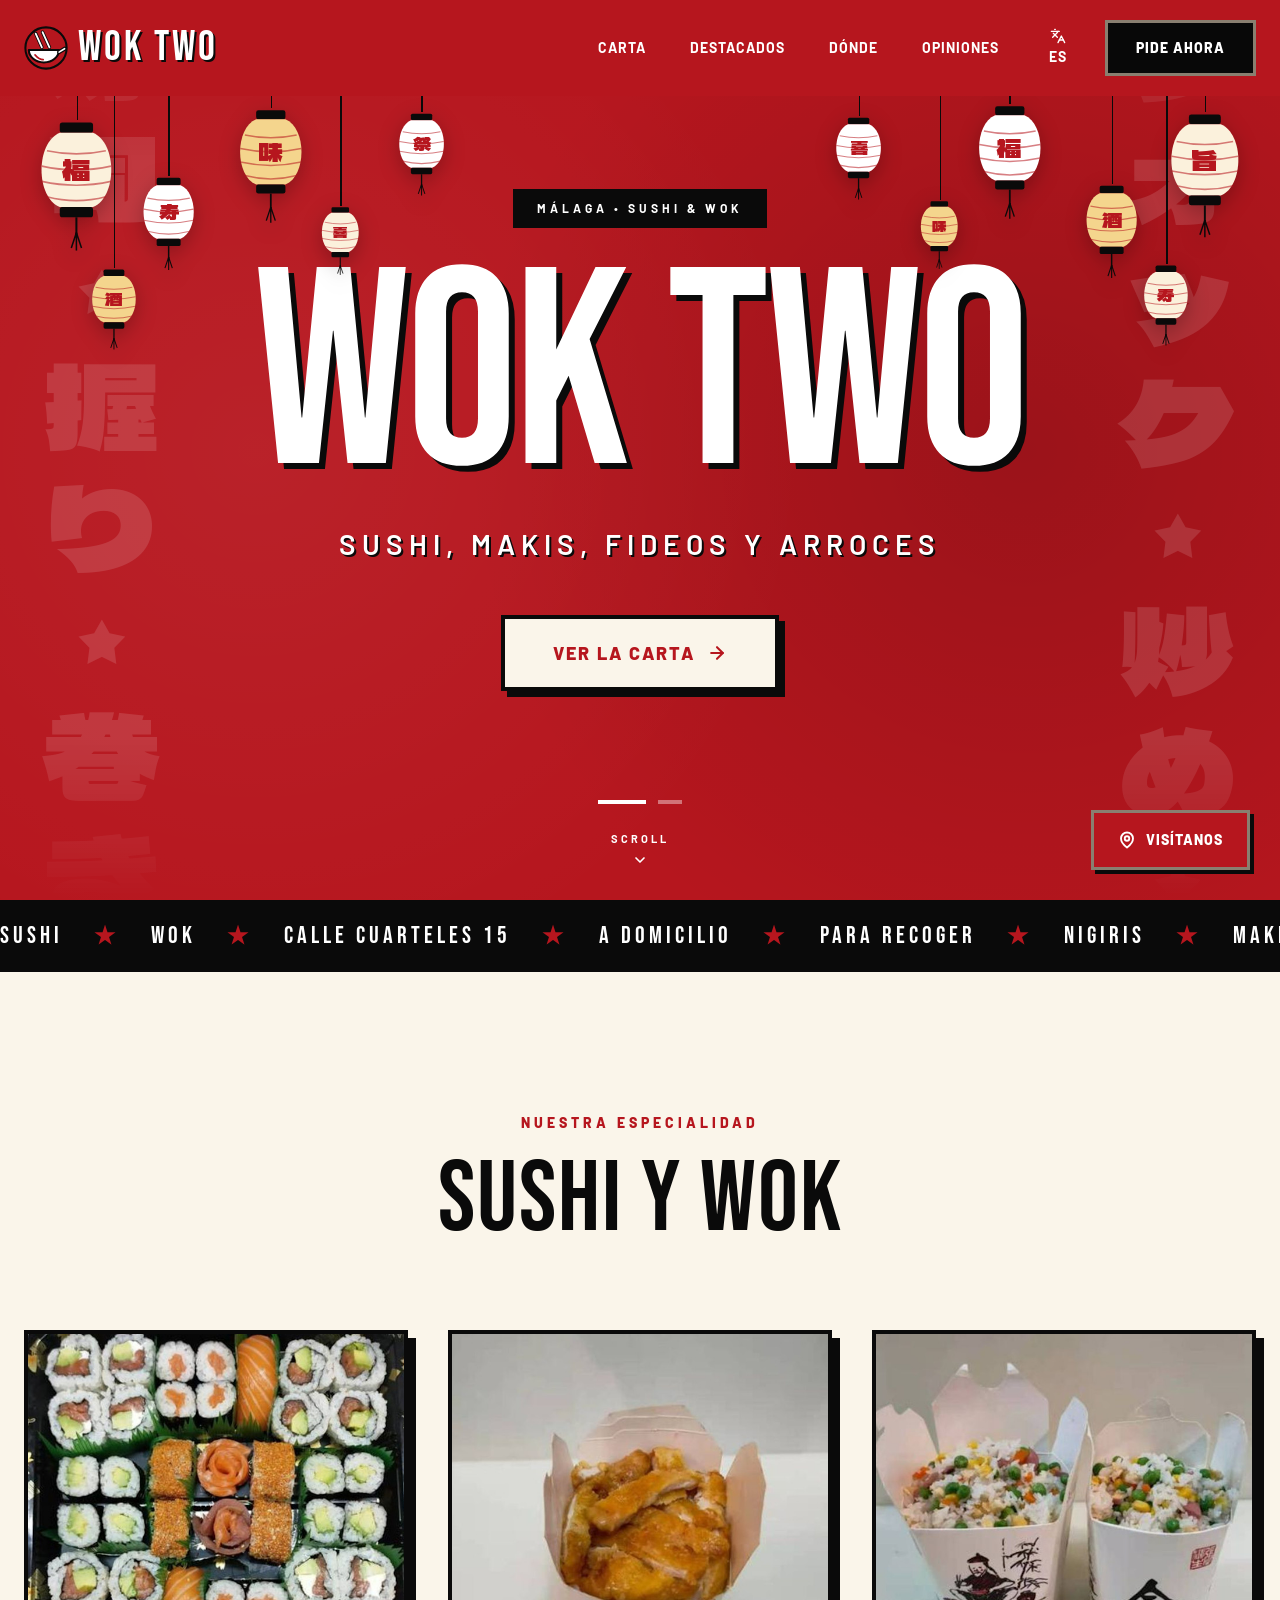
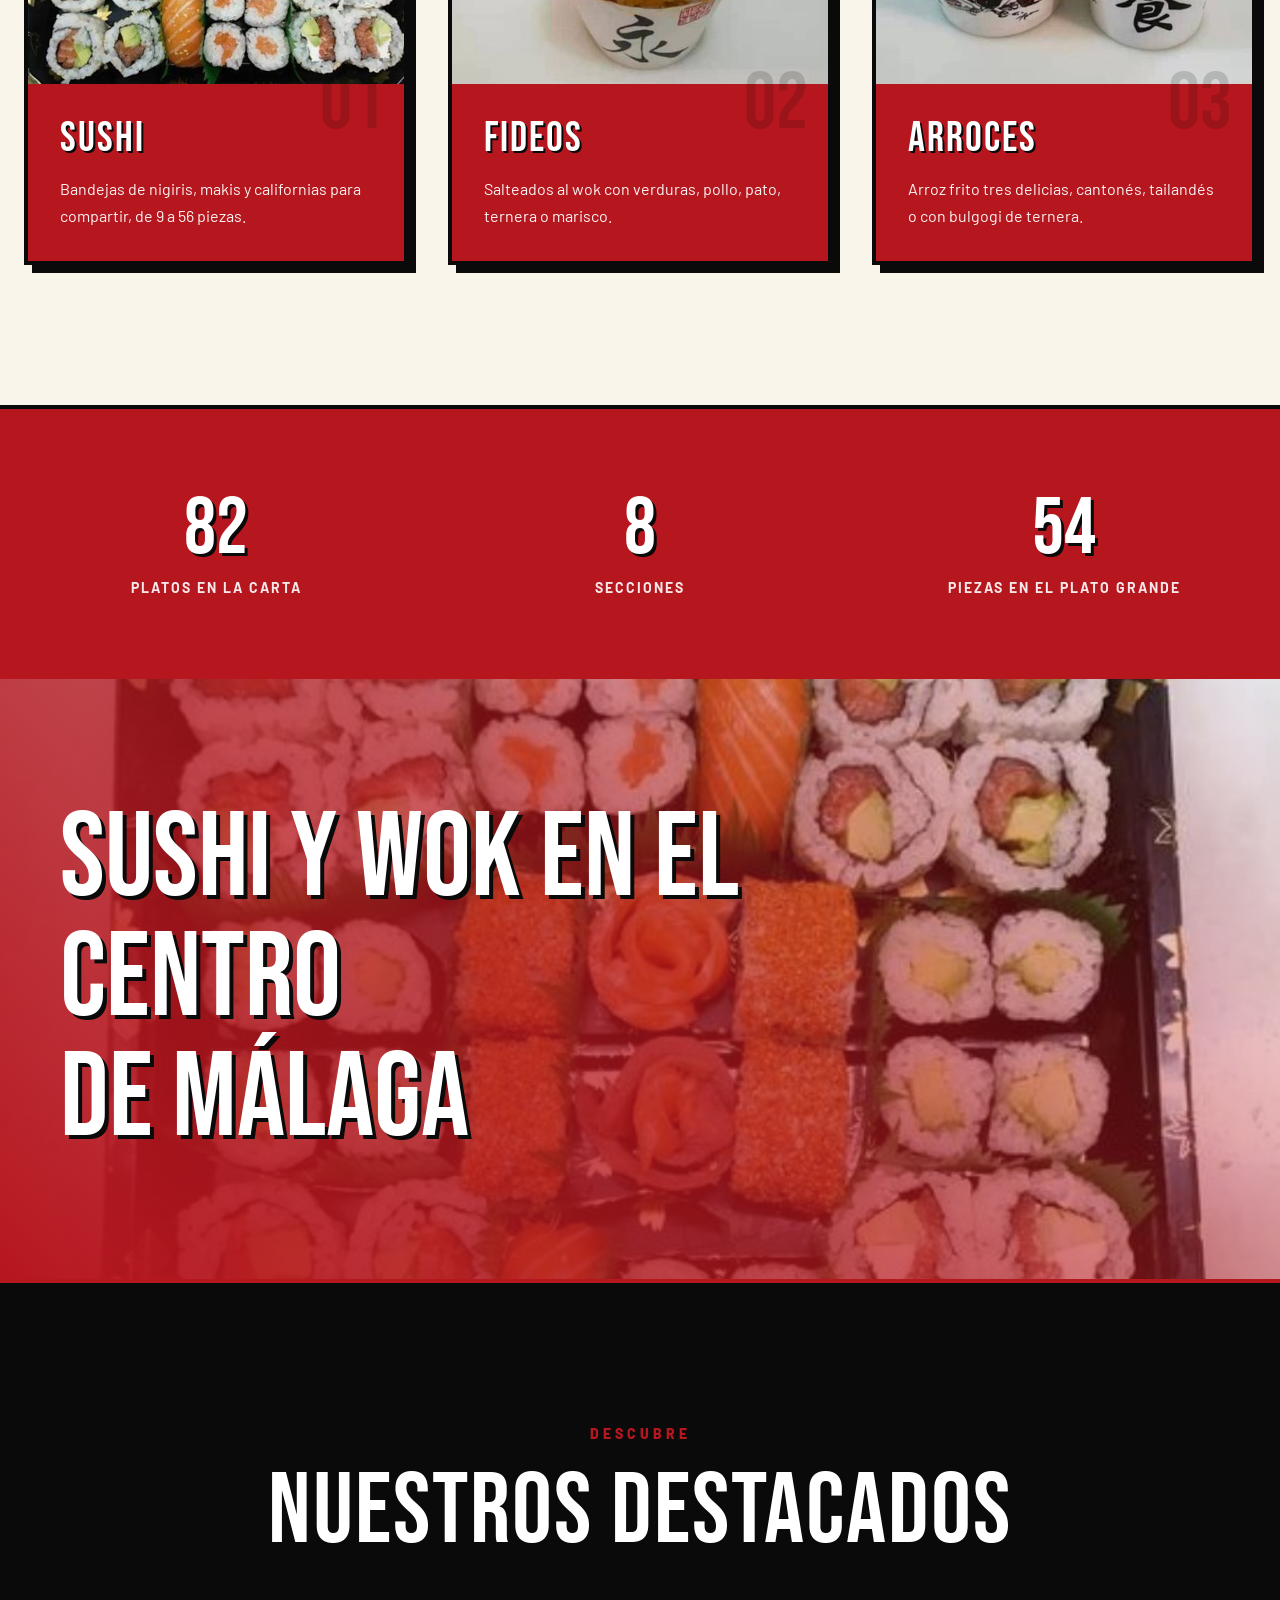
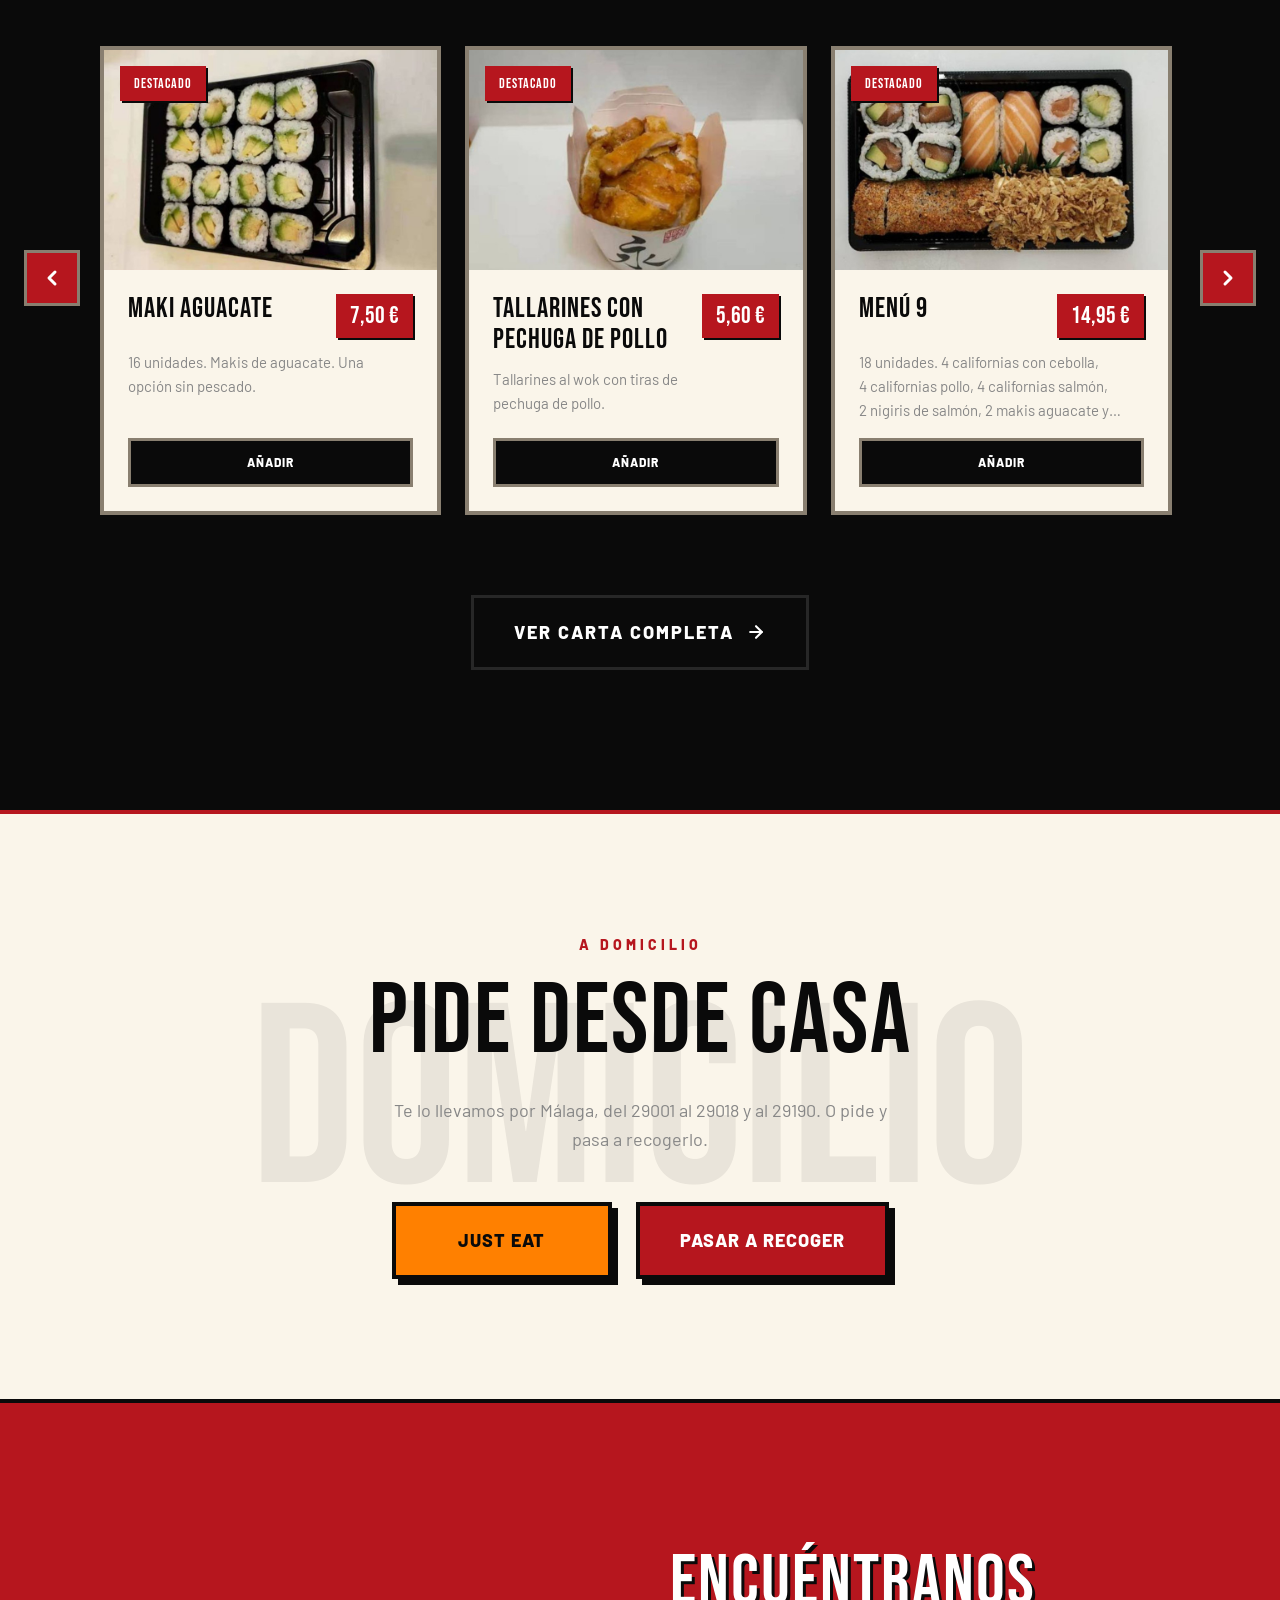
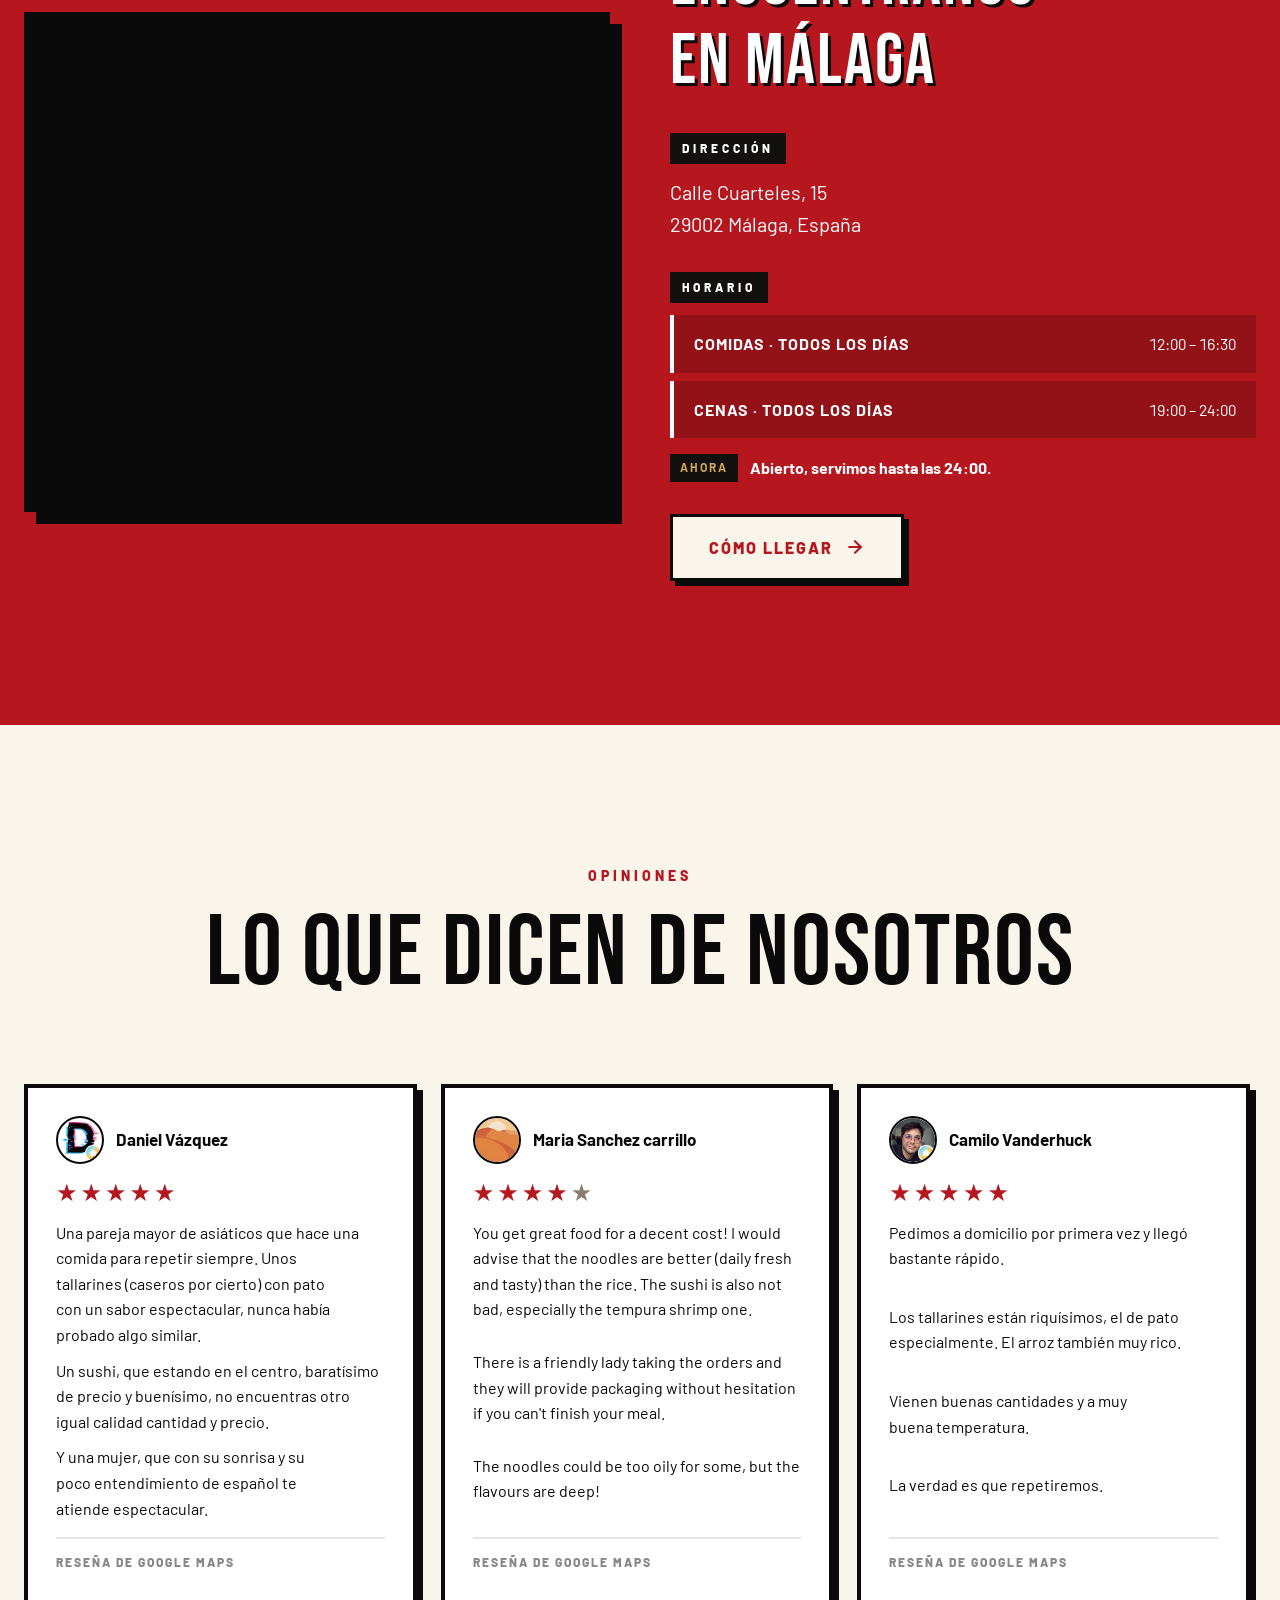
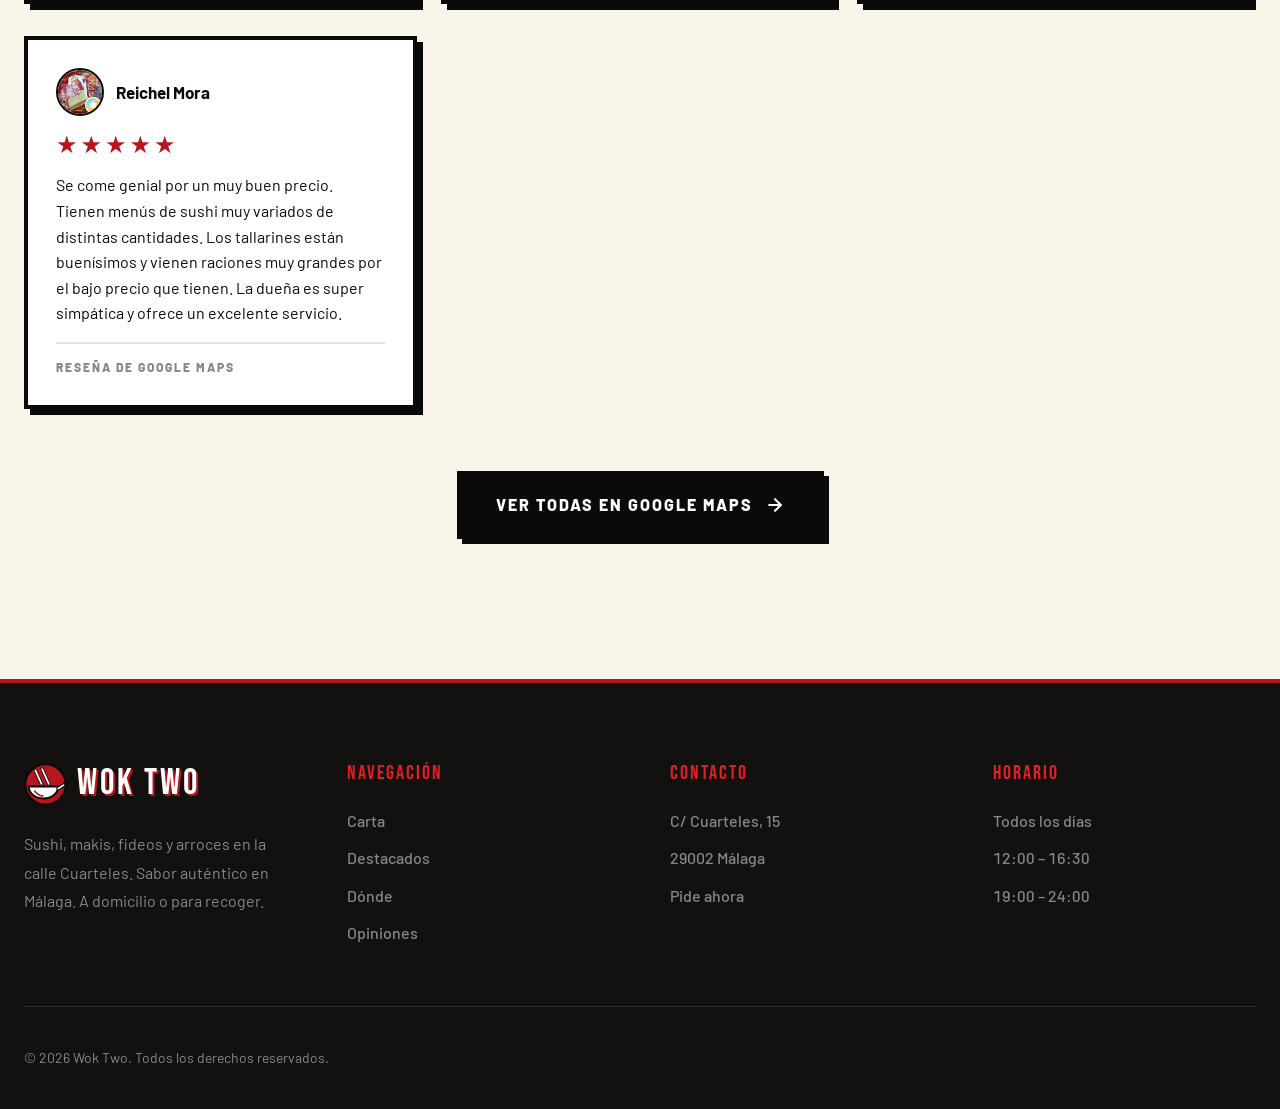
==== commit 1c023e97: "Limpieza y arreglos tras la revisión completa Errores: - El menú móvil se quedaba abierto tras cambi" ====
--- a/index.html
+++ b/index.html
@@ -1,5 +1,5 @@
 <!doctype html>
-<html lang="es">
+<html lang="es" data-hours="12:00-16:30,19:00-24:00">
 <head>
 <meta charset="utf-8">
 <meta name="viewport" content="width=device-width, initial-scale=1">
@@ -21,7 +21,7 @@
 <meta name="twitter:card" content="summary_large_image">
 <link rel="preconnect" href="https://fonts.googleapis.com"><link rel="preconnect" href="https://fonts.gstatic.com" crossorigin>
 <link href="https://fonts.googleapis.com/css2?family=Bebas+Neue&family=Barlow:wght@400;500;600;700;800&family=Dela+Gothic+One&display=swap" rel="stylesheet">
-<link rel="stylesheet" href="styles.css?v=mwpncjo0">
+<link rel="stylesheet" href="styles.css?v=24c3d3a7">
 <script>document.documentElement.classList.add('js');</script>
 </head>
 <body>
@@ -30,13 +30,13 @@
 <header class="nav" data-nav>
   <div class="container nav__in">
     <a class="nav__brand" href="#top" aria-label="Wok Two, inicio"><img class="logo" src="logo.svg" alt="" width="40" height="40">Wok Two</a>
-    <nav class="nav__links" aria-label="Principal"><a class="slide" href="carta.html" data-text="Carta"><span>Carta</span></a><a class="slide" href="#destacados" data-text="Destacados"><span>Destacados</span></a><a class="slide" href="#donde" data-text="Dónde"><span>Dónde</span></a><a class="slide" href="#opiniones" data-text="Opiniones"><span>Opiniones</span></a><a class="slide" href="#historia" data-text="Historia"><span>Historia</span></a><a class="slide slide--lang" href="en/index.html" hreflang="en" lang="en" aria-label="English version"><span><svg width="16" height="16" viewBox="0 0 24 24" fill="none" stroke="currentColor" stroke-width="2" stroke-linecap="round" stroke-linejoin="round" aria-hidden="true"><path d="m5 8 6 6"/><path d="m4 14 6-6 2-3"/><path d="M2 5h12"/><path d="M7 2h1"/><path d="m22 22-5-10-5 10"/><path d="M14 18h6"/></svg>ES</span><span class="roll-b" aria-hidden="true">ES</span></a></nav>
+    <nav class="nav__links" aria-label="Principal"><a class="slide" href="carta.html" data-text="Carta"><span>Carta</span></a><a class="slide" href="#destacados" data-text="Destacados"><span>Destacados</span></a><a class="slide" href="#donde" data-text="Dónde"><span>Dónde</span></a><a class="slide" href="#opiniones" data-text="Opiniones"><span>Opiniones</span></a><a class="slide slide--lang" href="en/index.html" hreflang="en" lang="en" aria-label="English version"><span><svg width="16" height="16" viewBox="0 0 24 24" fill="none" stroke="currentColor" stroke-width="2" stroke-linecap="round" stroke-linejoin="round" aria-hidden="true"><path d="m5 8 6 6"/><path d="m4 14 6-6 2-3"/><path d="M2 5h12"/><path d="M7 2h1"/><path d="m22 22-5-10-5 10"/><path d="M14 18h6"/></svg>ES</span><span class="roll-b" aria-hidden="true">ES</span></a></nav>
     <a class="nav__cta" href="carta.html" data-open-cart>Pide ahora</a>
     <button class="burger" type="button" aria-expanded="false" aria-controls="menu" data-burger><span></span><span></span><span></span><span class="visually-hidden">Menú</span></button>
   </div>
 </header>
 <div class="menu" id="menu" data-menu hidden>
-  <nav aria-label="Móvil"><a href="#top">Inicio</a><a href="carta.html">Carta</a><a href="#destacados">Destacados</a><a href="#donde">Dónde</a><a href="#opiniones">Opiniones</a><a href="#historia">Historia</a><a href="carta.html" data-open-cart>Pide ahora</a><a class="menu__lang" href="en/index.html" hreflang="en" lang="en" aria-label="English version"><svg width="16" height="16" viewBox="0 0 24 24" fill="none" stroke="currentColor" stroke-width="2" stroke-linecap="round" stroke-linejoin="round" aria-hidden="true"><path d="m5 8 6 6"/><path d="m4 14 6-6 2-3"/><path d="M2 5h12"/><path d="M7 2h1"/><path d="m22 22-5-10-5 10"/><path d="M14 18h6"/></svg>ES</a></nav>
+  <nav aria-label="Móvil"><a href="#top">Inicio</a><a href="carta.html">Carta</a><a href="#destacados">Destacados</a><a href="#donde">Dónde</a><a href="#opiniones">Opiniones</a><a href="carta.html" data-open-cart>Pide ahora</a><a class="menu__lang" href="en/index.html" hreflang="en" lang="en" aria-label="English version"><svg width="16" height="16" viewBox="0 0 24 24" fill="none" stroke="currentColor" stroke-width="2" stroke-linecap="round" stroke-linejoin="round" aria-hidden="true"><path d="m5 8 6 6"/><path d="m4 14 6-6 2-3"/><path d="M2 5h12"/><path d="M7 2h1"/><path d="m22 22-5-10-5 10"/><path d="M14 18h6"/></svg>ES</a></nav>
 </div>
 
 <main id="main">
@@ -44,7 +44,7 @@
     <div class="hero__glow" aria-hidden="true"></div>
     <div class="hero__jp hero__jp--l" lang="ja" aria-hidden="true"><div class="hero__jp-run"><ul class="hero__jp-list"><li>寿司</li><li>握り</li><li>巻き</li><li>麺</li></ul><ul class="hero__jp-list"><li>寿司</li><li>握り</li><li>巻き</li><li>麺</li></ul></div></div>
     <div class="hero__jp hero__jp--r" lang="ja" aria-hidden="true"><div class="hero__jp-run"><ul class="hero__jp-list"><li>ウォック</li><li>炒め</li><li>飯</li><li>鍋</li></ul><ul class="hero__jp-list"><li>ウォック</li><li>炒め</li><li>飯</li><li>鍋</li></ul></div></div>
-    <div class="hero__lanterns" aria-hidden="true"><div class="hl" style="left:3%;--y:120px;--s:1.25;--r:-3deg;--d:0s"><svg viewBox="0 0 60 118" aria-hidden="true" xmlns="http://www.w3.org/2000/svg"><rect x="17" y="2" width="26" height="8" rx="2" fill="#0a0a0a"/><path d="M17 10 C-2 18 -2 60 17 68 L43 68 C62 60 62 18 43 10 Z" fill="#fbf1dc"/><g stroke="#b6161e" stroke-opacity=".55" stroke-width="1.3" fill="none"><path d="M7 24 Q30 29 53 24"/><path d="M3 36 Q30 42 57 36"/><path d="M3 48 Q30 54 57 48"/><path d="M7 60 Q30 66 53 60"/></g><text x="30" y="48" text-anchor="middle" font-family="Dela Gothic One, Noto Sans JP, Yu Gothic, sans-serif" font-size="22" fill="#b6161e">福</text><rect x="17" y="68" width="26" height="8" rx="2" fill="#0a0a0a"/><g stroke="#0a0a0a" stroke-width="1.6"><line x1="30" y1="76" x2="30" y2="92"/></g><g stroke="#0a0a0a" stroke-width="1.2"><line x1="30" y1="88" x2="26" y2="100"/><line x1="30" y1="88" x2="30" y2="102"/><line x1="30" y1="88" x2="34" y2="100"/></g></svg></div><div class="hl" style="left:11%;--y:176px;--s:0.9;--r:4deg;--d:-1.4s"><svg viewBox="0 0 60 118" aria-hidden="true" xmlns="http://www.w3.org/2000/svg"><rect x="17" y="2" width="26" height="8" rx="2" fill="#0a0a0a"/><path d="M17 10 C-2 18 -2 60 17 68 L43 68 C62 60 62 18 43 10 Z" fill="#ffffff"/><g stroke="#b6161e" stroke-opacity=".55" stroke-width="1.3" fill="none"><path d="M7 24 Q30 29 53 24"/><path d="M3 36 Q30 42 57 36"/><path d="M3 48 Q30 54 57 48"/><path d="M7 60 Q30 66 53 60"/></g><text x="30" y="48" text-anchor="middle" font-family="Dela Gothic One, Noto Sans JP, Yu Gothic, sans-serif" font-size="22" fill="#b6161e">寿</text><rect x="17" y="68" width="26" height="8" rx="2" fill="#0a0a0a"/><g stroke="#0a0a0a" stroke-width="1.6"><line x1="30" y1="76" x2="30" y2="92"/></g><g stroke="#0a0a0a" stroke-width="1.2"><line x1="30" y1="88" x2="26" y2="100"/><line x1="30" y1="88" x2="30" y2="102"/><line x1="30" y1="88" x2="34" y2="100"/></g></svg></div><div class="hl" style="left:18.5%;--y:108px;--s:1.1;--r:-2deg;--d:-2.6s"><svg viewBox="0 0 60 118" aria-hidden="true" xmlns="http://www.w3.org/2000/svg"><rect x="17" y="2" width="26" height="8" rx="2" fill="#0a0a0a"/><path d="M17 10 C-2 18 -2 60 17 68 L43 68 C62 60 62 18 43 10 Z" fill="#f4d58d"/><g stroke="#b6161e" stroke-opacity=".55" stroke-width="1.3" fill="none"><path d="M7 24 Q30 29 53 24"/><path d="M3 36 Q30 42 57 36"/><path d="M3 48 Q30 54 57 48"/><path d="M7 60 Q30 66 53 60"/></g><text x="30" y="48" text-anchor="middle" font-family="Dela Gothic One, Noto Sans JP, Yu Gothic, sans-serif" font-size="22" fill="#b6161e">味</text><rect x="17" y="68" width="26" height="8" rx="2" fill="#0a0a0a"/><g stroke="#0a0a0a" stroke-width="1.6"><line x1="30" y1="76" x2="30" y2="92"/></g><g stroke="#0a0a0a" stroke-width="1.2"><line x1="30" y1="88" x2="26" y2="100"/><line x1="30" y1="88" x2="30" y2="102"/><line x1="30" y1="88" x2="34" y2="100"/></g></svg></div><div class="hl" style="left:7%;--y:268px;--s:0.78;--r:5deg;--d:-0.7s"><svg viewBox="0 0 60 118" aria-hidden="true" xmlns="http://www.w3.org/2000/svg"><rect x="17" y="2" width="26" height="8" rx="2" fill="#0a0a0a"/><path d="M17 10 C-2 18 -2 60 17 68 L43 68 C62 60 62 18 43 10 Z" fill="#f4d58d"/><g stroke="#b6161e" stroke-opacity=".55" stroke-width="1.3" fill="none"><path d="M7 24 Q30 29 53 24"/><path d="M3 36 Q30 42 57 36"/><path d="M3 48 Q30 54 57 48"/><path d="M7 60 Q30 66 53 60"/></g><text x="30" y="48" text-anchor="middle" font-family="Dela Gothic One, Noto Sans JP, Yu Gothic, sans-serif" font-size="22" fill="#b6161e">酒</text><rect x="17" y="68" width="26" height="8" rx="2" fill="#0a0a0a"/><g stroke="#0a0a0a" stroke-width="1.6"><line x1="30" y1="76" x2="30" y2="92"/></g><g stroke="#0a0a0a" stroke-width="1.2"><line x1="30" y1="88" x2="26" y2="100"/><line x1="30" y1="88" x2="30" y2="102"/><line x1="30" y1="88" x2="34" y2="100"/></g></svg></div><div class="hl hl--wide" style="left:25%;--y:206px;--s:0.66;--r:-4deg;--d:-3.3s"><svg viewBox="0 0 60 118" aria-hidden="true" xmlns="http://www.w3.org/2000/svg"><rect x="17" y="2" width="26" height="8" rx="2" fill="#0a0a0a"/><path d="M17 10 C-2 18 -2 60 17 68 L43 68 C62 60 62 18 43 10 Z" fill="#fbf1dc"/><g stroke="#b6161e" stroke-opacity=".55" stroke-width="1.3" fill="none"><path d="M7 24 Q30 29 53 24"/><path d="M3 36 Q30 42 57 36"/><path d="M3 48 Q30 54 57 48"/><path d="M7 60 Q30 66 53 60"/></g><text x="30" y="48" text-anchor="middle" font-family="Dela Gothic One, Noto Sans JP, Yu Gothic, sans-serif" font-size="22" fill="#b6161e">喜</text><rect x="17" y="68" width="26" height="8" rx="2" fill="#0a0a0a"/><g stroke="#0a0a0a" stroke-width="1.6"><line x1="30" y1="76" x2="30" y2="92"/></g><g stroke="#0a0a0a" stroke-width="1.2"><line x1="30" y1="88" x2="26" y2="100"/><line x1="30" y1="88" x2="30" y2="102"/><line x1="30" y1="88" x2="34" y2="100"/></g></svg></div><div class="hl hl--wide" style="left:31%;--y:112px;--s:0.8;--r:3deg;--d:-1.9s"><svg viewBox="0 0 60 118" aria-hidden="true" xmlns="http://www.w3.org/2000/svg"><rect x="17" y="2" width="26" height="8" rx="2" fill="#0a0a0a"/><path d="M17 10 C-2 18 -2 60 17 68 L43 68 C62 60 62 18 43 10 Z" fill="#ffffff"/><g stroke="#b6161e" stroke-opacity=".55" stroke-width="1.3" fill="none"><path d="M7 24 Q30 29 53 24"/><path d="M3 36 Q30 42 57 36"/><path d="M3 48 Q30 54 57 48"/><path d="M7 60 Q30 66 53 60"/></g><text x="30" y="48" text-anchor="middle" font-family="Dela Gothic One, Noto Sans JP, Yu Gothic, sans-serif" font-size="22" fill="#b6161e">祭</text><rect x="17" y="68" width="26" height="8" rx="2" fill="#0a0a0a"/><g stroke="#0a0a0a" stroke-width="1.6"><line x1="30" y1="76" x2="30" y2="92"/></g><g stroke="#0a0a0a" stroke-width="1.2"><line x1="30" y1="88" x2="26" y2="100"/><line x1="30" y1="88" x2="30" y2="102"/><line x1="30" y1="88" x2="34" y2="100"/></g></svg></div><div class="hl" style="right:3%;--y:112px;--s:1.2;--r:3deg;--d:-0.4s"><svg viewBox="0 0 60 118" aria-hidden="true" xmlns="http://www.w3.org/2000/svg"><rect x="17" y="2" width="26" height="8" rx="2" fill="#0a0a0a"/><path d="M17 10 C-2 18 -2 60 17 68 L43 68 C62 60 62 18 43 10 Z" fill="#fbf1dc"/><g stroke="#b6161e" stroke-opacity=".55" stroke-width="1.3" fill="none"><path d="M7 24 Q30 29 53 24"/><path d="M3 36 Q30 42 57 36"/><path d="M3 48 Q30 54 57 48"/><path d="M7 60 Q30 66 53 60"/></g><text x="30" y="48" text-anchor="middle" font-family="Dela Gothic One, Noto Sans JP, Yu Gothic, sans-serif" font-size="22" fill="#b6161e">旨</text><rect x="17" y="68" width="26" height="8" rx="2" fill="#0a0a0a"/><g stroke="#0a0a0a" stroke-width="1.6"><line x1="30" y1="76" x2="30" y2="92"/></g><g stroke="#0a0a0a" stroke-width="1.2"><line x1="30" y1="88" x2="26" y2="100"/><line x1="30" y1="88" x2="30" y2="102"/><line x1="30" y1="88" x2="34" y2="100"/></g></svg></div><div class="hl" style="right:11%;--y:184px;--s:0.9;--r:-4deg;--d:-2.1s"><svg viewBox="0 0 60 118" aria-hidden="true" xmlns="http://www.w3.org/2000/svg"><rect x="17" y="2" width="26" height="8" rx="2" fill="#0a0a0a"/><path d="M17 10 C-2 18 -2 60 17 68 L43 68 C62 60 62 18 43 10 Z" fill="#f4d58d"/><g stroke="#b6161e" stroke-opacity=".55" stroke-width="1.3" fill="none"><path d="M7 24 Q30 29 53 24"/><path d="M3 36 Q30 42 57 36"/><path d="M3 48 Q30 54 57 48"/><path d="M7 60 Q30 66 53 60"/></g><text x="30" y="48" text-anchor="middle" font-family="Dela Gothic One, Noto Sans JP, Yu Gothic, sans-serif" font-size="22" fill="#b6161e">酒</text><rect x="17" y="68" width="26" height="8" rx="2" fill="#0a0a0a"/><g stroke="#0a0a0a" stroke-width="1.6"><line x1="30" y1="76" x2="30" y2="92"/></g><g stroke="#0a0a0a" stroke-width="1.2"><line x1="30" y1="88" x2="26" y2="100"/><line x1="30" y1="88" x2="30" y2="102"/><line x1="30" y1="88" x2="34" y2="100"/></g></svg></div><div class="hl" style="right:18.5%;--y:104px;--s:1.1;--r:2deg;--d:-3.0s"><svg viewBox="0 0 60 118" aria-hidden="true" xmlns="http://www.w3.org/2000/svg"><rect x="17" y="2" width="26" height="8" rx="2" fill="#0a0a0a"/><path d="M17 10 C-2 18 -2 60 17 68 L43 68 C62 60 62 18 43 10 Z" fill="#ffffff"/><g stroke="#b6161e" stroke-opacity=".55" stroke-width="1.3" fill="none"><path d="M7 24 Q30 29 53 24"/><path d="M3 36 Q30 42 57 36"/><path d="M3 48 Q30 54 57 48"/><path d="M7 60 Q30 66 53 60"/></g><text x="30" y="48" text-anchor="middle" font-family="Dela Gothic One, Noto Sans JP, Yu Gothic, sans-serif" font-size="22" fill="#b6161e">福</text><rect x="17" y="68" width="26" height="8" rx="2" fill="#0a0a0a"/><g stroke="#0a0a0a" stroke-width="1.6"><line x1="30" y1="76" x2="30" y2="92"/></g><g stroke="#0a0a0a" stroke-width="1.2"><line x1="30" y1="88" x2="26" y2="100"/><line x1="30" y1="88" x2="30" y2="102"/><line x1="30" y1="88" x2="34" y2="100"/></g></svg></div><div class="hl" style="right:7%;--y:264px;--s:0.78;--r:-5deg;--d:-1.1s"><svg viewBox="0 0 60 118" aria-hidden="true" xmlns="http://www.w3.org/2000/svg"><rect x="17" y="2" width="26" height="8" rx="2" fill="#0a0a0a"/><path d="M17 10 C-2 18 -2 60 17 68 L43 68 C62 60 62 18 43 10 Z" fill="#fbf1dc"/><g stroke="#b6161e" stroke-opacity=".55" stroke-width="1.3" fill="none"><path d="M7 24 Q30 29 53 24"/><path d="M3 36 Q30 42 57 36"/><path d="M3 48 Q30 54 57 48"/><path d="M7 60 Q30 66 53 60"/></g><text x="30" y="48" text-anchor="middle" font-family="Dela Gothic One, Noto Sans JP, Yu Gothic, sans-serif" font-size="22" fill="#b6161e">寿</text><rect x="17" y="68" width="26" height="8" rx="2" fill="#0a0a0a"/><g stroke="#0a0a0a" stroke-width="1.6"><line x1="30" y1="76" x2="30" y2="92"/></g><g stroke="#0a0a0a" stroke-width="1.2"><line x1="30" y1="88" x2="26" y2="100"/><line x1="30" y1="88" x2="30" y2="102"/><line x1="30" y1="88" x2="34" y2="100"/></g></svg></div><div class="hl hl--wide" style="right:25%;--y:200px;--s:0.66;--r:4deg;--d:-2.4s"><svg viewBox="0 0 60 118" aria-hidden="true" xmlns="http://www.w3.org/2000/svg"><rect x="17" y="2" width="26" height="8" rx="2" fill="#0a0a0a"/><path d="M17 10 C-2 18 -2 60 17 68 L43 68 C62 60 62 18 43 10 Z" fill="#f4d58d"/><g stroke="#b6161e" stroke-opacity=".55" stroke-width="1.3" fill="none"><path d="M7 24 Q30 29 53 24"/><path d="M3 36 Q30 42 57 36"/><path d="M3 48 Q30 54 57 48"/><path d="M7 60 Q30 66 53 60"/></g><text x="30" y="48" text-anchor="middle" font-family="Dela Gothic One, Noto Sans JP, Yu Gothic, sans-serif" font-size="22" fill="#b6161e">味</text><rect x="17" y="68" width="26" height="8" rx="2" fill="#0a0a0a"/><g stroke="#0a0a0a" stroke-width="1.6"><line x1="30" y1="76" x2="30" y2="92"/></g><g stroke="#0a0a0a" stroke-width="1.2"><line x1="30" y1="88" x2="26" y2="100"/><line x1="30" y1="88" x2="30" y2="102"/><line x1="30" y1="88" x2="34" y2="100"/></g></svg></div><div class="hl hl--wide" style="right:31%;--y:116px;--s:0.8;--r:-3deg;--d:-0.9s"><svg viewBox="0 0 60 118" aria-hidden="true" xmlns="http://www.w3.org/2000/svg"><rect x="17" y="2" width="26" height="8" rx="2" fill="#0a0a0a"/><path d="M17 10 C-2 18 -2 60 17 68 L43 68 C62 60 62 18 43 10 Z" fill="#ffffff"/><g stroke="#b6161e" stroke-opacity=".55" stroke-width="1.3" fill="none"><path d="M7 24 Q30 29 53 24"/><path d="M3 36 Q30 42 57 36"/><path d="M3 48 Q30 54 57 48"/><path d="M7 60 Q30 66 53 60"/></g><text x="30" y="48" text-anchor="middle" font-family="Dela Gothic One, Noto Sans JP, Yu Gothic, sans-serif" font-size="22" fill="#b6161e">喜</text><rect x="17" y="68" width="26" height="8" rx="2" fill="#0a0a0a"/><g stroke="#0a0a0a" stroke-width="1.6"><line x1="30" y1="76" x2="30" y2="92"/></g><g stroke="#0a0a0a" stroke-width="1.2"><line x1="30" y1="88" x2="26" y2="100"/><line x1="30" y1="88" x2="30" y2="102"/><line x1="30" y1="88" x2="34" y2="100"/></g></svg></div></div>
+    <div class="hero__lanterns" aria-hidden="true"><div class="hl" style="left:3%;--y:120px;--s:1.25;--r:-3deg;--d:0s"><svg viewBox="0 0 60 118" aria-hidden="true" xmlns="http://www.w3.org/2000/svg"><rect x="17" y="2" width="26" height="8" rx="2" fill="#0a0a0a"/><path d="M17 10 C-2 18 -2 60 17 68 L43 68 C62 60 62 18 43 10 Z" fill="#fbf1dc"/><g stroke="#b6161e" stroke-opacity=".55" stroke-width="1.3" fill="none"><path d="M7 24 Q30 29 53 24"/><path d="M3 36 Q30 42 57 36"/><path d="M3 48 Q30 54 57 48"/><path d="M7 60 Q30 66 53 60"/></g><text x="30" y="48" text-anchor="middle" font-family="Dela Gothic One, Noto Sans JP, Yu Gothic, sans-serif" font-size="22" fill="#b6161e">福</text><rect x="17" y="68" width="26" height="8" rx="2" fill="#0a0a0a"/><line x1="30" y1="76" x2="30" y2="92" stroke="#0a0a0a" stroke-width="1.6"/><g stroke="#0a0a0a" stroke-width="1.2"><line x1="30" y1="88" x2="26" y2="100"/><line x1="30" y1="88" x2="30" y2="102"/><line x1="30" y1="88" x2="34" y2="100"/></g></svg></div><div class="hl" style="left:11%;--y:176px;--s:0.9;--r:4deg;--d:-1.4s"><svg viewBox="0 0 60 118" aria-hidden="true" xmlns="http://www.w3.org/2000/svg"><rect x="17" y="2" width="26" height="8" rx="2" fill="#0a0a0a"/><path d="M17 10 C-2 18 -2 60 17 68 L43 68 C62 60 62 18 43 10 Z" fill="#ffffff"/><g stroke="#b6161e" stroke-opacity=".55" stroke-width="1.3" fill="none"><path d="M7 24 Q30 29 53 24"/><path d="M3 36 Q30 42 57 36"/><path d="M3 48 Q30 54 57 48"/><path d="M7 60 Q30 66 53 60"/></g><text x="30" y="48" text-anchor="middle" font-family="Dela Gothic One, Noto Sans JP, Yu Gothic, sans-serif" font-size="22" fill="#b6161e">寿</text><rect x="17" y="68" width="26" height="8" rx="2" fill="#0a0a0a"/><line x1="30" y1="76" x2="30" y2="92" stroke="#0a0a0a" stroke-width="1.6"/><g stroke="#0a0a0a" stroke-width="1.2"><line x1="30" y1="88" x2="26" y2="100"/><line x1="30" y1="88" x2="30" y2="102"/><line x1="30" y1="88" x2="34" y2="100"/></g></svg></div><div class="hl" style="left:18.5%;--y:108px;--s:1.1;--r:-2deg;--d:-2.6s"><svg viewBox="0 0 60 118" aria-hidden="true" xmlns="http://www.w3.org/2000/svg"><rect x="17" y="2" width="26" height="8" rx="2" fill="#0a0a0a"/><path d="M17 10 C-2 18 -2 60 17 68 L43 68 C62 60 62 18 43 10 Z" fill="#f4d58d"/><g stroke="#b6161e" stroke-opacity=".55" stroke-width="1.3" fill="none"><path d="M7 24 Q30 29 53 24"/><path d="M3 36 Q30 42 57 36"/><path d="M3 48 Q30 54 57 48"/><path d="M7 60 Q30 66 53 60"/></g><text x="30" y="48" text-anchor="middle" font-family="Dela Gothic One, Noto Sans JP, Yu Gothic, sans-serif" font-size="22" fill="#b6161e">味</text><rect x="17" y="68" width="26" height="8" rx="2" fill="#0a0a0a"/><line x1="30" y1="76" x2="30" y2="92" stroke="#0a0a0a" stroke-width="1.6"/><g stroke="#0a0a0a" stroke-width="1.2"><line x1="30" y1="88" x2="26" y2="100"/><line x1="30" y1="88" x2="30" y2="102"/><line x1="30" y1="88" x2="34" y2="100"/></g></svg></div><div class="hl" style="left:7%;--y:268px;--s:0.78;--r:5deg;--d:-0.7s"><svg viewBox="0 0 60 118" aria-hidden="true" xmlns="http://www.w3.org/2000/svg"><rect x="17" y="2" width="26" height="8" rx="2" fill="#0a0a0a"/><path d="M17 10 C-2 18 -2 60 17 68 L43 68 C62 60 62 18 43 10 Z" fill="#f4d58d"/><g stroke="#b6161e" stroke-opacity=".55" stroke-width="1.3" fill="none"><path d="M7 24 Q30 29 53 24"/><path d="M3 36 Q30 42 57 36"/><path d="M3 48 Q30 54 57 48"/><path d="M7 60 Q30 66 53 60"/></g><text x="30" y="48" text-anchor="middle" font-family="Dela Gothic One, Noto Sans JP, Yu Gothic, sans-serif" font-size="22" fill="#b6161e">酒</text><rect x="17" y="68" width="26" height="8" rx="2" fill="#0a0a0a"/><line x1="30" y1="76" x2="30" y2="92" stroke="#0a0a0a" stroke-width="1.6"/><g stroke="#0a0a0a" stroke-width="1.2"><line x1="30" y1="88" x2="26" y2="100"/><line x1="30" y1="88" x2="30" y2="102"/><line x1="30" y1="88" x2="34" y2="100"/></g></svg></div><div class="hl hl--wide" style="left:25%;--y:206px;--s:0.66;--r:-4deg;--d:-3.3s"><svg viewBox="0 0 60 118" aria-hidden="true" xmlns="http://www.w3.org/2000/svg"><rect x="17" y="2" width="26" height="8" rx="2" fill="#0a0a0a"/><path d="M17 10 C-2 18 -2 60 17 68 L43 68 C62 60 62 18 43 10 Z" fill="#fbf1dc"/><g stroke="#b6161e" stroke-opacity=".55" stroke-width="1.3" fill="none"><path d="M7 24 Q30 29 53 24"/><path d="M3 36 Q30 42 57 36"/><path d="M3 48 Q30 54 57 48"/><path d="M7 60 Q30 66 53 60"/></g><text x="30" y="48" text-anchor="middle" font-family="Dela Gothic One, Noto Sans JP, Yu Gothic, sans-serif" font-size="22" fill="#b6161e">喜</text><rect x="17" y="68" width="26" height="8" rx="2" fill="#0a0a0a"/><line x1="30" y1="76" x2="30" y2="92" stroke="#0a0a0a" stroke-width="1.6"/><g stroke="#0a0a0a" stroke-width="1.2"><line x1="30" y1="88" x2="26" y2="100"/><line x1="30" y1="88" x2="30" y2="102"/><line x1="30" y1="88" x2="34" y2="100"/></g></svg></div><div class="hl hl--wide" style="left:31%;--y:112px;--s:0.8;--r:3deg;--d:-1.9s"><svg viewBox="0 0 60 118" aria-hidden="true" xmlns="http://www.w3.org/2000/svg"><rect x="17" y="2" width="26" height="8" rx="2" fill="#0a0a0a"/><path d="M17 10 C-2 18 -2 60 17 68 L43 68 C62 60 62 18 43 10 Z" fill="#ffffff"/><g stroke="#b6161e" stroke-opacity=".55" stroke-width="1.3" fill="none"><path d="M7 24 Q30 29 53 24"/><path d="M3 36 Q30 42 57 36"/><path d="M3 48 Q30 54 57 48"/><path d="M7 60 Q30 66 53 60"/></g><text x="30" y="48" text-anchor="middle" font-family="Dela Gothic One, Noto Sans JP, Yu Gothic, sans-serif" font-size="22" fill="#b6161e">祭</text><rect x="17" y="68" width="26" height="8" rx="2" fill="#0a0a0a"/><line x1="30" y1="76" x2="30" y2="92" stroke="#0a0a0a" stroke-width="1.6"/><g stroke="#0a0a0a" stroke-width="1.2"><line x1="30" y1="88" x2="26" y2="100"/><line x1="30" y1="88" x2="30" y2="102"/><line x1="30" y1="88" x2="34" y2="100"/></g></svg></div><div class="hl" style="right:3%;--y:112px;--s:1.2;--r:3deg;--d:-0.4s"><svg viewBox="0 0 60 118" aria-hidden="true" xmlns="http://www.w3.org/2000/svg"><rect x="17" y="2" width="26" height="8" rx="2" fill="#0a0a0a"/><path d="M17 10 C-2 18 -2 60 17 68 L43 68 C62 60 62 18 43 10 Z" fill="#fbf1dc"/><g stroke="#b6161e" stroke-opacity=".55" stroke-width="1.3" fill="none"><path d="M7 24 Q30 29 53 24"/><path d="M3 36 Q30 42 57 36"/><path d="M3 48 Q30 54 57 48"/><path d="M7 60 Q30 66 53 60"/></g><text x="30" y="48" text-anchor="middle" font-family="Dela Gothic One, Noto Sans JP, Yu Gothic, sans-serif" font-size="22" fill="#b6161e">旨</text><rect x="17" y="68" width="26" height="8" rx="2" fill="#0a0a0a"/><line x1="30" y1="76" x2="30" y2="92" stroke="#0a0a0a" stroke-width="1.6"/><g stroke="#0a0a0a" stroke-width="1.2"><line x1="30" y1="88" x2="26" y2="100"/><line x1="30" y1="88" x2="30" y2="102"/><line x1="30" y1="88" x2="34" y2="100"/></g></svg></div><div class="hl" style="right:11%;--y:184px;--s:0.9;--r:-4deg;--d:-2.1s"><svg viewBox="0 0 60 118" aria-hidden="true" xmlns="http://www.w3.org/2000/svg"><rect x="17" y="2" width="26" height="8" rx="2" fill="#0a0a0a"/><path d="M17 10 C-2 18 -2 60 17 68 L43 68 C62 60 62 18 43 10 Z" fill="#f4d58d"/><g stroke="#b6161e" stroke-opacity=".55" stroke-width="1.3" fill="none"><path d="M7 24 Q30 29 53 24"/><path d="M3 36 Q30 42 57 36"/><path d="M3 48 Q30 54 57 48"/><path d="M7 60 Q30 66 53 60"/></g><text x="30" y="48" text-anchor="middle" font-family="Dela Gothic One, Noto Sans JP, Yu Gothic, sans-serif" font-size="22" fill="#b6161e">酒</text><rect x="17" y="68" width="26" height="8" rx="2" fill="#0a0a0a"/><line x1="30" y1="76" x2="30" y2="92" stroke="#0a0a0a" stroke-width="1.6"/><g stroke="#0a0a0a" stroke-width="1.2"><line x1="30" y1="88" x2="26" y2="100"/><line x1="30" y1="88" x2="30" y2="102"/><line x1="30" y1="88" x2="34" y2="100"/></g></svg></div><div class="hl" style="right:18.5%;--y:104px;--s:1.1;--r:2deg;--d:-3s"><svg viewBox="0 0 60 118" aria-hidden="true" xmlns="http://www.w3.org/2000/svg"><rect x="17" y="2" width="26" height="8" rx="2" fill="#0a0a0a"/><path d="M17 10 C-2 18 -2 60 17 68 L43 68 C62 60 62 18 43 10 Z" fill="#ffffff"/><g stroke="#b6161e" stroke-opacity=".55" stroke-width="1.3" fill="none"><path d="M7 24 Q30 29 53 24"/><path d="M3 36 Q30 42 57 36"/><path d="M3 48 Q30 54 57 48"/><path d="M7 60 Q30 66 53 60"/></g><text x="30" y="48" text-anchor="middle" font-family="Dela Gothic One, Noto Sans JP, Yu Gothic, sans-serif" font-size="22" fill="#b6161e">福</text><rect x="17" y="68" width="26" height="8" rx="2" fill="#0a0a0a"/><line x1="30" y1="76" x2="30" y2="92" stroke="#0a0a0a" stroke-width="1.6"/><g stroke="#0a0a0a" stroke-width="1.2"><line x1="30" y1="88" x2="26" y2="100"/><line x1="30" y1="88" x2="30" y2="102"/><line x1="30" y1="88" x2="34" y2="100"/></g></svg></div><div class="hl" style="right:7%;--y:264px;--s:0.78;--r:-5deg;--d:-1.1s"><svg viewBox="0 0 60 118" aria-hidden="true" xmlns="http://www.w3.org/2000/svg"><rect x="17" y="2" width="26" height="8" rx="2" fill="#0a0a0a"/><path d="M17 10 C-2 18 -2 60 17 68 L43 68 C62 60 62 18 43 10 Z" fill="#fbf1dc"/><g stroke="#b6161e" stroke-opacity=".55" stroke-width="1.3" fill="none"><path d="M7 24 Q30 29 53 24"/><path d="M3 36 Q30 42 57 36"/><path d="M3 48 Q30 54 57 48"/><path d="M7 60 Q30 66 53 60"/></g><text x="30" y="48" text-anchor="middle" font-family="Dela Gothic One, Noto Sans JP, Yu Gothic, sans-serif" font-size="22" fill="#b6161e">寿</text><rect x="17" y="68" width="26" height="8" rx="2" fill="#0a0a0a"/><line x1="30" y1="76" x2="30" y2="92" stroke="#0a0a0a" stroke-width="1.6"/><g stroke="#0a0a0a" stroke-width="1.2"><line x1="30" y1="88" x2="26" y2="100"/><line x1="30" y1="88" x2="30" y2="102"/><line x1="30" y1="88" x2="34" y2="100"/></g></svg></div><div class="hl hl--wide" style="right:25%;--y:200px;--s:0.66;--r:4deg;--d:-2.4s"><svg viewBox="0 0 60 118" aria-hidden="true" xmlns="http://www.w3.org/2000/svg"><rect x="17" y="2" width="26" height="8" rx="2" fill="#0a0a0a"/><path d="M17 10 C-2 18 -2 60 17 68 L43 68 C62 60 62 18 43 10 Z" fill="#f4d58d"/><g stroke="#b6161e" stroke-opacity=".55" stroke-width="1.3" fill="none"><path d="M7 24 Q30 29 53 24"/><path d="M3 36 Q30 42 57 36"/><path d="M3 48 Q30 54 57 48"/><path d="M7 60 Q30 66 53 60"/></g><text x="30" y="48" text-anchor="middle" font-family="Dela Gothic One, Noto Sans JP, Yu Gothic, sans-serif" font-size="22" fill="#b6161e">味</text><rect x="17" y="68" width="26" height="8" rx="2" fill="#0a0a0a"/><line x1="30" y1="76" x2="30" y2="92" stroke="#0a0a0a" stroke-width="1.6"/><g stroke="#0a0a0a" stroke-width="1.2"><line x1="30" y1="88" x2="26" y2="100"/><line x1="30" y1="88" x2="30" y2="102"/><line x1="30" y1="88" x2="34" y2="100"/></g></svg></div><div class="hl hl--wide" style="right:31%;--y:116px;--s:0.8;--r:-3deg;--d:-0.9s"><svg viewBox="0 0 60 118" aria-hidden="true" xmlns="http://www.w3.org/2000/svg"><rect x="17" y="2" width="26" height="8" rx="2" fill="#0a0a0a"/><path d="M17 10 C-2 18 -2 60 17 68 L43 68 C62 60 62 18 43 10 Z" fill="#ffffff"/><g stroke="#b6161e" stroke-opacity=".55" stroke-width="1.3" fill="none"><path d="M7 24 Q30 29 53 24"/><path d="M3 36 Q30 42 57 36"/><path d="M3 48 Q30 54 57 48"/><path d="M7 60 Q30 66 53 60"/></g><text x="30" y="48" text-anchor="middle" font-family="Dela Gothic One, Noto Sans JP, Yu Gothic, sans-serif" font-size="22" fill="#b6161e">喜</text><rect x="17" y="68" width="26" height="8" rx="2" fill="#0a0a0a"/><line x1="30" y1="76" x2="30" y2="92" stroke="#0a0a0a" stroke-width="1.6"/><g stroke="#0a0a0a" stroke-width="1.2"><line x1="30" y1="88" x2="26" y2="100"/><line x1="30" y1="88" x2="30" y2="102"/><line x1="30" y1="88" x2="34" y2="100"/></g></svg></div></div>
     <div class="slide-h is-on" data-slide>
       <div class="hero__in">
         <span class="chip">Málaga • Sushi &amp; Wok</span>
@@ -89,9 +89,9 @@
 
   <section class="stats-band" aria-label="Wok Two en cifras">
     <div class="container"><dl class="stats">
-        <div class="stat reveal" style="--d:0s"><dd class="num" data-count="84">84</dd><dt>Platos en la carta</dt></div>
-        <div class="stat reveal" style="--d:0.1s"><dd class="num" data-count="8">8</dd><dt>Secciones</dt></div>
-        <div class="stat reveal" style="--d:0.2s"><dd class="num" data-count="56">56</dd><dt>Piezas en el Plato Grande</dt></div>
+        <div class="stat reveal" style="--d:0s"><dt>Platos en la carta</dt><dd class="num" data-count="84">84</dd></div>
+        <div class="stat reveal" style="--d:0.1s"><dt>Secciones</dt><dd class="num" data-count="8">8</dd></div>
+        <div class="stat reveal" style="--d:0.2s"><dt>Piezas en el Plato Grande</dt><dd class="num" data-count="56">56</dd></div>
     </dl></div>
   </section>
 
@@ -173,8 +173,8 @@
         <div class="find__block"><strong class="tag">Dirección</strong><p class="find__addr">Calle Cuarteles, 15<br>29002 Málaga, España</p></div>
         <div class="find__block"><strong class="tag">Horario</strong>
           <ul class="hours">
-            <li class="hours__item"><span>Comidas · todos los días</span><span class="num">12:00 - 16:30</span></li>
-            <li class="hours__item"><span>Cenas · todos los días</span><span class="num">19:00 - 24:00</span></li>
+            <li class="hours__item"><span>Comidas · todos los días</span><span class="num">12:00 – 16:30</span></li>
+            <li class="hours__item"><span>Cenas · todos los días</span><span class="num">19:00 – 24:00</span></li>
           </ul>
           <p class="status" data-status aria-live="polite"><span class="status__k">Ahora</span><span data-status-text>Abierto todos los días, de 12:00 a 16:30 y de 19:00 a 24:00.</span></p>
         </div>
@@ -196,296 +196,40 @@
     </div>
   </section>
 
-  <section class="sec sec--black" id="historia" aria-labelledby="h-story">
-    <div class="container story">
-      <figure class="story__photo reveal"><img src="images/historia-placeholder.svg" alt="El matrimonio que lleva Wok Two (foto pendiente)" width="800" height="1000" loading="lazy" decoding="async"></figure>
-      <div class="story__text reveal" style="--d:.2s">
-        <span class="label">Nuestra historia</span>
-        <h2 class="title-xl" id="h-story">Detrás de Wok Two</h2>
-        <p>[Texto provisional] Aquí irá la historia del matrimonio que lleva Wok Two: de dónde vienen, cómo llegaron a Málaga y por qué abrieron el restaurante.</p><p>[Texto provisional] Un segundo párrafo para contar qué cocinan, cómo trabajan cada día y qué les gusta de recibir a sus clientes.</p>
-      </div>
-    </div>
-  </section>
+
 </main>
 
 <footer class="foot">
   <div class="container foot__grid">
     <div class="foot__brand"><a class="foot__logo" href="#top"><img class="logo" src="logo.svg" alt="" width="44" height="44">Wok Two</a><p>Sushi, makis, fideos y arroces en la calle Cuarteles. Sabor auténtico en Málaga. A domicilio o para recoger.</p></div>
-    <div class="foot__col"><h2>Navegación</h2><ul><li><a href="carta.html">Carta</a></li><li><a href="#destacados">Destacados</a></li><li><a href="#donde">Dónde</a></li><li><a href="#opiniones">Opiniones</a></li><li><a href="#historia">Historia</a></li></ul></div>
+    <div class="foot__col"><h2>Navegación</h2><ul><li><a href="carta.html">Carta</a></li><li><a href="#destacados">Destacados</a></li><li><a href="#donde">Dónde</a></li><li><a href="#opiniones">Opiniones</a></li></ul></div>
     <div class="foot__col"><h2>Contacto</h2><ul><li><a href="https://www.google.com/maps/search/?api=1&query=Wok%20Two%2C%20Calle%20Cuarteles%2015%2C%2029002%20M%C3%A1laga" rel="noopener">C/ Cuarteles, 15</a></li><li><a href="https://www.google.com/maps/search/?api=1&query=Wok%20Two%2C%20Calle%20Cuarteles%2015%2C%2029002%20M%C3%A1laga" rel="noopener">29002 Málaga</a></li><li><a href="carta.html" data-open-cart>Pide ahora</a></li></ul></div>
     <div class="foot__col"><h2>Horario</h2><ul><li>Todos los días</li><li class="num">12:00 – 16:30</li><li class="num">19:00 – 24:00</li></ul></div>
   </div>
   <div class="container foot__base"><p>© 2026 Wok Two. Todos los derechos reservados.</p></div>
 </footer>
 <a class="visit" href="#donde" data-visit><svg width="18" height="18" viewBox="0 0 24 24" fill="none" stroke="currentColor" stroke-width="2.5" stroke-linecap="round" stroke-linejoin="round" aria-hidden="true"><path d="M20 10c0 6-8 12-8 12s-8-6-8-12a8 8 0 0 1 16 0Z"/><circle cx="12" cy="10" r="3"/></svg><span>Visítanos</span></a>
-<button type="button" class="cart-fab" data-open-cart hidden><span class="cart-fab__n" data-dynamic data-cart-count>0</span><span>Mi pedido</span><span class="cart-fab__t num" data-dynamic data-cart-fab-total></span></button>
+<button type="button" class="cart-fab" data-open-cart hidden><span class="cart-fab__n" data-cart-count>0</span><span>Mi pedido</span><span class="cart-fab__t num" data-cart-fab-total></span></button>
 <dialog class="cart" id="cart" aria-labelledby="cart-title" data-wa="34688122609">
   <form class="cart__in" novalidate>
     <header class="cart__head"><h2 id="cart-title">Tu pedido</h2><button type="button" class="cart__x" data-cart-close aria-label="Cerrar">×</button></header>
     <div class="cart__empty" data-cart-empty><p>Todavía no has añadido nada.</p><a class="cart__see" href="carta.html" data-cart-close>Ver la carta</a></div>
-    <ul class="cart__list" data-dynamic data-cart-list></ul>
-    <div class="cart__sum" data-cart-sum><span>Total</span><strong class="num" data-dynamic data-cart-total></strong></div>
+    <ul class="cart__list" data-cart-list></ul>
+    <div class="cart__sum" data-cart-sum><span>Total</span><strong class="num" data-cart-total></strong></div>
     <div class="cart__fields" data-cart-fields>
       <p class="cart__info">Pedido para recoger en Calle Cuarteles 15, Málaga. Pagas en el local al recoger.</p>
       <label>Nombre<input name="name" autocomplete="name" required maxlength="60"></label>
       <label>Teléfono<input name="phone" type="tel" autocomplete="tel" inputmode="tel" required maxlength="20"></label>
-      <label>Hora de recogida<select name="time" data-dynamic data-cart-time required></select></label>
+      <label>Hora de recogida<select name="time" data-cart-time required></select></label>
       <label>Notas (opcional)<textarea name="notes" rows="2" maxlength="200" placeholder="Alergias, sin cebolla…"></textarea></label>
-      <p class="cart__err" role="alert" data-dynamic data-cart-err></p>
+      <p class="cart__err" role="alert" data-cart-err></p>
       <button type="submit" class="cart__send">Enviar pedido por WhatsApp</button>
       <button type="button" class="cart__clear" data-cart-clear>Vaciar pedido</button>
     </div>
   </form>
 </dialog>
-<script type="application/json" id="catalog">[["Menú 1, 12 unidades","Set Menu 1, 12 pieces",12],["Menú 2, 9 unidades","Set Menu 2, 9 pieces",9.95],["Menú 3, 11 unidades","Set Menu 3, 11 pieces",10.5],["Menú 4, 11 unidades","Set Menu 4, 11 pieces",11.5],["Menú 5, 16 unidades","Set Menu 5, 16 pieces",13.95],["Menú 6, 18 unidades","Set Menu 6, 18 pieces",13.95],["Menú 7, 18 unidades","Set Menu 7, 18 pieces",14.95],["Menú 8, 18 unidades","Set Menu 8, 18 pieces",15.5],["Menú 9, 18 unidades","Set Menu 9, 18 pieces",14.95],["Menú 10, 12 unidades","Set Menu 10, 12 pieces",11.5],["Menú 11, 40 unidades","Set Menu 11, 40 pieces",32],["Menú 12, 18 unidades","Set Menu 12, 18 pieces",14.5],["Menú 13, 20 unidades","Set Menu 13, 20 pieces",14.2],["Plato Grande, 56 unidades","Large Platter, 56 pieces",39],["Ensalada de Pepino","Cucumber Salad",3.2],["Rollitos Primavera","Spring Rolls",2.3],["Empanadillas Chinas","Chinese Dumplings",3.5],["Alitas de Pollo, 3 piezas","Chicken Wings, 3 pieces",4.5],["Pan de Gambas","Prawn Crackers",1.5],["Rainbow Roll, 9 unidades","Rainbow Roll, 9 pieces",9.9],["Nigiri de Anguila, 2 piezas","Eel Nigiri, 2 pieces",3.2],["Nigiri de Langostino, 2 piezas","Prawn Nigiri, 2 pieces",3.2],["Nigiri de Atún, 2 piezas","Tuna Nigiri, 2 pieces",3.2],["Nigiri de Salmón, 2 piezas","Salmon Nigiri, 2 pieces",3.2],["Nigiri de Salmón, 6 unidades","Salmon Nigiri, 6 pieces",7.8],["Maki Variado, 16 unidades","Assorted Maki, 16 pieces",7.5],["Maki Salmón, 16 unidades","Salmon Maki, 16 pieces",7.8],["Maki Aguacate, 16 unidades","Avocado Maki, 16 pieces",7.5],["Maki Variado, 8 unidades","Assorted Maki, 8 pieces",4],["Maki Salmón, 8 unidades","Salmon Maki, 8 pieces",4],["Maki Aguacate, 8 unidades","Avocado Maki, 8 pieces",4],["Maki de Salmón, 2 unidades","Salmon Maki, 2 pieces",1.5],["Maki de Atún, 2 unidades","Tuna Maki, 2 pieces",1.5],["Maki de Gambas, 2 unidades","Prawn Maki, 2 pieces",1.5],["Maki de Aguacate, 2 unidades","Avocado Maki, 2 pieces",1.5],["Futo Maki, 5 unidades","Futo Maki, 5 pieces",6],["Tallarines con Huevo y Verduras, pequeño","Noodles with Egg and Vegetables, small",3.4],["Tallarines con Huevo y Verduras, grande","Noodles with Egg and Vegetables, large",3.9],["Fideos con Verduras","Vermicelli with Vegetables",5],["Tallarines con Pechuga de Pollo","Noodles with Chicken Breast",5.6],["Tallarines con Pato","Noodles with Duck",6.5],["Fideos con Langostino","Vermicelli with Prawns",6.5],["Tallarines con Marisco","Noodles with Seafood",6.2],["Tallarines con Muslo de Pollo","Noodles with Chicken Thigh",6],["Fideos Frito con Ternera","Fried Vermicelli with Beef",7.5],["Fideos Frito con Pollo","Fried Vermicelli with Chicken",7],["Tallarines Fritos con Ternera","Fried Noodles with Beef",7.5],["Tallarines Frito con Pollo","Fried Noodles with Chicken",6.8],["Arroz Frito Tres Delicias, pequeño","Three Delights Fried Rice, small",3.4],["Arroz Frito Tres Delicias, grande","Three Delights Fried Rice, large",3.9],["Arroz Frito con Verduras","Vegetable Fried Rice",3.95],["Arroz Frito con Pollo","Chicken Fried Rice",5.2],["Arroz Bulgogi Blanco con Ternera","White Rice with Beef Bulgogi",6.5],["Arroz Frito con Pollo Curry al Estilo Tailandés","Thai-Style Chicken Curry Fried Rice",6.5],["Arroz Frito con Marisco","Seafood Fried Rice",6.2],["Arroz Frito con Ternera","Beef Fried Rice",6.9],["Arroz Frito Estilo Tailandés","Thai-Style Fried Rice",6.5],["Arroz Frito Estilo Cantonés","Cantonese-Style Fried Rice",6.8],["Solomillo de Pollo","Chicken Tenderloin",3.95],["Pollo con Almendras","Chicken with Almonds",6.5],["Langostino Frito, 10 piezas","Fried Prawns, 10 pieces",5],["Tempura de Langostinos Roll, 8 unidades","Prawn Tempura Roll, 8 pieces",5.9],["California con Cebolla, 9 unidades","California with Onion, 9 pieces",5.9],["Ternera con Bambú y Setas Chinas","Beef with Bamboo and Chinese Mushrooms",7],["Salmón Rollo con Queso, 9 unidades","Salmon and Cheese Roll, 9 pieces",7.5],["California Salmón, 9 unidades","Salmon California, 9 pieces",6.5],["California Pollo, 9 unidades","Chicken California, 9 pieces",6.95],["California Wakame, 9 unidades","Wakame California, 9 pieces",6.9],["Spicy California, 9 unidades","Spicy California, 9 pieces",5.9],["Salmón Uramaki, 9 unidades","Salmon Uramaki, 9 pieces",8.8],["Ternera con Salsa Ostras","Beef in Oyster Sauce",7],["California Wakame, 12 unidades","Wakame California, 12 pieces",9],["Avocado Roll, 9 unidades","Avocado Roll, 9 pieces",8.2],["Temaki, 1 unidad","Temaki, 1 piece",4.5],["Tartar","Tartare",8.2],["Patatas y Solomillo de Pollo con Salsa","Potatoes and Chicken Tenderloin with Sauce",4.5],["Patatas Lux","Lux Potato Wedges",3.8],["Patatas y Huevo con Salsa","Potatoes and Egg with Sauce",4.2],["Coca Cola Sabor Original, lata 330 ml","Coca-Cola Original Taste, 330 ml can",2.8],["Monster Energy Original, lata 500 ml","Monster Energy Original, 500 ml can",3],["Fanta Naranja, lata 330 ml","Fanta Orange, 330 ml can",2.8],["Sprite, lata 330 ml","Sprite, 330 ml can",2.8],["Agua, botella","Water, bottle",1.5],["Cerveza","Beer",2.8]]</script>
-<script type="text/x-alt-lang" id="alt-lang"><!doctype html>
-<html lang="en">
-<head>
-<meta charset="utf-8">
-<meta name="viewport" content="width=device-width, initial-scale=1">
-<meta name="theme-color" content="#b6161e">
-<title>Wok Two, sushi and wok in Málaga</title>
-<meta name="description" content="Wok Two, Calle Cuarteles 15, Málaga. Sushi, maki, noodles and rice for delivery or pickup. Open every day, lunch and dinner.">
-<link rel="canonical" href="https://www.woktwo.es/en/">
-<link rel="alternate" hreflang="es" href="https://www.woktwo.es/">
-<link rel="alternate" hreflang="en" href="https://www.woktwo.es/en/">
-<link rel="alternate" hreflang="x-default" href="https://www.woktwo.es/">
-<link rel="icon" href="../favicon.svg" type="image/svg+xml">
-<meta property="og:type" content="website">
-<meta property="og:site_name" content="Wok Two">
-<meta property="og:title" content="Wok Two, sushi and wok in Málaga">
-<meta property="og:description" content="Wok Two, Calle Cuarteles 15, Málaga. Sushi, maki, noodles and rice for delivery or pickup. Open every day, lunch and dinner.">
-<meta property="og:url" content="https://www.woktwo.es/en/">
-<meta property="og:image" content="https://www.woktwo.es/images/1f1b4ce9c8f69ddcaa09ad56c4c3ac72-1024.jpg">
-<meta property="og:locale" content="en_GB">
-<meta name="twitter:card" content="summary_large_image">
-<link rel="preconnect" href="https://fonts.googleapis.com"><link rel="preconnect" href="https://fonts.gstatic.com" crossorigin>
-<link href="https://fonts.googleapis.com/css2?family=Bebas+Neue&family=Barlow:wght@400;500;600;700;800&family=Dela+Gothic+One&display=swap" rel="stylesheet">
-<link rel="stylesheet" href="../styles.css?v=mwpncjo0">
-<script>document.documentElement.classList.add('js');<\/script>
-</head>
-<body>
-<a class="skip" href="#main">Skip to content</a>
-<div class="progress" data-progress aria-hidden="true"></div>
-<header class="nav" data-nav>
-  <div class="container nav__in">
-    <a class="nav__brand" href="#top" aria-label="Wok Two, home"><img class="logo" src="../logo.svg" alt="" width="40" height="40">Wok Two</a>
-    <nav class="nav__links" aria-label="Main"><a class="slide" href="carta.html" data-text="Menu"><span>Menu</span></a><a class="slide" href="#destacados" data-text="Favourites"><span>Favourites</span></a><a class="slide" href="#donde" data-text="Find us"><span>Find us</span></a><a class="slide" href="#opiniones" data-text="Reviews"><span>Reviews</span></a><a class="slide" href="#historia" data-text="Our story"><span>Our story</span></a><a class="slide slide--lang" href="../index.html" hreflang="es" lang="es" aria-label="Versión en español"><span><svg width="16" height="16" viewBox="0 0 24 24" fill="none" stroke="currentColor" stroke-width="2" stroke-linecap="round" stroke-linejoin="round" aria-hidden="true"><path d="m5 8 6 6"/><path d="m4 14 6-6 2-3"/><path d="M2 5h12"/><path d="M7 2h1"/><path d="m22 22-5-10-5 10"/><path d="M14 18h6"/></svg>EN</span><span class="roll-b" aria-hidden="true">EN</span></a></nav>
-    <a class="nav__cta" href="carta.html" data-open-cart>Order now</a>
-    <button class="burger" type="button" aria-expanded="false" aria-controls="menu" data-burger><span></span><span></span><span></span><span class="visually-hidden">Menu</span></button>
-  </div>
-</header>
-<div class="menu" id="menu" data-menu hidden>
-  <nav aria-label="Mobile"><a href="#top">Home</a><a href="carta.html">Menu</a><a href="#destacados">Favourites</a><a href="#donde">Find us</a><a href="#opiniones">Reviews</a><a href="#historia">Our story</a><a href="carta.html" data-open-cart>Order now</a><a class="menu__lang" href="../index.html" hreflang="es" lang="es" aria-label="Versión en español"><svg width="16" height="16" viewBox="0 0 24 24" fill="none" stroke="currentColor" stroke-width="2" stroke-linecap="round" stroke-linejoin="round" aria-hidden="true"><path d="m5 8 6 6"/><path d="m4 14 6-6 2-3"/><path d="M2 5h12"/><path d="M7 2h1"/><path d="m22 22-5-10-5 10"/><path d="M14 18h6"/></svg>EN</a></nav>
-</div>
-
-<main id="main">
-  <section class="hero" id="top" aria-label="Welcome" data-hero>
-    <div class="hero__glow" aria-hidden="true"></div>
-    <div class="hero__jp hero__jp--l" lang="ja" aria-hidden="true"><div class="hero__jp-run"><ul class="hero__jp-list"><li>寿司</li><li>握り</li><li>巻き</li><li>麺</li></ul><ul class="hero__jp-list"><li>寿司</li><li>握り</li><li>巻き</li><li>麺</li></ul></div></div>
-    <div class="hero__jp hero__jp--r" lang="ja" aria-hidden="true"><div class="hero__jp-run"><ul class="hero__jp-list"><li>ウォック</li><li>炒め</li><li>飯</li><li>鍋</li></ul><ul class="hero__jp-list"><li>ウォック</li><li>炒め</li><li>飯</li><li>鍋</li></ul></div></div>
-    <div class="hero__lanterns" aria-hidden="true"><div class="hl" style="left:3%;--y:120px;--s:1.25;--r:-3deg;--d:0s"><svg viewBox="0 0 60 118" aria-hidden="true" xmlns="http://www.w3.org/2000/svg"><rect x="17" y="2" width="26" height="8" rx="2" fill="#0a0a0a"/><path d="M17 10 C-2 18 -2 60 17 68 L43 68 C62 60 62 18 43 10 Z" fill="#fbf1dc"/><g stroke="#b6161e" stroke-opacity=".55" stroke-width="1.3" fill="none"><path d="M7 24 Q30 29 53 24"/><path d="M3 36 Q30 42 57 36"/><path d="M3 48 Q30 54 57 48"/><path d="M7 60 Q30 66 53 60"/></g><text x="30" y="48" text-anchor="middle" font-family="Dela Gothic One, Noto Sans JP, Yu Gothic, sans-serif" font-size="22" fill="#b6161e">福</text><rect x="17" y="68" width="26" height="8" rx="2" fill="#0a0a0a"/><g stroke="#0a0a0a" stroke-width="1.6"><line x1="30" y1="76" x2="30" y2="92"/></g><g stroke="#0a0a0a" stroke-width="1.2"><line x1="30" y1="88" x2="26" y2="100"/><line x1="30" y1="88" x2="30" y2="102"/><line x1="30" y1="88" x2="34" y2="100"/></g></svg></div><div class="hl" style="left:11%;--y:176px;--s:0.9;--r:4deg;--d:-1.4s"><svg viewBox="0 0 60 118" aria-hidden="true" xmlns="http://www.w3.org/2000/svg"><rect x="17" y="2" width="26" height="8" rx="2" fill="#0a0a0a"/><path d="M17 10 C-2 18 -2 60 17 68 L43 68 C62 60 62 18 43 10 Z" fill="#ffffff"/><g stroke="#b6161e" stroke-opacity=".55" stroke-width="1.3" fill="none"><path d="M7 24 Q30 29 53 24"/><path d="M3 36 Q30 42 57 36"/><path d="M3 48 Q30 54 57 48"/><path d="M7 60 Q30 66 53 60"/></g><text x="30" y="48" text-anchor="middle" font-family="Dela Gothic One, Noto Sans JP, Yu Gothic, sans-serif" font-size="22" fill="#b6161e">寿</text><rect x="17" y="68" width="26" height="8" rx="2" fill="#0a0a0a"/><g stroke="#0a0a0a" stroke-width="1.6"><line x1="30" y1="76" x2="30" y2="92"/></g><g stroke="#0a0a0a" stroke-width="1.2"><line x1="30" y1="88" x2="26" y2="100"/><line x1="30" y1="88" x2="30" y2="102"/><line x1="30" y1="88" x2="34" y2="100"/></g></svg></div><div class="hl" style="left:18.5%;--y:108px;--s:1.1;--r:-2deg;--d:-2.6s"><svg viewBox="0 0 60 118" aria-hidden="true" xmlns="http://www.w3.org/2000/svg"><rect x="17" y="2" width="26" height="8" rx="2" fill="#0a0a0a"/><path d="M17 10 C-2 18 -2 60 17 68 L43 68 C62 60 62 18 43 10 Z" fill="#f4d58d"/><g stroke="#b6161e" stroke-opacity=".55" stroke-width="1.3" fill="none"><path d="M7 24 Q30 29 53 24"/><path d="M3 36 Q30 42 57 36"/><path d="M3 48 Q30 54 57 48"/><path d="M7 60 Q30 66 53 60"/></g><text x="30" y="48" text-anchor="middle" font-family="Dela Gothic One, Noto Sans JP, Yu Gothic, sans-serif" font-size="22" fill="#b6161e">味</text><rect x="17" y="68" width="26" height="8" rx="2" fill="#0a0a0a"/><g stroke="#0a0a0a" stroke-width="1.6"><line x1="30" y1="76" x2="30" y2="92"/></g><g stroke="#0a0a0a" stroke-width="1.2"><line x1="30" y1="88" x2="26" y2="100"/><line x1="30" y1="88" x2="30" y2="102"/><line x1="30" y1="88" x2="34" y2="100"/></g></svg></div><div class="hl" style="left:7%;--y:268px;--s:0.78;--r:5deg;--d:-0.7s"><svg viewBox="0 0 60 118" aria-hidden="true" xmlns="http://www.w3.org/2000/svg"><rect x="17" y="2" width="26" height="8" rx="2" fill="#0a0a0a"/><path d="M17 10 C-2 18 -2 60 17 68 L43 68 C62 60 62 18 43 10 Z" fill="#f4d58d"/><g stroke="#b6161e" stroke-opacity=".55" stroke-width="1.3" fill="none"><path d="M7 24 Q30 29 53 24"/><path d="M3 36 Q30 42 57 36"/><path d="M3 48 Q30 54 57 48"/><path d="M7 60 Q30 66 53 60"/></g><text x="30" y="48" text-anchor="middle" font-family="Dela Gothic One, Noto Sans JP, Yu Gothic, sans-serif" font-size="22" fill="#b6161e">酒</text><rect x="17" y="68" width="26" height="8" rx="2" fill="#0a0a0a"/><g stroke="#0a0a0a" stroke-width="1.6"><line x1="30" y1="76" x2="30" y2="92"/></g><g stroke="#0a0a0a" stroke-width="1.2"><line x1="30" y1="88" x2="26" y2="100"/><line x1="30" y1="88" x2="30" y2="102"/><line x1="30" y1="88" x2="34" y2="100"/></g></svg></div><div class="hl hl--wide" style="left:25%;--y:206px;--s:0.66;--r:-4deg;--d:-3.3s"><svg viewBox="0 0 60 118" aria-hidden="true" xmlns="http://www.w3.org/2000/svg"><rect x="17" y="2" width="26" height="8" rx="2" fill="#0a0a0a"/><path d="M17 10 C-2 18 -2 60 17 68 L43 68 C62 60 62 18 43 10 Z" fill="#fbf1dc"/><g stroke="#b6161e" stroke-opacity=".55" stroke-width="1.3" fill="none"><path d="M7 24 Q30 29 53 24"/><path d="M3 36 Q30 42 57 36"/><path d="M3 48 Q30 54 57 48"/><path d="M7 60 Q30 66 53 60"/></g><text x="30" y="48" text-anchor="middle" font-family="Dela Gothic One, Noto Sans JP, Yu Gothic, sans-serif" font-size="22" fill="#b6161e">喜</text><rect x="17" y="68" width="26" height="8" rx="2" fill="#0a0a0a"/><g stroke="#0a0a0a" stroke-width="1.6"><line x1="30" y1="76" x2="30" y2="92"/></g><g stroke="#0a0a0a" stroke-width="1.2"><line x1="30" y1="88" x2="26" y2="100"/><line x1="30" y1="88" x2="30" y2="102"/><line x1="30" y1="88" x2="34" y2="100"/></g></svg></div><div class="hl hl--wide" style="left:31%;--y:112px;--s:0.8;--r:3deg;--d:-1.9s"><svg viewBox="0 0 60 118" aria-hidden="true" xmlns="http://www.w3.org/2000/svg"><rect x="17" y="2" width="26" height="8" rx="2" fill="#0a0a0a"/><path d="M17 10 C-2 18 -2 60 17 68 L43 68 C62 60 62 18 43 10 Z" fill="#ffffff"/><g stroke="#b6161e" stroke-opacity=".55" stroke-width="1.3" fill="none"><path d="M7 24 Q30 29 53 24"/><path d="M3 36 Q30 42 57 36"/><path d="M3 48 Q30 54 57 48"/><path d="M7 60 Q30 66 53 60"/></g><text x="30" y="48" text-anchor="middle" font-family="Dela Gothic One, Noto Sans JP, Yu Gothic, sans-serif" font-size="22" fill="#b6161e">祭</text><rect x="17" y="68" width="26" height="8" rx="2" fill="#0a0a0a"/><g stroke="#0a0a0a" stroke-width="1.6"><line x1="30" y1="76" x2="30" y2="92"/></g><g stroke="#0a0a0a" stroke-width="1.2"><line x1="30" y1="88" x2="26" y2="100"/><line x1="30" y1="88" x2="30" y2="102"/><line x1="30" y1="88" x2="34" y2="100"/></g></svg></div><div class="hl" style="right:3%;--y:112px;--s:1.2;--r:3deg;--d:-0.4s"><svg viewBox="0 0 60 118" aria-hidden="true" xmlns="http://www.w3.org/2000/svg"><rect x="17" y="2" width="26" height="8" rx="2" fill="#0a0a0a"/><path d="M17 10 C-2 18 -2 60 17 68 L43 68 C62 60 62 18 43 10 Z" fill="#fbf1dc"/><g stroke="#b6161e" stroke-opacity=".55" stroke-width="1.3" fill="none"><path d="M7 24 Q30 29 53 24"/><path d="M3 36 Q30 42 57 36"/><path d="M3 48 Q30 54 57 48"/><path d="M7 60 Q30 66 53 60"/></g><text x="30" y="48" text-anchor="middle" font-family="Dela Gothic One, Noto Sans JP, Yu Gothic, sans-serif" font-size="22" fill="#b6161e">旨</text><rect x="17" y="68" width="26" height="8" rx="2" fill="#0a0a0a"/><g stroke="#0a0a0a" stroke-width="1.6"><line x1="30" y1="76" x2="30" y2="92"/></g><g stroke="#0a0a0a" stroke-width="1.2"><line x1="30" y1="88" x2="26" y2="100"/><line x1="30" y1="88" x2="30" y2="102"/><line x1="30" y1="88" x2="34" y2="100"/></g></svg></div><div class="hl" style="right:11%;--y:184px;--s:0.9;--r:-4deg;--d:-2.1s"><svg viewBox="0 0 60 118" aria-hidden="true" xmlns="http://www.w3.org/2000/svg"><rect x="17" y="2" width="26" height="8" rx="2" fill="#0a0a0a"/><path d="M17 10 C-2 18 -2 60 17 68 L43 68 C62 60 62 18 43 10 Z" fill="#f4d58d"/><g stroke="#b6161e" stroke-opacity=".55" stroke-width="1.3" fill="none"><path d="M7 24 Q30 29 53 24"/><path d="M3 36 Q30 42 57 36"/><path d="M3 48 Q30 54 57 48"/><path d="M7 60 Q30 66 53 60"/></g><text x="30" y="48" text-anchor="middle" font-family="Dela Gothic One, Noto Sans JP, Yu Gothic, sans-serif" font-size="22" fill="#b6161e">酒</text><rect x="17" y="68" width="26" height="8" rx="2" fill="#0a0a0a"/><g stroke="#0a0a0a" stroke-width="1.6"><line x1="30" y1="76" x2="30" y2="92"/></g><g stroke="#0a0a0a" stroke-width="1.2"><line x1="30" y1="88" x2="26" y2="100"/><line x1="30" y1="88" x2="30" y2="102"/><line x1="30" y1="88" x2="34" y2="100"/></g></svg></div><div class="hl" style="right:18.5%;--y:104px;--s:1.1;--r:2deg;--d:-3.0s"><svg viewBox="0 0 60 118" aria-hidden="true" xmlns="http://www.w3.org/2000/svg"><rect x="17" y="2" width="26" height="8" rx="2" fill="#0a0a0a"/><path d="M17 10 C-2 18 -2 60 17 68 L43 68 C62 60 62 18 43 10 Z" fill="#ffffff"/><g stroke="#b6161e" stroke-opacity=".55" stroke-width="1.3" fill="none"><path d="M7 24 Q30 29 53 24"/><path d="M3 36 Q30 42 57 36"/><path d="M3 48 Q30 54 57 48"/><path d="M7 60 Q30 66 53 60"/></g><text x="30" y="48" text-anchor="middle" font-family="Dela Gothic One, Noto Sans JP, Yu Gothic, sans-serif" font-size="22" fill="#b6161e">福</text><rect x="17" y="68" width="26" height="8" rx="2" fill="#0a0a0a"/><g stroke="#0a0a0a" stroke-width="1.6"><line x1="30" y1="76" x2="30" y2="92"/></g><g stroke="#0a0a0a" stroke-width="1.2"><line x1="30" y1="88" x2="26" y2="100"/><line x1="30" y1="88" x2="30" y2="102"/><line x1="30" y1="88" x2="34" y2="100"/></g></svg></div><div class="hl" style="right:7%;--y:264px;--s:0.78;--r:-5deg;--d:-1.1s"><svg viewBox="0 0 60 118" aria-hidden="true" xmlns="http://www.w3.org/2000/svg"><rect x="17" y="2" width="26" height="8" rx="2" fill="#0a0a0a"/><path d="M17 10 C-2 18 -2 60 17 68 L43 68 C62 60 62 18 43 10 Z" fill="#fbf1dc"/><g stroke="#b6161e" stroke-opacity=".55" stroke-width="1.3" fill="none"><path d="M7 24 Q30 29 53 24"/><path d="M3 36 Q30 42 57 36"/><path d="M3 48 Q30 54 57 48"/><path d="M7 60 Q30 66 53 60"/></g><text x="30" y="48" text-anchor="middle" font-family="Dela Gothic One, Noto Sans JP, Yu Gothic, sans-serif" font-size="22" fill="#b6161e">寿</text><rect x="17" y="68" width="26" height="8" rx="2" fill="#0a0a0a"/><g stroke="#0a0a0a" stroke-width="1.6"><line x1="30" y1="76" x2="30" y2="92"/></g><g stroke="#0a0a0a" stroke-width="1.2"><line x1="30" y1="88" x2="26" y2="100"/><line x1="30" y1="88" x2="30" y2="102"/><line x1="30" y1="88" x2="34" y2="100"/></g></svg></div><div class="hl hl--wide" style="right:25%;--y:200px;--s:0.66;--r:4deg;--d:-2.4s"><svg viewBox="0 0 60 118" aria-hidden="true" xmlns="http://www.w3.org/2000/svg"><rect x="17" y="2" width="26" height="8" rx="2" fill="#0a0a0a"/><path d="M17 10 C-2 18 -2 60 17 68 L43 68 C62 60 62 18 43 10 Z" fill="#f4d58d"/><g stroke="#b6161e" stroke-opacity=".55" stroke-width="1.3" fill="none"><path d="M7 24 Q30 29 53 24"/><path d="M3 36 Q30 42 57 36"/><path d="M3 48 Q30 54 57 48"/><path d="M7 60 Q30 66 53 60"/></g><text x="30" y="48" text-anchor="middle" font-family="Dela Gothic One, Noto Sans JP, Yu Gothic, sans-serif" font-size="22" fill="#b6161e">味</text><rect x="17" y="68" width="26" height="8" rx="2" fill="#0a0a0a"/><g stroke="#0a0a0a" stroke-width="1.6"><line x1="30" y1="76" x2="30" y2="92"/></g><g stroke="#0a0a0a" stroke-width="1.2"><line x1="30" y1="88" x2="26" y2="100"/><line x1="30" y1="88" x2="30" y2="102"/><line x1="30" y1="88" x2="34" y2="100"/></g></svg></div><div class="hl hl--wide" style="right:31%;--y:116px;--s:0.8;--r:-3deg;--d:-0.9s"><svg viewBox="0 0 60 118" aria-hidden="true" xmlns="http://www.w3.org/2000/svg"><rect x="17" y="2" width="26" height="8" rx="2" fill="#0a0a0a"/><path d="M17 10 C-2 18 -2 60 17 68 L43 68 C62 60 62 18 43 10 Z" fill="#ffffff"/><g stroke="#b6161e" stroke-opacity=".55" stroke-width="1.3" fill="none"><path d="M7 24 Q30 29 53 24"/><path d="M3 36 Q30 42 57 36"/><path d="M3 48 Q30 54 57 48"/><path d="M7 60 Q30 66 53 60"/></g><text x="30" y="48" text-anchor="middle" font-family="Dela Gothic One, Noto Sans JP, Yu Gothic, sans-serif" font-size="22" fill="#b6161e">喜</text><rect x="17" y="68" width="26" height="8" rx="2" fill="#0a0a0a"/><g stroke="#0a0a0a" stroke-width="1.6"><line x1="30" y1="76" x2="30" y2="92"/></g><g stroke="#0a0a0a" stroke-width="1.2"><line x1="30" y1="88" x2="26" y2="100"/><line x1="30" y1="88" x2="30" y2="102"/><line x1="30" y1="88" x2="34" y2="100"/></g></svg></div></div>
-    <div class="slide-h is-on" data-slide>
-      <div class="hero__in">
-        <span class="chip">Málaga • Sushi &amp; Wok</span>
-        <h1 class="hero__giant">Wok Two</h1>
-        <p class="hero__tag">Sushi, maki, noodles and rice</p>
-        <a class="hero__cta" href="carta.html"><span>See the menu</span><svg class="arrow" width="20" height="20" viewBox="0 0 24 24" fill="none" stroke="currentColor" stroke-width="2.5" stroke-linecap="round" stroke-linejoin="round" aria-hidden="true"><path d="M5 12h14"/><path d="m12 5 7 7-7 7"/></svg></a>
-      </div>
-    </div>
-    <div class="slide-h" data-slide aria-hidden="true">
-      <div class="hero__in">
-        <span class="chip chip--gold">★ Open every day</span>
-        <p class="hero__title">Sushi set menus from €9.95</p>
-        <p class="hero__tag hero__tag--s">Nigiri • Maki • California • Wok</p>
-        <a class="hero__cta" href="carta.html" data-open-cart tabindex="-1"><span>Order now</span><svg class="arrow" width="20" height="20" viewBox="0 0 24 24" fill="none" stroke="currentColor" stroke-width="2.5" stroke-linecap="round" stroke-linejoin="round" aria-hidden="true"><path d="M5 12h14"/><path d="m12 5 7 7-7 7"/></svg></a>
-      </div>
-    </div>
-    <div class="hero__dots" role="group" aria-label="Slides"><button type="button" class="dot is-on" data-dot="0" aria-label="Slide 1" aria-current="true"></button><button type="button" class="dot" data-dot="1" aria-label="Slide 2"></button></div>
-    <a class="hero__scroll" href="#especialidad"><span>Scroll</span><svg width="16" height="16" viewBox="0 0 24 24" fill="none" stroke="currentColor" stroke-width="2.5" stroke-linecap="round" stroke-linejoin="round" aria-hidden="true"><path d="m6 9 6 6 6-6"/></svg></a>
-  </section>
-
-  <div class="ticker" aria-hidden="true"><div class="ticker__run"><ul class="ticker__list"><li>Sushi</li><li>Wok</li><li>Calle Cuarteles 15</li><li>Delivery</li><li>Pickup</li><li>Nigiri</li><li>Maki</li><li>Noodles</li><li>Rice</li></ul><ul class="ticker__list"><li>Sushi</li><li>Wok</li><li>Calle Cuarteles 15</li><li>Delivery</li><li>Pickup</li><li>Nigiri</li><li>Maki</li><li>Noodles</li><li>Rice</li></ul></div></div>
-
-  <section class="sec sec--white" id="especialidad" aria-labelledby="h-spec">
-    <div class="container">
-      <div class="shead reveal"><span class="label">Our speciality</span><h2 class="title-xl" id="h-spec">Sushi and wok</h2></div>
-      <div class="specs">
-      <a class="spec reveal" style="--d:0.1s" href="carta.html#c-menus">
-        <div class="spec__img" data-slot="spec-01"><img src="../images/1f1b4ce9c8f69ddcaa09ad56c4c3ac72-800.jpg" width="800" height="600" alt="" loading="lazy" decoding="async"><div class="spec__over" data-keep aria-hidden="true"><span>See more</span></div></div>
-        <div class="spec__body"><span class="spec__n" aria-hidden="true">01</span><h3>Sushi</h3><p>Trays of nigiri, maki and California rolls to share, from 9 to 56 pieces.</p></div>
-      </a>
-      <a class="spec reveal" style="--d:0.2s" href="carta.html#c-fideos">
-        <div class="spec__img" data-slot="spec-02"><img src="../images/a913d11fcfd0991131e583cad5535301-800.jpg" width="800" height="600" alt="" loading="lazy" decoding="async"><div class="spec__over" data-keep aria-hidden="true"><span>See more</span></div></div>
-        <div class="spec__body"><span class="spec__n" aria-hidden="true">02</span><h3>Noodles</h3><p>Wok-tossed with vegetables, chicken, duck, beef or seafood.</p></div>
-      </a>
-      <a class="spec reveal" style="--d:0.30000000000000004s" href="carta.html#c-arroces">
-        <div class="spec__img" data-slot="spec-03"><img src="../images/3c383c6cf9c3f901dc2b65c1cd5db3c1-800.jpg" width="800" height="600" alt="" loading="lazy" decoding="async"><div class="spec__over" data-keep aria-hidden="true"><span>See more</span></div></div>
-        <div class="spec__body"><span class="spec__n" aria-hidden="true">03</span><h3>Rice</h3><p>Three delights, Cantonese, Thai-style or beef bulgogi fried rice.</p></div>
-      </a>
-      </div>
-    </div>
-  </section>
-
-  <section class="stats-band" aria-label="Wok Two in numbers">
-    <div class="container"><dl class="stats">
-        <div class="stat reveal" style="--d:0s"><dd class="num" data-count="84">84</dd><dt>Dishes on the menu</dt></div>
-        <div class="stat reveal" style="--d:0.1s"><dd class="num" data-count="8">8</dd><dt>Sections</dt></div>
-        <div class="stat reveal" style="--d:0.2s"><dd class="num" data-count="56">56</dd><dt>Pieces in the Large Platter</dt></div>
-    </dl></div>
-  </section>
-
-  <div class="parallax" data-parallax>
-    <img src="../images/1f1b4ce9c8f69ddcaa09ad56c4c3ac72-1024.jpg" width="1024" height="768" alt="" loading="lazy" decoding="async" data-parallax-img>
-    <div class="parallax__veil"><p class="parallax__text reveal">Sushi and wok in the heart of Málaga</p></div>
-  </div>
-
-  <section class="sec sec--black" id="destacados" aria-labelledby="h-dest">
-    <div class="container">
-      <div class="shead reveal"><span class="label">Discover</span><h2 class="title-xl" id="h-dest">Our favourites</h2></div>
-      <div class="rail reveal" style="--d:.2s" data-rail>
-        <button type="button" class="rail__arrow rail__arrow--prev" data-rail-prev aria-label="Previous"><svg width="24" height="24" viewBox="0 0 24 24" fill="none" stroke="currentColor" stroke-width="3" stroke-linecap="round" stroke-linejoin="round" aria-hidden="true"><path d="m15 18-6-6 6-6"/></svg></button>
-        <div class="rail__track" data-rail-track tabindex="0" aria-label="Favourite dishes">
-          <article class="mcard">
-  <div class="mcard__img" data-slot="dish-169258"><img src="../images/1692586255fd4d519d9fb1402cad151c-800.jpg" width="800" height="600" alt="Avocado Maki, 16 pieces" loading="lazy" decoding="async"><span class="mcard__badge" data-keep>Favourite</span></div>
-  <div class="mcard__body">
-    <div class="mcard__top"><h3 class="mcard__name">Avocado Maki</h3><span class="mcard__price num">€7.50</span></div>
-    <p class="mcard__desc">16 pieces. Avocado maki. A fish-free option.</p><button type="button" class="desc-toggle" aria-expanded="false" data-show="Show description" data-hide="Hide description">Show description</button>
-    <button type="button" class="mcard__btn" data-add="Maki Aguacate, 16 unidades" aria-label="Add Avocado Maki to the order">Add</button>
-  </div>
-</article>
-          <article class="mcard">
-  <div class="mcard__img" data-slot="dish-a913d1"><img src="../images/a913d11fcfd0991131e583cad5535301-800.jpg" width="800" height="600" alt="Noodles with Chicken Breast" loading="lazy" decoding="async"><span class="mcard__badge" data-keep>Favourite</span></div>
-  <div class="mcard__body">
-    <div class="mcard__top"><h3 class="mcard__name">Noodles with Chicken Breast</h3><span class="mcard__price num">€5.60</span></div>
-    <p class="mcard__desc">Wok noodles with strips of chicken breast.</p><button type="button" class="desc-toggle" aria-expanded="false" data-show="Show description" data-hide="Hide description">Show description</button>
-    <button type="button" class="mcard__btn" data-add="Tallarines con Pechuga de Pollo" aria-label="Add Noodles with Chicken Breast to the order">Add</button>
-  </div>
-</article>
-          <article class="mcard">
-  <div class="mcard__img" data-slot="dish-71c44b"><img src="../images/71c44bcdd9c775c1809aa2f60e42526d-800.jpg" width="800" height="600" alt="Set Menu 9, 18 pieces" loading="lazy" decoding="async"><span class="mcard__badge" data-keep>Favourite</span></div>
-  <div class="mcard__body">
-    <div class="mcard__top"><h3 class="mcard__name">Set Menu 9</h3><span class="mcard__price num">€14.95</span></div>
-    <p class="mcard__desc">18 pieces. 4 California with onion, 4 chicken California, 4 salmon California, 2 salmon nigiri, 2 avocado maki and 2 salmon maki</p><button type="button" class="desc-toggle" aria-expanded="false" data-show="Show description" data-hide="Hide description">Show description</button>
-    <button type="button" class="mcard__btn" data-add="Menú 9, 18 unidades" aria-label="Add Set Menu 9 to the order">Add</button>
-  </div>
-</article>
-          <article class="mcard">
-  <div class="mcard__img" data-slot="dish-138d44"><img src="../images/138d44df06003a8a858a575d1a933795-800.jpg" width="800" height="600" alt="Chicken with Almonds" loading="lazy" decoding="async"><span class="mcard__badge" data-keep>Favourite</span></div>
-  <div class="mcard__body">
-    <div class="mcard__top"><h3 class="mcard__name">Chicken with Almonds</h3><span class="mcard__price num">€6.50</span></div>
-    <p class="mcard__desc">Chicken stir-fried with almonds, a Chinese classic.</p><button type="button" class="desc-toggle" aria-expanded="false" data-show="Show description" data-hide="Hide description">Show description</button>
-    <button type="button" class="mcard__btn" data-add="Pollo con Almendras" aria-label="Add Chicken with Almonds to the order">Add</button>
-  </div>
-</article>
-          <article class="mcard">
-  <div class="mcard__img" data-slot="dish-5e8629"><img src="../images/5e86294b819d60594490f6fd067881ab-800.jpg" width="800" height="600" alt="Salmon California, 9 pieces" loading="lazy" decoding="async"><span class="mcard__badge" data-keep>Favourite</span></div>
-  <div class="mcard__body">
-    <div class="mcard__top"><h3 class="mcard__name">Salmon California</h3><span class="mcard__price num">€6.50</span></div>
-    <p class="mcard__desc">9 pieces. Salmon California roll.</p><button type="button" class="desc-toggle" aria-expanded="false" data-show="Show description" data-hide="Hide description">Show description</button>
-    <button type="button" class="mcard__btn" data-add="California Salmón, 9 unidades" aria-label="Add Salmon California to the order">Add</button>
-  </div>
-</article>
-        </div>
-        <button type="button" class="rail__arrow rail__arrow--next" data-rail-next aria-label="Next"><svg width="24" height="24" viewBox="0 0 24 24" fill="none" stroke="currentColor" stroke-width="3" stroke-linecap="round" stroke-linejoin="round" aria-hidden="true"><path d="m9 18 6-6-6-6"/></svg></button>
-      </div>
-      <div class="center reveal" style="--d:.3s"><a class="btn-outline" href="carta.html"><span>See the full menu</span><svg class="arrow" width="20" height="20" viewBox="0 0 24 24" fill="none" stroke="currentColor" stroke-width="2.5" stroke-linecap="round" stroke-linejoin="round" aria-hidden="true"><path d="M5 12h14"/><path d="m12 5 7 7-7 7"/></svg></a></div>
-    </div>
-  </section>
-
-  <section class="sec sec--white sec--delivery" id="pedir" aria-labelledby="h-ped">
-    <div class="ghost" aria-hidden="true">Delivery</div>
-    <div class="container">
-      <div class="shead reveal"><span class="label">Delivery</span><h2 class="title-xl" id="h-ped">Order from home</h2></div>
-      <p class="sub reveal" style="--d:.1s">We deliver across Málaga, postcodes 29001 to 29018 and 29190. Or order and pick it up.</p>
-      <div class="dbtns reveal" style="--d:.2s">
-        <a class="dbtn dbtn--justeat" href="https://www.just-eat.es/restaurants-wok-two-malaga/menu" rel="noopener"><span>Just Eat</span></a>
-        <a class="dbtn dbtn--direct" href="https://www.google.com/maps/search/?api=1&query=Wok%20Two%2C%20Calle%20Cuarteles%2015%2C%2029002%20M%C3%A1laga" rel="noopener"><span>Pick up</span></a>
-      </div>
-    </div>
-  </section>
-
-  <section class="sec sec--red" id="donde" aria-labelledby="h-find">
-    <div class="container find">
-      <div class="find__map reveal"><iframe src="https://www.google.com/maps?q=Wok%20Two%2C%20Calle%20Cuarteles%2015%2C%2029002%20M%C3%A1laga&hl=en&output=embed" title="Map: Wok Two at Calle Cuarteles 15, Málaga" loading="lazy" referrerpolicy="no-referrer-when-downgrade"></iframe></div>
-      <div class="find__info reveal" style="--d:.2s" id="horario">
-        <h2 id="h-find">Find us in Málaga</h2>
-        <div class="find__block"><strong class="tag">Address</strong><p class="find__addr">Calle Cuarteles, 15<br>29002 Málaga, Spain</p></div>
-        <div class="find__block"><strong class="tag">Opening hours</strong>
-          <ul class="hours">
-            <li class="hours__item"><span>Lunch · every day</span><span class="num">12:00 - 16:30</span></li>
-            <li class="hours__item"><span>Dinner · every day</span><span class="num">19:00 - 24:00</span></li>
-          </ul>
-          <p class="status" data-status aria-live="polite"><span class="status__k">Now</span><span data-status-text>Open every day, 12:00 to 16:30 and 19:00 to 24:00.</span></p>
-        </div>
-        <a class="btn-white" href="https://www.google.com/maps/search/?api=1&query=Wok%20Two%2C%20Calle%20Cuarteles%2015%2C%2029002%20M%C3%A1laga" rel="noopener"><span>Get directions</span><svg class="arrow" width="20" height="20" viewBox="0 0 24 24" fill="none" stroke="currentColor" stroke-width="2.5" stroke-linecap="round" stroke-linejoin="round" aria-hidden="true"><path d="M5 12h14"/><path d="m12 5 7 7-7 7"/></svg></a>
-      </div>
-    </div>
-  </section>
-
-  <section class="sec sec--white" id="opiniones" aria-labelledby="h-rev">
-    <div class="container">
-      <div class="shead reveal"><span class="label">Reviews</span><h2 class="title-xl" id="h-rev">What people say</h2></div>
-      <ul class="reviews">
-        <li class="review reveal" style="--d:0s"><div class="review__who"><img src="../images/avatar-1.png" alt="" width="48" height="48" loading="lazy" decoding="async"><strong>Daniel Vázquez</strong></div><p class="review__stars" role="img" aria-label="5 out of 5 stars"><span aria-hidden="true">★★★★★<i></i></span></p><blockquote class="review__text"><p>Una pareja mayor de asiáticos que hace una comida para repetir siempre. Unos tallarines (caseros por cierto) con pato con un sabor espectacular, nunca había probado algo similar.</p><p>Un sushi, que estando en el centro, baratísimo de precio y buenísimo, no encuentras otro igual calidad cantidad y precio.</p><p>Y una mujer, que con su sonrisa y su poco entendimiento de español te atiende espectacular.</p></blockquote><p class="review__from">Google Maps review</p></li>
-        <li class="review reveal" style="--d:0.1s"><div class="review__who"><img src="../images/avatar-2.png" alt="" width="48" height="48" loading="lazy" decoding="async"><strong>Maria Sanchez carrillo</strong></div><p class="review__stars" role="img" aria-label="4 out of 5 stars"><span aria-hidden="true">★★★★<i>★</i></span></p><blockquote class="review__text"><p>You get great food for a decent cost! I would advise that the noodles are better (daily fresh and tasty) than the rice. The sushi is also not bad, especially the tempura shrimp one.</p><p>There is a friendly lady taking the orders and they will provide packaging without hesitation if you can't finish your meal.</p><p>The noodles could be too oily for some, but the flavours are deep!</p></blockquote><p class="review__from">Google Maps review</p></li>
-        <li class="review reveal" style="--d:0.2s"><div class="review__who"><img src="../images/avatar-3.png" alt="" width="48" height="48" loading="lazy" decoding="async"><strong>Camilo Vanderhuck</strong></div><p class="review__stars" role="img" aria-label="5 out of 5 stars"><span aria-hidden="true">★★★★★<i></i></span></p><blockquote class="review__text"><p>Pedimos a domicilio por primera vez y llegó bastante rápido.</p><p>Los tallarines están riquísimos, el de pato especialmente. El arroz también muy rico.</p><p>Vienen buenas cantidades y a muy buena temperatura.</p><p>La verdad es que repetiremos.</p></blockquote><p class="review__from">Google Maps review</p></li>
-        <li class="review reveal" style="--d:0.30000000000000004s"><div class="review__who"><img src="../images/avatar-4.png" alt="" width="48" height="48" loading="lazy" decoding="async"><strong>Reichel Mora</strong></div><p class="review__stars" role="img" aria-label="5 out of 5 stars"><span aria-hidden="true">★★★★★<i></i></span></p><blockquote class="review__text"><p>Se come genial por un muy buen precio. Tienen menús de sushi muy variados de distintas cantidades. Los tallarines están buenísimos y vienen raciones muy grandes por el bajo precio que tienen. La dueña es super simpática y ofrece un excelente servicio.</p></blockquote><p class="review__from">Google Maps review</p></li>
-      </ul>
-      <p class="reviews__all"><a class="btn-white" href="https://www.google.com/maps/search/?api=1&query=Wok%20Two%2C%20Calle%20Cuarteles%2015%2C%2029002%20M%C3%A1laga" rel="noopener"><span>See all on Google Maps</span><svg class="arrow" width="20" height="20" viewBox="0 0 24 24" fill="none" stroke="currentColor" stroke-width="2.5" stroke-linecap="round" stroke-linejoin="round" aria-hidden="true"><path d="M5 12h14"/><path d="m12 5 7 7-7 7"/></svg></a></p>
-    </div>
-  </section>
-
-  <section class="sec sec--black" id="historia" aria-labelledby="h-story">
-    <div class="container story">
-      <figure class="story__photo reveal"><img src="../images/historia-placeholder.svg" alt="The couple who run Wok Two (photo to come)" width="800" height="1000" loading="lazy" decoding="async"></figure>
-      <div class="story__text reveal" style="--d:.2s">
-        <span class="label">Our story</span>
-        <h2 class="title-xl" id="h-story">Behind Wok Two</h2>
-        <p>[Placeholder text] The story of the couple who run Wok Two will go here: where they come from, how they came to Málaga and why they opened the restaurant.</p><p>[Placeholder text] A second paragraph about what they cook, how they work every day and what they enjoy about welcoming customers.</p>
-      </div>
-    </div>
-  </section>
-</main>
-
-<footer class="foot">
-  <div class="container foot__grid">
-    <div class="foot__brand"><a class="foot__logo" href="#top"><img class="logo" src="../logo.svg" alt="" width="44" height="44">Wok Two</a><p>Sushi, maki, noodles and rice on Calle Cuarteles. Authentic flavour in Málaga. Delivery or pickup.</p></div>
-    <div class="foot__col"><h2>Navigation</h2><ul><li><a href="carta.html">Menu</a></li><li><a href="#destacados">Favourites</a></li><li><a href="#donde">Find us</a></li><li><a href="#opiniones">Reviews</a></li><li><a href="#historia">Our story</a></li></ul></div>
-    <div class="foot__col"><h2>Contact</h2><ul><li><a href="https://www.google.com/maps/search/?api=1&query=Wok%20Two%2C%20Calle%20Cuarteles%2015%2C%2029002%20M%C3%A1laga" rel="noopener">C/ Cuarteles, 15</a></li><li><a href="https://www.google.com/maps/search/?api=1&query=Wok%20Two%2C%20Calle%20Cuarteles%2015%2C%2029002%20M%C3%A1laga" rel="noopener">29002 Málaga</a></li><li><a href="carta.html" data-open-cart>Order now</a></li></ul></div>
-    <div class="foot__col"><h2>Opening hours</h2><ul><li>Every day</li><li class="num">12:00 – 16:30</li><li class="num">19:00 – 24:00</li></ul></div>
-  </div>
-  <div class="container foot__base"><p>© 2026 Wok Two. All rights reserved.</p></div>
-</footer>
-<a class="visit" href="#donde" data-visit><svg width="18" height="18" viewBox="0 0 24 24" fill="none" stroke="currentColor" stroke-width="2.5" stroke-linecap="round" stroke-linejoin="round" aria-hidden="true"><path d="M20 10c0 6-8 12-8 12s-8-6-8-12a8 8 0 0 1 16 0Z"/><circle cx="12" cy="10" r="3"/></svg><span>Visit us</span></a>
-<button type="button" class="cart-fab" data-open-cart hidden><span class="cart-fab__n" data-dynamic data-cart-count>0</span><span>My order</span><span class="cart-fab__t num" data-dynamic data-cart-fab-total></span></button>
-<dialog class="cart" id="cart" aria-labelledby="cart-title" data-wa="34688122609">
-  <form class="cart__in" novalidate>
-    <header class="cart__head"><h2 id="cart-title">Your order</h2><button type="button" class="cart__x" data-cart-close aria-label="Close">×</button></header>
-    <div class="cart__empty" data-cart-empty><p>You have not added anything yet.</p><a class="cart__see" href="carta.html" data-cart-close>See the menu</a></div>
-    <ul class="cart__list" data-dynamic data-cart-list></ul>
-    <div class="cart__sum" data-cart-sum><span>Total</span><strong class="num" data-dynamic data-cart-total></strong></div>
-    <div class="cart__fields" data-cart-fields>
-      <p class="cart__info">Pickup order at Calle Cuarteles 15, Málaga. You pay at the restaurant when you collect it.</p>
-      <label>Name<input name="name" autocomplete="name" required maxlength="60"></label>
-      <label>Phone<input name="phone" type="tel" autocomplete="tel" inputmode="tel" required maxlength="20"></label>
-      <label>Pickup time<select name="time" data-dynamic data-cart-time required></select></label>
-      <label>Notes (optional)<textarea name="notes" rows="2" maxlength="200" placeholder="Allergies, no onion…"></textarea></label>
-      <p class="cart__err" role="alert" data-dynamic data-cart-err></p>
-      <button type="submit" class="cart__send">Send order by WhatsApp</button>
-      <button type="button" class="cart__clear" data-cart-clear>Clear order</button>
-    </div>
-  </form>
-</dialog>
-<script type="application/json" id="catalog">[["Menú 1, 12 unidades","Set Menu 1, 12 pieces",12],["Menú 2, 9 unidades","Set Menu 2, 9 pieces",9.95],["Menú 3, 11 unidades","Set Menu 3, 11 pieces",10.5],["Menú 4, 11 unidades","Set Menu 4, 11 pieces",11.5],["Menú 5, 16 unidades","Set Menu 5, 16 pieces",13.95],["Menú 6, 18 unidades","Set Menu 6, 18 pieces",13.95],["Menú 7, 18 unidades","Set Menu 7, 18 pieces",14.95],["Menú 8, 18 unidades","Set Menu 8, 18 pieces",15.5],["Menú 9, 18 unidades","Set Menu 9, 18 pieces",14.95],["Menú 10, 12 unidades","Set Menu 10, 12 pieces",11.5],["Menú 11, 40 unidades","Set Menu 11, 40 pieces",32],["Menú 12, 18 unidades","Set Menu 12, 18 pieces",14.5],["Menú 13, 20 unidades","Set Menu 13, 20 pieces",14.2],["Plato Grande, 56 unidades","Large Platter, 56 pieces",39],["Ensalada de Pepino","Cucumber Salad",3.2],["Rollitos Primavera","Spring Rolls",2.3],["Empanadillas Chinas","Chinese Dumplings",3.5],["Alitas de Pollo, 3 piezas","Chicken Wings, 3 pieces",4.5],["Pan de Gambas","Prawn Crackers",1.5],["Rainbow Roll, 9 unidades","Rainbow Roll, 9 pieces",9.9],["Nigiri de Anguila, 2 piezas","Eel Nigiri, 2 pieces",3.2],["Nigiri de Langostino, 2 piezas","Prawn Nigiri, 2 pieces",3.2],["Nigiri de Atún, 2 piezas","Tuna Nigiri, 2 pieces",3.2],["Nigiri de Salmón, 2 piezas","Salmon Nigiri, 2 pieces",3.2],["Nigiri de Salmón, 6 unidades","Salmon Nigiri, 6 pieces",7.8],["Maki Variado, 16 unidades","Assorted Maki, 16 pieces",7.5],["Maki Salmón, 16 unidades","Salmon Maki, 16 pieces",7.8],["Maki Aguacate, 16 unidades","Avocado Maki, 16 pieces",7.5],["Maki Variado, 8 unidades","Assorted Maki, 8 pieces",4],["Maki Salmón, 8 unidades","Salmon Maki, 8 pieces",4],["Maki Aguacate, 8 unidades","Avocado Maki, 8 pieces",4],["Maki de Salmón, 2 unidades","Salmon Maki, 2 pieces",1.5],["Maki de Atún, 2 unidades","Tuna Maki, 2 pieces",1.5],["Maki de Gambas, 2 unidades","Prawn Maki, 2 pieces",1.5],["Maki de Aguacate, 2 unidades","Avocado Maki, 2 pieces",1.5],["Futo Maki, 5 unidades","Futo Maki, 5 pieces",6],["Tallarines con Huevo y Verduras, pequeño","Noodles with Egg and Vegetables, small",3.4],["Tallarines con Huevo y Verduras, grande","Noodles with Egg and Vegetables, large",3.9],["Fideos con Verduras","Vermicelli with Vegetables",5],["Tallarines con Pechuga de Pollo","Noodles with Chicken Breast",5.6],["Tallarines con Pato","Noodles with Duck",6.5],["Fideos con Langostino","Vermicelli with Prawns",6.5],["Tallarines con Marisco","Noodles with Seafood",6.2],["Tallarines con Muslo de Pollo","Noodles with Chicken Thigh",6],["Fideos Frito con Ternera","Fried Vermicelli with Beef",7.5],["Fideos Frito con Pollo","Fried Vermicelli with Chicken",7],["Tallarines Fritos con Ternera","Fried Noodles with Beef",7.5],["Tallarines Frito con Pollo","Fried Noodles with Chicken",6.8],["Arroz Frito Tres Delicias, pequeño","Three Delights Fried Rice, small",3.4],["Arroz Frito Tres Delicias, grande","Three Delights Fried Rice, large",3.9],["Arroz Frito con Verduras","Vegetable Fried Rice",3.95],["Arroz Frito con Pollo","Chicken Fried Rice",5.2],["Arroz Bulgogi Blanco con Ternera","White Rice with Beef Bulgogi",6.5],["Arroz Frito con Pollo Curry al Estilo Tailandés","Thai-Style Chicken Curry Fried Rice",6.5],["Arroz Frito con Marisco","Seafood Fried Rice",6.2],["Arroz Frito con Ternera","Beef Fried Rice",6.9],["Arroz Frito Estilo Tailandés","Thai-Style Fried Rice",6.5],["Arroz Frito Estilo Cantonés","Cantonese-Style Fried Rice",6.8],["Solomillo de Pollo","Chicken Tenderloin",3.95],["Pollo con Almendras","Chicken with Almonds",6.5],["Langostino Frito, 10 piezas","Fried Prawns, 10 pieces",5],["Tempura de Langostinos Roll, 8 unidades","Prawn Tempura Roll, 8 pieces",5.9],["California con Cebolla, 9 unidades","California with Onion, 9 pieces",5.9],["Ternera con Bambú y Setas Chinas","Beef with Bamboo and Chinese Mushrooms",7],["Salmón Rollo con Queso, 9 unidades","Salmon and Cheese Roll, 9 pieces",7.5],["California Salmón, 9 unidades","Salmon California, 9 pieces",6.5],["California Pollo, 9 unidades","Chicken California, 9 pieces",6.95],["California Wakame, 9 unidades","Wakame California, 9 pieces",6.9],["Spicy California, 9 unidades","Spicy California, 9 pieces",5.9],["Salmón Uramaki, 9 unidades","Salmon Uramaki, 9 pieces",8.8],["Ternera con Salsa Ostras","Beef in Oyster Sauce",7],["California Wakame, 12 unidades","Wakame California, 12 pieces",9],["Avocado Roll, 9 unidades","Avocado Roll, 9 pieces",8.2],["Temaki, 1 unidad","Temaki, 1 piece",4.5],["Tartar","Tartare",8.2],["Patatas y Solomillo de Pollo con Salsa","Potatoes and Chicken Tenderloin with Sauce",4.5],["Patatas Lux","Lux Potato Wedges",3.8],["Patatas y Huevo con Salsa","Potatoes and Egg with Sauce",4.2],["Coca Cola Sabor Original, lata 330 ml","Coca-Cola Original Taste, 330 ml can",2.8],["Monster Energy Original, lata 500 ml","Monster Energy Original, 500 ml can",3],["Fanta Naranja, lata 330 ml","Fanta Orange, 330 ml can",2.8],["Sprite, lata 330 ml","Sprite, 330 ml can",2.8],["Agua, botella","Water, bottle",1.5],["Cerveza","Beer",2.8]]<\/script>
-<script src="../app.js?v=mwpncjo0"><\/script>
-<script src="../cart.js?v=mwpncjo0"><\/script>
-<script>document.querySelectorAll('[data-slot] img').forEach((i) => { if (i.complete && !i.naturalWidth) i.remove(); else i.addEventListener('error', () => i.remove(), { once: true }); });<\/script>
+<script type="application/json" id="catalog">[["Menú 1, 12 unidades","Set Menu 1, 12 pieces",12],["Menú 2, 9 unidades","Set Menu 2, 9 pieces",9.95],["Menú 3, 11 unidades","Set Menu 3, 11 pieces",10.5],["Menú 4, 11 unidades","Set Menu 4, 11 pieces",11.5],["Menú 5, 16 unidades","Set Menu 5, 16 pieces",13.95],["Menú 6, 18 unidades","Set Menu 6, 18 pieces",13.95],["Menú 7, 18 unidades","Set Menu 7, 18 pieces",14.95],["Menú 8, 18 unidades","Set Menu 8, 18 pieces",15.5],["Menú 9, 18 unidades","Set Menu 9, 18 pieces",14.95],["Menú 10, 12 unidades","Set Menu 10, 12 pieces",11.5],["Menú 11, 40 unidades","Set Menu 11, 40 pieces",32],["Menú 12, 18 unidades","Set Menu 12, 18 pieces",14.5],["Menú 13, 20 unidades","Set Menu 13, 20 pieces",14.2],["Plato Grande, 56 unidades","Large Platter, 56 pieces",39],["Ensalada de Pepino","Cucumber Salad",3.2],["Rollitos Primavera","Spring Rolls",2.3],["Empanadillas Chinas","Chinese Dumplings",3.5],["Alitas de Pollo, 3 piezas","Chicken Wings, 3 pieces",4.5],["Pan de Gambas","Prawn Crackers",1.5],["Rainbow Roll, 9 unidades","Rainbow Roll, 9 pieces",9.9],["Nigiri de Anguila, 2 piezas","Eel Nigiri, 2 pieces",3.2],["Nigiri de Langostino, 2 piezas","Prawn Nigiri, 2 pieces",3.2],["Nigiri de Atún, 2 piezas","Tuna Nigiri, 2 pieces",3.2],["Nigiri de Salmón, 2 piezas","Salmon Nigiri, 2 pieces",3.2],["Nigiri de Salmón, 6 unidades","Salmon Nigiri, 6 pieces",7.8],["Maki Variado, 16 unidades","Assorted Maki, 16 pieces",7.5],["Maki Salmón, 16 unidades","Salmon Maki, 16 pieces",7.8],["Maki Aguacate, 16 unidades","Avocado Maki, 16 pieces",7.5],["Maki Variado, 8 unidades","Assorted Maki, 8 pieces",4],["Maki Salmón, 8 unidades","Salmon Maki, 8 pieces",4],["Maki Aguacate, 8 unidades","Avocado Maki, 8 pieces",4],["Maki de Salmón, 2 unidades","Salmon Maki, 2 pieces",1.5],["Maki de Atún, 2 unidades","Tuna Maki, 2 pieces",1.5],["Maki de Gambas, 2 unidades","Prawn Maki, 2 pieces",1.5],["Maki de Aguacate, 2 unidades","Avocado Maki, 2 pieces",1.5],["Futo Maki, 5 unidades","Futo Maki, 5 pieces",6],["Tallarines con Huevo y Verduras, pequeño","Noodles with Egg and Vegetables, small",3.4],["Tallarines con Huevo y Verduras, grande","Noodles with Egg and Vegetables, large",3.9],["Fideos con Verduras","Vermicelli with Vegetables",5],["Tallarines con Pechuga de Pollo","Noodles with Chicken Breast",5.6],["Tallarines con Pato","Noodles with Duck",6.5],["Fideos con Langostino","Vermicelli with Prawns",6.5],["Tallarines con Marisco","Noodles with Seafood",6.2],["Tallarines con Muslo de Pollo","Noodles with Chicken Thigh",6],["Fideos Fritos con Ternera","Fried Vermicelli with Beef",7.5],["Fideos Fritos con Pollo","Fried Vermicelli with Chicken",7],["Tallarines Fritos con Ternera","Fried Noodles with Beef",7.5],["Tallarines Fritos con Pollo","Fried Noodles with Chicken",6.8],["Arroz Frito Tres Delicias, pequeño","Three Delights Fried Rice, small",3.4],["Arroz Frito Tres Delicias, grande","Three Delights Fried Rice, large",3.9],["Arroz Frito con Verduras","Vegetable Fried Rice",3.95],["Arroz Frito con Pollo","Chicken Fried Rice",5.2],["Arroz Bulgogi Blanco con Ternera","White Rice with Beef Bulgogi",6.5],["Arroz Frito con Pollo Curry al Estilo Tailandés","Thai-Style Chicken Curry Fried Rice",6.5],["Arroz Frito con Marisco","Seafood Fried Rice",6.2],["Arroz Frito con Ternera","Beef Fried Rice",6.9],["Arroz Frito Estilo Tailandés","Thai-Style Fried Rice",6.5],["Arroz Frito Estilo Cantonés","Cantonese-Style Fried Rice",6.8],["Solomillo de Pollo","Chicken Tenderloin",3.95],["Pollo con Almendras","Chicken with Almonds",6.5],["Langostino Frito, 10 piezas","Fried Prawns, 10 pieces",5],["Tempura de Langostinos Roll, 8 unidades","Prawn Tempura Roll, 8 pieces",5.9],["California con Cebolla, 9 unidades","California with Onion, 9 pieces",5.9],["Ternera con Bambú y Setas Chinas","Beef with Bamboo and Chinese Mushrooms",7],["Salmón Rollo con Queso, 9 unidades","Salmon and Cheese Roll, 9 pieces",7.5],["California Salmón, 9 unidades","Salmon California, 9 pieces",6.5],["California Pollo, 9 unidades","Chicken California, 9 pieces",6.95],["California Wakame, 9 unidades","Wakame California, 9 pieces",6.9],["Spicy California, 9 unidades","Spicy California, 9 pieces",5.9],["Salmón Uramaki, 9 unidades","Salmon Uramaki, 9 pieces",8.8],["Ternera con Salsa Ostras","Beef in Oyster Sauce",7],["California Wakame, 12 unidades","Wakame California, 12 pieces",9],["Avocado Roll, 9 unidades","Avocado Roll, 9 pieces",8.2],["Temaki, 1 unidad","Temaki, 1 piece",4.5],["Tartar","Tartare",8.2],["Patatas y Solomillo de Pollo con Salsa","Potatoes and Chicken Tenderloin with Sauce",4.5],["Patatas Lux","Lux Potato Wedges",3.8],["Patatas y Huevo con Salsa","Potatoes and Egg with Sauce",4.2],["Coca Cola Sabor Original, lata 330 ml","Coca-Cola Original Taste, 330 ml can",2.8],["Monster Energy Original, lata 500 ml","Monster Energy Original, 500 ml can",3],["Fanta Naranja, lata 330 ml","Fanta Orange, 330 ml can",2.8],["Sprite, lata 330 ml","Sprite, 330 ml can",2.8],["Agua, botella","Water, bottle",1.5],["Cerveza","Beer",2.8]]</script>
+<script src="app.js?v=24c3d3a7"></script>
+<script src="cart.js?v=24c3d3a7"></script>
 </body>
 </html>
-</script>
-<script src="app.js?v=mwpncjo0"></script>
-<script src="cart.js?v=mwpncjo0"></script>
-<script>document.querySelectorAll('[data-slot] img').forEach((i) => { if (i.complete && !i.naturalWidth) i.remove(); else i.addEventListener('error', () => i.remove(), { once: true }); });</script>
-</body>
-</html>
--- a/styles.css
+++ b/styles.css
@@ -1,26 +1,38 @@
 /* Wok Two · estilos, estructura y animaciones tomados de lanubeburger.com por petición (valores medidos en su web:
  * rojo rgb(182,22,30), negro #0a0a0a, Bebas Neue + Barlow, bordes de 3-4px, sombras duras de 4/6/8/12px, easing cubic-bezier(.19,1,.22,1)).
  * Contenido, fotos y precios: los de Wok Two. */
-@import url("./tokens.css");
-@import url("./base.css");
 
 :root {
   --red: rgb(182 22 30); --red-dark: hsl(356 78% 31%); --red-soft: #e31c26; --black: #0a0a0a; --black-light: #1a1a1a; --black-soft: #121110;
   --gray-500: #878787; --grey-line: rgb(137 127 112); --gold: #d2a456; --white: #fff; --cream: #faf5ea;
-  --expo: cubic-bezier(0.19, 1, 0.22, 1); --std: cubic-bezier(0.4, 0, 0.2, 1);
+  --expo: cubic-bezier(0.19, 1, 0.22, 1); --std: cubic-bezier(0.4, 0, 0.2, 1); --sh-red: 8px 8px 0 var(--red);
   --sh-sm: 4px 4px 0 var(--black); --sh: 6px 6px 0 var(--black); --sh-pressed: 2px 2px 0 var(--black);
   --display: "Bebas Neue", Impact, sans-serif; --body: "Barlow", system-ui, sans-serif;
 }
 
 /* --- Base --- */
+*, *::before, *::after { box-sizing: border-box; }
+html, body { overflow-x: clip; }
 @view-transition { navigation: auto; } /* fundido suave al pasar de una página a otra (Chrome/Edge) */
-html { scroll-behavior: smooth; scroll-padding-top: 90px; }
-body { margin: 0; background: var(--cream); color: var(--black); font: 400 16px/1.6 var(--body); }
-h1, h2, h3, h4 { max-width: none; margin: 0; font-family: var(--display); font-weight: 400; text-transform: uppercase; text-wrap: balance; }
-[data-slot] { background: var(--black-light); }
-[data-slot] > img { filter: none; }
-.container { max-width: 1400px; padding-inline: 24px; }
+html { scroll-behavior: smooth; scroll-padding-top: 90px; scrollbar-color: oklch(44% 0.008 27) oklch(97.4% 0.003 27); }
+body { margin: 0; background: var(--cream); color: var(--black); font: 400 16px/1.6 var(--body); -webkit-font-smoothing: antialiased; caret-color: var(--red); }
+::selection { background: color-mix(in oklab, var(--red) 22%, transparent); color: var(--black); }
+a { color: inherit; text-decoration-thickness: 1px; text-underline-offset: 0.16em; }
+h1, h2, h3, h4 { max-width: none; margin: 0; font-family: var(--display); font-weight: 400; font-synthesis: none; letter-spacing: 0.02em; line-height: 1.05; text-transform: uppercase; text-wrap: balance; overflow-wrap: break-word; min-width: 0; }
+h3 { line-height: 1.2; }
+p { margin: 0; text-wrap: pretty; }
+p:not([class]) { max-width: 65ch; }
+img, video { max-width: 100%; height: auto; display: block; }
+svg { display: block; }
+[hidden] { display: none !important; }
+button, input, select, textarea { font: inherit; }
+.container { width: 100%; max-width: 1400px; margin-inline: auto; padding-inline: 24px; }
 .num { font-variant-numeric: tabular-nums; }
+.visually-hidden { position: absolute; width: 1px; height: 1px; overflow: hidden; clip-path: inset(50%); white-space: nowrap; }
+/* Hueco de foto: si la imagen no carga (app.js la quita) queda el fondo oscuro */
+[data-slot] { position: relative; overflow: hidden; background: var(--black-light); }
+[data-slot] > img { position: absolute; inset: 0; z-index: 1; width: 100%; height: 100%; object-fit: cover; }
+[data-slot]:has(> img) > :not(img):not([data-keep]) { display: none !important; }
 .skip { position: absolute; left: 16px; top: -4rem; z-index: 2000; padding: 12px 16px; background: var(--black); color: var(--white); }
 .skip:focus-visible { top: 16px; }
 :focus-visible { outline: 3px solid var(--gold); outline-offset: 3px; }
@@ -44,7 +56,7 @@
 .nav.is-scrolled { padding-block: 12px; box-shadow: 0 4px 30px rgb(0 0 0 / 0.3); }
 .nav.is-hidden { transform: translateY(-100%); }
 .nav__in { display: flex; align-items: center; gap: 32px; }
-.nav__brand { position: relative; margin-right: auto; font-family: var(--display); font-size: clamp(32px, 5vw, 42px); letter-spacing: 3px; line-height: 1.2; text-transform: uppercase; text-decoration: none; color: var(--white); text-shadow: 2px 2px 0 var(--black); }
+.nav__brand { position: relative; display: inline-flex; align-items: center; gap: 10px; margin-right: auto; font-family: var(--display); font-size: clamp(32px, 5vw, 42px); letter-spacing: 3px; line-height: 1.2; text-transform: uppercase; text-decoration: none; color: var(--white); text-shadow: 2px 2px 0 var(--black); }
 /* Barra que crece de izquierda a derecha bajo el logo al pasar el ratón (como en la web de referencia) */
 .nav__brand::after { content: ""; position: absolute; left: 0; bottom: -4px; width: 0; height: 3px; background: var(--black); transition: width 0.2s var(--expo); }
 .nav__brand:hover::after, .nav__brand:focus-visible::after { width: 100%; }
@@ -107,8 +119,6 @@
 .hl--wide { display: none; }
 @keyframes hl-sway { 0%, 100% { transform: rotate(calc(var(--r) * -1)); } 50% { transform: rotate(var(--r)); } }
 @media (min-width: 64rem) { .hl--wide { display: block; } }
-/* En móvil la barra superior (81 px) tapaba los farolillos más altos: se bajan 40 px y el cordón se alarga lo mismo */
-@media (max-width: 40rem) { .hl { --ym: calc(var(--y) * 0.55 + 40px); top: var(--ym); } .hl::before { top: calc(var(--ym) * -1); height: var(--ym); } .hl { transform-origin: 50% calc(var(--ym) * -1); } }
 @keyframes marquee-down { from { transform: translateY(-50%); } to { transform: translateY(0); } }
 .hero__in { position: relative; z-index: 10; max-width: 1024px; padding-inline: 24px; text-align: center; }
 .hero__in > * { animation: fade-up 0.8s var(--expo) both; }
@@ -175,7 +185,7 @@
 /* Cifras */
 .stats-band { padding-block: 80px; background: var(--red); }
 .stats { display: grid; grid-template-columns: repeat(3, minmax(0, 1fr)); gap: 40px; margin: 0; text-align: center; }
-.stat { display: flex; flex-direction: column; align-items: center; }
+.stat { display: flex; flex-direction: column-reverse; justify-content: flex-end; align-items: center; } /* en el HTML va primero la etiqueta (dt) y luego la cifra (dd) */
 .stat dd { margin: 0 0 8px; font-family: var(--display); font-size: clamp(48px, 8vw, 80px); line-height: 1; color: var(--white); text-shadow: 3px 3px 0 var(--black); }
 .stat dt { font-weight: 700; font-size: 14px; letter-spacing: 2px; text-transform: uppercase; color: rgb(255 255 255 / 0.9); }
 
@@ -203,14 +213,14 @@
 /* Tarjeta de plato */
 .mcard { display: flex; flex-direction: column; overflow: hidden; border: 4px solid var(--grey-line); background: var(--cream); box-shadow: var(--sh); color: var(--black); transition: all 0.4s var(--expo); }
 .mcard__img { position: relative; height: 220px; overflow: hidden; }
-.mcard__img > img { width: 100%; height: 100%; object-fit: cover; transition: transform 0.6s var(--expo); }
+.mcard__img > img { width: 100%; height: 100%; object-fit: cover; cursor: zoom-in; transition: transform 0.6s var(--expo); }
 .mcard__badge { position: absolute; top: 16px; left: 16px; z-index: 2; padding: 8px 14px; background: var(--red); box-shadow: 2px 2px 0 var(--black); font-family: var(--display); font-size: 14px; letter-spacing: 1px; line-height: 1.4; color: var(--white); }
 .mcard__body { flex: 1; display: flex; flex-direction: column; padding: 24px; }
 .mcard__top { display: flex; justify-content: space-between; align-items: flex-start; gap: 12px; margin-bottom: 12px; }
 .mcard__name { font-size: 28px; letter-spacing: 1px; line-height: 1.1; color: var(--black); }
 .mcard__price { flex: none; padding: 6px 14px; background: var(--red); box-shadow: 2px 2px 0 var(--black); font-family: var(--display); font-size: 24px; line-height: 32px; white-space: nowrap; color: var(--white); transition: all 0.3s var(--std); }
 .mcard__desc { flex: 1; margin-bottom: 16px; font-size: 15px; line-height: 1.6; color: var(--gray-500); display: -webkit-box; -webkit-box-orient: vertical; -webkit-line-clamp: 3; line-clamp: 3; overflow: hidden; }
-.mcard__btn { display: flex; align-items: center; justify-content: center; padding: 12px 24px; border: 3px solid var(--grey-line); background: var(--black); font-weight: 800; font-size: 12px; letter-spacing: 1px; text-transform: uppercase; text-decoration: none; color: var(--white); transition: all 0.3s var(--expo); }
+.mcard__btn { display: flex; align-items: center; justify-content: center; width: 100%; padding: 12px 24px; border: 3px solid var(--grey-line); background: var(--black); font-family: inherit; font-weight: 800; font-size: 12px; letter-spacing: 1px; text-transform: uppercase; text-decoration: none; color: var(--white); cursor: pointer; transition: all 0.3s var(--expo); }
 .mcard__btn:hover, .mcard__btn:focus-visible { background: var(--red); }
 .mcard:hover { transform: translate(3px, 3px); box-shadow: 3px 3px 0 var(--black); }
 .mcard:hover .mcard__img > img { transform: scale(1.08); }
@@ -259,7 +269,7 @@
 /* --- Pie --- */
 .foot { padding: 80px 0 40px; border-top: 4px solid var(--red); background: var(--black-soft); color: var(--gray-500); }
 .foot__grid { display: grid; grid-template-columns: repeat(4, minmax(0, 1fr)); gap: 60px; }
-.foot__logo { display: inline-block; margin-bottom: 24px; font-family: var(--display); font-size: 36px; line-height: 1; letter-spacing: 3px; text-decoration: none; color: var(--white); text-shadow: 2px 2px 0 var(--red); }
+.foot__logo { display: inline-flex; align-items: center; gap: 10px; margin-bottom: 24px; font-family: var(--display); font-size: 36px; line-height: 1; letter-spacing: 3px; text-decoration: none; color: var(--white); text-shadow: 2px 2px 0 var(--red); }
 .foot__brand p { max-width: 300px; line-height: 1.8; }
 .foot__col h2 { margin-bottom: 24px; font-size: 20px; letter-spacing: 2px; color: var(--red-soft); }
 .foot__col ul { display: grid; gap: 12px; margin: 0; padding: 0; list-style: none; font-weight: 500; }
@@ -298,53 +308,11 @@
 .js .panel + .panel { margin-top: 0; }
 .js .panel__title { position: absolute; width: 1px; height: 1px; overflow: hidden; clip-path: inset(50%); }
 
-/* --- Responsive --- */
-@media (max-width: 64rem) {
-  .rail { --n: 2; }
-  .specs { grid-template-columns: minmax(0, 1fr); max-width: 560px; margin-inline: auto; }
-  .find { grid-template-columns: minmax(0, 1fr); }
-  .foot__grid { grid-template-columns: repeat(2, minmax(0, 1fr)); }
-}
-@media (max-width: 56.25rem) {
-  .nav__links, .nav__cta { display: none; }
-  .burger { display: flex; }
-}
-@media (max-width: 48rem) {
-  .sec { padding-block: 96px; }
-  .shead { margin-bottom: 48px; }
-  .hero__giant { letter-spacing: -2px; }
-  .hero__cta { padding: 18px 32px; font-size: 16px; }
-  /* Móvil: una tarjeta entera y las flechas debajo, centradas */
-  .rail { --n: 1; grid-template-columns: 1fr 1fr; row-gap: 8px; }
-  .rail__arrow--prev { justify-self: end; } .rail__arrow--next { justify-self: start; }
-  .rail__track { grid-column: 1 / -1; grid-row: 1; }
-  .rail__arrow { margin: 0; }
-  .stats { gap: 24px; }
-  .parallax { height: 400px; }
-  .parallax__veil { padding-inline: 24px; }
-  .find__map { height: 350px; box-shadow: 8px 8px 0 var(--black); }
-  .cats { flex-wrap: wrap; }
-  .cat { padding: 16px 24px; font-size: 16px; }
-  .cats-bar { position: static; }
-  .visit { right: 16px; bottom: 16px; padding: 12px 18px; }
-}
-@media (max-width: 40rem) {
-  .stats { grid-template-columns: minmax(0, 1fr); }
-  .foot__grid { grid-template-columns: minmax(0, 1fr); }
-  .dbtn { flex: 1 1 100%; }
-  .row { flex-direction: column; gap: 8px; }
-}
-
-
-
-/* Móviles muy estrechos: el precio baja bajo el nombre para que el nombre no se parta a mitad de palabra */
-@media (max-width: 26rem) {
-  .mcard__top { flex-direction: column; align-items: flex-start; }
-}
-@media (max-width: 40rem) { .hero__jp { font-size: 44px; color: rgb(255 255 255 / 0.1); } }
+/* Logo (sello con wok y palillos) junto al nombre */
+.nav__brand .logo { width: 1.05em; height: 1.05em; flex: none; }
+.foot__logo .logo { width: 1.2em; height: 1.2em; flex: none; }
 
 /* ============ Pedido para recoger (carrito) ============ */
-.mcard__btn { width: 100%; cursor: pointer; font-family: inherit; }
 .mcard__btn.is-added { background: var(--red); }
 .cart-fab { position: fixed; left: 30px; bottom: 30px; z-index: 100; display: flex; align-items: center; gap: 12px; padding: 14px 22px; border: 3px solid var(--grey-line); background: var(--black); box-shadow: var(--sh-sm); font-family: inherit; font-weight: 800; font-size: 14px; letter-spacing: 1px; text-transform: uppercase; color: var(--white); cursor: pointer; transition: all 0.3s var(--expo); }
 .cart-fab[hidden] { display: none; }
@@ -387,62 +355,19 @@
 .cart__send:hover, .cart__send:focus-visible { background: var(--black); transform: translate(2px, 2px); box-shadow: var(--sh-pressed); }
 .cart__clear { justify-self: center; padding: 6px; border: 0; background: none; font: 600 13px/1 var(--body); text-decoration: underline; color: var(--gray-500); cursor: pointer; }
 .cart__clear:hover { color: var(--red); }
-@media (max-width: 40rem) {
-  .cart-fab { left: 16px; bottom: 16px; padding: 10px 14px; }
-  .cart__in { padding: 18px; }
-}
 
 /* Platos sin foto (lista): botón para añadirlos al pedido */
 .row__add { box-sizing: border-box; width: 112px; padding: 10px 8px; border: 3px solid var(--grey-line); background: var(--black); font: 800 12px/1 var(--body); letter-spacing: 1px; text-transform: uppercase; color: var(--white); cursor: pointer; transition: all 0.3s var(--expo); }
 .row__add:hover, .row__add:focus-visible, .row__add.is-added { background: var(--red); }
-@media (max-width: 40rem) {
-  .row { grid-template-columns: auto 1fr; gap: 12px 16px; }
-  .row__main { grid-column: 1 / -1; }
-  .row__price { width: auto; min-width: 104px; padding-inline: 14px; }
-  .row__add { width: 100%; }
-}
 
 /* Descripción plegable en móvil: el botón solo existe en pantallas estrechas */
 .desc-toggle { display: none; }
-@media (max-width: 40rem) {
-  .desc-toggle { display: inline-block; justify-self: start; margin: 0 0 12px; padding: 4px 0; border: 0; background: none; font: inherit; font-size: 14px; font-weight: 800; letter-spacing: 1px; text-transform: uppercase; text-decoration: underline; text-underline-offset: 3px; color: var(--red); cursor: pointer; }
-  .mcard__desc, .row__desc { display: none; }
-  .is-open > .mcard__desc { display: block; }
-  .mcard__body > .desc-toggle { align-self: flex-start; }
-  .row__main.is-open > .row__desc { display: block; }
-}
-
-/* Carta en móvil: cada categoría es una fila que se desliza de izquierda a derecha, con la foto entera arriba */
-@media (max-width: 40rem) {
-  .grid { display: flex; gap: 16px; margin-inline: -24px; padding: 0 24px 14px; scroll-padding-inline: 24px; overflow-x: auto; scroll-snap-type: x mandatory; overscroll-behavior-x: contain; -webkit-overflow-scrolling: touch; }
-  .grid .mcard { flex: 0 0 78%; scroll-snap-align: center; }
-  .grid .mcard__img { height: auto; aspect-ratio: 4 / 3; }
-}
 
 /* Foto ampliada */
-.mcard__img > img { cursor: zoom-in; }
 .zoom { max-width: 100vw; max-height: 100dvh; width: 100%; height: 100%; padding: 16px; border: 0; background: rgb(0 0 0 / 0.9); }
 .zoom[open] { display: flex; align-items: center; justify-content: center; }
 .zoom > img { max-width: 100%; max-height: 100%; object-fit: contain; border: 4px solid var(--cream); }
 .zoom__x { position: absolute; top: 12px; right: 12px; width: 44px; height: 44px; border: 3px solid var(--cream); background: var(--red); font-size: 28px; line-height: 1; color: var(--white); cursor: pointer; }
-
-/* Footer compacto en móvil */
-@media (max-width: 40rem) {
-  .foot { padding: 40px 0 24px; }
-  .foot__grid { grid-template-columns: repeat(2, minmax(0, 1fr)); gap: 28px 20px; }
-  .foot__brand, .foot__col:nth-child(3) { grid-column: 1 / -1; }
-  .foot__col:nth-child(3) { order: 2; }
-  .foot__logo { margin-bottom: 12px; font-size: 30px; }
-  .foot__brand p { line-height: 1.6; font-size: 15px; }
-  .foot__col h2 { margin-bottom: 12px; font-size: 18px; }
-  .foot__col ul { gap: 8px; font-size: 15px; }
-  .foot__base p { margin-top: 28px; padding-top: 20px; }
-}
-
-/* Logo (sello con wok y palillos) junto al nombre */
-.nav__brand, .foot__logo { display: inline-flex; align-items: center; gap: 10px; }
-.nav__brand .logo { width: 1.05em; height: 1.05em; flex: none; }
-.foot__logo .logo { width: 1.2em; height: 1.2em; flex: none; }
 
 /* Opiniones (reseñas reales de Google Maps) */
 .reviews { display: grid; grid-template-columns: repeat(auto-fit, minmax(min(100%, 300px), 1fr)); gap: 32px 24px; margin: 0; padding: 0 6px 6px 0; list-style: none; }
@@ -455,7 +380,6 @@
 .reviews__all { margin-top: 56px; text-align: center; }
 .reviews__all .btn-white { background: var(--black); color: var(--white); }
 .reviews__all .btn-white:hover, .reviews__all .btn-white:focus-visible { background: var(--red); }
-@media (max-width: 40rem) { .review { padding: 20px; border-width: 3px; box-shadow: var(--sh-sm); } .reviews__all { margin-top: 40px; } }
 .review__who { display: flex; align-items: center; gap: 12px; }
 .review__who img { width: 48px; height: 48px; flex: none; border-radius: 50%; object-fit: cover; border: 2px solid var(--black); }
 .review__who strong { font-size: 17px; line-height: 1.2; }
@@ -469,21 +393,6 @@
   .review:hover .review__who strong { color: var(--red); }
 }
 
-/* Móvil: el botón "Cómo llegar" va centrado */
-@media (max-width: 40rem) { .find__info .btn-white { display: flex; width: fit-content; margin-inline: auto; } }
-
-/* Móvil: las opiniones se deslizan de izquierda a derecha */
-@media (max-width: 40rem) {
-  .reviews { display: flex; gap: 16px; margin-inline: -24px; padding: 0 24px 14px; overflow-x: auto; scroll-snap-type: x mandatory; scroll-padding-inline: 24px; overscroll-behavior-x: contain; -webkit-overflow-scrolling: touch; }
-  .review { flex: 0 0 84%; scroll-snap-align: center; }
-}
-
-/* Sin barra de desplazamiento visible en las filas que se deslizan (se sigue pudiendo deslizar) */
-@media (max-width: 40rem) {
-  .reviews, .grid { scrollbar-width: none; }
-  .reviews::-webkit-scrollbar, .grid::-webkit-scrollbar { display: none; }
-}
-
 /* Nuestra historia: foto a un lado, texto al otro */
 .story { display: grid; grid-template-columns: minmax(0, 5fr) minmax(0, 6fr); gap: 64px; align-items: center; }
 .story__photo { margin: 0; border: 4px solid var(--cream); box-shadow: var(--sh-red, 8px 8px 0 var(--red)); background: var(--black-soft); overflow: hidden; }
@@ -491,8 +400,6 @@
 .story__text .label { margin-bottom: 16px; }
 .story__text .title-xl { margin-bottom: 32px; font-size: clamp(44px, 6vw, 80px); color: var(--white); }
 .story__text p { max-width: 56ch; margin: 0 0 20px; font-size: 18px; line-height: 1.8; color: rgb(255 255 255 / 0.9); text-shadow: 0 1px 8px var(--black); }
-@media (max-width: 56.25rem) { .story { grid-template-columns: minmax(0, 1fr); gap: 40px; } .story__photo { max-width: 440px; } }
-@media (max-width: 40rem) { .story__photo { border-width: 3px; box-shadow: 5px 5px 0 var(--red); } .story__text p { font-size: 16px; } }
 
 /* Foto de "Nuestra historia": hover y ampliación al pulsar */
 .js .story__photo.reveal { transition: opacity 0.8s var(--expo) var(--d, 0s), transform 0.5s var(--expo), box-shadow 0.5s var(--expo); }
@@ -514,23 +421,8 @@
 }
 @keyframes story-drift { from { transform: scale(1.04) translate3d(-1.5%, 0, 0); } to { transform: scale(1.16) translate3d(1.5%, -2%, 0); } }
 
-/* Móvil: "Nuestra especialidad" se desliza de izquierda a derecha, sin barra visible */
-@media (max-width: 40rem) {
-  .specs { display: flex; gap: 20px; max-width: none; margin-inline: -24px; padding: 0 24px 14px; overflow-x: auto; scroll-snap-type: x mandatory; scroll-padding-inline: 24px; overscroll-behavior-x: contain; -webkit-overflow-scrolling: touch; scrollbar-width: none; }
-  .specs::-webkit-scrollbar { display: none; }
-  .spec { flex: 0 0 84%; scroll-snap-align: center; box-shadow: 6px 6px 0 var(--black); }
-}
-
-/* Móvil: sin flechas en "Destacados" (se desliza con el dedo) */
-@media (max-width: 40rem) { .rail__arrow { display: none; } }
-
-/* Móvil: puntos bajo los carruseles; el relleno rojo marca el elemento en el que estás */
+/* Puntos bajo los carruseles (solo móvil): el relleno rojo marca el elemento en el que estás */
 .dots { display: none; }
-@media (max-width: 40rem) {
-  .dots { display: flex; flex-wrap: wrap; justify-content: center; gap: 8px; margin: 14px 0 0; }
-  .dots i { width: 9px; height: 9px; border: 2px solid rgb(255 255 255 / 0.55); border-radius: 50%; transition: background 0.3s var(--expo), border-color 0.3s var(--expo), transform 0.3s var(--expo); }
-  .dots i.is-on { border-color: var(--red); background: var(--red); transform: scale(1.25); }
-}
 
 /* Táctil: sin efectos "hover" en las tarjetas de especialidad (en el móvil se quedaban pegados al deslizar y tapaban la foto con el cuadro rojo) */
 @media (hover: none) {
@@ -538,13 +430,105 @@
   .spec:hover .spec__img img { transform: none; }
   .spec:hover .spec__over { transform: translateY(100%); }
 }
+/* Responsive: de mayor a menor ancho */
+@media (max-width: 64rem) {
+  .rail { --n: 2; }
+  .specs { grid-template-columns: minmax(0, 1fr); max-width: 560px; margin-inline: auto; }
+  .find { grid-template-columns: minmax(0, 1fr); }
+  .foot__grid { grid-template-columns: repeat(2, minmax(0, 1fr)); }
+}
+
+/* Menú hamburguesa e historia en una columna */
+@media (max-width: 56.25rem) {
+  .nav__links, .nav__cta { display: none; }
+  .burger { display: flex; }
+  .story { grid-template-columns: minmax(0, 1fr); gap: 40px; } .story__photo { max-width: 440px; }
+}
+
+/* Tableta y móvil */
+@media (max-width: 48rem) {
+  .sec { padding-block: 96px; }
+  .shead { margin-bottom: 48px; }
+  .hero__giant { letter-spacing: -2px; }
+  .hero__cta { padding: 18px 32px; font-size: 16px; }
+  /* Móvil: una tarjeta entera y las flechas debajo, centradas */
+  .rail { --n: 1; grid-template-columns: 1fr 1fr; row-gap: 8px; }
+  .rail__arrow--prev { justify-self: end; } .rail__arrow--next { justify-self: start; }
+  .rail__track { grid-column: 1 / -1; grid-row: 1; }
+  .rail__arrow { margin: 0; }
+  .stats { gap: 24px; }
+  .parallax { height: 400px; }
+  .parallax__veil { padding-inline: 24px; }
+  .find__map { height: 350px; box-shadow: 8px 8px 0 var(--black); }
+  .cats { flex-wrap: wrap; }
+  .cat { padding: 16px 24px; font-size: 16px; }
+  .cats-bar { position: static; }
+  .visit { right: 16px; bottom: 16px; padding: 12px 18px; }
+}
+
+/* Móvil */
 @media (max-width: 40rem) {
+  /* La barra superior (81 px) tapaba los farolillos más altos: se bajan 40 px y el cordón se alarga lo mismo */
+  .hl { --ym: calc(var(--y) * 0.55 + 40px); top: var(--ym); } .hl::before { top: calc(var(--ym) * -1); height: var(--ym); } .hl { transform-origin: 50% calc(var(--ym) * -1); }
+  .stats { grid-template-columns: minmax(0, 1fr); }
+  .dbtn { flex: 1 1 100%; }
+  .hero__jp { font-size: 44px; color: rgb(255 255 255 / 0.1); }
+  .cart-fab { left: 16px; bottom: 16px; padding: 10px 14px; }
+  .cart__in { padding: 18px; }
+  /* Platos sin foto: el precio a la derecha del nombre y el botón "Añadir" centrado debajo */
+  .row { grid-template-columns: minmax(0, 1fr) auto; align-items: start; gap: 12px 16px; }
+  .row__main { grid-column: 1; grid-row: 1; }
+  .row__price { grid-column: 2; grid-row: 1; align-self: start; width: auto; min-width: 0; padding: 4px 12px; font-size: 20px; line-height: 28px; }
+  .row__add { grid-column: 1 / -1; grid-row: 2; justify-self: center; width: min(100%, 240px); }
+  .desc-toggle { display: inline-block; justify-self: start; margin: 0 0 12px; padding: 4px 0; border: 0; background: none; font: inherit; font-size: 14px; font-weight: 800; letter-spacing: 1px; text-transform: uppercase; text-decoration: underline; text-underline-offset: 3px; color: var(--red); cursor: pointer; }
+  .mcard__desc, .row__desc { display: none; }
+  .is-open > .mcard__desc { display: block; }
+  .mcard__body > .desc-toggle { align-self: flex-start; }
+  .row__main.is-open > .row__desc { display: block; }
+  /* Carta: cada categoría es una fila que se desliza de lado, con la foto entera arriba */
+  .grid { display: flex; gap: 16px; margin-inline: -24px; padding: 0 24px 14px; scroll-padding-inline: 24px; overflow-x: auto; scroll-snap-type: x mandatory; overscroll-behavior-x: contain; -webkit-overflow-scrolling: touch; }
+  .grid .mcard { flex: 0 0 78%; scroll-snap-align: center; }
+  .grid .mcard__img { height: auto; aspect-ratio: 4 / 3; }
+  /* Pie compacto */
+  .foot { padding: 40px 0 24px; }
+  .foot__grid { grid-template-columns: repeat(2, minmax(0, 1fr)); gap: 28px 20px; }
+  .foot__brand, .foot__col:nth-child(3) { grid-column: 1 / -1; }
+  .foot__col:nth-child(3) { order: 2; }
+  .foot__logo { margin-bottom: 12px; font-size: 30px; }
+  .foot__brand p { line-height: 1.6; font-size: 15px; }
+  .foot__col h2 { margin-bottom: 12px; font-size: 18px; }
+  .foot__col ul { gap: 8px; font-size: 15px; }
+  .foot__base p { margin-top: 28px; padding-top: 20px; }
+  .reviews__all { margin-top: 40px; }
+  .find__info .btn-white { display: flex; width: fit-content; margin-inline: auto; }
+  /* Opiniones y especialidades: filas que se deslizan de lado, sin barra visible */
+  .reviews { display: flex; gap: 16px; margin-inline: -24px; padding: 0 24px 14px; overflow-x: auto; scroll-snap-type: x mandatory; scroll-padding-inline: 24px; overscroll-behavior-x: contain; -webkit-overflow-scrolling: touch; }
+  .review { flex: 0 0 84%; scroll-snap-align: center; padding: 20px; border-width: 3px; box-shadow: var(--sh-sm); }
+  .reviews, .grid { scrollbar-width: none; }
+  .reviews::-webkit-scrollbar, .grid::-webkit-scrollbar { display: none; }
+  .story__photo { border-width: 3px; box-shadow: 5px 5px 0 var(--red); } .story__text p { font-size: 16px; }
+  .specs { display: flex; gap: 20px; max-width: none; margin-inline: -24px; padding: 0 24px 14px; overflow-x: auto; scroll-snap-type: x mandatory; scroll-padding-inline: 24px; overscroll-behavior-x: contain; -webkit-overflow-scrolling: touch; scrollbar-width: none; }
+  .specs::-webkit-scrollbar { display: none; }
+  .spec { display: flex; flex-direction: column; flex: 0 0 84%; scroll-snap-align: center; box-shadow: 6px 6px 0 var(--black); }
+  .rail__arrow { display: none; }
+  .dots { display: flex; flex-wrap: wrap; justify-content: center; gap: 8px; margin: 14px 0 0; }
+  .dots i { width: 9px; height: 9px; border: 2px solid rgb(255 255 255 / 0.55); border-radius: 50%; transition: background 0.3s var(--expo), border-color 0.3s var(--expo), transform 0.3s var(--expo); }
+  .dots i.is-on { border-color: var(--red); background: var(--red); transform: scale(1.25); }
   .js .spec.reveal.visible:hover, .spec:hover { box-shadow: 6px 6px 0 var(--black); }
-}
-
-/* Móvil: todas las tarjetas de especialidad miden lo mismo y el cuadro rojo llega hasta abajo (antes quedaba una franja crema bajo el rojo) */
-@media (max-width: 40rem) {
-  .spec { display: flex; flex-direction: column; }
+  /* Todas las tarjetas de especialidad miden lo mismo y el cuadro rojo llega hasta abajo */
   .spec__img { flex: none; }
   .spec__body { flex: 1; }
-}
+  .sec--white .dots i { border-color: rgb(0 0 0 / 0.4); } .sec--white .dots i.is-on { border-color: var(--red); }
+  /* Las filas deslizables solo se mueven de lado */
+  .reviews, .specs, .grid, .rail__track { overflow-y: hidden; overscroll-behavior-y: auto; }
+}
+
+/* Móviles muy estrechos: el precio baja bajo el nombre para que el nombre no se parta a mitad de palabra */
+@media (max-width: 26rem) {
+  .mcard__top { flex-direction: column; align-items: flex-start; }
+}
+
+/* Movimiento reducido (ajuste del sistema): sin animaciones ni transiciones largas; todo aparece ya en su sitio */
+@media (prefers-reduced-motion: reduce) {
+  *, *::before, *::after { animation-duration: 0.01ms !important; animation-delay: 0s !important; animation-iteration-count: 1 !important; transition-duration: 0.01ms !important; transition-delay: 0s !important; scroll-behavior: auto !important; }
+}
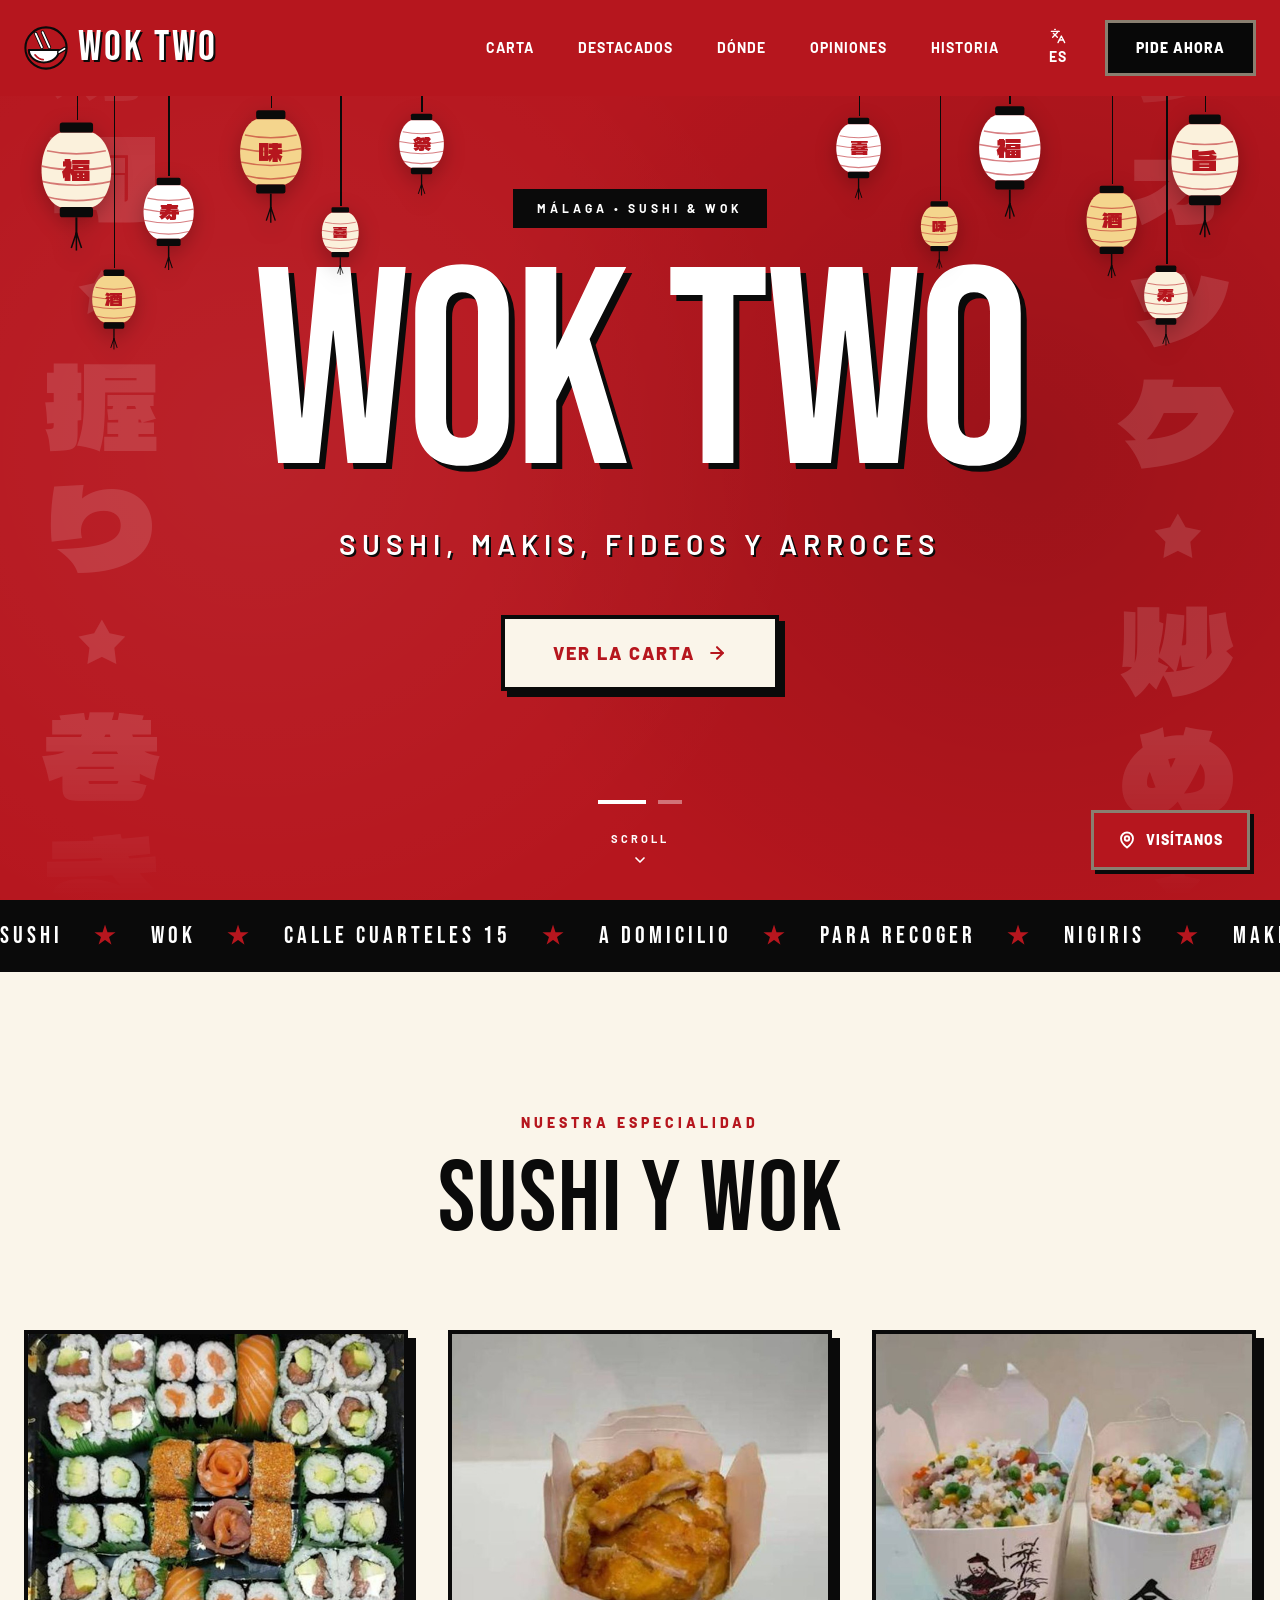
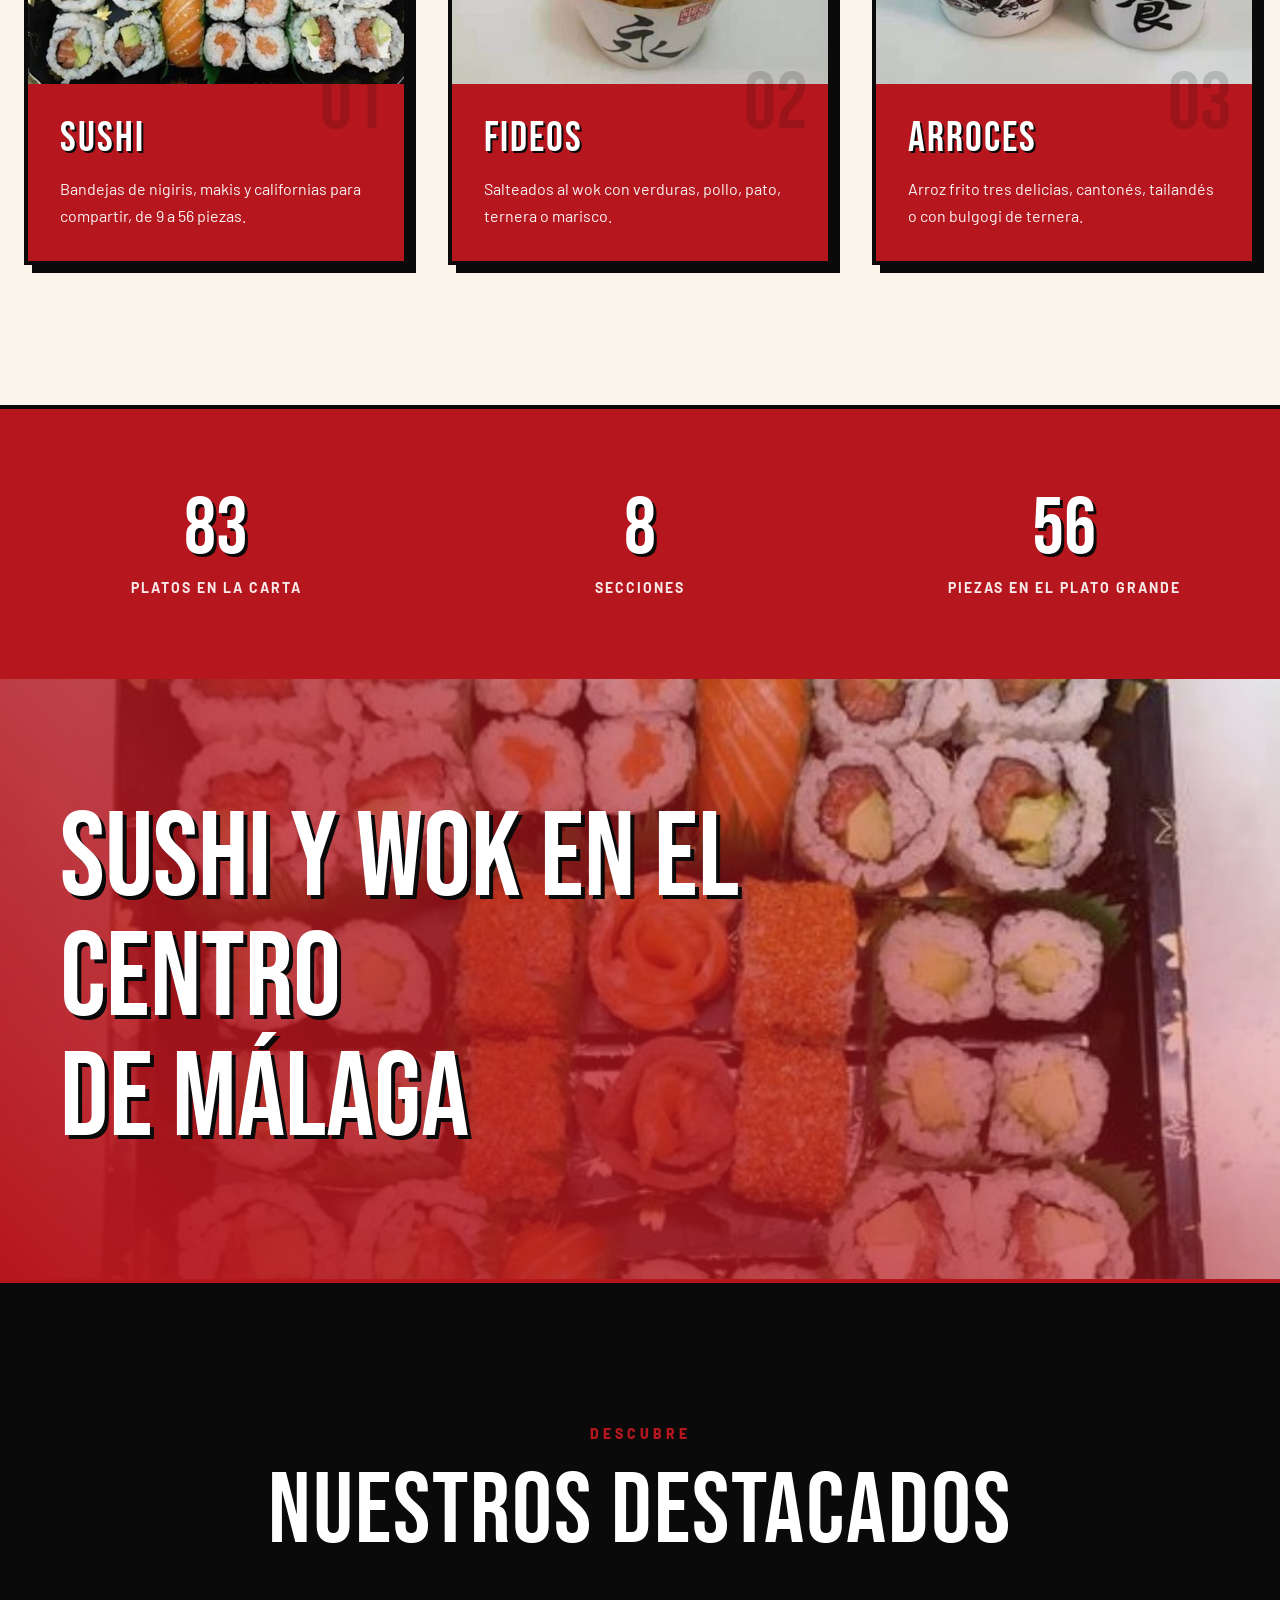
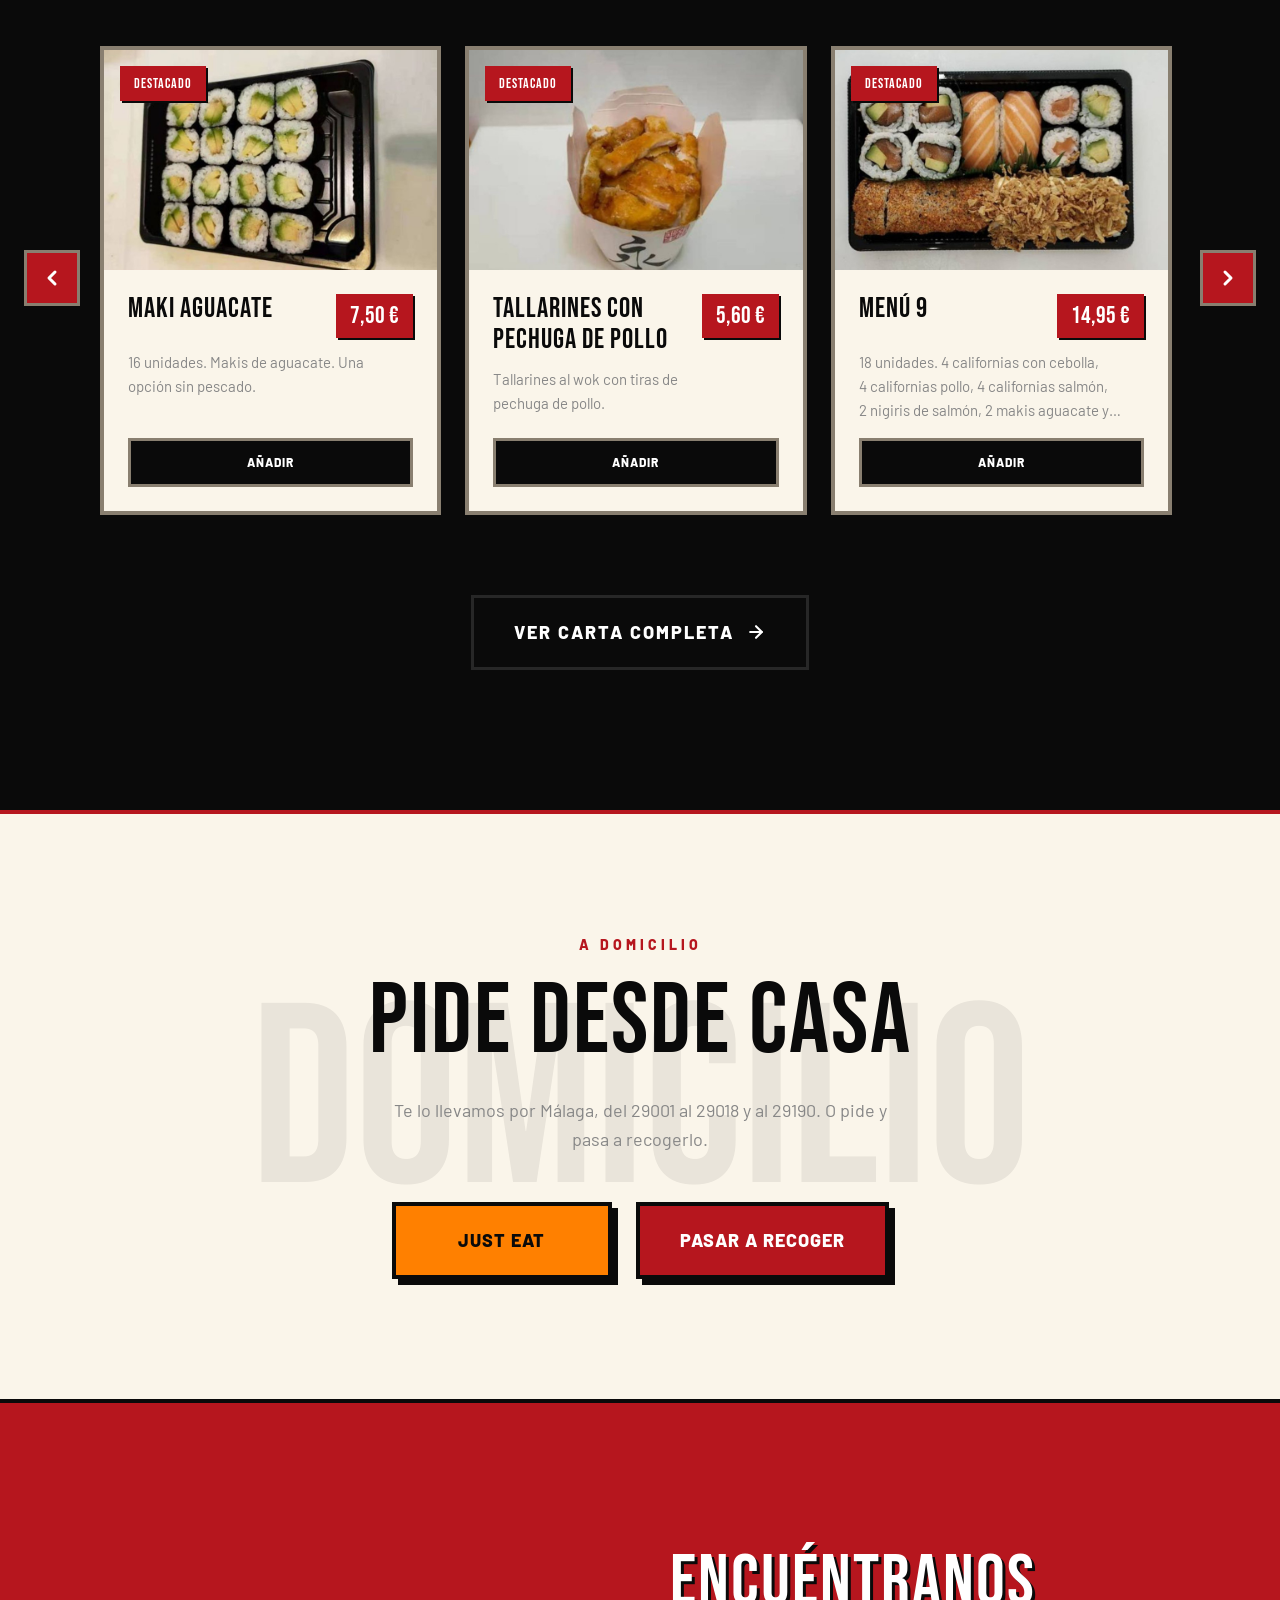
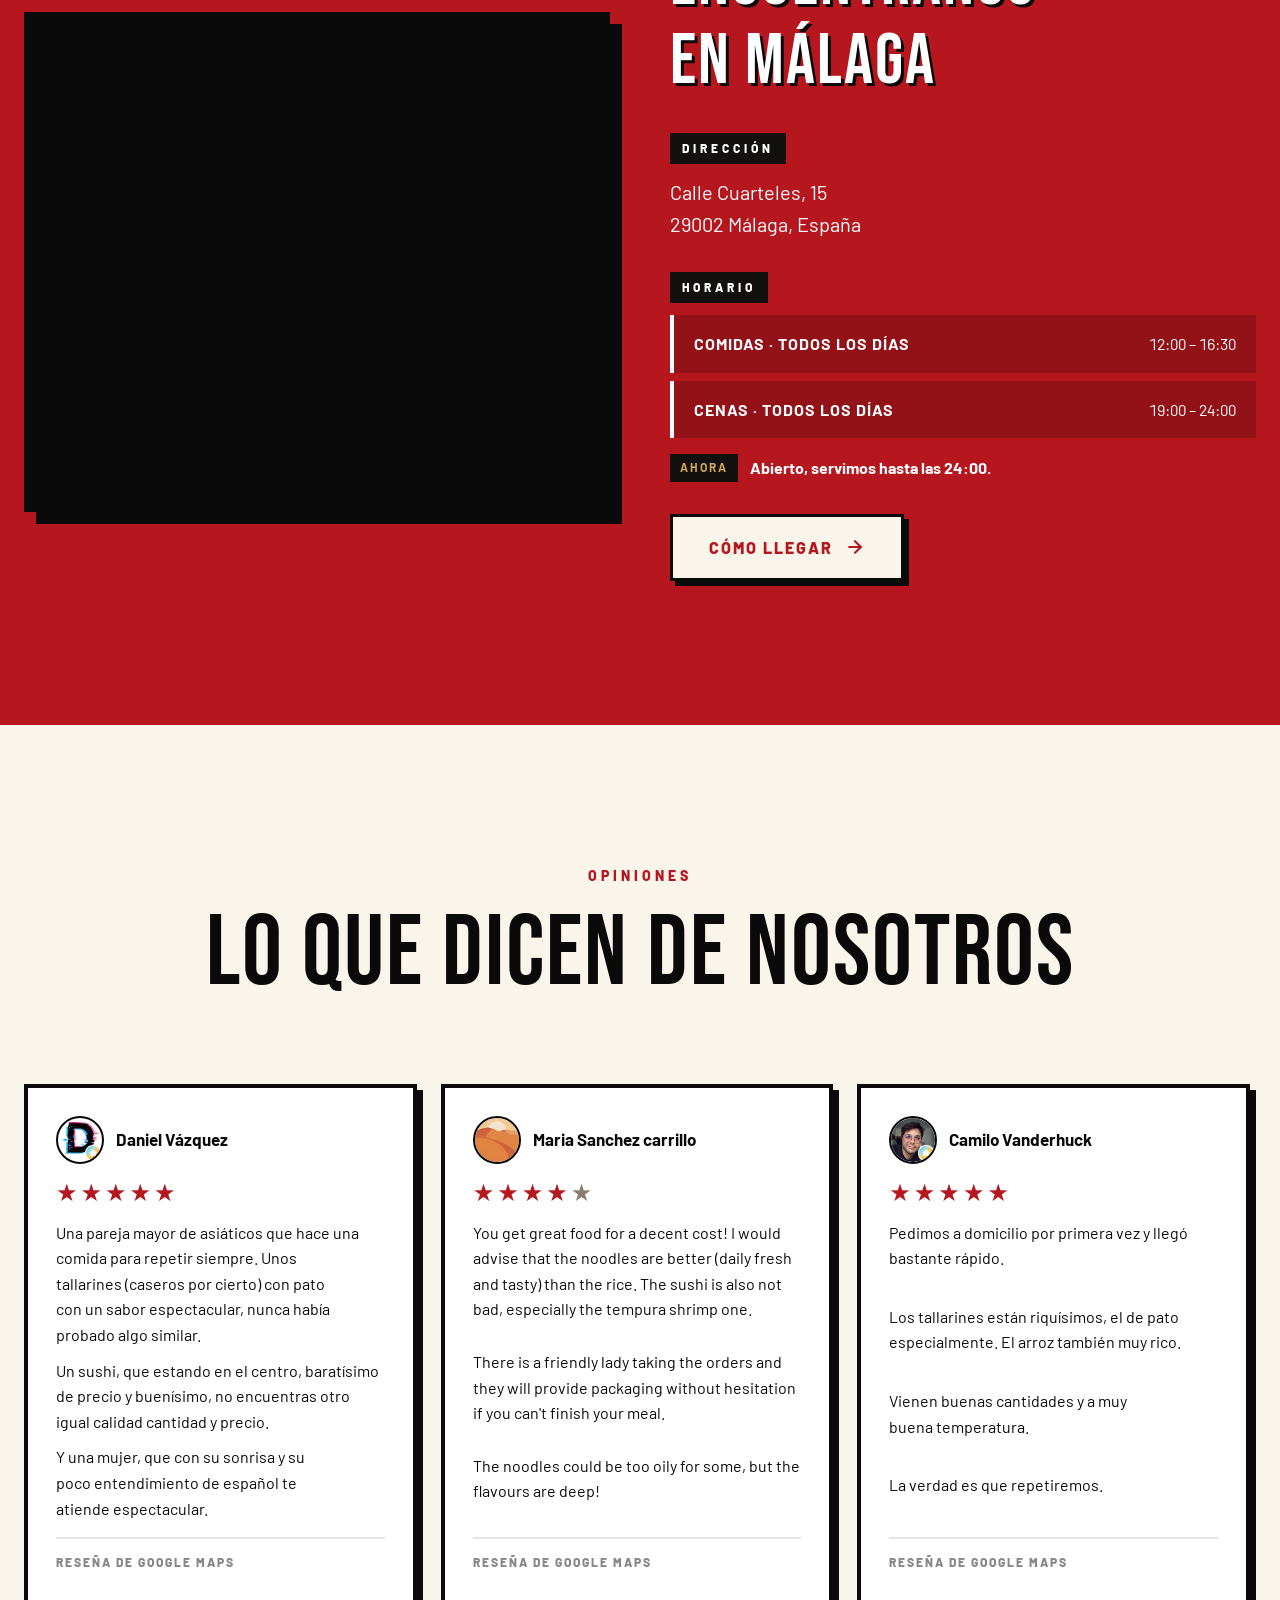
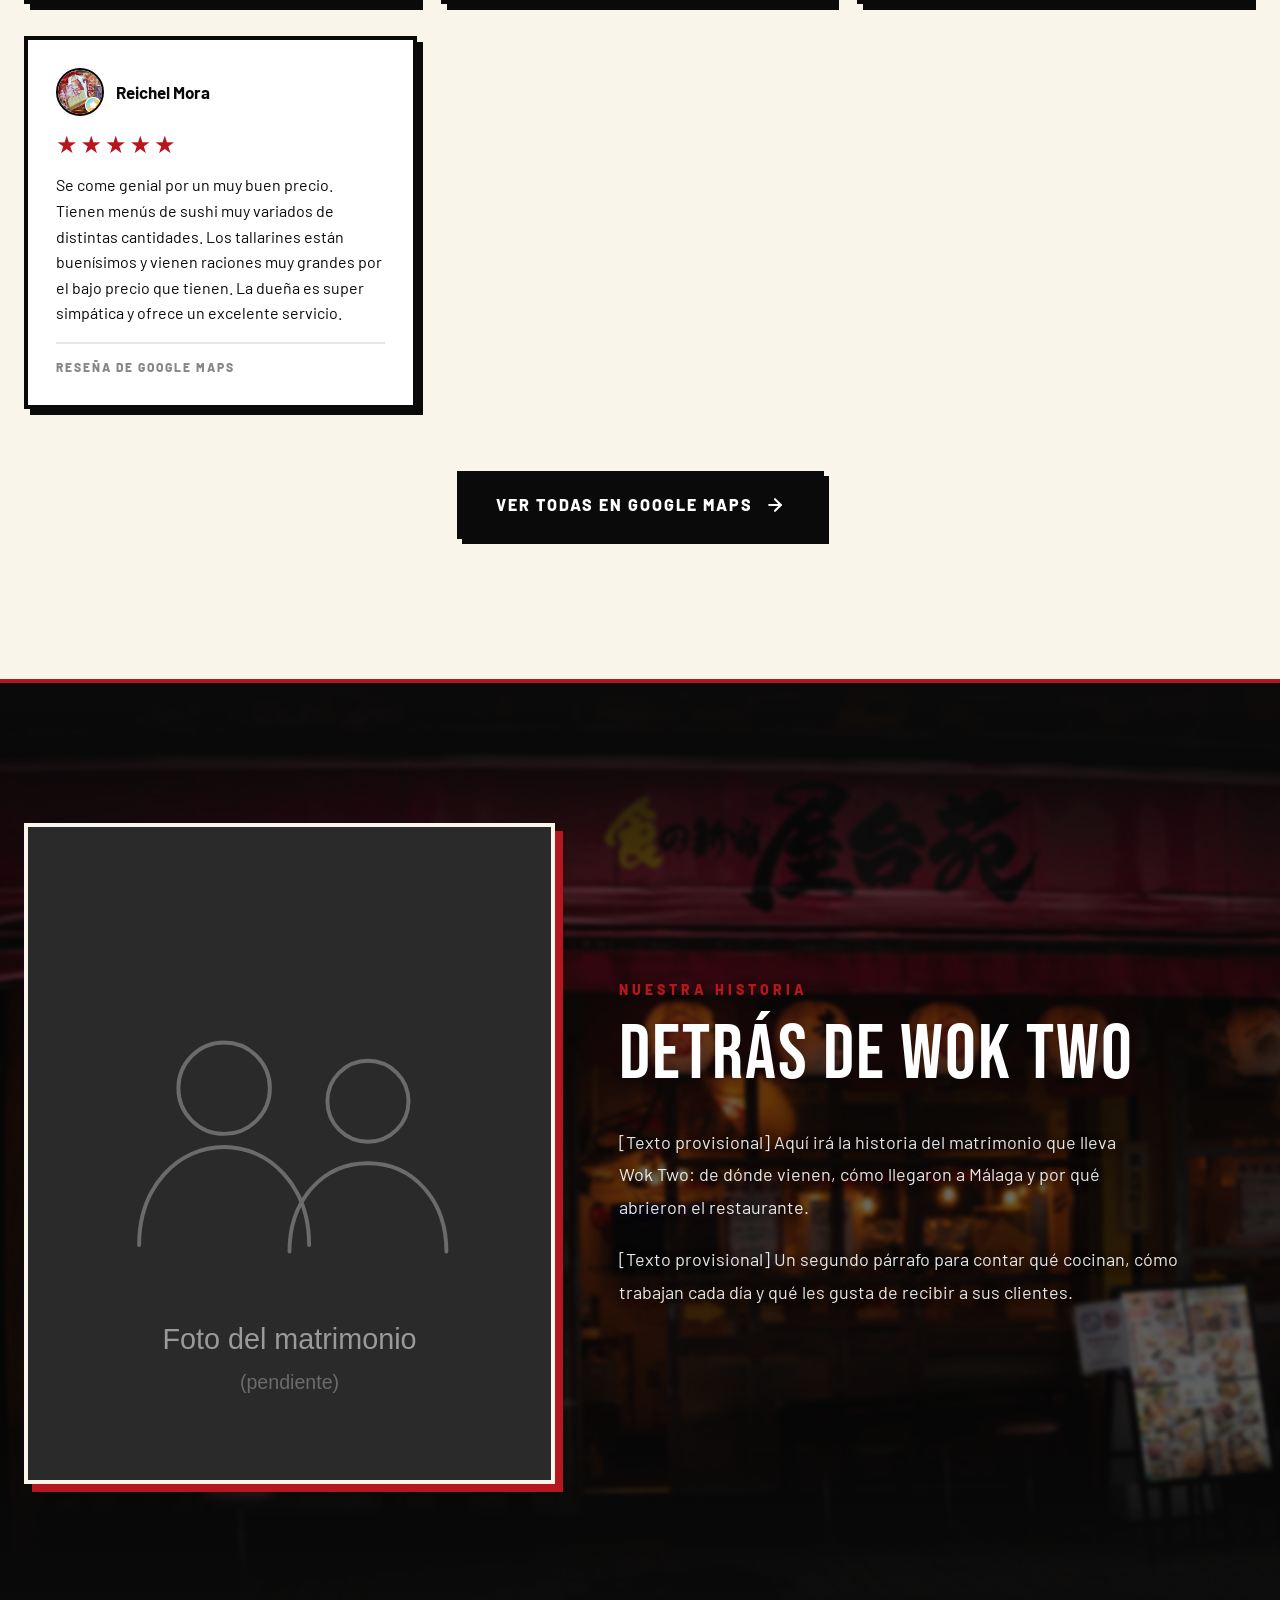
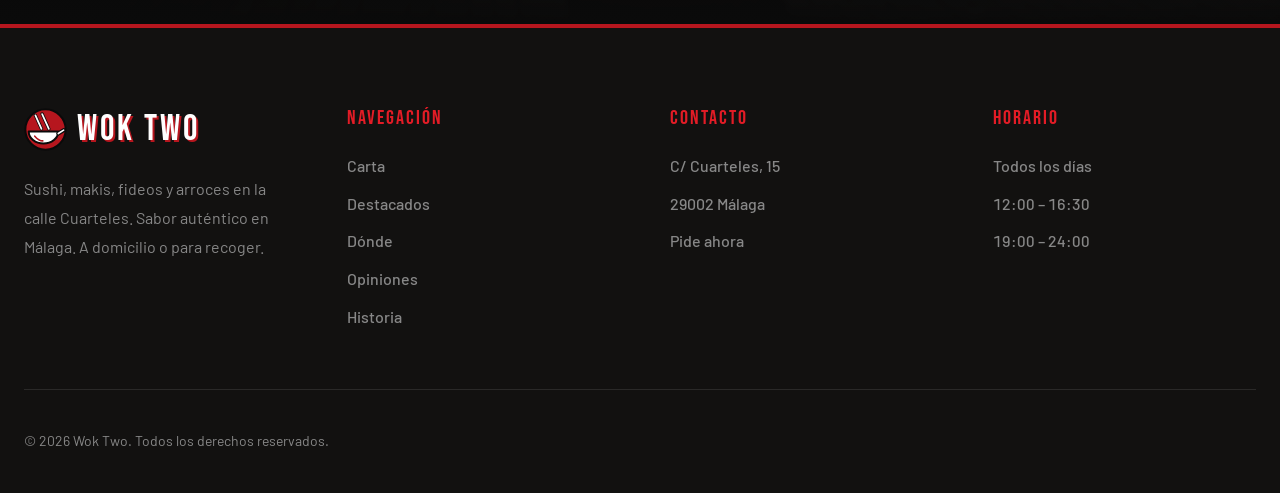
==== commit f02c7cca: "Vuelve la sección «Nuestra historia» como estaba Co-Authored-By: Claude Opus 5.5 <noreply@anthropic." ====
--- a/index.html
+++ b/index.html
@@ -30,13 +30,13 @@
 <header class="nav" data-nav>
   <div class="container nav__in">
     <a class="nav__brand" href="#top" aria-label="Wok Two, inicio"><img class="logo" src="logo.svg" alt="" width="40" height="40">Wok Two</a>
-    <nav class="nav__links" aria-label="Principal"><a class="slide" href="carta.html" data-text="Carta"><span>Carta</span></a><a class="slide" href="#destacados" data-text="Destacados"><span>Destacados</span></a><a class="slide" href="#donde" data-text="Dónde"><span>Dónde</span></a><a class="slide" href="#opiniones" data-text="Opiniones"><span>Opiniones</span></a><a class="slide slide--lang" href="en/index.html" hreflang="en" lang="en" aria-label="English version"><span><svg width="16" height="16" viewBox="0 0 24 24" fill="none" stroke="currentColor" stroke-width="2" stroke-linecap="round" stroke-linejoin="round" aria-hidden="true"><path d="m5 8 6 6"/><path d="m4 14 6-6 2-3"/><path d="M2 5h12"/><path d="M7 2h1"/><path d="m22 22-5-10-5 10"/><path d="M14 18h6"/></svg>ES</span><span class="roll-b" aria-hidden="true">ES</span></a></nav>
+    <nav class="nav__links" aria-label="Principal"><a class="slide" href="carta.html" data-text="Carta"><span>Carta</span></a><a class="slide" href="#destacados" data-text="Destacados"><span>Destacados</span></a><a class="slide" href="#donde" data-text="Dónde"><span>Dónde</span></a><a class="slide" href="#opiniones" data-text="Opiniones"><span>Opiniones</span></a><a class="slide" href="#historia" data-text="Historia"><span>Historia</span></a><a class="slide slide--lang" href="en/index.html" hreflang="en" lang="en" aria-label="English version"><span><svg width="16" height="16" viewBox="0 0 24 24" fill="none" stroke="currentColor" stroke-width="2" stroke-linecap="round" stroke-linejoin="round" aria-hidden="true"><path d="m5 8 6 6"/><path d="m4 14 6-6 2-3"/><path d="M2 5h12"/><path d="M7 2h1"/><path d="m22 22-5-10-5 10"/><path d="M14 18h6"/></svg>ES</span><span class="roll-b" aria-hidden="true">ES</span></a></nav>
     <a class="nav__cta" href="carta.html" data-open-cart>Pide ahora</a>
     <button class="burger" type="button" aria-expanded="false" aria-controls="menu" data-burger><span></span><span></span><span></span><span class="visually-hidden">Menú</span></button>
   </div>
 </header>
 <div class="menu" id="menu" data-menu hidden>
-  <nav aria-label="Móvil"><a href="#top">Inicio</a><a href="carta.html">Carta</a><a href="#destacados">Destacados</a><a href="#donde">Dónde</a><a href="#opiniones">Opiniones</a><a href="carta.html" data-open-cart>Pide ahora</a><a class="menu__lang" href="en/index.html" hreflang="en" lang="en" aria-label="English version"><svg width="16" height="16" viewBox="0 0 24 24" fill="none" stroke="currentColor" stroke-width="2" stroke-linecap="round" stroke-linejoin="round" aria-hidden="true"><path d="m5 8 6 6"/><path d="m4 14 6-6 2-3"/><path d="M2 5h12"/><path d="M7 2h1"/><path d="m22 22-5-10-5 10"/><path d="M14 18h6"/></svg>ES</a></nav>
+  <nav aria-label="Móvil"><a href="#top">Inicio</a><a href="carta.html">Carta</a><a href="#destacados">Destacados</a><a href="#donde">Dónde</a><a href="#opiniones">Opiniones</a><a href="#historia">Historia</a><a href="carta.html" data-open-cart>Pide ahora</a><a class="menu__lang" href="en/index.html" hreflang="en" lang="en" aria-label="English version"><svg width="16" height="16" viewBox="0 0 24 24" fill="none" stroke="currentColor" stroke-width="2" stroke-linecap="round" stroke-linejoin="round" aria-hidden="true"><path d="m5 8 6 6"/><path d="m4 14 6-6 2-3"/><path d="M2 5h12"/><path d="M7 2h1"/><path d="m22 22-5-10-5 10"/><path d="M14 18h6"/></svg>ES</a></nav>
 </div>
 
 <main id="main">
@@ -196,13 +196,22 @@
     </div>
   </section>
 
-
+  <section class="sec sec--black" id="historia" aria-labelledby="h-story">
+    <div class="container story">
+      <figure class="story__photo reveal"><img src="images/historia-placeholder.svg" alt="El matrimonio que lleva Wok Two (foto pendiente)" width="800" height="1000" loading="lazy" decoding="async"></figure>
+      <div class="story__text reveal" style="--d:.2s">
+        <span class="label">Nuestra historia</span>
+        <h2 class="title-xl" id="h-story">Detrás de Wok Two</h2>
+        <p>[Texto provisional] Aquí irá la historia del matrimonio que lleva Wok Two: de dónde vienen, cómo llegaron a Málaga y por qué abrieron el restaurante.</p><p>[Texto provisional] Un segundo párrafo para contar qué cocinan, cómo trabajan cada día y qué les gusta de recibir a sus clientes.</p>
+      </div>
+    </div>
+  </section>
 </main>
 
 <footer class="foot">
   <div class="container foot__grid">
     <div class="foot__brand"><a class="foot__logo" href="#top"><img class="logo" src="logo.svg" alt="" width="44" height="44">Wok Two</a><p>Sushi, makis, fideos y arroces en la calle Cuarteles. Sabor auténtico en Málaga. A domicilio o para recoger.</p></div>
-    <div class="foot__col"><h2>Navegación</h2><ul><li><a href="carta.html">Carta</a></li><li><a href="#destacados">Destacados</a></li><li><a href="#donde">Dónde</a></li><li><a href="#opiniones">Opiniones</a></li></ul></div>
+    <div class="foot__col"><h2>Navegación</h2><ul><li><a href="carta.html">Carta</a></li><li><a href="#destacados">Destacados</a></li><li><a href="#donde">Dónde</a></li><li><a href="#opiniones">Opiniones</a></li><li><a href="#historia">Historia</a></li></ul></div>
     <div class="foot__col"><h2>Contacto</h2><ul><li><a href="https://www.google.com/maps/search/?api=1&query=Wok%20Two%2C%20Calle%20Cuarteles%2015%2C%2029002%20M%C3%A1laga" rel="noopener">C/ Cuarteles, 15</a></li><li><a href="https://www.google.com/maps/search/?api=1&query=Wok%20Two%2C%20Calle%20Cuarteles%2015%2C%2029002%20M%C3%A1laga" rel="noopener">29002 Málaga</a></li><li><a href="carta.html" data-open-cart>Pide ahora</a></li></ul></div>
     <div class="foot__col"><h2>Horario</h2><ul><li>Todos los días</li><li class="num">12:00 – 16:30</li><li class="num">19:00 – 24:00</li></ul></div>
   </div>
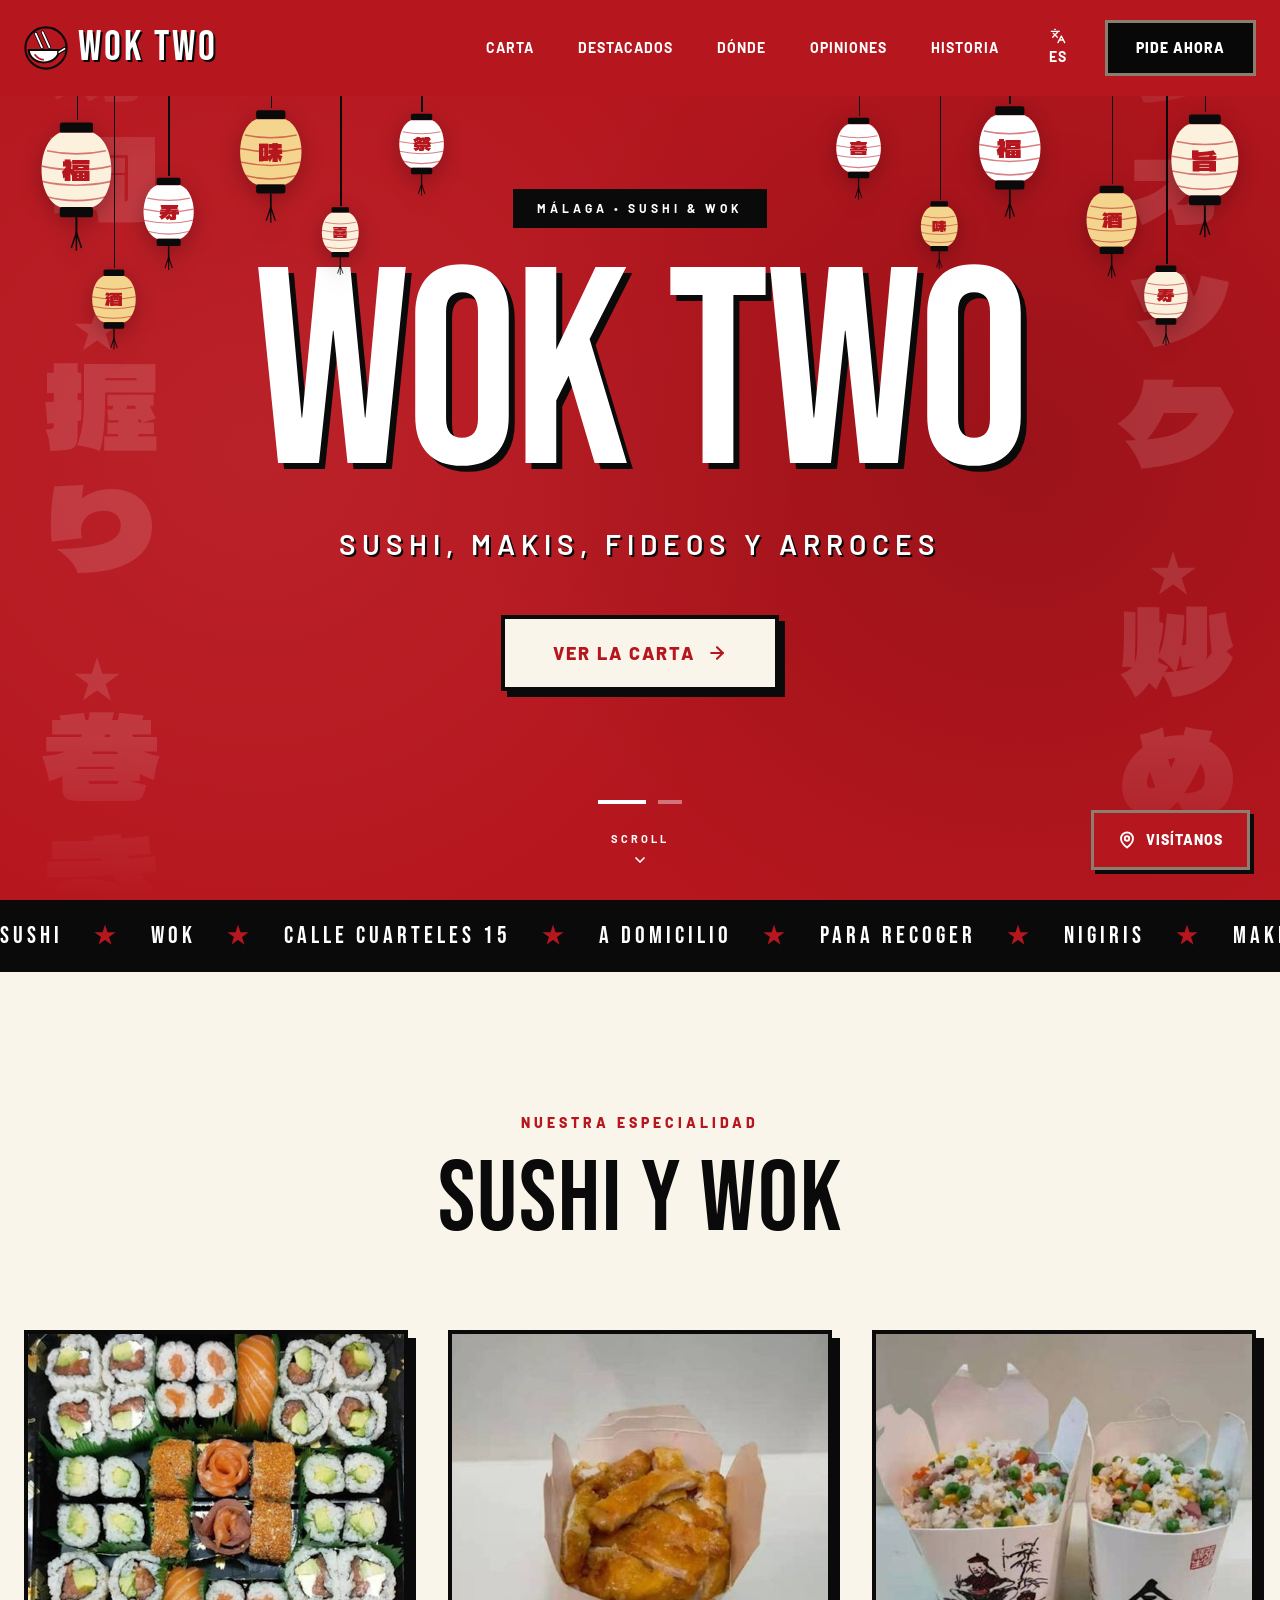
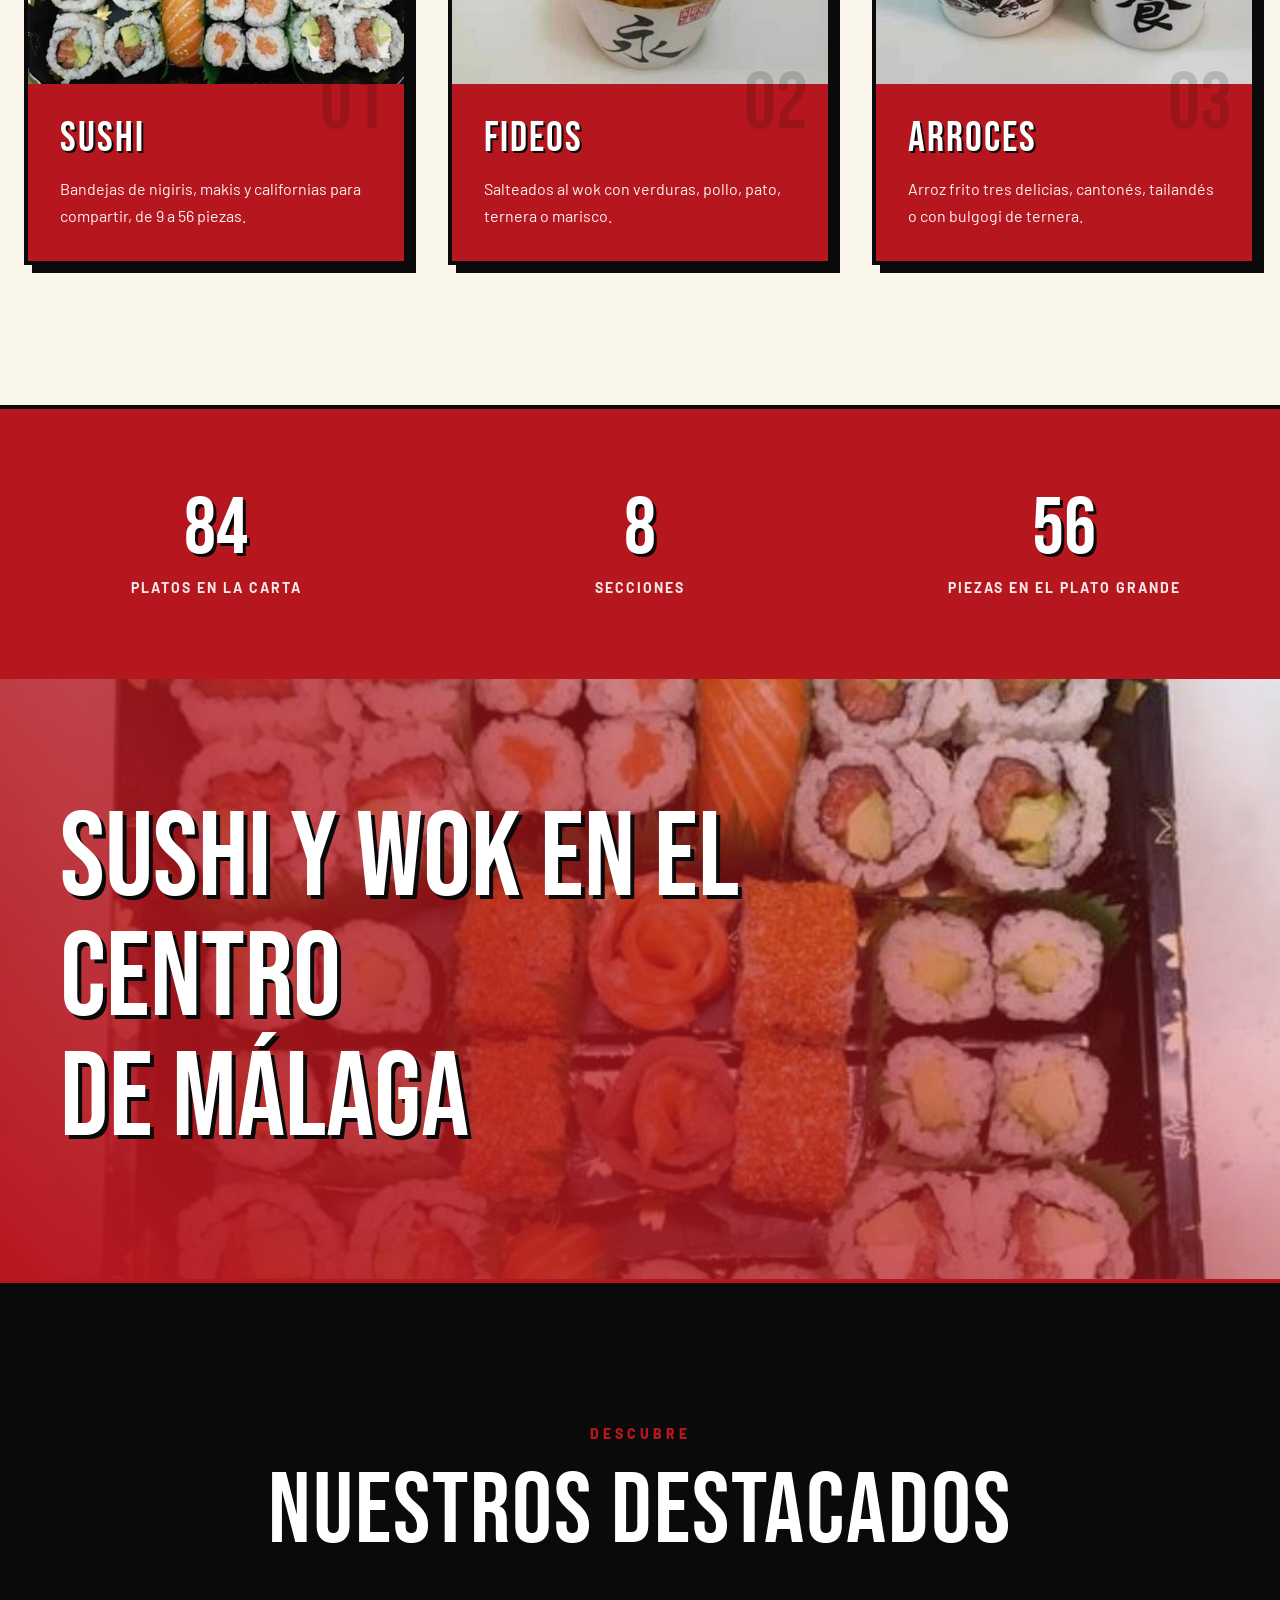
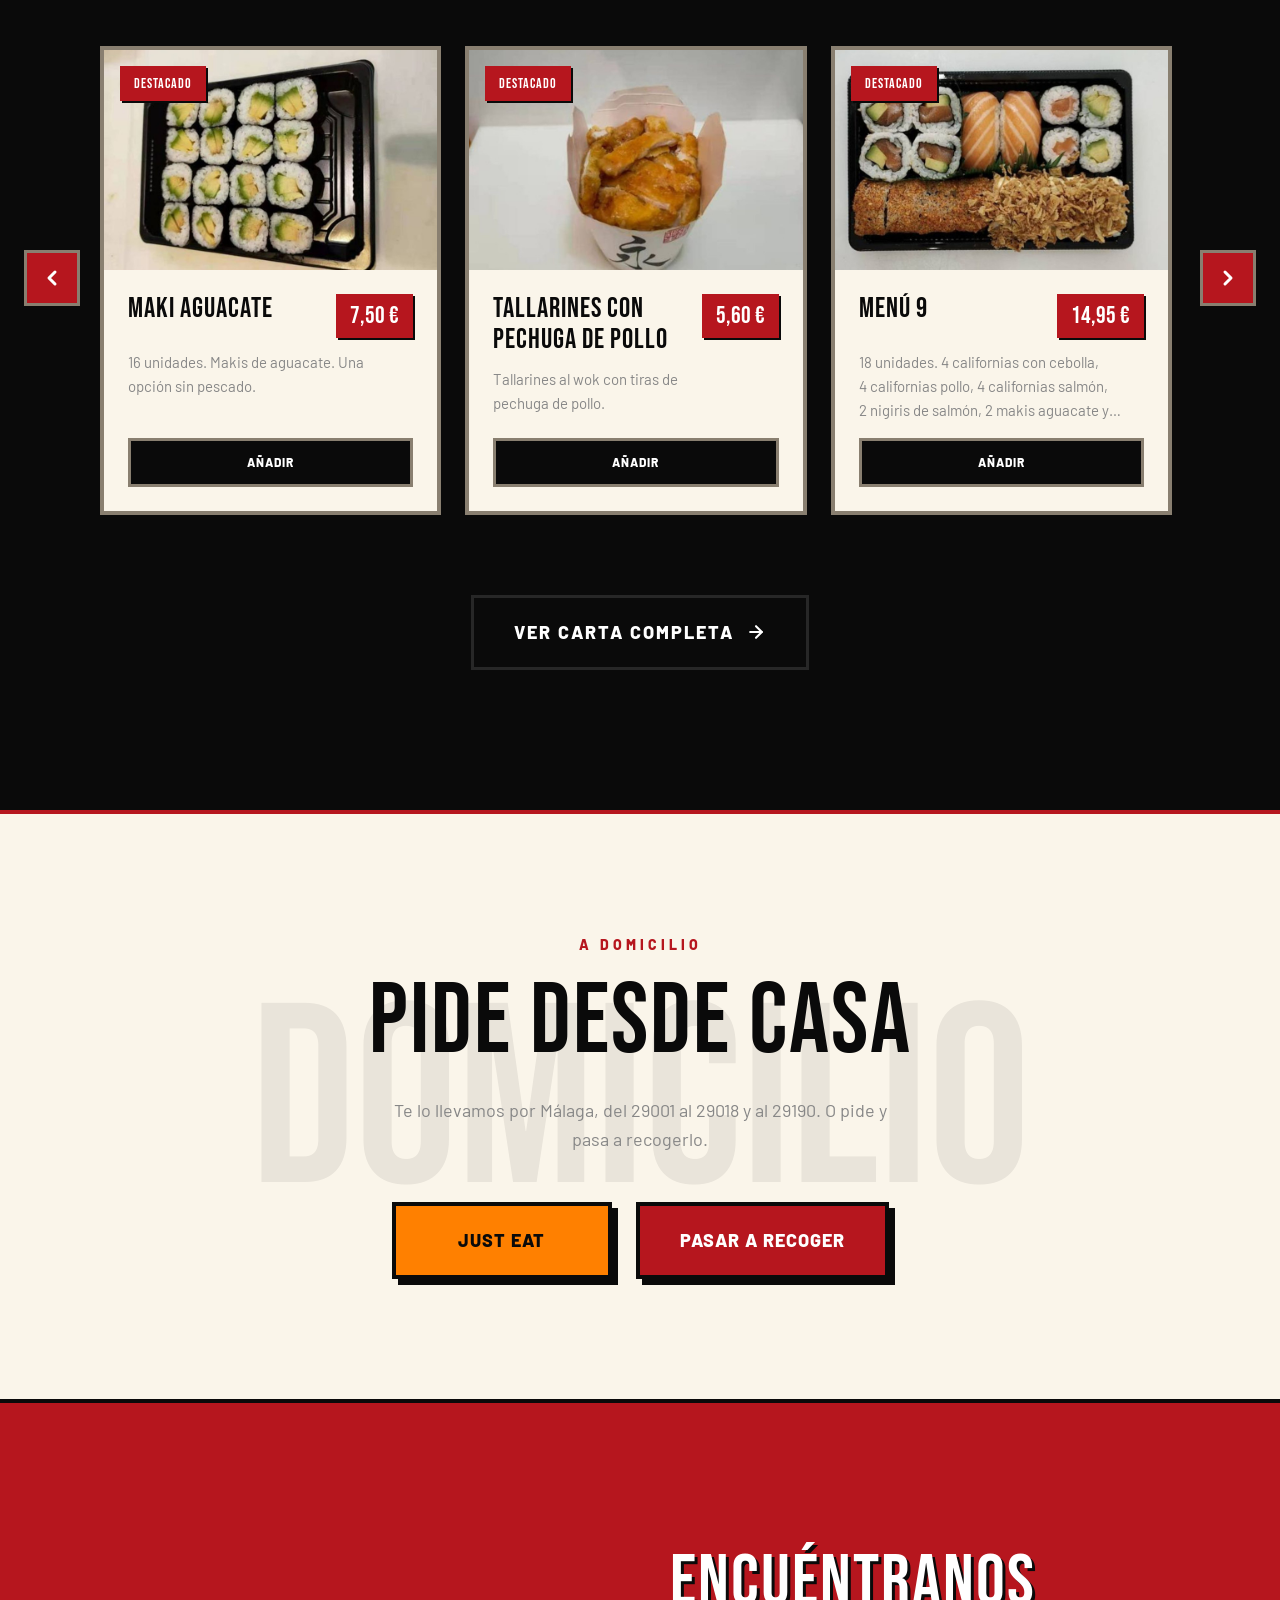
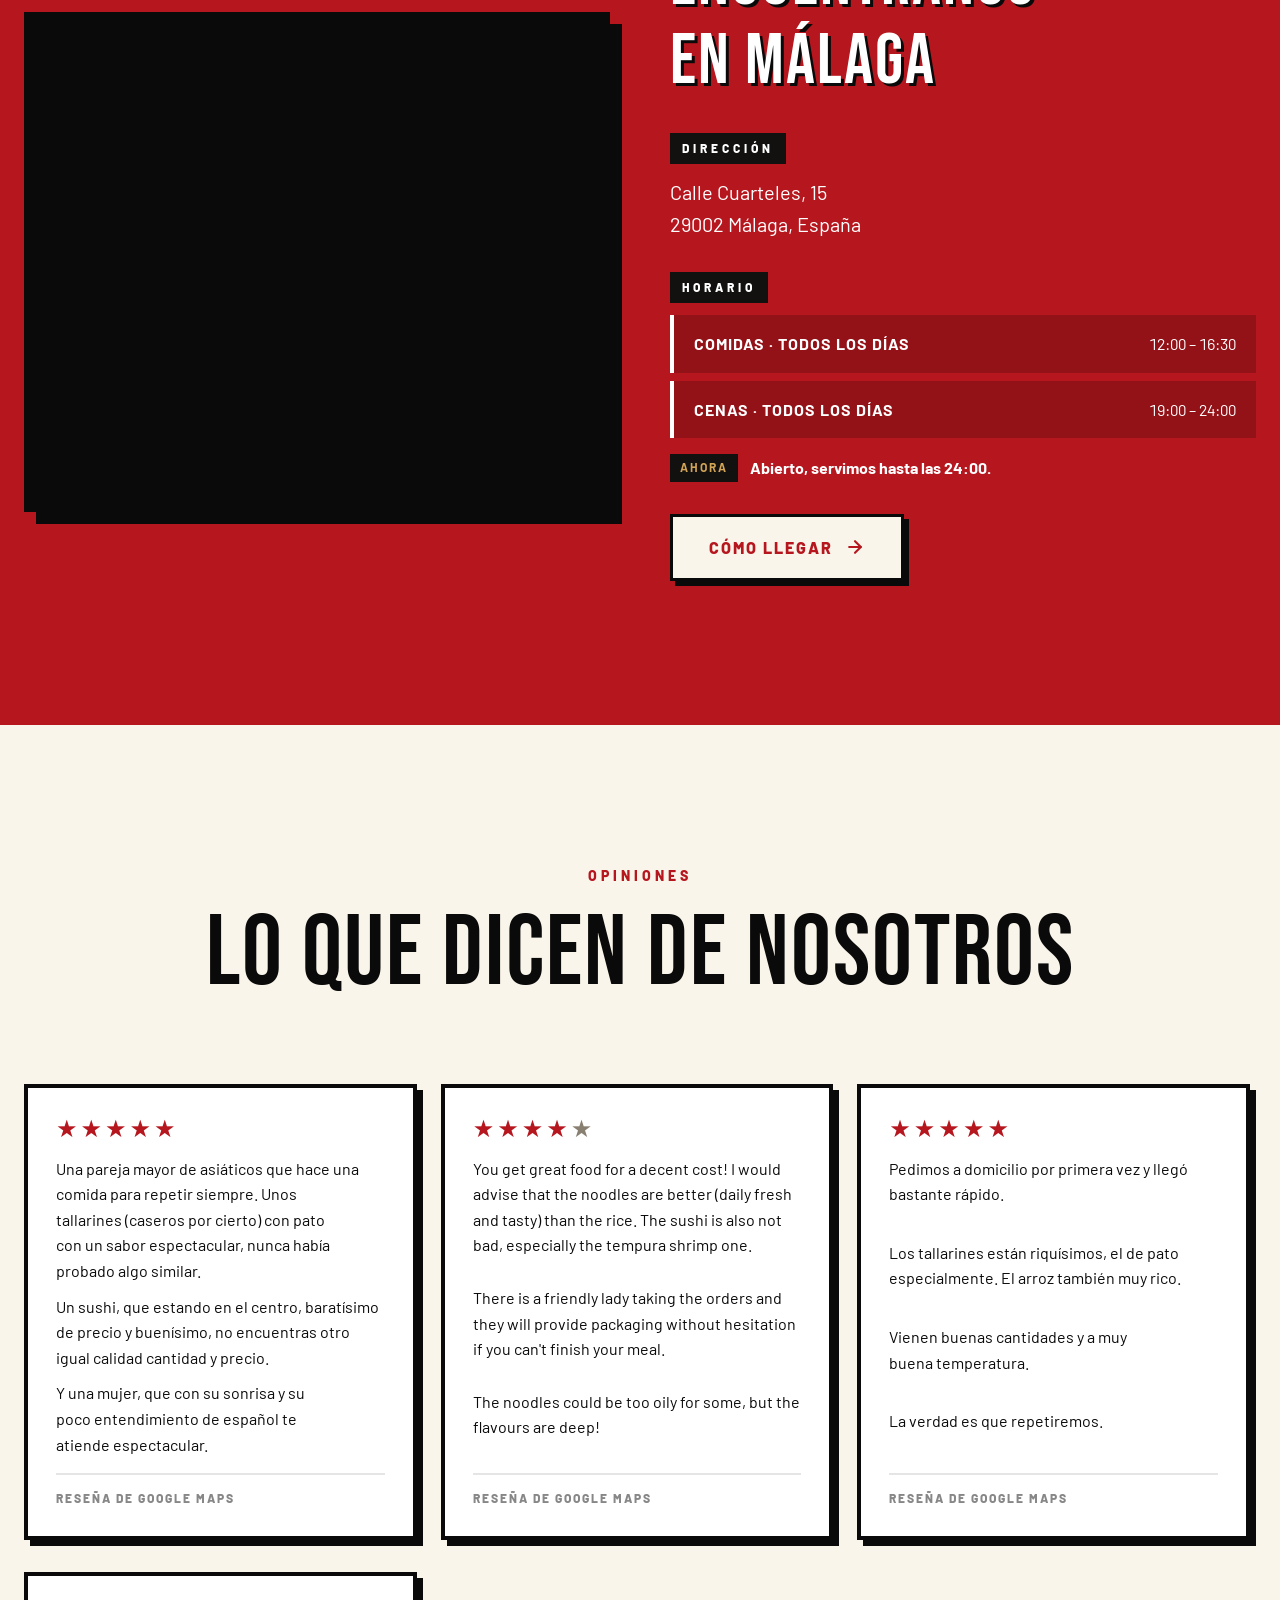
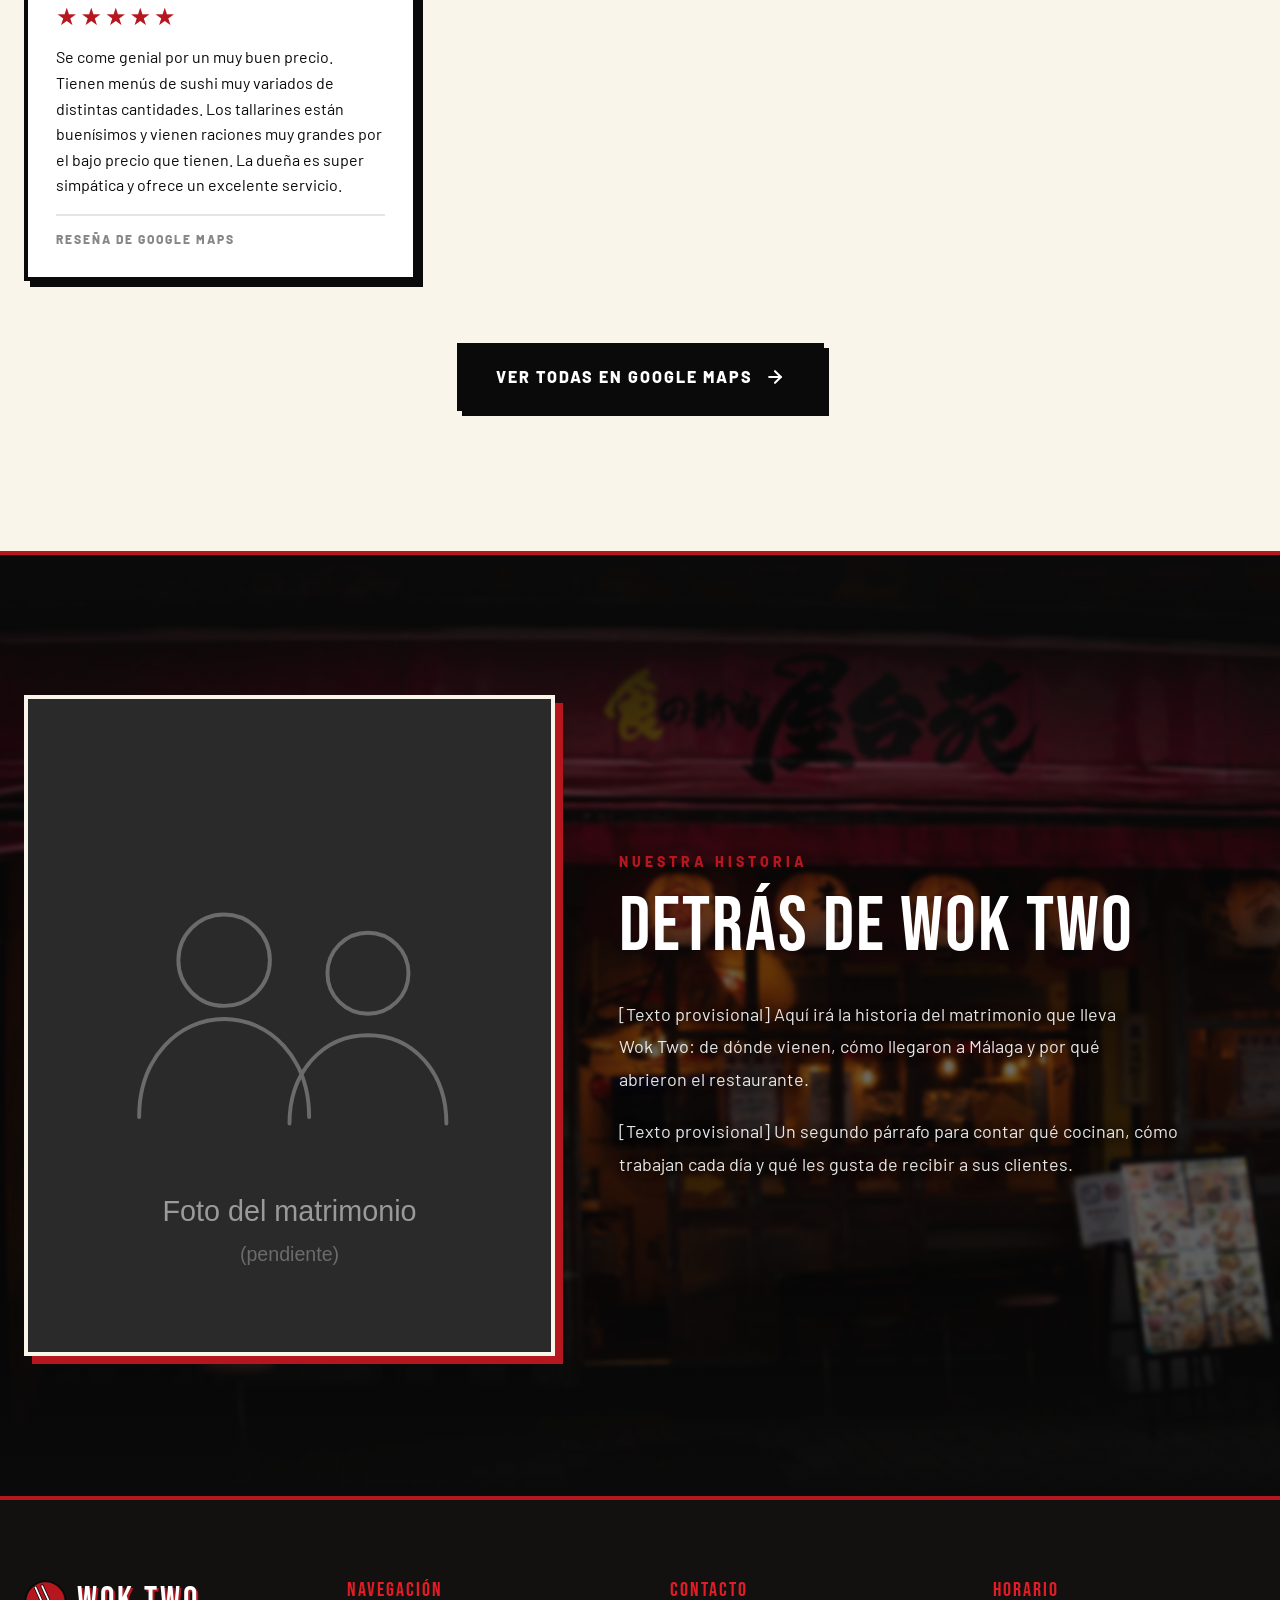
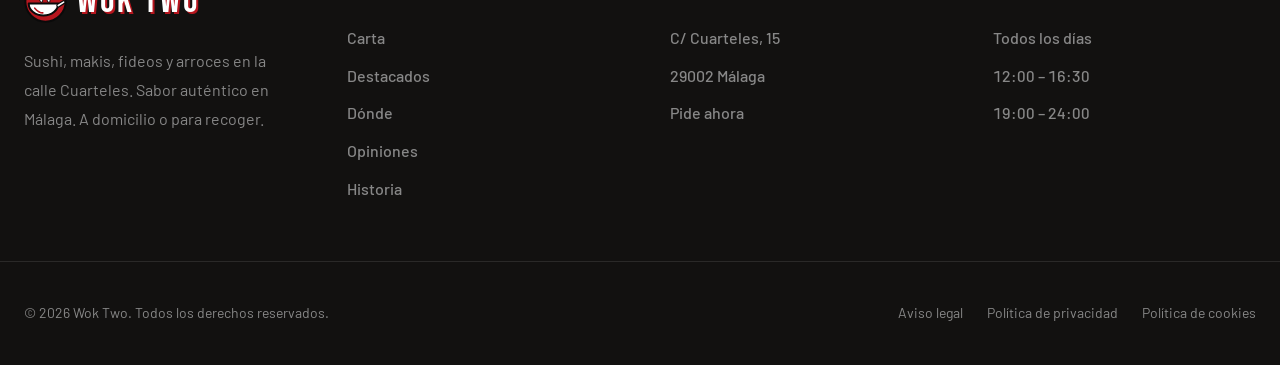
==== commit 0ad2eb12: "Privacidad: textos legales, fuentes propias, reseñas anónimas y Netlify - Páginas aviso legal, priva" ====
--- a/index.html
+++ b/index.html
@@ -19,9 +19,8 @@
 <meta property="og:image" content="https://www.woktwo.es/images/1f1b4ce9c8f69ddcaa09ad56c4c3ac72-1024.jpg">
 <meta property="og:locale" content="es_ES">
 <meta name="twitter:card" content="summary_large_image">
-<link rel="preconnect" href="https://fonts.googleapis.com"><link rel="preconnect" href="https://fonts.gstatic.com" crossorigin>
-<link href="https://fonts.googleapis.com/css2?family=Bebas+Neue&family=Barlow:wght@400;500;600;700;800&family=Dela+Gothic+One&display=swap" rel="stylesheet">
-<link rel="stylesheet" href="styles.css?v=24c3d3a7">
+<link rel="stylesheet" href="fonts/fonts.css?v=56d5fe9d">
+<link rel="stylesheet" href="styles.css?v=56d5fe9d">
 <script>document.documentElement.classList.add('js');</script>
 </head>
 <body>
@@ -187,10 +186,10 @@
     <div class="container">
       <div class="shead reveal"><span class="label">Opiniones</span><h2 class="title-xl" id="h-rev">Lo que dicen de nosotros</h2></div>
       <ul class="reviews">
-        <li class="review reveal" style="--d:0s"><div class="review__who"><img src="images/avatar-1.png" alt="" width="48" height="48" loading="lazy" decoding="async"><strong>Daniel Vázquez</strong></div><p class="review__stars" role="img" aria-label="5 de 5 estrellas"><span aria-hidden="true">★★★★★<i></i></span></p><blockquote class="review__text"><p>Una pareja mayor de asiáticos que hace una comida para repetir siempre. Unos tallarines (caseros por cierto) con pato con un sabor espectacular, nunca había probado algo similar.</p><p>Un sushi, que estando en el centro, baratísimo de precio y buenísimo, no encuentras otro igual calidad cantidad y precio.</p><p>Y una mujer, que con su sonrisa y su poco entendimiento de español te atiende espectacular.</p></blockquote><p class="review__from">Reseña de Google Maps</p></li>
-        <li class="review reveal" style="--d:0.1s"><div class="review__who"><img src="images/avatar-2.png" alt="" width="48" height="48" loading="lazy" decoding="async"><strong>Maria Sanchez carrillo</strong></div><p class="review__stars" role="img" aria-label="4 de 5 estrellas"><span aria-hidden="true">★★★★<i>★</i></span></p><blockquote class="review__text"><p>You get great food for a decent cost! I would advise that the noodles are better (daily fresh and tasty) than the rice. The sushi is also not bad, especially the tempura shrimp one.</p><p>There is a friendly lady taking the orders and they will provide packaging without hesitation if you can't finish your meal.</p><p>The noodles could be too oily for some, but the flavours are deep!</p></blockquote><p class="review__from">Reseña de Google Maps</p></li>
-        <li class="review reveal" style="--d:0.2s"><div class="review__who"><img src="images/avatar-3.png" alt="" width="48" height="48" loading="lazy" decoding="async"><strong>Camilo Vanderhuck</strong></div><p class="review__stars" role="img" aria-label="5 de 5 estrellas"><span aria-hidden="true">★★★★★<i></i></span></p><blockquote class="review__text"><p>Pedimos a domicilio por primera vez y llegó bastante rápido.</p><p>Los tallarines están riquísimos, el de pato especialmente. El arroz también muy rico.</p><p>Vienen buenas cantidades y a muy buena temperatura.</p><p>La verdad es que repetiremos.</p></blockquote><p class="review__from">Reseña de Google Maps</p></li>
-        <li class="review reveal" style="--d:0.30000000000000004s"><div class="review__who"><img src="images/avatar-4.png" alt="" width="48" height="48" loading="lazy" decoding="async"><strong>Reichel Mora</strong></div><p class="review__stars" role="img" aria-label="5 de 5 estrellas"><span aria-hidden="true">★★★★★<i></i></span></p><blockquote class="review__text"><p>Se come genial por un muy buen precio. Tienen menús de sushi muy variados de distintas cantidades. Los tallarines están buenísimos y vienen raciones muy grandes por el bajo precio que tienen. La dueña es super simpática y ofrece un excelente servicio.</p></blockquote><p class="review__from">Reseña de Google Maps</p></li>
+        <li class="review reveal" style="--d:0s"><p class="review__stars" role="img" aria-label="5 de 5 estrellas"><span aria-hidden="true">★★★★★<i></i></span></p><blockquote class="review__text"><p>Una pareja mayor de asiáticos que hace una comida para repetir siempre. Unos tallarines (caseros por cierto) con pato con un sabor espectacular, nunca había probado algo similar.</p><p>Un sushi, que estando en el centro, baratísimo de precio y buenísimo, no encuentras otro igual calidad cantidad y precio.</p><p>Y una mujer, que con su sonrisa y su poco entendimiento de español te atiende espectacular.</p></blockquote><p class="review__from">Reseña de Google Maps</p></li>
+        <li class="review reveal" style="--d:0.1s"><p class="review__stars" role="img" aria-label="4 de 5 estrellas"><span aria-hidden="true">★★★★<i>★</i></span></p><blockquote class="review__text"><p>You get great food for a decent cost! I would advise that the noodles are better (daily fresh and tasty) than the rice. The sushi is also not bad, especially the tempura shrimp one.</p><p>There is a friendly lady taking the orders and they will provide packaging without hesitation if you can't finish your meal.</p><p>The noodles could be too oily for some, but the flavours are deep!</p></blockquote><p class="review__from">Reseña de Google Maps</p></li>
+        <li class="review reveal" style="--d:0.2s"><p class="review__stars" role="img" aria-label="5 de 5 estrellas"><span aria-hidden="true">★★★★★<i></i></span></p><blockquote class="review__text"><p>Pedimos a domicilio por primera vez y llegó bastante rápido.</p><p>Los tallarines están riquísimos, el de pato especialmente. El arroz también muy rico.</p><p>Vienen buenas cantidades y a muy buena temperatura.</p><p>La verdad es que repetiremos.</p></blockquote><p class="review__from">Reseña de Google Maps</p></li>
+        <li class="review reveal" style="--d:0.30000000000000004s"><p class="review__stars" role="img" aria-label="5 de 5 estrellas"><span aria-hidden="true">★★★★★<i></i></span></p><blockquote class="review__text"><p>Se come genial por un muy buen precio. Tienen menús de sushi muy variados de distintas cantidades. Los tallarines están buenísimos y vienen raciones muy grandes por el bajo precio que tienen. La dueña es super simpática y ofrece un excelente servicio.</p></blockquote><p class="review__from">Reseña de Google Maps</p></li>
       </ul>
       <p class="reviews__all"><a class="btn-white" href="https://www.google.com/maps/search/?api=1&query=Wok%20Two%2C%20Calle%20Cuarteles%2015%2C%2029002%20M%C3%A1laga" rel="noopener"><span>Ver todas en Google Maps</span><svg class="arrow" width="20" height="20" viewBox="0 0 24 24" fill="none" stroke="currentColor" stroke-width="2.5" stroke-linecap="round" stroke-linejoin="round" aria-hidden="true"><path d="M5 12h14"/><path d="m12 5 7 7-7 7"/></svg></a></p>
     </div>
@@ -215,7 +214,7 @@
     <div class="foot__col"><h2>Contacto</h2><ul><li><a href="https://www.google.com/maps/search/?api=1&query=Wok%20Two%2C%20Calle%20Cuarteles%2015%2C%2029002%20M%C3%A1laga" rel="noopener">C/ Cuarteles, 15</a></li><li><a href="https://www.google.com/maps/search/?api=1&query=Wok%20Two%2C%20Calle%20Cuarteles%2015%2C%2029002%20M%C3%A1laga" rel="noopener">29002 Málaga</a></li><li><a href="carta.html" data-open-cart>Pide ahora</a></li></ul></div>
     <div class="foot__col"><h2>Horario</h2><ul><li>Todos los días</li><li class="num">12:00 – 16:30</li><li class="num">19:00 – 24:00</li></ul></div>
   </div>
-  <div class="container foot__base"><p>© 2026 Wok Two. Todos los derechos reservados.</p></div>
+  <div class="container foot__base"><p>© 2026 Wok Two. Todos los derechos reservados.</p><ul class="foot__legal" aria-label="Información legal"><li><a href="aviso-legal.html">Aviso legal</a></li><li><a href="privacidad.html">Política de privacidad</a></li><li><a href="cookies.html">Política de cookies</a></li></ul></div>
 </footer>
 <a class="visit" href="#donde" data-visit><svg width="18" height="18" viewBox="0 0 24 24" fill="none" stroke="currentColor" stroke-width="2.5" stroke-linecap="round" stroke-linejoin="round" aria-hidden="true"><path d="M20 10c0 6-8 12-8 12s-8-6-8-12a8 8 0 0 1 16 0Z"/><circle cx="12" cy="10" r="3"/></svg><span>Visítanos</span></a>
 <button type="button" class="cart-fab" data-open-cart hidden><span class="cart-fab__n" data-cart-count>0</span><span>Mi pedido</span><span class="cart-fab__t num" data-cart-fab-total></span></button>
@@ -231,6 +230,7 @@
       <label>Teléfono<input name="phone" type="tel" autocomplete="tel" inputmode="tel" required maxlength="20"></label>
       <label>Hora de recogida<select name="time" data-cart-time required></select></label>
       <label>Notas (opcional)<textarea name="notes" rows="2" maxlength="200" placeholder="Alergias, sin cebolla…"></textarea></label>
+      <p class="cart__legal">Usaremos tu nombre, teléfono y notas (incluidas las alergias, si las escribes) solo para preparar tu pedido. Responsable: [RAZÓN SOCIAL O NOMBRE Y APELLIDOS DEL TITULAR]. El pedido se envía desde tu WhatsApp, que gestiona Meta. Más información en la <a href="privacidad.html">política de privacidad</a>.</p>
       <p class="cart__err" role="alert" data-cart-err></p>
       <button type="submit" class="cart__send">Enviar pedido por WhatsApp</button>
       <button type="button" class="cart__clear" data-cart-clear>Vaciar pedido</button>
@@ -238,7 +238,7 @@
   </form>
 </dialog>
 <script type="application/json" id="catalog">[["Menú 1, 12 unidades","Set Menu 1, 12 pieces",12],["Menú 2, 9 unidades","Set Menu 2, 9 pieces",9.95],["Menú 3, 11 unidades","Set Menu 3, 11 pieces",10.5],["Menú 4, 11 unidades","Set Menu 4, 11 pieces",11.5],["Menú 5, 16 unidades","Set Menu 5, 16 pieces",13.95],["Menú 6, 18 unidades","Set Menu 6, 18 pieces",13.95],["Menú 7, 18 unidades","Set Menu 7, 18 pieces",14.95],["Menú 8, 18 unidades","Set Menu 8, 18 pieces",15.5],["Menú 9, 18 unidades","Set Menu 9, 18 pieces",14.95],["Menú 10, 12 unidades","Set Menu 10, 12 pieces",11.5],["Menú 11, 40 unidades","Set Menu 11, 40 pieces",32],["Menú 12, 18 unidades","Set Menu 12, 18 pieces",14.5],["Menú 13, 20 unidades","Set Menu 13, 20 pieces",14.2],["Plato Grande, 56 unidades","Large Platter, 56 pieces",39],["Ensalada de Pepino","Cucumber Salad",3.2],["Rollitos Primavera","Spring Rolls",2.3],["Empanadillas Chinas","Chinese Dumplings",3.5],["Alitas de Pollo, 3 piezas","Chicken Wings, 3 pieces",4.5],["Pan de Gambas","Prawn Crackers",1.5],["Rainbow Roll, 9 unidades","Rainbow Roll, 9 pieces",9.9],["Nigiri de Anguila, 2 piezas","Eel Nigiri, 2 pieces",3.2],["Nigiri de Langostino, 2 piezas","Prawn Nigiri, 2 pieces",3.2],["Nigiri de Atún, 2 piezas","Tuna Nigiri, 2 pieces",3.2],["Nigiri de Salmón, 2 piezas","Salmon Nigiri, 2 pieces",3.2],["Nigiri de Salmón, 6 unidades","Salmon Nigiri, 6 pieces",7.8],["Maki Variado, 16 unidades","Assorted Maki, 16 pieces",7.5],["Maki Salmón, 16 unidades","Salmon Maki, 16 pieces",7.8],["Maki Aguacate, 16 unidades","Avocado Maki, 16 pieces",7.5],["Maki Variado, 8 unidades","Assorted Maki, 8 pieces",4],["Maki Salmón, 8 unidades","Salmon Maki, 8 pieces",4],["Maki Aguacate, 8 unidades","Avocado Maki, 8 pieces",4],["Maki de Salmón, 2 unidades","Salmon Maki, 2 pieces",1.5],["Maki de Atún, 2 unidades","Tuna Maki, 2 pieces",1.5],["Maki de Gambas, 2 unidades","Prawn Maki, 2 pieces",1.5],["Maki de Aguacate, 2 unidades","Avocado Maki, 2 pieces",1.5],["Futo Maki, 5 unidades","Futo Maki, 5 pieces",6],["Tallarines con Huevo y Verduras, pequeño","Noodles with Egg and Vegetables, small",3.4],["Tallarines con Huevo y Verduras, grande","Noodles with Egg and Vegetables, large",3.9],["Fideos con Verduras","Vermicelli with Vegetables",5],["Tallarines con Pechuga de Pollo","Noodles with Chicken Breast",5.6],["Tallarines con Pato","Noodles with Duck",6.5],["Fideos con Langostino","Vermicelli with Prawns",6.5],["Tallarines con Marisco","Noodles with Seafood",6.2],["Tallarines con Muslo de Pollo","Noodles with Chicken Thigh",6],["Fideos Fritos con Ternera","Fried Vermicelli with Beef",7.5],["Fideos Fritos con Pollo","Fried Vermicelli with Chicken",7],["Tallarines Fritos con Ternera","Fried Noodles with Beef",7.5],["Tallarines Fritos con Pollo","Fried Noodles with Chicken",6.8],["Arroz Frito Tres Delicias, pequeño","Three Delights Fried Rice, small",3.4],["Arroz Frito Tres Delicias, grande","Three Delights Fried Rice, large",3.9],["Arroz Frito con Verduras","Vegetable Fried Rice",3.95],["Arroz Frito con Pollo","Chicken Fried Rice",5.2],["Arroz Bulgogi Blanco con Ternera","White Rice with Beef Bulgogi",6.5],["Arroz Frito con Pollo Curry al Estilo Tailandés","Thai-Style Chicken Curry Fried Rice",6.5],["Arroz Frito con Marisco","Seafood Fried Rice",6.2],["Arroz Frito con Ternera","Beef Fried Rice",6.9],["Arroz Frito Estilo Tailandés","Thai-Style Fried Rice",6.5],["Arroz Frito Estilo Cantonés","Cantonese-Style Fried Rice",6.8],["Solomillo de Pollo","Chicken Tenderloin",3.95],["Pollo con Almendras","Chicken with Almonds",6.5],["Langostino Frito, 10 piezas","Fried Prawns, 10 pieces",5],["Tempura de Langostinos Roll, 8 unidades","Prawn Tempura Roll, 8 pieces",5.9],["California con Cebolla, 9 unidades","California with Onion, 9 pieces",5.9],["Ternera con Bambú y Setas Chinas","Beef with Bamboo and Chinese Mushrooms",7],["Salmón Rollo con Queso, 9 unidades","Salmon and Cheese Roll, 9 pieces",7.5],["California Salmón, 9 unidades","Salmon California, 9 pieces",6.5],["California Pollo, 9 unidades","Chicken California, 9 pieces",6.95],["California Wakame, 9 unidades","Wakame California, 9 pieces",6.9],["Spicy California, 9 unidades","Spicy California, 9 pieces",5.9],["Salmón Uramaki, 9 unidades","Salmon Uramaki, 9 pieces",8.8],["Ternera con Salsa Ostras","Beef in Oyster Sauce",7],["California Wakame, 12 unidades","Wakame California, 12 pieces",9],["Avocado Roll, 9 unidades","Avocado Roll, 9 pieces",8.2],["Temaki, 1 unidad","Temaki, 1 piece",4.5],["Tartar","Tartare",8.2],["Patatas y Solomillo de Pollo con Salsa","Potatoes and Chicken Tenderloin with Sauce",4.5],["Patatas Lux","Lux Potato Wedges",3.8],["Patatas y Huevo con Salsa","Potatoes and Egg with Sauce",4.2],["Coca Cola Sabor Original, lata 330 ml","Coca-Cola Original Taste, 330 ml can",2.8],["Monster Energy Original, lata 500 ml","Monster Energy Original, 500 ml can",3],["Fanta Naranja, lata 330 ml","Fanta Orange, 330 ml can",2.8],["Sprite, lata 330 ml","Sprite, 330 ml can",2.8],["Agua, botella","Water, bottle",1.5],["Cerveza","Beer",2.8]]</script>
-<script src="app.js?v=24c3d3a7"></script>
-<script src="cart.js?v=24c3d3a7"></script>
+<script src="app.js?v=56d5fe9d"></script>
+<script src="cart.js?v=56d5fe9d"></script>
 </body>
 </html>
--- a/fonts/fonts.css
+++ b/fonts/fonts.css
@@ -0,0 +1,27 @@
+@font-face{font-family:'Barlow';font-style:normal;font-weight:400;font-display:swap;src:url(barlow-400-latin-ext.woff2) format('woff2');unicode-range:U+0100-02BA, U+02BD-02C5, U+02C7-02CC, U+02CE-02D7, U+02DD-02FF, U+0304, U+0308, U+0329, U+1D00-1DBF, U+1E00-1E9F, U+1EF2-1EFF, U+2020, U+20A0-20AB, U+20AD-20C4, U+2113, U+2C60-2C7F, U+A720-A7FF}
+@font-face{font-family:'Barlow';font-style:normal;font-weight:400;font-display:swap;src:url(barlow-400-latin.woff2) format('woff2');unicode-range:U+0000-00FF, U+0131, U+0152-0153, U+02BB-02BC, U+02C6, U+02DA, U+02DC, U+0304, U+0308, U+0329, U+2000-206F, U+20AC, U+2122, U+2191, U+2193, U+2212, U+2215, U+FEFF, U+FFFD}
+@font-face{font-family:'Barlow';font-style:normal;font-weight:500;font-display:swap;src:url(barlow-500-latin-ext.woff2) format('woff2');unicode-range:U+0100-02BA, U+02BD-02C5, U+02C7-02CC, U+02CE-02D7, U+02DD-02FF, U+0304, U+0308, U+0329, U+1D00-1DBF, U+1E00-1E9F, U+1EF2-1EFF, U+2020, U+20A0-20AB, U+20AD-20C4, U+2113, U+2C60-2C7F, U+A720-A7FF}
+@font-face{font-family:'Barlow';font-style:normal;font-weight:500;font-display:swap;src:url(barlow-500-latin.woff2) format('woff2');unicode-range:U+0000-00FF, U+0131, U+0152-0153, U+02BB-02BC, U+02C6, U+02DA, U+02DC, U+0304, U+0308, U+0329, U+2000-206F, U+20AC, U+2122, U+2191, U+2193, U+2212, U+2215, U+FEFF, U+FFFD}
+@font-face{font-family:'Barlow';font-style:normal;font-weight:600;font-display:swap;src:url(barlow-600-latin-ext.woff2) format('woff2');unicode-range:U+0100-02BA, U+02BD-02C5, U+02C7-02CC, U+02CE-02D7, U+02DD-02FF, U+0304, U+0308, U+0329, U+1D00-1DBF, U+1E00-1E9F, U+1EF2-1EFF, U+2020, U+20A0-20AB, U+20AD-20C4, U+2113, U+2C60-2C7F, U+A720-A7FF}
+@font-face{font-family:'Barlow';font-style:normal;font-weight:600;font-display:swap;src:url(barlow-600-latin.woff2) format('woff2');unicode-range:U+0000-00FF, U+0131, U+0152-0153, U+02BB-02BC, U+02C6, U+02DA, U+02DC, U+0304, U+0308, U+0329, U+2000-206F, U+20AC, U+2122, U+2191, U+2193, U+2212, U+2215, U+FEFF, U+FFFD}
+@font-face{font-family:'Barlow';font-style:normal;font-weight:700;font-display:swap;src:url(barlow-700-latin-ext.woff2) format('woff2');unicode-range:U+0100-02BA, U+02BD-02C5, U+02C7-02CC, U+02CE-02D7, U+02DD-02FF, U+0304, U+0308, U+0329, U+1D00-1DBF, U+1E00-1E9F, U+1EF2-1EFF, U+2020, U+20A0-20AB, U+20AD-20C4, U+2113, U+2C60-2C7F, U+A720-A7FF}
+@font-face{font-family:'Barlow';font-style:normal;font-weight:700;font-display:swap;src:url(barlow-700-latin.woff2) format('woff2');unicode-range:U+0000-00FF, U+0131, U+0152-0153, U+02BB-02BC, U+02C6, U+02DA, U+02DC, U+0304, U+0308, U+0329, U+2000-206F, U+20AC, U+2122, U+2191, U+2193, U+2212, U+2215, U+FEFF, U+FFFD}
+@font-face{font-family:'Barlow';font-style:normal;font-weight:800;font-display:swap;src:url(barlow-800-latin-ext.woff2) format('woff2');unicode-range:U+0100-02BA, U+02BD-02C5, U+02C7-02CC, U+02CE-02D7, U+02DD-02FF, U+0304, U+0308, U+0329, U+1D00-1DBF, U+1E00-1E9F, U+1EF2-1EFF, U+2020, U+20A0-20AB, U+20AD-20C4, U+2113, U+2C60-2C7F, U+A720-A7FF}
+@font-face{font-family:'Barlow';font-style:normal;font-weight:800;font-display:swap;src:url(barlow-800-latin.woff2) format('woff2');unicode-range:U+0000-00FF, U+0131, U+0152-0153, U+02BB-02BC, U+02C6, U+02DA, U+02DC, U+0304, U+0308, U+0329, U+2000-206F, U+20AC, U+2122, U+2191, U+2193, U+2212, U+2215, U+FEFF, U+FFFD}
+@font-face{font-family:'Bebas Neue';font-style:normal;font-weight:400;font-display:swap;src:url(bebas-neue-400-latin-ext.woff2) format('woff2');unicode-range:U+0100-02BA, U+02BD-02C5, U+02C7-02CC, U+02CE-02D7, U+02DD-02FF, U+0304, U+0308, U+0329, U+1D00-1DBF, U+1E00-1E9F, U+1EF2-1EFF, U+2020, U+20A0-20AB, U+20AD-20C4, U+2113, U+2C60-2C7F, U+A720-A7FF}
+@font-face{font-family:'Bebas Neue';font-style:normal;font-weight:400;font-display:swap;src:url(bebas-neue-400-latin.woff2) format('woff2');unicode-range:U+0000-00FF, U+0131, U+0152-0153, U+02BB-02BC, U+02C6, U+02DA, U+02DC, U+0304, U+0308, U+0329, U+2000-206F, U+20AC, U+2122, U+2191, U+2193, U+2212, U+2215, U+FEFF, U+FFFD}
+@font-face{font-family:'Dela Gothic One';font-style:normal;font-weight:400;font-display:swap;src:url(dela-gothic-one-400-jp.woff2) format('woff2');unicode-range:U+2002, U+2025, U+4f8d, U+51e1, U+51f8, U+5507, U+5598, U+58f1, U+5983, U+59ac, U+5c3c, U+5de7, U+5e7d, U+5eca, U+5f61, U+606d, U+60f9, U+636e, U+64ec, U+67da, U+67ff, U+6813, U+68f2, U+693f, U+6b6a, U+6bbb, U+6ef4, U+7092, U+717d, U+7261, U+73c8, U+7432, U+7483, U+76fe, U+7709, U+78d0, U+81a3, U+81b3, U+82af, U+8305, U+8309, U+8870, U+88fe, U+8cd1, U+8d66, U+906e, U+971e, U+9812, U+ff79, U+ff90}
+@font-face{font-family:'Dela Gothic One';font-style:normal;font-weight:400;font-display:swap;src:url(dela-gothic-one-400-jp-1.woff2) format('woff2');unicode-range:U+b0, U+226a, U+2462, U+4e39, U+4fc3, U+4fd7, U+50be, U+50da, U+5200, U+5211, U+54f2, U+5618, U+596a, U+5b22, U+5bb4, U+5d50, U+60a3, U+63fa, U+658e, U+65e8, U+6669, U+6795, U+679d, U+67a0, U+6b3a, U+6e09, U+757f, U+7cd6, U+7dbe, U+7ffb, U+83cc, U+83f1, U+840c, U+845b, U+8846, U+8972, U+8a34, U+8a50, U+8a87, U+8edf, U+8ff0, U+90a6, U+9154, U+95a3, U+9663, U+9686, U+96c7, U+ff3c, U+ff7c, U+ff8a}
+@font-face{font-family:'Dela Gothic One';font-style:normal;font-weight:400;font-display:swap;src:url(dela-gothic-one-400-jp-2.woff2) format('woff2');unicode-range:U+a5, U+4e80, U+4f34, U+4f73, U+4f75, U+511f, U+5192, U+52aa, U+53c8, U+570f, U+57cb, U+596e, U+5d8b, U+5f66, U+5fd9, U+62db, U+62f6, U+6328, U+633f, U+63a7, U+6469, U+6bbf, U+6c41, U+6c57, U+6d44, U+6dbc, U+706f, U+72c2, U+72ed, U+7551, U+75f4, U+7949, U+7e26, U+7fd4, U+8150, U+8af8, U+8b0e, U+8b72, U+8ca7, U+934b, U+9a0e, U+9a12, U+9b42, U+ff41, U+ff43, U+ff45, U+ff49, U+ff4f, U+ff62-ff63}
+@font-face{font-family:'Dela Gothic One';font-style:normal;font-weight:400;font-display:swap;src:url(dela-gothic-one-400-jp-3.woff2) format('woff2');unicode-range:U+4e18, U+4fb5, U+5104, U+52c7, U+5353, U+5374, U+53e5, U+587e, U+594f, U+5a20, U+5de1, U+5f18, U+5fcd, U+6291, U+62ab, U+6355, U+6392, U+63da, U+63e1, U+656c, U+6687, U+68b0-68b1, U+68d2, U+68da, U+6b27, U+6cbc, U+7159, U+7344, U+73cd, U+76df, U+790e, U+7cf8, U+8102, U+88c1, U+8aa0, U+8e0f, U+9178, U+92ad, U+9670, U+96c5, U+9cf4, U+9db4, U+ff3e, U+ff6f, U+ff72, U+ff78, U+ff7d, U+ff84, U+ff8c}
+@font-face{font-family:'Dela Gothic One';font-style:normal;font-weight:400;font-display:swap;src:url(dela-gothic-one-400-jp-4.woff2) format('woff2');unicode-range:U+60, U+2200, U+226b, U+2461, U+517c, U+526f, U+5800, U+5b97, U+5bf8, U+5c01, U+5d29, U+5e4c, U+5e81, U+6065, U+61d0, U+667a, U+6696, U+6843, U+6c99, U+6d99, U+6ec5, U+6f22, U+6f6e, U+6fa4, U+6fef, U+71c3, U+72d9, U+7384, U+78e8, U+7a1a, U+7a32, U+7a3c, U+7adc, U+7ca7, U+7d2b, U+7dad, U+7e4b, U+80a9, U+8170, U+81ed, U+820e, U+8a17, U+8afe, U+90aa, U+914e, U+963f, U+99c4, U+9eba, U+9f3b, U+ff38}
+@font-face{font-family:'Dela Gothic One';font-style:normal;font-weight:400;font-display:swap;src:url(dela-gothic-one-400-jp-5.woff2) format('woff2');unicode-range:U+7e, U+b4, U+25c6, U+2661, U+4e92, U+4eee, U+4ffa, U+5144, U+5237, U+5287, U+52b4, U+58c1, U+5bff, U+5c04, U+5c06, U+5e95, U+5f31, U+5f93, U+63c3, U+640d, U+6557, U+6614, U+662f, U+67d3, U+690d, U+6bba, U+6e6f, U+72af, U+732b, U+7518, U+7ae0, U+7ae5, U+7af6, U+822a, U+89e6, U+8a3a, U+8a98, U+8cb8, U+8de1, U+8e8d, U+95d8, U+961c, U+96a3, U+96ea, U+9bae, U+ff20, U+ff22, U+ff29, U+ff2b-ff2c}
+@font-face{font-family:'Dela Gothic One';font-style:normal;font-weight:400;font-display:swap;src:url(dela-gothic-one-400-jp-6.woff2) format('woff2');unicode-range:U+4e08, U+4f9d, U+5012, U+514d, U+51b7, U+5275, U+53ca, U+53f8, U+5584, U+57fc, U+5b9d, U+5bfa, U+5c3e, U+5f01, U+5fb4, U+5fd7, U+606f, U+62e1, U+6563, U+6674, U+6cb3, U+6d3e, U+6d74, U+6e1b, U+6e2f, U+718a, U+7247, U+79d8, U+7d14, U+7d66, U+7d71, U+7df4, U+7e41, U+80cc, U+8155, U+83d3, U+8a95, U+8ab2, U+8ad6, U+8ca1, U+9000, U+9006, U+9678, U+97d3, U+9808, U+98ef, U+9a5a, U+9b45, U+ff23, U+ff30}
+@font-face{font-family:'Dela Gothic One';font-style:normal;font-weight:400;font-display:swap;src:url(dela-gothic-one-400-jp-7.woff2) format('woff2');unicode-range:U+25bc, U+3012, U+4ef2, U+4f0a, U+516b, U+5373, U+539a, U+53b3, U+559c, U+56f0, U+5727, U+5742, U+5965, U+59ff, U+5bc6, U+5dfb, U+5e45, U+5ead, U+5fb3, U+6211, U+6253, U+639b, U+63a8, U+6545, U+6575, U+6628, U+672d, U+68a8, U+6bdb, U+6d25, U+707d, U+767e, U+7834, U+7b46, U+7bc9, U+8074, U+82e6, U+8349, U+8a2a, U+8d70, U+8da3, U+8fce, U+91cc, U+967d, U+97ff, U+9996, U+ff1c, U+ff2f, U+ff32, U+ff34}
+@font-face{font-family:'Dela Gothic One';font-style:normal;font-weight:400;font-display:swap;src:url(dela-gothic-one-400-jp-8.woff2) format('woff2');unicode-range:U+500d, U+5074, U+50cd, U+5175, U+52e2, U+5352, U+5354, U+53f2, U+5409, U+56fa, U+5a18, U+5b88, U+5bdd, U+5ca9, U+5f92, U+5fa9, U+60a9, U+623f, U+6483, U+653f, U+666f, U+66ae, U+66f2, U+6a21, U+6b66, U+6bcd, U+6d5c, U+796d, U+7a4d, U+7aef, U+7b56, U+7b97, U+7c4d, U+7e04, U+7fa9, U+8377, U+83dc, U+83ef, U+8535, U+8863, U+88cf, U+88dc, U+8907, U+8acb, U+90ce, U+91dd, U+ff0b, U+ff0d, U+ff19, U+ff65}
+@font-face{font-family:'Dela Gothic One';font-style:normal;font-weight:400;font-display:swap;src:url(dela-gothic-one-400-jp-9.woff2) format('woff2');unicode-range:U+30f6, U+50ac, U+5178, U+51e6, U+5224, U+52dd, U+5883, U+5897, U+590f, U+5a5a, U+5bb3, U+5c65, U+5e03, U+5e2b, U+5e30, U+5eb7, U+6271, U+63f4, U+64ae, U+6574, U+672b, U+679a, U+6a29-6a2a, U+6ca2, U+6cc1, U+6d0b, U+713c, U+74b0, U+7981, U+7a0b, U+7bc0, U+7d1a, U+7d61, U+7fd2, U+822c, U+8996, U+89aa, U+8cac, U+8cbb, U+8d77, U+8def, U+9020, U+9152, U+9244, U+9662, U+967a, U+96e3, U+9759, U+ff16}
+@font-face{font-family:'Dela Gothic One';font-style:normal;font-weight:400;font-display:swap;src:url(dela-gothic-one-400-jp-10.woff2) format('woff2');unicode-range:U+40, U+4e86, U+4e95, U+4f01, U+4f1d, U+4fbf, U+5099, U+5171, U+5177, U+53cb, U+53ce, U+53f0, U+5668, U+5712, U+5ba4, U+5ca1, U+5f85, U+60f3, U+653e, U+65ad, U+65e9, U+6620, U+6750, U+6761, U+6b62, U+6b74, U+6e08, U+6e80, U+7248, U+7531, U+7533, U+753a, U+77f3, U+798f, U+7f6e, U+8449, U+88fd, U+89b3, U+8a55, U+8ac7, U+8b77, U+8db3, U+8efd, U+8fd4, U+9031-9032, U+9580, U+9589, U+96d1, U+985e}
+@font-face{font-family:'Dela Gothic One';font-style:normal;font-weight:400;font-display:swap;src:url(dela-gothic-one-400-jp-11.woff2) format('woff2');unicode-range:U+26, U+5f, U+2026, U+203b, U+4e09, U+4eac, U+4ed5, U+4fa1, U+5143, U+5199, U+5207, U+539f, U+53e3, U+53f7, U+5411, U+5473, U+5546, U+55b6, U+5929, U+597d, U+5bb9, U+5c11, U+5c4b, U+5ddd, U+5f97, U+5fc5, U+6295, U+6301, U+6307, U+671b, U+76f8, U+78ba, U+795e, U+7d30, U+7d39, U+7d9a, U+89e3, U+8a00, U+8a73, U+8a8d, U+8a9e, U+8aad, U+8abf, U+8cea, U+8eca, U+8ffd, U+904b, U+9650, U+ff11-ff12}
+@font-face{font-family:'Dela Gothic One';font-style:normal;font-weight:400;font-display:swap;src:url(dela-gothic-one-400-jp-12.woff2) format('woff2');unicode-range:U+20, U+2027, U+3001-3002, U+3041-307f, U+3081-308f, U+3091-3093, U+3099-309a, U+309d-309e, U+30a1-30e1, U+30e3-30ed, U+30ef-30f0, U+30f2-30f4, U+30fb-30fe, U+ff0c, U+ff0e}
+@font-face{font-family:'Dela Gothic One';font-style:normal;font-weight:400;font-display:swap;src:url(dela-gothic-one-400-latin-ext.woff2) format('woff2');unicode-range:U+0100-02BA, U+02BD-02C5, U+02C7-02CC, U+02CE-02D7, U+02DD-02FF, U+0304, U+0308, U+0329, U+1D00-1DBF, U+1E00-1E9F, U+1EF2-1EFF, U+2020, U+20A0-20AB, U+20AD-20C4, U+2113, U+2C60-2C7F, U+A720-A7FF}
+@font-face{font-family:'Dela Gothic One';font-style:normal;font-weight:400;font-display:swap;src:url(dela-gothic-one-400-latin.woff2) format('woff2');unicode-range:U+0000-00FF, U+0131, U+0152-0153, U+02BB-02BC, U+02C6, U+02DA, U+02DC, U+0304, U+0308, U+0329, U+2000-206F, U+20AC, U+2122, U+2191, U+2193, U+2212, U+2215, U+FEFF, U+FFFD}
--- a/styles.css
+++ b/styles.css
@@ -275,7 +275,11 @@
 .foot__col ul { display: grid; gap: 12px; margin: 0; padding: 0; list-style: none; font-weight: 500; }
 .foot__col a { display: inline-block; text-decoration: none; color: var(--gray-500); transition: all 0.3s var(--expo); }
 .foot__col a:hover, .foot__col a:focus-visible { color: var(--red-soft); transform: translateX(5px); }
-.foot__base p { max-width: none; margin-top: 60px; padding-top: 40px; border-top: 1px solid rgb(255 255 255 / 0.1); font-size: 14px; }
+.foot__base { display: flex; flex-wrap: wrap; align-items: baseline; justify-content: space-between; gap: 12px 32px; margin-top: 60px; padding-top: 40px; border-top: 1px solid rgb(255 255 255 / 0.1); font-size: 14px; }
+.foot__base p { max-width: none; margin: 0; }
+.foot__legal { display: flex; flex-wrap: wrap; gap: 8px 24px; margin: 0; padding: 0; list-style: none; }
+.foot__legal a { text-decoration: none; color: var(--gray-500); }
+.foot__legal a:hover, .foot__legal a:focus-visible { color: var(--red-soft); text-decoration: underline; }
 
 /* Botón flotante */
 .visit { position: fixed; right: 30px; bottom: 30px; z-index: 100; display: flex; align-items: center; gap: 10px; padding: 16px 24px; border: 3px solid var(--grey-line); background: var(--red); box-shadow: var(--sh-sm); font-weight: 800; font-size: 14px; letter-spacing: 1px; text-transform: uppercase; text-decoration: none; color: var(--white); transition: all 0.3s var(--std); }
@@ -347,6 +351,24 @@
 .cart__sum strong { font-family: var(--display); font-size: 36px; font-weight: 400; color: var(--red); }
 .cart__fields { display: grid; gap: 14px; }
 .cart__info { padding: 12px 14px; border-left: 4px solid var(--red); background: rgb(10 10 10 / 0.05); font-size: 14px; line-height: 1.5; }
+.cart__legal { margin: 0; font-size: 12px; line-height: 1.5; color: var(--gray-500); }
+.cart__legal a { color: inherit; text-decoration: underline; }
+.cart__legal a:hover, .cart__legal a:focus-visible { color: var(--red); }
+
+/* ============ Páginas legales ============ */
+.phead--legal .title-xl { font-size: clamp(36px, 7vw, 72px); }
+.legal { background: var(--white); color: var(--black); padding: 64px 0 96px; }
+.legal .container { max-width: 820px; }
+.legal h2 { margin: 40px 0 12px; font-size: clamp(26px, 4vw, 34px); letter-spacing: 1px; }
+.legal p, .legal li { font-size: 16px; line-height: 1.7; }
+.legal p { max-width: none; margin: 0 0 14px; }
+.legal ul { margin: 0 0 14px; padding-left: 22px; }
+.legal a { color: var(--red); }
+.legal .legal__upd { font-size: 14px; color: var(--gray-500); }
+.legal mark { padding: 0 4px; background: #ffdd57; color: var(--black); font-weight: 700; }
+.legal table { width: 100%; margin: 0 0 14px; border-collapse: collapse; font-size: 15px; }
+.legal th, .legal td { padding: 10px 12px; border: 2px solid var(--black); text-align: left; vertical-align: top; line-height: 1.5; }
+.legal th { background: var(--cream); }
 .cart__fields label { display: grid; gap: 6px; font-weight: 800; font-size: 12px; letter-spacing: 2px; text-transform: uppercase; }
 .cart__fields input, .cart__fields select, .cart__fields textarea { width: 100%; box-sizing: border-box; padding: 12px; border: 3px solid var(--black); border-radius: 0; background: var(--white); font: 500 16px/1.4 var(--body); letter-spacing: 0; text-transform: none; color: var(--black); }
 .cart__fields input:focus-visible, .cart__fields select:focus-visible, .cart__fields textarea:focus-visible { outline: 3px solid var(--red); outline-offset: 2px; }
@@ -380,17 +402,11 @@
 .reviews__all { margin-top: 56px; text-align: center; }
 .reviews__all .btn-white { background: var(--black); color: var(--white); }
 .reviews__all .btn-white:hover, .reviews__all .btn-white:focus-visible { background: var(--red); }
-.review__who { display: flex; align-items: center; gap: 12px; }
-.review__who img { width: 48px; height: 48px; flex: none; border-radius: 50%; object-fit: cover; border: 2px solid var(--black); }
-.review__who strong { font-size: 17px; line-height: 1.2; }
 
 /* Hover de las reseñas: la tarjeta se "pulsa" como el resto de tarjetas de la web */
 .js .review.reveal { transition: opacity 0.8s var(--expo) var(--d, 0s), transform 0.5s var(--expo), box-shadow 0.5s var(--expo); }
-.review__who img, .review__who strong { transition: all 0.3s var(--expo); }
 @media (hover: hover) {
   .js .review.reveal.visible:hover, .review:hover { transform: translate(4px, 4px); box-shadow: 2px 2px 0 var(--red); }
-  .review:hover .review__who img { transform: scale(1.1); border-color: var(--red); }
-  .review:hover .review__who strong { color: var(--red); }
 }
 
 /* Nuestra historia: foto a un lado, texto al otro */
@@ -498,7 +514,7 @@
   .foot__brand p { line-height: 1.6; font-size: 15px; }
   .foot__col h2 { margin-bottom: 12px; font-size: 18px; }
   .foot__col ul { gap: 8px; font-size: 15px; }
-  .foot__base p { margin-top: 28px; padding-top: 20px; }
+  .foot__base { margin-top: 28px; padding-top: 20px; }
   .reviews__all { margin-top: 40px; }
   .find__info .btn-white { display: flex; width: fit-content; margin-inline: auto; }
   /* Opiniones y especialidades: filas que se deslizan de lado, sin barra visible */
